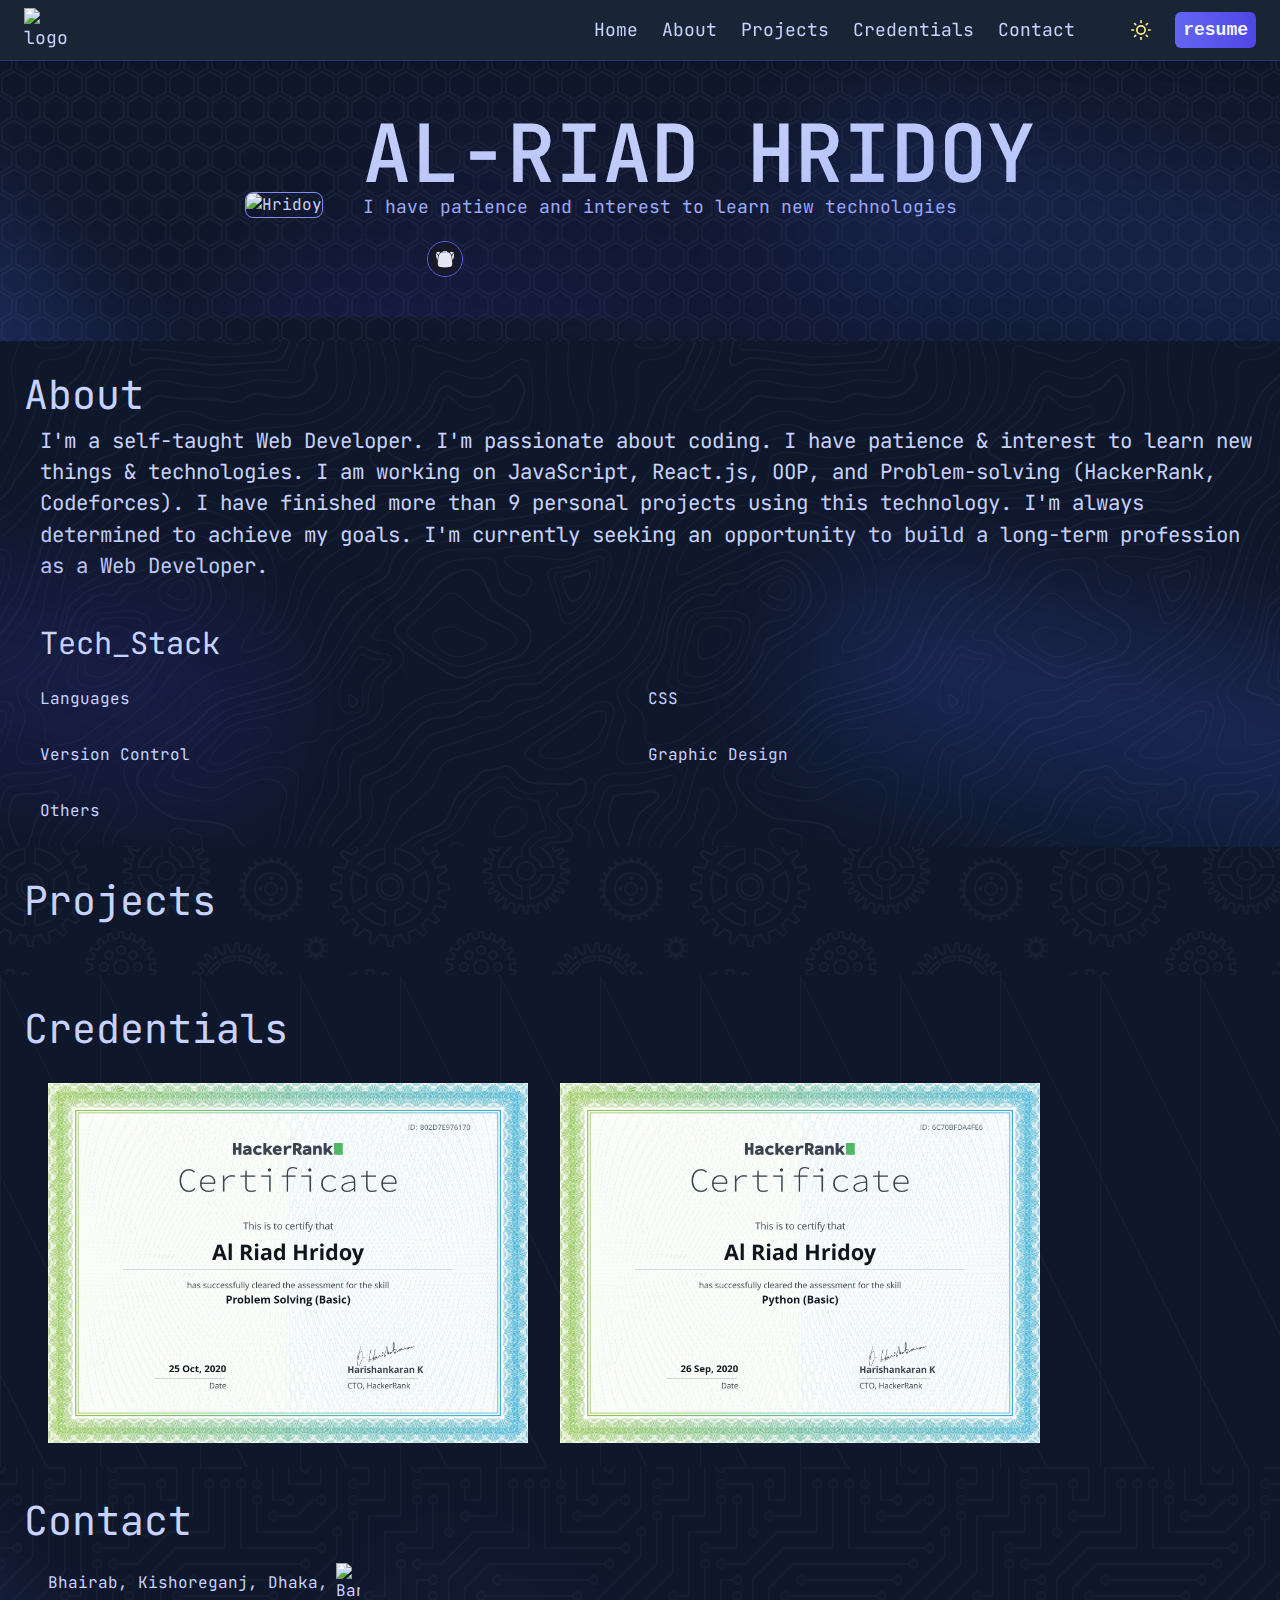
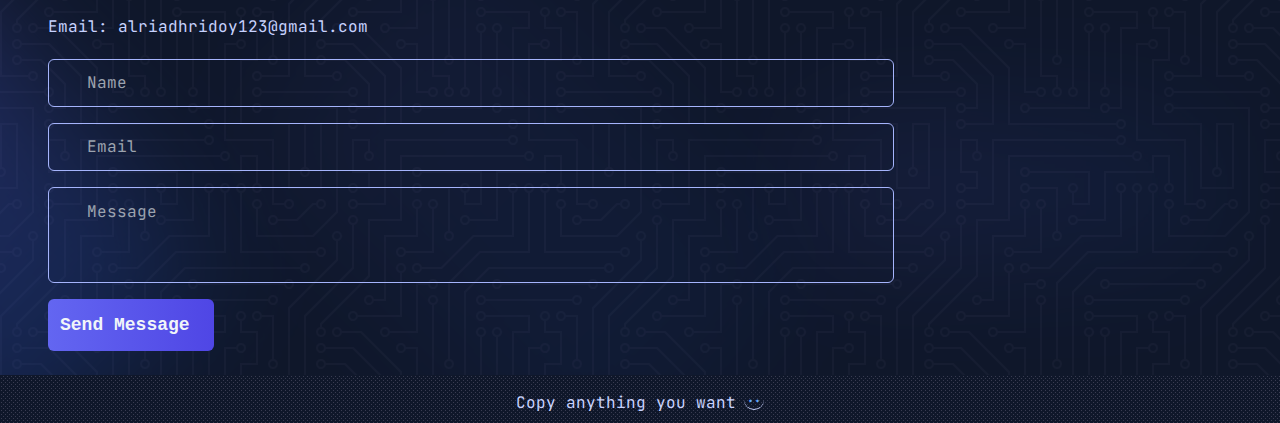
==== temp.html @ c89571a7 "Add files via upload" ====
<!DOCTYPE html>
<html lang="en" class="dark">
  <head>
    <meta charset="UTF-8" />
    <meta http-equiv="X-UA-Compatible" content="IE=edge" />
    <meta name="viewport" content="width=device-width, initial-scale=1.0" />
    <!-- Icon -->
    <link rel="icon" href="./images/icon.png" type="image/gif" sizes="16x16" />
    <!-- fonts -->
    <link rel="preconnect" href="https://fonts.googleapis.com" />
    <link rel="preconnect" href="https://fonts.gstatic.com" crossorigin />
    <link
      href="https://fonts.googleapis.com/css2?family=JetBrains+Mono:ital,wght@0,100;0,200;0,300;0,400;0,500;0,600;0,700;0,800;1,100;1,200;1,300;1,400;1,500;1,600;1,700;1,800&family=Poppins:wght@300;400;500;600;700;800;900&family=Special+Elite&display=swap"
      rel="stylesheet"
    />
    <!-- Font Awesome -->
    <link
      rel="stylesheet"
      href="https://cdnjs.cloudflare.com/ajax/libs/font-awesome/6.2.1/css/all.min.css"
      integrity="sha512-MV7K8+y+gLIBoVD59lQIYicR65iaqukzvf/nwasF0nqhPay5w/9lJmVM2hMDcnK1OnMGCdVK+iQrJ7lzPJQd1w=="
      crossorigin="anonymous"
      referrerpolicy="no-referrer"
    />
    <!-- Styles -->
    <link rel="stylesheet" href="./styles.css" />
    <title>Al-Riad Hrdioy</title>
  </head>
  <body
    class="dark:bg-slate-900 dark:text-indigo-200 bg-slate-50 text-slate-700"
  >
    <!-- navbar -->
    <nav
      class="wrapper sticky z-50 top-0 border-b-[1px] border-indigo-500/30 text-lg w-full backdrop-blur-2xl dark:md:bg-slate-800/70 dark:bg-slate-900/80 shadow-lg overflow-hidden md:overflow-visible"
    >
      <!-- Large Screen -->
      <div class="hidden container md:flex justify-between items-center py-2">
        <div class="logo">
          <a href="#">
            <img class="w-11" src="./images/icon.png" alt="logo" />
          </a>
        </div>

        <div class="flex gap-10">
          <ul class="flex items-center gap-6">
            <li><a href="#">Home</a></li>
            <li><a href="#">About</a></li>
            <li><a href="#">Projects</a></li>
            <li><a href="#">Credentials</a></li>
            <li><a href="#">Contact</a></li>
          </ul>

          <div class="resume ml-4 flex items-center gap-6">
            <div id="toggle_theme">
              <span class="dark:hidden text-xl cursor-pointer text-slate-900">
                <svg
                  stroke="currentColor"
                  fill="currentColor"
                  stroke-width="0"
                  viewBox="0 0 16 16"
                  height="1em"
                  width="1em"
                  xmlns="http://www.w3.org/2000/svg"
                >
                  <path
                    d="M6 .278a.768.768 0 0 1 .08.858 7.208 7.208 0 0 0-.878 3.46c0 4.021 3.278 7.277 7.318 7.277.527 0 1.04-.055 1.533-.16a.787.787 0 0 1 .81.316.733.733 0 0 1-.031.893A8.349 8.349 0 0 1 8.344 16C3.734 16 0 12.286 0 7.71 0 4.266 2.114 1.312 5.124.06A.752.752 0 0 1 6 .278zM4.858 1.311A7.269 7.269 0 0 0 1.025 7.71c0 4.02 3.279 7.276 7.319 7.276a7.316 7.316 0 0 0 5.205-2.162c-.337.042-.68.063-1.029.063-4.61 0-8.343-3.714-8.343-8.29 0-1.167.242-2.278.681-3.286z"
                  ></path>
                </svg>
              </span>

              <span
                class="dark:inline hidden text-xl cursor-pointer text-yellow-200"
                ><svg
                  stroke="currentColor"
                  fill="none"
                  stroke-width="2"
                  viewBox="0 0 24 24"
                  stroke-linecap="round"
                  stroke-linejoin="round"
                  height="1em"
                  width="1em"
                  xmlns="http://www.w3.org/2000/svg"
                >
                  <circle cx="12" cy="12" r="5"></circle>
                  <line x1="12" y1="1" x2="12" y2="3"></line>
                  <line x1="12" y1="21" x2="12" y2="23"></line>
                  <line x1="4.22" y1="4.22" x2="5.64" y2="5.64"></line>
                  <line x1="18.36" y1="18.36" x2="19.78" y2="19.78"></line>
                  <line x1="1" y1="12" x2="3" y2="12"></line>
                  <line x1="21" y1="12" x2="23" y2="12"></line>
                  <line x1="4.22" y1="19.78" x2="5.64" y2="18.36"></line>
                  <line x1="18.36" y1="5.64" x2="19.78" y2="4.22"></line></svg
              ></span>
            </div>
            <a
              href="#"
              class="bg-gradient-to-r from-indigo-500 to-indigo-600 text-slate-100 px-2 py-1 rounded-md hover:bg-sky-700 font-mono font-semibold"
              >resume</a
            >
          </div>
        </div>
      </div>
      <!-- Small Screen -->
      <div class="menu_height md:hidden py-2 relative">
        <div class="menu flex justify-between items-center container">
          <div class="logo">
            <a href="#">
              <img class="w-11" src="./images/icon.png" alt="logo" />
            </a>
          </div>
          <div class="nav_right flex gap-5 items-center">
            <div class="resume">
              <a
                href="#"
                class="bg-gradient-to-r from-indigo-500 to-indigo-600 text-slate-100 px-2 py-1 rounded-md hover:bg-sky-700 font-mono font-semibold"
                >resume</a
              >
            </div>

            <div id="toggle_theme">
              <span class="dark:hidden text-xl cursor-pointer text-slate-900">
                <svg
                  stroke="currentColor"
                  fill="currentColor"
                  stroke-width="0"
                  viewBox="0 0 16 16"
                  height="1em"
                  width="1em"
                  xmlns="http://www.w3.org/2000/svg"
                >
                  <path
                    d="M6 .278a.768.768 0 0 1 .08.858 7.208 7.208 0 0 0-.878 3.46c0 4.021 3.278 7.277 7.318 7.277.527 0 1.04-.055 1.533-.16a.787.787 0 0 1 .81.316.733.733 0 0 1-.031.893A8.349 8.349 0 0 1 8.344 16C3.734 16 0 12.286 0 7.71 0 4.266 2.114 1.312 5.124.06A.752.752 0 0 1 6 .278zM4.858 1.311A7.269 7.269 0 0 0 1.025 7.71c0 4.02 3.279 7.276 7.319 7.276a7.316 7.316 0 0 0 5.205-2.162c-.337.042-.68.063-1.029.063-4.61 0-8.343-3.714-8.343-8.29 0-1.167.242-2.278.681-3.286z"
                  ></path>
                </svg>
              </span>

              <span
                class="dark:inline hidden text-xl cursor-pointer text-yellow-200"
                ><svg
                  stroke="currentColor"
                  fill="none"
                  stroke-width="2"
                  viewBox="0 0 24 24"
                  stroke-linecap="round"
                  stroke-linejoin="round"
                  height="1em"
                  width="1em"
                  xmlns="http://www.w3.org/2000/svg"
                >
                  <circle cx="12" cy="12" r="5"></circle>
                  <line x1="12" y1="1" x2="12" y2="3"></line>
                  <line x1="12" y1="21" x2="12" y2="23"></line>
                  <line x1="4.22" y1="4.22" x2="5.64" y2="5.64"></line>
                  <line x1="18.36" y1="18.36" x2="19.78" y2="19.78"></line>
                  <line x1="1" y1="12" x2="3" y2="12"></line>
                  <line x1="21" y1="12" x2="23" y2="12"></line>
                  <line x1="4.22" y1="19.78" x2="5.64" y2="18.36"></line>
                  <line x1="18.36" y1="5.64" x2="19.78" y2="4.22"></line></svg
              ></span>
            </div>

            <div class="menu_btn leading-none flex flex-col gap-0">
              <span>--</span>
              <span>--</span>
            </div>
          </div>
        </div>

        <div class="menu_hide hidden flex-col mt-10 pl-6">
          <ul class="flex flex-col gap-3">
            <li><a href="#">Home</a></li>
            <li><a href="#">About</a></li>
            <li><a href="#">Projects</a></li>
            <li><a href="#">Credentials</a></li>
            <li><a href="#">Contact</a></li>
          </ul>
        </div>
      </div>
    </nav>
    <div class="main min-h-[calc(100vh)]">
<!-- Home -->
    <section class="home home_bg overflow-hidden relative">
      <div class="container h-full">
        <!-- Background Gradient -->
        <div class="bg_gradient">
          <div
            class="absolute left-[5%] md:left-[-25%] top-0 hidden h-[150px] w-[200px] rotate-45 rounded-3xl bg-gradient-to-l from-blue-600/60 to-indigo-500 opacity-10 blur-3xl filter dark:block dark:opacity-30 lg:top-44 lg:-right-20 lg:h-72 lg:w-[350px] xl:h-80 xl:w-[500px]"
          ></div>
          <div
            class="absolute left-[28%] top-28 hidden rotate-12 rounded-3xl bg-indigo-800/30 opacity-90 blur-3xl filter dark:opacity-30 lg:h-32 lg:w-[450px] dark:lg:block xl:h-44 xl:w-[600px]"
          ></div>
          <div
            class="absolute right-[-10%] hidden bottom-2 rotate-12 rounded-3xl bg-gradient-to-t from-blue-600/60 to-indigo-500/50 opacity-90 blur-3xl filter dark:opacity-30 h-20 w-[300px] lg:h-32 lg:w-[450px] xl:h-44 xl:w-[600px] dark:block"
          ></div>
        </div>

        <div class="h-full gap-5">
          <div
            class="self_info md:mt-12 md:mb-10 flex justify-center items-center flex-col text-center md:flex-row md:text-start gap-10"
          >
            <div class="my_img relative">
              <img
                class="w-full max-w-[17rem] md:max-w-[20rem] relative z-30 rounded-lg border-indigo-400 border-[1px]"
                src="./images/mySelf.jpg"
                alt="Hridoy"
              />
              <!-- Background Gradient -->
              <div
                class="absolute left-[-10%] top-28 hidden rotate-12 rounded-3xl bg-indigo-800/50 opacity-90 blur-3xl filter dark:opacity-50 lg:h-32 lg:w-[350px] dark:lg:block xl:h-44 xl:w-[400px]"
              ></div>
            </div>
            <div class="texts leading-none flex flex-col gap-5">
              <h1
                class="text-3xl sm:text-4xl md:text-[3rem] lg:text-[5rem] font-semibold"
              >
                AL-RIAD HRIDOY
              </h1>
              <p class="dark:text-indigo-300 md:text-lg">
                I have patience and interest to learn new technologies
              </p>
              <div
                class="social_icons flex gap-4 text-3xl justify-center md:justify-start items-center"
              >
                <div class="github">
                  <a href="#"><i class="fa-brands fa-github"></i></a>
                </div>
                <div class="linkedIn">
                  <a href="#"><i class="fa-brands fa-linkedin"></i></a>
                </div>
                <div class="twitter">
                  <a href="#"><i class="fa-brands fa-twitter"></i></a>
                </div>
                <div class="facebook">
                  <a href="#"><i class="fa-brands fa-facebook"></i></a>
                </div>
                <div class="showwcase">
                  <a
                    href="http://www.showwcase.com/alriadhridoy"
                    target="_blank"
                    ><img
                      class="w-9 border dark:border-indigo-500 rounded-full"
                      src="./images/showwcase.png"
                      alt="showwcase"
                  /></a>
                </div>
              </div>
            </div>
          </div>
        </div>
      </div>
    </section>
    <!-- About -->
    <section
      class="about_bg about dark:border-none border-t-[1px] border-indigo-700 relative overflow-hidden"
    >
      <div
        class="absolute left-[-10%] top-[50%] hidden rotate-12 rounded-3xl bg-indigo-800/50 opacity-90 blur-3xl filter dark:opacity-50 lg:h-32 lg:w-[350px] dark:lg:block xl:h-44 xl:w-[400px]"
      ></div>
      <div class="container">
        <div class="header">
          <h2>About</h2>
        </div>
        <div class="flex gap-4">
          <i class="hidden md:inline fa-solid fa-arrow-right-long text-2xl"></i>
          <div class="about_body">
            <p class="text-[1.1rem] md:text-[1.3rem]">
              I'm a self-taught Web Developer. I'm passionate about coding. I
              have patience & interest to learn new things & technologies. I am
              working on JavaScript, React.js, OOP, and Problem-solving
              (HackerRank, Codeforces). I have finished more than 9 personal
              projects using this technology. I'm always determined to achieve
              my goals. I'm currently seeking an opportunity to build a
              long-term profession as a Web Developer.
            </p>

            <div class="tech_stack mt-10 relative">
              <h3>Tech_Stack</h3>
              <div class="items mt-5 grid md:grid-cols-2 gap-y-8">
                <div class="languages">
                  <h4>Languages</h4>
                  <div class="icons flex gap-3">
                    <div class="js">
                      <img
                        class="w-12"
                        src="./images/tech_icons/javascript.svg"
                        alt=""
                      />
                    </div>
                    <div class="py">
                      <img
                        class="w-12"
                        src="./images/tech_icons/python.svg"
                        alt=""
                      />
                    </div>
                    <div class="c++">
                      <img
                        class="w-12"
                        src="./images/tech_icons/c++.svg"
                        alt=""
                      />
                    </div>
                    <div class="html">
                      <img
                        class="w-12"
                        src="./images/tech_icons/html5.svg"
                        alt=""
                      />
                    </div>
                    <div class="css">
                      <img
                        class="w-12"
                        src="./images/tech_icons/css3.svg"
                        alt=""
                      />
                    </div>
                  </div>
                </div>
                <div class="css">
                  <h4>CSS</h4>
                  <div class="icons flex gap-3">
                    <div class="tailwind">
                      <img
                        class="w-12"
                        src="./images/tech_icons/tailwind.svg"
                        alt=""
                      />
                    </div>
                    <div class="sass">
                      <img
                        class="w-12"
                        src="./images/tech_icons/sass.svg"
                        alt=""
                      />
                    </div>
                  </div>
                </div>

                <div class="version_control">
                  <h4>Version Control</h4>
                  <div class="icons flex gap-3">
                    <div class="git">
                      <img
                        class="w-12"
                        src="./images/tech_icons/git.svg"
                        alt=""
                      />
                    </div>
                    <div class="github">
                      <img
                        class="w-12"
                        src="./images/tech_icons/github.svg"
                        alt=""
                      />
                    </div>
                  </div>
                </div>
                <div class="graphic_design">
                  <h4>Graphic Design</h4>
                  <div class="icons flex gap-3">
                    <div class="photoshop">
                      <img
                        class="w-12"
                        src="./images/tech_icons/photoshop.svg"
                        alt=""
                      />
                    </div>
                    <div class="illustrator">
                      <img
                        class="w-12"
                        src="./images/tech_icons/illustrator.svg"
                        alt=""
                      />
                    </div>
                    <div class="canva">
                      <img
                        class="w-12"
                        src="./images/tech_icons/canva.svg"
                        alt=""
                      />
                    </div>
                    <div class="figma">
                      <img
                        class="w-12"
                        src="./images/tech_icons/figma.svg"
                        alt=""
                      />
                    </div>
                  </div>
                </div>

                <div class="others">
                  <h4>Others</h4>
                  <div class="icons flex gap-3">
                    <div class="vs_code">
                      <img
                        class="w-12"
                        src="./images/tech_icons/vs_code.svg"
                        alt=""
                      />
                    </div>
                    <div class="firebase">
                      <img
                        class="w-12"
                        src="./images/tech_icons/firebase.svg"
                        alt=""
                      />
                    </div>
                  </div>
                </div>
              </div>
            </div>
          </div>
        </div>
      </div>
      <div
        class="absolute right-[-10%] hidden bottom-12 rotate-12 rounded-3xl bg-gradient-to-t from-blue-600/60 to-indigo-500/50 blur-3xl filter dark:opacity-40 lg:h-32 lg:w-[450px] dark:block h-20 w-[350px] xl:h-44 xl:w-[600px]"
      ></div>
    </section>
    <!-- Projects -->
    <section class="projects projects_bg">
      <div class="container">
        <div class="header">
          <h2>Projects</h2>
        </div>
        <div class="projects_body mt-5 md:ml-6 relative">
          <div class="projects_overview grid md:grid-cols-2 gap-y-4 md:gap-x-6">
            <!-- Pixabix -->
            <div
              class="single_project overflow-hidden mx-w-[100] rounded-xl cursor-pointer after:content-['Pixabix'] after:ml-0.5 after:text-indigo-100 after:text-3xl after:absolute after:bottom-3 h relative"
            >
              <img
                class="w-full small_img"
                src="./images/projects/pixabix_small.png"
                alt=""
              />
              <div class="shadow_bg absolute inset-0 img_bg"></div>
            </div>
            <!-- Benji -->
            <div
              class="single_project overflow-hidden mx-w-[100] rounded-xl cursor-pointer after:content-['Benji'] after:ml-0.5 after:text-indigo-100 after:text-3xl after:absolute after:bottom-3 h relative"
            >
              <img
                class="w-full small_img"
                src="./images/projects/benji_small.png"
                alt=""
              />
              <div class="shadow_bg absolute inset-0 img_bg"></div>
            </div>
          </div>
          <!-- Previews -->
          <div class="previews">
            <!-- Pixabix -->
            <div class="preview hidden relative z-50">
              <div
                class="fixed top-0 left-0 bottom-0 right-0 bg-[rgba(0,0,0,.6)] backdrop-blur-sm"
              >
                <div class="floating_project mt-3">
                  <div class="preview_close cursor-pointer text-end w-full">
                    <span class="pr-6 md:py-5 text-indigo-50">close</span>
                  </div>
                  <div
                    class="conent preview_bg bg-slate-900 py-4 fixed left-0 right-0 bottom-0 top-12 overflow-y-scroll"
                  >
                    <div class="container">
                      <div class="name border-b-2 border-indigo-900">
                        <h2>Pixabix</h2>
                      </div>
                      <ul class="mt-6 text-indigo-200">
                        <li>
                          <span
                            ><i class="fa-regular fa-hand-point-right"></i
                          ></span>
                          Pixabix is a responsive website with an awesome user
                          interface.
                        </li>
                        <li>
                          <span
                            ><i class="fa-regular fa-hand-point-right"></i
                          ></span>
                          User can search photos & download in two different
                          resolutions.
                        </li>
                        <li>
                          <span
                            ><i class="fa-regular fa-hand-point-right"></i
                          ></span>
                          All the photo fetched from “Pixabay” API.
                        </li>
                        <li>
                          <span
                            ><i class="fa-regular fa-hand-point-right"></i
                          ></span>
                          hen a user scrolls to bottom of the search page, new
                          photo section will come with 10 new images.
                        </li>
                      </ul>

                      <div
                        class="technologies mt-4 flex items-center flex-wrap gap-2"
                      >
                        <h4 class="text-xl">Technologies:</h4>
                        <ul
                          class="flex items-center gap-2 mt-1 ml-3 md:ml-0 flex-wrap"
                        >
                          <li
                            class="px-2 py-1 border border-indigo-600 border-opacity-50 rounded-lg"
                          >
                            React
                          </li>
                          <li
                            class="px-2 py-1 border border-indigo-600 border-opacity-50 rounded-lg"
                          >
                            javascript
                          </li>
                          <li
                            class="px-2 py-1 border border-indigo-600 border-opacity-50 rounded-lg"
                          >
                            TailwindCSS
                          </li>
                          <li
                            class="px-2 py-1 border border-indigo-600 border-opacity-50 rounded-lg"
                          >
                            CSS
                          </li>
                        </ul>
                      </div>

                      <div class="links mt-5 text-lg">
                        <div class="repo">
                          <button
                            class="px-2 py-1 bg-indigo-600 text-indigo-50 rounded-md"
                          >
                            <a
                              href="http://github.com/alriadhridoy/pixabix"
                              target="_blank"
                              >Github <i class="fa-solid fa-code"></i
                            ></a>
                          </button>
                          <button
                            class="px-2 py-1 bg-gradient-to-r from-indigo-500 to-indigo-600 text-indigo-50 rounded-md"
                          >
                            <a href="http://pixabix.netlify.app" target="_blank"
                              >Live
                              <i
                                class="fa-solid fa-arrow-up-right-from-square"
                              ></i
                            ></a>
                          </button>
                        </div>
                      </div>

                      <div class="project_img mt-6">
                        <img
                          class="w-full border-4 border-indigo-600"
                          src="./images/projects/pixaibix_big.png"
                          alt=""
                        />
                      </div>
                    </div>
                  </div>
                </div>
              </div>
            </div>
            <!-- Benji -->
            <div class="preview hidden relative z-50">
              <div
                class="fixed top-0 left-0 bottom-0 right-0 bg-[rgba(0,0,0,.6)] backdrop-blur-sm"
              >
                <div class="floating_project mt-3">
                  <div class="preview_close cursor-pointer text-end w-full">
                    <span class="pr-6 md:py-5 text-indigo-50">close</span>
                  </div>
                  <div
                    class="conent preview_bg bg-slate-900 py-4 fixed left-0 right-0 bottom-0 top-12 overflow-y-scroll"
                  >
                    <div class="container">
                      <div class="name border-b-2 border-indigo-900">
                        <h2>Benji</h2>
                      </div>
                      <ul class="mt-6 text-indigo-200">
                        <li>
                          <span
                            ><i class="fa-regular fa-hand-point-right"></i
                          ></span>
                          Benji is a responsive NFT static website.
                        </li>
                        <li>
                          <span
                            ><i class="fa-regular fa-hand-point-right"></i
                          ></span>
                          It has very cute UI. This site created for a client
                          (Fiverr).
                        </li>
                      </ul>

                      <div
                        class="technologies mt-4 flex items-center flex-wrap gap-2"
                      >
                        <h4 class="text-xl">Technologies:</h4>
                        <ul
                          class="flex items-center gap-2 mt-1 ml-3 md:ml-0 flex-wrap"
                        >
                          <li
                            class="px-2 py-1 border border-indigo-600 border-opacity-50 rounded-lg"
                          >
                            HTML
                          </li>
                          <li
                            class="px-2 py-1 border border-indigo-600 border-opacity-50 rounded-lg"
                          >
                            Javascript
                          </li>
                          <li
                            class="px-2 py-1 border border-indigo-600 border-opacity-50 rounded-lg"
                          >
                            SASS
                          </li>
                          <li
                            class="px-2 py-1 border border-indigo-600 border-opacity-50 rounded-lg"
                          >
                            CSS
                          </li>
                        </ul>
                      </div>

                      <div class="links mt-5 text-lg">
                        <div class="repo">
                          <button
                            class="px-2 py-1 bg-indigo-600 text-indigo-50 rounded-md"
                          >
                            <a
                              href="http://github.com/alriadridoy/benji"
                              target="_blank"
                              >Github <i class="fa-solid fa-code"></i
                            ></a>
                          </button>
                          <button
                            class="px-2 py-1 bg-gradient-to-r from-indigo-500 to-indigo-600 text-indigo-50 rounded-md"
                          >
                            <a
                              href="http://alriadhridoy.github.io/benji"
                              target="_blank"
                              >Live
                              <i
                                class="fa-solid fa-arrow-up-right-from-square"
                              ></i
                            ></a>
                          </button>
                        </div>
                      </div>

                      <div class="project_img mt-6">
                        <img
                          class="w-full border-4 border-indigo-600"
                          src="./images/projects/benji_big.png"
                          alt=""
                        />
                      </div>
                    </div>
                  </div>
                </div>
              </div>
            </div>
          </div>
        </div>
      </div>
    </section>
    <!-- Credentials -->
    <section class="credentials credentials_bg">
      <div class="container">
        <div class="header">
          <h2>Credentials</h2>
        </div>

        <div class="credentials_body md:ml-6">
          <div
            class="certificates mt-6 flex flex-col md:flex-row gap-4 md:gap-8"
          >
            <div class="python overflow-hidden">
              <a
                href="https://www.hackerrank.com/certificates/6c70bfda4fe6"
                target="_blank"
              >
                <img
                  class="transition duration-200 ease-out scale-100 hover:scale-125"
                  src="./images//credentials/python.png"
                  alt="Python Certificate"
                />
              </a>
            </div>
            <div class="problem_solving overflow-hidden">
              <a
                href="https://www.hackerrank.com/certificates/802d7e976170"
                target="_blank"
              >
                <img
                  class="transition duration-200 ease-out scale-100 hover:scale-125"
                  src="./images//credentials/problem_solving.png"
                  alt="Problem Solving Certificate"
                />
              </a>
            </div>
          </div>
        </div>
      </div>
    </section>
    <!-- Contact -->
    <section class="contact contact_bg relative">
      <!-- Background Gradient -->
      <div class="bg_gradient">
        <div
          class="absolute left-[5%] md:left-[-25%] top-0 hidden h-[150px] w-[200px] rotate-45 rounded-3xl bg-gradient-to-l from-blue-600/60 to-indigo-500 opacity-10 blur-3xl filter dark:md:block dark:hidden dark:opacity-30 lg:top-44 lg:-right-20 lg:h-72 lg:w-[350px] xl:h-80 xl:w-[500px]"
        ></div>
        <div
          class="absolute right-[40%] top-0 hidden h-[150px] w-[200px] rotate-45 rounded-2xl bg-gradient-to-l from-blue-600/60 to-indigo-500/50 opacity-10 blur-3xl filter dark:block dark:opacity-10 lg:top-44 lg:h-72 lg:w-[350px] xl:h-80 xl:w-[500px]"
        ></div>
        <div
          class="absolute right-[5%] lg:h-45 lg:w-[350px] xl:h-50 xl:w-[400px] bottom-28 hidden h-[150px] w-[200px] rotate-5 rounded-4xl bg-gradient-to-l from-blue-600/70 to-indigo-500 opacity-10 blur-3xl filter dark:block dark:opacity-10"
        ></div>
      </div>
      <div class="container relative">
        <div class="contact_header">
          <h2>Contact</h2>
        </div>
        <div class="contact_body md:ml-6">
          <div class="loc_info mt-3 flex items-center gap-2">
            <h4>Bhairab, Kishoreganj, Dhaka,</h4>
            <img class="w-6" src="./images/bangladesh.png" alt="Bangladesh" />
          </div>
          <div class="email mt-3">Email: alriadhridoy123@gmail.com</div>
          <div class="contact_form mt-5 lg:w-[70%]">
            <form class="flex flex-col gap-4 z-50">
              <!-- Name -->
              <div
                class="flex items-center h-12 border border-indigo-300 rounded-md overflow-hidden"
              >
                <div
                  class="h-full w-10 flex justify-center items-center select-none"
                >
                  <span class="person_icon"
                    ><i class="fa-solid fa-user"></i
                  ></span>
                </div>
                <input
                  type="text"
                  class="input w-full h-full border-none focus:outline-none bg-transparent placeholder:select-none"
                  placeholder="Name"
                  name="name"
                  value=""
                />
              </div>
              <!-- Email -->
              <div
                class="flex items-center h-12 border border-indigo-300 rounded-md overflow-hidden"
              >
                <div
                  class="h-full w-10 flex justify-center items-center select-none"
                >
                  <span class="person_icon text-indigo-200"
                    ><i class="fa-regular fa-envelope"></i
                  ></span>
                </div>
                <input
                  type="email"
                  class="input w-full h-full border-none focus:outline-none bg-transparent placeholder:select-none"
                  placeholder="Email"
                  name="Email"
                  value=""
                />
              </div>
              <!-- Message -->
              <div
                class="flex items-center h-24 border border-indigo-300 rounded-md overflow-hidden"
              >
                <div
                  class="h-full w-10 pt-3 flex justify-center items-center select-none"
                >
                  <span class="h-full select-none"
                    ><i class="fa-solid fa-note-sticky"></i
                  ></span>
                </div>

                <textarea
                  class="input pt-3 w-full h-full resize-none border-none focus:outline-none bg-transparent placeholder:select-none"
                  placeholder="Message"
                  name="message"
                ></textarea>
              </div>

              <!-- Button -->
              <button
                class="form_btn self-start flex justify-center items-center gap-3 bg-gradient-to-r from-indigo-500 to-indigo-600 text-slate-100 text-lg px-3 py-3 rounded-md hover:bg-sky-700 font-mono font-semibold"
              >
                <span fon>Send Message</span>
                <div class="btn_icon">
                  <i class="fa-solid fa-paper-plane"></i>
                </div>
              </button>
            </form>
          </div>
        </div>
      </div>
    </section>
    <!-- Footer -->
    <footer class="footer footer_bg py-2">
      <div class="container">
        <div class="footer_body flex flex-col items-center gap-2">
          <div
            class="social_icons flex gap-4 text-xl justify-center md:justify-start items-center"
          >
            <div class="github">
              <a href="#"><i class="fa-brands fa-github"></i></a>
            </div>
            <div class="linkedIn">
              <a href="#"><i class="fa-brands fa-linkedin"></i></a>
            </div>
            <div class="twitter">
              <a href="#"><i class="fa-brands fa-twitter"></i></a>
            </div>
            <div class="facebook">
              <a href="#"><i class="fa-brands fa-facebook"></i></a>
            </div>
          </div>
          <div class="copyright text-center flex items-center justify-center gap-2">
            <div>Copy anything you want</div>
            <div class=" inline-block mt-[-10px] border-b border-indigo-200 rounded-3xl"><span class=" text-pink-700">.</span><span class=" text-blue-400">.</span></div>
          </div>
        </div>

      </div>
    </footer>

    <!-- DEMO********************************************************* -->
    <!-- <div class="preview_overlay z-[999] fixed inset-0 bg-black/10 backdrop-blur-sm flex justify-center items-center"><h1 class="text-white text-7xl">Building...</h1></div> -->
    </div>
    

    <script src="./js/script.js"></script>
  </body>
</html>
---- styles.css ----
/*
! tailwindcss v3.2.4 | MIT License | https://tailwindcss.com
*/

/*
1. Prevent padding and border from affecting element width. (https://github.com/mozdevs/cssremedy/issues/4)
2. Allow adding a border to an element by just adding a border-width. (https://github.com/tailwindcss/tailwindcss/pull/116)
*/

*,
::before,
::after {
  box-sizing: border-box;
  /* 1 */
  border-width: 0;
  /* 2 */
  border-style: solid;
  /* 2 */
  border-color: #e5e7eb;
  /* 2 */
}

::before,
::after {
  --tw-content: '';
}

/*
1. Use a consistent sensible line-height in all browsers.
2. Prevent adjustments of font size after orientation changes in iOS.
3. Use a more readable tab size.
4. Use the user's configured `sans` font-family by default.
5. Use the user's configured `sans` font-feature-settings by default.
*/

html {
  line-height: 1.5;
  /* 1 */
  -webkit-text-size-adjust: 100%;
  /* 2 */
  -moz-tab-size: 4;
  /* 3 */
  -o-tab-size: 4;
     tab-size: 4;
  /* 3 */
  font-family: ui-sans-serif, system-ui, -apple-system, BlinkMacSystemFont, "Segoe UI", Roboto, "Helvetica Neue", Arial, "Noto Sans", sans-serif, "Apple Color Emoji", "Segoe UI Emoji", "Segoe UI Symbol", "Noto Color Emoji";
  /* 4 */
  font-feature-settings: normal;
  /* 5 */
}

/*
1. Remove the margin in all browsers.
2. Inherit line-height from `html` so users can set them as a class directly on the `html` element.
*/

body {
  margin: 0;
  /* 1 */
  line-height: inherit;
  /* 2 */
}

/*
1. Add the correct height in Firefox.
2. Correct the inheritance of border color in Firefox. (https://bugzilla.mozilla.org/show_bug.cgi?id=190655)
3. Ensure horizontal rules are visible by default.
*/

hr {
  height: 0;
  /* 1 */
  color: inherit;
  /* 2 */
  border-top-width: 1px;
  /* 3 */
}

/*
Add the correct text decoration in Chrome, Edge, and Safari.
*/

abbr:where([title]) {
  -webkit-text-decoration: underline dotted;
          text-decoration: underline dotted;
}

/*
Remove the default font size and weight for headings.
*/

h1,
h2,
h3,
h4,
h5,
h6 {
  font-size: inherit;
  font-weight: inherit;
}

/*
Reset links to optimize for opt-in styling instead of opt-out.
*/

a {
  color: inherit;
  text-decoration: inherit;
}

/*
Add the correct font weight in Edge and Safari.
*/

b,
strong {
  font-weight: bolder;
}

/*
1. Use the user's configured `mono` font family by default.
2. Correct the odd `em` font sizing in all browsers.
*/

code,
kbd,
samp,
pre {
  font-family: ui-monospace, SFMono-Regular, Menlo, Monaco, Consolas, "Liberation Mono", "Courier New", monospace;
  /* 1 */
  font-size: 1em;
  /* 2 */
}

/*
Add the correct font size in all browsers.
*/

small {
  font-size: 80%;
}

/*
Prevent `sub` and `sup` elements from affecting the line height in all browsers.
*/

sub,
sup {
  font-size: 75%;
  line-height: 0;
  position: relative;
  vertical-align: baseline;
}

sub {
  bottom: -0.25em;
}

sup {
  top: -0.5em;
}

/*
1. Remove text indentation from table contents in Chrome and Safari. (https://bugs.chromium.org/p/chromium/issues/detail?id=999088, https://bugs.webkit.org/show_bug.cgi?id=201297)
2. Correct table border color inheritance in all Chrome and Safari. (https://bugs.chromium.org/p/chromium/issues/detail?id=935729, https://bugs.webkit.org/show_bug.cgi?id=195016)
3. Remove gaps between table borders by default.
*/

table {
  text-indent: 0;
  /* 1 */
  border-color: inherit;
  /* 2 */
  border-collapse: collapse;
  /* 3 */
}

/*
1. Change the font styles in all browsers.
2. Remove the margin in Firefox and Safari.
3. Remove default padding in all browsers.
*/

button,
input,
optgroup,
select,
textarea {
  font-family: inherit;
  /* 1 */
  font-size: 100%;
  /* 1 */
  font-weight: inherit;
  /* 1 */
  line-height: inherit;
  /* 1 */
  color: inherit;
  /* 1 */
  margin: 0;
  /* 2 */
  padding: 0;
  /* 3 */
}

/*
Remove the inheritance of text transform in Edge and Firefox.
*/

button,
select {
  text-transform: none;
}

/*
1. Correct the inability to style clickable types in iOS and Safari.
2. Remove default button styles.
*/

button,
[type='button'],
[type='reset'],
[type='submit'] {
  -webkit-appearance: button;
  /* 1 */
  background-color: transparent;
  /* 2 */
  background-image: none;
  /* 2 */
}

/*
Use the modern Firefox focus style for all focusable elements.
*/

:-moz-focusring {
  outline: auto;
}

/*
Remove the additional `:invalid` styles in Firefox. (https://github.com/mozilla/gecko-dev/blob/2f9eacd9d3d995c937b4251a5557d95d494c9be1/layout/style/res/forms.css#L728-L737)
*/

:-moz-ui-invalid {
  box-shadow: none;
}

/*
Add the correct vertical alignment in Chrome and Firefox.
*/

progress {
  vertical-align: baseline;
}

/*
Correct the cursor style of increment and decrement buttons in Safari.
*/

::-webkit-inner-spin-button,
::-webkit-outer-spin-button {
  height: auto;
}

/*
1. Correct the odd appearance in Chrome and Safari.
2. Correct the outline style in Safari.
*/

[type='search'] {
  -webkit-appearance: textfield;
  /* 1 */
  outline-offset: -2px;
  /* 2 */
}

/*
Remove the inner padding in Chrome and Safari on macOS.
*/

::-webkit-search-decoration {
  -webkit-appearance: none;
}

/*
1. Correct the inability to style clickable types in iOS and Safari.
2. Change font properties to `inherit` in Safari.
*/

::-webkit-file-upload-button {
  -webkit-appearance: button;
  /* 1 */
  font: inherit;
  /* 2 */
}

/*
Add the correct display in Chrome and Safari.
*/

summary {
  display: list-item;
}

/*
Removes the default spacing and border for appropriate elements.
*/

blockquote,
dl,
dd,
h1,
h2,
h3,
h4,
h5,
h6,
hr,
figure,
p,
pre {
  margin: 0;
}

fieldset {
  margin: 0;
  padding: 0;
}

legend {
  padding: 0;
}

ol,
ul,
menu {
  list-style: none;
  margin: 0;
  padding: 0;
}

/*
Prevent resizing textareas horizontally by default.
*/

textarea {
  resize: vertical;
}

/*
1. Reset the default placeholder opacity in Firefox. (https://github.com/tailwindlabs/tailwindcss/issues/3300)
2. Set the default placeholder color to the user's configured gray 400 color.
*/

input::-moz-placeholder, textarea::-moz-placeholder {
  opacity: 1;
  /* 1 */
  color: #9ca3af;
  /* 2 */
}

input::placeholder,
textarea::placeholder {
  opacity: 1;
  /* 1 */
  color: #9ca3af;
  /* 2 */
}

/*
Set the default cursor for buttons.
*/

button,
[role="button"] {
  cursor: pointer;
}

/*
Make sure disabled buttons don't get the pointer cursor.
*/

:disabled {
  cursor: default;
}

/*
1. Make replaced elements `display: block` by default. (https://github.com/mozdevs/cssremedy/issues/14)
2. Add `vertical-align: middle` to align replaced elements more sensibly by default. (https://github.com/jensimmons/cssremedy/issues/14#issuecomment-634934210)
   This can trigger a poorly considered lint error in some tools but is included by design.
*/

img,
svg,
video,
canvas,
audio,
iframe,
embed,
object {
  display: block;
  /* 1 */
  vertical-align: middle;
  /* 2 */
}

/*
Constrain images and videos to the parent width and preserve their intrinsic aspect ratio. (https://github.com/mozdevs/cssremedy/issues/14)
*/

img,
video {
  max-width: 100%;
  height: auto;
}

/* Make elements with the HTML hidden attribute stay hidden by default */

[hidden] {
  display: none;
}

*, ::before, ::after {
  --tw-border-spacing-x: 0;
  --tw-border-spacing-y: 0;
  --tw-translate-x: 0;
  --tw-translate-y: 0;
  --tw-rotate: 0;
  --tw-skew-x: 0;
  --tw-skew-y: 0;
  --tw-scale-x: 1;
  --tw-scale-y: 1;
  --tw-pan-x:  ;
  --tw-pan-y:  ;
  --tw-pinch-zoom:  ;
  --tw-scroll-snap-strictness: proximity;
  --tw-ordinal:  ;
  --tw-slashed-zero:  ;
  --tw-numeric-figure:  ;
  --tw-numeric-spacing:  ;
  --tw-numeric-fraction:  ;
  --tw-ring-inset:  ;
  --tw-ring-offset-width: 0px;
  --tw-ring-offset-color: #fff;
  --tw-ring-color: rgb(59 130 246 / 0.5);
  --tw-ring-offset-shadow: 0 0 #0000;
  --tw-ring-shadow: 0 0 #0000;
  --tw-shadow: 0 0 #0000;
  --tw-shadow-colored: 0 0 #0000;
  --tw-blur:  ;
  --tw-brightness:  ;
  --tw-contrast:  ;
  --tw-grayscale:  ;
  --tw-hue-rotate:  ;
  --tw-invert:  ;
  --tw-saturate:  ;
  --tw-sepia:  ;
  --tw-drop-shadow:  ;
  --tw-backdrop-blur:  ;
  --tw-backdrop-brightness:  ;
  --tw-backdrop-contrast:  ;
  --tw-backdrop-grayscale:  ;
  --tw-backdrop-hue-rotate:  ;
  --tw-backdrop-invert:  ;
  --tw-backdrop-opacity:  ;
  --tw-backdrop-saturate:  ;
  --tw-backdrop-sepia:  ;
}

::backdrop {
  --tw-border-spacing-x: 0;
  --tw-border-spacing-y: 0;
  --tw-translate-x: 0;
  --tw-translate-y: 0;
  --tw-rotate: 0;
  --tw-skew-x: 0;
  --tw-skew-y: 0;
  --tw-scale-x: 1;
  --tw-scale-y: 1;
  --tw-pan-x:  ;
  --tw-pan-y:  ;
  --tw-pinch-zoom:  ;
  --tw-scroll-snap-strictness: proximity;
  --tw-ordinal:  ;
  --tw-slashed-zero:  ;
  --tw-numeric-figure:  ;
  --tw-numeric-spacing:  ;
  --tw-numeric-fraction:  ;
  --tw-ring-inset:  ;
  --tw-ring-offset-width: 0px;
  --tw-ring-offset-color: #fff;
  --tw-ring-color: rgb(59 130 246 / 0.5);
  --tw-ring-offset-shadow: 0 0 #0000;
  --tw-ring-shadow: 0 0 #0000;
  --tw-shadow: 0 0 #0000;
  --tw-shadow-colored: 0 0 #0000;
  --tw-blur:  ;
  --tw-brightness:  ;
  --tw-contrast:  ;
  --tw-grayscale:  ;
  --tw-hue-rotate:  ;
  --tw-invert:  ;
  --tw-saturate:  ;
  --tw-sepia:  ;
  --tw-drop-shadow:  ;
  --tw-backdrop-blur:  ;
  --tw-backdrop-brightness:  ;
  --tw-backdrop-contrast:  ;
  --tw-backdrop-grayscale:  ;
  --tw-backdrop-hue-rotate:  ;
  --tw-backdrop-invert:  ;
  --tw-backdrop-opacity:  ;
  --tw-backdrop-saturate:  ;
  --tw-backdrop-sepia:  ;
}

.container {
  width: 100%;
}

@media (min-width: 640px) {
  .container {
    max-width: 640px;
  }
}

@media (min-width: 768px) {
  .container {
    max-width: 768px;
  }
}

@media (min-width: 1024px) {
  .container {
    max-width: 1024px;
  }
}

@media (min-width: 1280px) {
  .container {
    max-width: 1280px;
  }
}

@media (min-width: 1536px) {
  .container {
    max-width: 1536px;
  }
}

.static {
  position: static;
}

.fixed {
  position: fixed;
}

.absolute {
  position: absolute;
}

.relative {
  position: relative;
}

.sticky {
  position: sticky;
}

.inset-0 {
  top: 0px;
  right: 0px;
  bottom: 0px;
  left: 0px;
}

.top-0 {
  top: 0px;
}

.left-\[5\%\] {
  left: 5%;
}

.left-\[28\%\] {
  left: 28%;
}

.top-28 {
  top: 7rem;
}

.right-\[-10\%\] {
  right: -10%;
}

.bottom-2 {
  bottom: 0.5rem;
}

.left-\[-10\%\] {
  left: -10%;
}

.right-\[-2px\] {
  right: -2px;
}

.top-\[-22px\] {
  top: -22px;
}

.top-\[50\%\] {
  top: 50%;
}

.bottom-12 {
  bottom: 3rem;
}

.left-0 {
  left: 0px;
}

.bottom-0 {
  bottom: 0px;
}

.right-0 {
  right: 0px;
}

.top-12 {
  top: 3rem;
}

.right-\[40\%\] {
  right: 40%;
}

.right-\[5\%\] {
  right: 5%;
}

.bottom-28 {
  bottom: 7rem;
}

.z-50 {
  z-index: 50;
}

.z-30 {
  z-index: 30;
}

.z-\[999\] {
  z-index: 999;
}

.ml-4 {
  margin-left: 1rem;
}

.mt-4 {
  margin-top: 1rem;
}

.mt-10 {
  margin-top: 2.5rem;
}

.mt-5 {
  margin-top: 1.25rem;
}

.mt-3 {
  margin-top: 0.75rem;
}

.mt-6 {
  margin-top: 1.5rem;
}

.mt-1 {
  margin-top: 0.25rem;
}

.ml-3 {
  margin-left: 0.75rem;
}

.mt-\[-10px\] {
  margin-top: -10px;
}

.ml-6 {
  margin-left: 1.5rem;
}

.inline-block {
  display: inline-block;
}

.flex {
  display: flex;
}

.grid {
  display: grid;
}

.hidden {
  display: none;
}

.h-full {
  height: 100%;
}

.h-\[150px\] {
  height: 150px;
}

.h-20 {
  height: 5rem;
}

.h-12 {
  height: 3rem;
}

.h-24 {
  height: 6rem;
}

.min-h-\[calc\(100vh\)\] {
  min-height: calc(100vh);
}

.w-full {
  width: 100%;
}

.w-11 {
  width: 2.75rem;
}

.w-10 {
  width: 2.5rem;
}

.w-7 {
  width: 1.75rem;
}

.w-\[50\%\] {
  width: 50%;
}

.w-\[100\%\] {
  width: 100%;
}

.w-\[75\%\] {
  width: 75%;
}

.w-\[200px\] {
  width: 200px;
}

.w-\[300px\] {
  width: 300px;
}

.w-6 {
  width: 1.5rem;
}

.w-9 {
  width: 2.25rem;
}

.w-12 {
  width: 3rem;
}

.w-\[350px\] {
  width: 350px;
}

.max-w-\[17rem\] {
  max-width: 17rem;
}

.rotate-45 {
  --tw-rotate: 45deg;
  transform: translate(var(--tw-translate-x), var(--tw-translate-y)) rotate(var(--tw-rotate)) skewX(var(--tw-skew-x)) skewY(var(--tw-skew-y)) scaleX(var(--tw-scale-x)) scaleY(var(--tw-scale-y));
}

.rotate-12 {
  --tw-rotate: 12deg;
  transform: translate(var(--tw-translate-x), var(--tw-translate-y)) rotate(var(--tw-rotate)) skewX(var(--tw-skew-x)) skewY(var(--tw-skew-y)) scaleX(var(--tw-scale-x)) scaleY(var(--tw-scale-y));
}

.scale-100 {
  --tw-scale-x: 1;
  --tw-scale-y: 1;
  transform: translate(var(--tw-translate-x), var(--tw-translate-y)) rotate(var(--tw-rotate)) skewX(var(--tw-skew-x)) skewY(var(--tw-skew-y)) scaleX(var(--tw-scale-x)) scaleY(var(--tw-scale-y));
}

.transform {
  transform: translate(var(--tw-translate-x), var(--tw-translate-y)) rotate(var(--tw-rotate)) skewX(var(--tw-skew-x)) skewY(var(--tw-skew-y)) scaleX(var(--tw-scale-x)) scaleY(var(--tw-scale-y));
}

.cursor-pointer {
  cursor: pointer;
}

.select-none {
  -webkit-user-select: none;
     -moz-user-select: none;
          user-select: none;
}

.resize-none {
  resize: none;
}

.flex-col {
  flex-direction: column;
}

.flex-wrap {
  flex-wrap: wrap;
}

.items-center {
  align-items: center;
}

.justify-center {
  justify-content: center;
}

.justify-between {
  justify-content: space-between;
}

.gap-10 {
  gap: 2.5rem;
}

.gap-6 {
  gap: 1.5rem;
}

.gap-5 {
  gap: 1.25rem;
}

.gap-1 {
  gap: 0.25rem;
}

.gap-4 {
  gap: 1rem;
}

.gap-3 {
  gap: 0.75rem;
}

.gap-2 {
  gap: 0.5rem;
}

.gap-0 {
  gap: 0px;
}

.gap-y-8 {
  row-gap: 2rem;
}

.gap-y-4 {
  row-gap: 1rem;
}

.self-start {
  align-self: flex-start;
}

.overflow-hidden {
  overflow: hidden;
}

.overflow-y-scroll {
  overflow-y: scroll;
}

.rounded-md {
  border-radius: 0.375rem;
}

.rounded-3xl {
  border-radius: 1.5rem;
}

.rounded-lg {
  border-radius: 0.5rem;
}

.rounded-full {
  border-radius: 9999px;
}

.rounded-xl {
  border-radius: 0.75rem;
}

.rounded-2xl {
  border-radius: 1rem;
}

.border-\[1px\] {
  border-width: 1px;
}

.border {
  border-width: 1px;
}

.border-4 {
  border-width: 4px;
}

.border-b-\[1px\] {
  border-bottom-width: 1px;
}

.border-b {
  border-bottom-width: 1px;
}

.border-t-\[1px\] {
  border-top-width: 1px;
}

.border-b-2 {
  border-bottom-width: 2px;
}

.border-none {
  border-style: none;
}

.border-indigo-500\/30 {
  border-color: rgb(99 102 241 / 0.3);
}

.border-indigo-500 {
  --tw-border-opacity: 1;
  border-color: rgb(99 102 241 / var(--tw-border-opacity));
}

.border-indigo-400 {
  --tw-border-opacity: 1;
  border-color: rgb(129 140 248 / var(--tw-border-opacity));
}

.border-indigo-700 {
  --tw-border-opacity: 1;
  border-color: rgb(67 56 202 / var(--tw-border-opacity));
}

.border-indigo-900 {
  --tw-border-opacity: 1;
  border-color: rgb(49 46 129 / var(--tw-border-opacity));
}

.border-indigo-600 {
  --tw-border-opacity: 1;
  border-color: rgb(79 70 229 / var(--tw-border-opacity));
}

.border-indigo-300 {
  --tw-border-opacity: 1;
  border-color: rgb(165 180 252 / var(--tw-border-opacity));
}

.border-indigo-200 {
  --tw-border-opacity: 1;
  border-color: rgb(199 210 254 / var(--tw-border-opacity));
}

.border-indigo-100 {
  --tw-border-opacity: 1;
  border-color: rgb(224 231 255 / var(--tw-border-opacity));
}

.border-slate-900 {
  --tw-border-opacity: 1;
  border-color: rgb(15 23 42 / var(--tw-border-opacity));
}

.border-slate-700 {
  --tw-border-opacity: 1;
  border-color: rgb(51 65 85 / var(--tw-border-opacity));
}

.border-opacity-10 {
  --tw-border-opacity: 0.1;
}

.border-opacity-50 {
  --tw-border-opacity: 0.5;
}

.bg-slate-50 {
  --tw-bg-opacity: 1;
  background-color: rgb(248 250 252 / var(--tw-bg-opacity));
}

.bg-indigo-200 {
  --tw-bg-opacity: 1;
  background-color: rgb(199 210 254 / var(--tw-bg-opacity));
}

.bg-indigo-800\/30 {
  background-color: rgb(55 48 163 / 0.3);
}

.bg-indigo-800\/50 {
  background-color: rgb(55 48 163 / 0.5);
}

.bg-\[rgba\(0\2c 0\2c 0\2c \.6\)\] {
  background-color: rgba(0,0,0,.6);
}

.bg-slate-900 {
  --tw-bg-opacity: 1;
  background-color: rgb(15 23 42 / var(--tw-bg-opacity));
}

.bg-indigo-600 {
  --tw-bg-opacity: 1;
  background-color: rgb(79 70 229 / var(--tw-bg-opacity));
}

.bg-transparent {
  background-color: transparent;
}

.bg-black\/10 {
  background-color: rgb(0 0 0 / 0.1);
}

.bg-slate-100 {
  --tw-bg-opacity: 1;
  background-color: rgb(241 245 249 / var(--tw-bg-opacity));
}

.bg-slate-100\/90 {
  background-color: rgb(241 245 249 / 0.9);
}

.bg-slate-100\/80 {
  background-color: rgb(241 245 249 / 0.8);
}

.bg-slate-100\/70 {
  background-color: rgb(241 245 249 / 0.7);
}

.bg-slate-700 {
  --tw-bg-opacity: 1;
  background-color: rgb(51 65 85 / var(--tw-bg-opacity));
}

.bg-slate-600 {
  --tw-bg-opacity: 1;
  background-color: rgb(71 85 105 / var(--tw-bg-opacity));
}

.bg-slate-800 {
  --tw-bg-opacity: 1;
  background-color: rgb(30 41 59 / var(--tw-bg-opacity));
}

.bg-indigo-50 {
  --tw-bg-opacity: 1;
  background-color: rgb(238 242 255 / var(--tw-bg-opacity));
}

.bg-gradient-to-r {
  background-image: linear-gradient(to right, var(--tw-gradient-stops));
}

.bg-gradient-to-l {
  background-image: linear-gradient(to left, var(--tw-gradient-stops));
}

.bg-gradient-to-t {
  background-image: linear-gradient(to top, var(--tw-gradient-stops));
}

.from-indigo-500 {
  --tw-gradient-from: #6366f1;
  --tw-gradient-to: rgb(99 102 241 / 0);
  --tw-gradient-stops: var(--tw-gradient-from), var(--tw-gradient-to);
}

.from-blue-600\/60 {
  --tw-gradient-from: rgb(37 99 235 / 0.6);
  --tw-gradient-to: rgb(37 99 235 / 0);
  --tw-gradient-stops: var(--tw-gradient-from), var(--tw-gradient-to);
}

.from-blue-600\/70 {
  --tw-gradient-from: rgb(37 99 235 / 0.7);
  --tw-gradient-to: rgb(37 99 235 / 0);
  --tw-gradient-stops: var(--tw-gradient-from), var(--tw-gradient-to);
}

.to-indigo-600 {
  --tw-gradient-to: #4f46e5;
}

.to-indigo-500 {
  --tw-gradient-to: #6366f1;
}

.to-indigo-500\/50 {
  --tw-gradient-to: rgb(99 102 241 / 0.5);
}

.p-2 {
  padding: 0.5rem;
}

.py-2 {
  padding-top: 0.5rem;
  padding-bottom: 0.5rem;
}

.px-2 {
  padding-left: 0.5rem;
  padding-right: 0.5rem;
}

.py-1 {
  padding-top: 0.25rem;
  padding-bottom: 0.25rem;
}

.py-4 {
  padding-top: 1rem;
  padding-bottom: 1rem;
}

.px-3 {
  padding-left: 0.75rem;
  padding-right: 0.75rem;
}

.py-3 {
  padding-top: 0.75rem;
  padding-bottom: 0.75rem;
}

.pl-6 {
  padding-left: 1.5rem;
}

.pr-6 {
  padding-right: 1.5rem;
}

.pt-28 {
  padding-top: 7rem;
}

.pt-3 {
  padding-top: 0.75rem;
}

.pt-2 {
  padding-top: 0.5rem;
}

.pt-20 {
  padding-top: 5rem;
}

.pt-16 {
  padding-top: 4rem;
}

.text-center {
  text-align: center;
}

.text-end {
  text-align: end;
}

.font-mono {
  font-family: ui-monospace, SFMono-Regular, Menlo, Monaco, Consolas, "Liberation Mono", "Courier New", monospace;
}

.text-lg {
  font-size: 1.125rem;
  line-height: 1.75rem;
}

.text-xl {
  font-size: 1.25rem;
  line-height: 1.75rem;
}

.text-3xl {
  font-size: 1.875rem;
  line-height: 2.25rem;
}

.text-2xl {
  font-size: 1.5rem;
  line-height: 2rem;
}

.text-\[1\.1rem\] {
  font-size: 1.1rem;
}

.text-7xl {
  font-size: 4.5rem;
  line-height: 1;
}

.font-semibold {
  font-weight: 600;
}

.leading-none {
  line-height: 1;
}

.text-slate-700 {
  --tw-text-opacity: 1;
  color: rgb(51 65 85 / var(--tw-text-opacity));
}

.text-slate-900 {
  --tw-text-opacity: 1;
  color: rgb(15 23 42 / var(--tw-text-opacity));
}

.text-yellow-200 {
  --tw-text-opacity: 1;
  color: rgb(254 240 138 / var(--tw-text-opacity));
}

.text-slate-100 {
  --tw-text-opacity: 1;
  color: rgb(241 245 249 / var(--tw-text-opacity));
}

.text-indigo-50 {
  --tw-text-opacity: 1;
  color: rgb(238 242 255 / var(--tw-text-opacity));
}

.text-indigo-200 {
  --tw-text-opacity: 1;
  color: rgb(199 210 254 / var(--tw-text-opacity));
}

.text-pink-700 {
  --tw-text-opacity: 1;
  color: rgb(190 24 93 / var(--tw-text-opacity));
}

.text-green-700 {
  --tw-text-opacity: 1;
  color: rgb(21 128 61 / var(--tw-text-opacity));
}

.text-white {
  --tw-text-opacity: 1;
  color: rgb(255 255 255 / var(--tw-text-opacity));
}

.text-blue-400 {
  --tw-text-opacity: 1;
  color: rgb(96 165 250 / var(--tw-text-opacity));
}

.text-slate-800 {
  --tw-text-opacity: 1;
  color: rgb(30 41 59 / var(--tw-text-opacity));
}

.text-slate-400 {
  --tw-text-opacity: 1;
  color: rgb(148 163 184 / var(--tw-text-opacity));
}

.text-slate-600 {
  --tw-text-opacity: 1;
  color: rgb(71 85 105 / var(--tw-text-opacity));
}

.text-slate-500 {
  --tw-text-opacity: 1;
  color: rgb(100 116 139 / var(--tw-text-opacity));
}

.opacity-10 {
  opacity: 0.1;
}

.opacity-90 {
  opacity: 0.9;
}

.shadow-lg {
  --tw-shadow: 0 10px 15px -3px rgb(0 0 0 / 0.1), 0 4px 6px -4px rgb(0 0 0 / 0.1);
  --tw-shadow-colored: 0 10px 15px -3px var(--tw-shadow-color), 0 4px 6px -4px var(--tw-shadow-color);
  box-shadow: var(--tw-ring-offset-shadow, 0 0 #0000), var(--tw-ring-shadow, 0 0 #0000), var(--tw-shadow);
}

.blur-3xl {
  --tw-blur: blur(64px);
  filter: var(--tw-blur) var(--tw-brightness) var(--tw-contrast) var(--tw-grayscale) var(--tw-hue-rotate) var(--tw-invert) var(--tw-saturate) var(--tw-sepia) var(--tw-drop-shadow);
}

.filter {
  filter: var(--tw-blur) var(--tw-brightness) var(--tw-contrast) var(--tw-grayscale) var(--tw-hue-rotate) var(--tw-invert) var(--tw-saturate) var(--tw-sepia) var(--tw-drop-shadow);
}

.backdrop-blur-2xl {
  --tw-backdrop-blur: blur(40px);
  -webkit-backdrop-filter: var(--tw-backdrop-blur) var(--tw-backdrop-brightness) var(--tw-backdrop-contrast) var(--tw-backdrop-grayscale) var(--tw-backdrop-hue-rotate) var(--tw-backdrop-invert) var(--tw-backdrop-opacity) var(--tw-backdrop-saturate) var(--tw-backdrop-sepia);
          backdrop-filter: var(--tw-backdrop-blur) var(--tw-backdrop-brightness) var(--tw-backdrop-contrast) var(--tw-backdrop-grayscale) var(--tw-backdrop-hue-rotate) var(--tw-backdrop-invert) var(--tw-backdrop-opacity) var(--tw-backdrop-saturate) var(--tw-backdrop-sepia);
}

.backdrop-blur-sm {
  --tw-backdrop-blur: blur(4px);
  -webkit-backdrop-filter: var(--tw-backdrop-blur) var(--tw-backdrop-brightness) var(--tw-backdrop-contrast) var(--tw-backdrop-grayscale) var(--tw-backdrop-hue-rotate) var(--tw-backdrop-invert) var(--tw-backdrop-opacity) var(--tw-backdrop-saturate) var(--tw-backdrop-sepia);
          backdrop-filter: var(--tw-backdrop-blur) var(--tw-backdrop-brightness) var(--tw-backdrop-contrast) var(--tw-backdrop-grayscale) var(--tw-backdrop-hue-rotate) var(--tw-backdrop-invert) var(--tw-backdrop-opacity) var(--tw-backdrop-saturate) var(--tw-backdrop-sepia);
}

.transition {
  transition-property: color, background-color, border-color, text-decoration-color, fill, stroke, opacity, box-shadow, transform, filter, -webkit-backdrop-filter;
  transition-property: color, background-color, border-color, text-decoration-color, fill, stroke, opacity, box-shadow, transform, filter, backdrop-filter;
  transition-property: color, background-color, border-color, text-decoration-color, fill, stroke, opacity, box-shadow, transform, filter, backdrop-filter, -webkit-backdrop-filter;
  transition-timing-function: cubic-bezier(0.4, 0, 0.2, 1);
  transition-duration: 150ms;
}

.duration-200 {
  transition-duration: 200ms;
}

.ease-out {
  transition-timing-function: cubic-bezier(0, 0, 0.2, 1);
}

body {
  font-family: "JetBrains Mono";
}

/* Section Background SVG */

.home_bg {
  background-image: url("data:image/svg+xml,%3Csvg xmlns='http://www.w3.org/2000/svg' width='28' height='49' viewBox='0 0 28 49'%3E%3Cg fill-rule='evenodd'%3E%3Cg id='hexagons' fill='%239C92AC' fill-opacity='0.06' fill-rule='nonzero'%3E%3Cpath d='M13.99 9.25l13 7.5v15l-13 7.5L1 31.75v-15l12.99-7.5zM3 17.9v12.7l10.99 6.34 11-6.35V17.9l-11-6.34L3 17.9zM0 15l12.98-7.5V0h-2v6.35L0 12.69v2.3zm0 18.5L12.98 41v8h-2v-6.85L0 35.81v-2.3zM15 0v7.5L27.99 15H28v-2.31h-.01L17 6.35V0h-2zm0 49v-8l12.99-7.5H28v2.31h-.01L17 42.15V49h-2z'/%3E%3C/g%3E%3C/g%3E%3C/svg%3E");
}

.about_bg {
  background-image: url("data:image/svg+xml,%3Csvg xmlns='http://www.w3.org/2000/svg' width='600' height='600' viewBox='0 0 600 600'%3E%3Cpath fill='%239C92AC' fill-opacity='0.06' d='M600 325.1v-1.17c-6.5 3.83-13.06 7.64-14.68 8.64-10.6 6.56-18.57 12.56-24.68 19.09-5.58 5.95-12.44 10.06-22.42 14.15-1.45.6-2.96 1.2-4.83 1.9l-4.75 1.82c-9.78 3.75-14.8 6.27-18.98 10.1-4.23 3.88-9.65 6.6-16.77 8.84-1.95.6-3.99 1.17-6.47 1.8l-6.14 1.53c-5.29 1.35-8.3 2.37-10.54 3.78-3.08 1.92-6.63 3.26-12.74 5.03a384.1 384.1 0 0 1-4.82 1.36c-2.04.58-3.6 1.04-5.17 1.52a110.03 110.03 0 0 0-11.2 4.05c-2.7 1.15-5.5 3.93-8.78 8.4a157.68 157.68 0 0 0-6.15 9.2c-5.75 9.07-7.58 11.74-10.24 14.51a50.97 50.97 0 0 1-4.6 4.22c-2.33 1.9-10.39 7.54-11.81 8.74a14.68 14.68 0 0 0-3.67 4.15c-1.24 2.3-1.9 4.57-2.78 8.87-2.17 10.61-3.52 14.81-8.2 22.1-4.07 6.33-6.8 9.88-9.83 12.99-.47.48-.95.96-1.5 1.48l-3.75 3.56c-1.67 1.6-3.18 3.12-4.86 4.9a42.44 42.44 0 0 0-9.89 16.94c-2.5 8.13-2.72 15.47-1.76 27.22.47 5.82.51 6.36.51 8.18 0 10.51.12 17.53.63 25.78.24 4.05.56 7.8.97 11.22h.9c-1.13-9.58-1.5-21.83-1.5-37 0-1.86-.04-2.4-.52-8.26-.94-11.63-.72-18.87 1.73-26.85a41.44 41.44 0 0 1 9.65-16.55c1.67-1.76 3.18-3.27 4.83-4.85.63-.6 3.13-2.96 3.75-3.57a71.6 71.6 0 0 0 1.52-1.5c3.09-3.16 5.86-6.76 9.96-13.15 4.77-7.42 6.15-11.71 8.34-22.44.86-4.21 1.5-6.4 2.68-8.6.68-1.25 1.79-2.48 3.43-3.86 1.38-1.15 9.43-6.8 11.8-8.72 1.71-1.4 3.26-2.81 4.7-4.3 2.72-2.85 4.56-5.54 10.36-14.67a156.9 156.9 0 0 1 6.1-9.15c3.2-4.33 5.9-7.01 8.37-8.07 3.5-1.5 7.06-2.77 11.1-4.02a233.84 233.84 0 0 1 7.6-2.2l2.38-.67c6.19-1.79 9.81-3.16 12.98-5.15 2.14-1.33 5.08-2.33 10.27-3.65l6.14-1.53c2.5-.63 4.55-1.2 6.52-1.82 7.24-2.27 12.79-5.06 17.15-9.05 4.05-3.72 9-6.2 18.66-9.9l4.75-1.82c1.87-.72 3.39-1.31 4.85-1.91 10.1-4.15 17.07-8.32 22.76-14.4 6.05-6.45 13.95-12.4 24.49-18.92 1.56-.96 7.82-4.6 14.15-8.33v-64.58c-4 8.15-8.52 14.85-12.7 17.9-2.51 1.82-5.38 4.02-9.04 6.92a1063.87 1063.87 0 0 0-6.23 4.98l-1.27 1.02a2309.25 2309.25 0 0 1-4.87 3.9c-7.55 6-12.9 10.05-17.61 13.19-3.1 2.06-3.86 2.78-8.06 7.13-5.84 6.07-11.72 8.62-29.15 10.95-11.3 1.5-20.04 4.91-30.75 11.07-1.65.94-7.27 4.27-6.97 4.1-2.7 1.58-4.69 2.69-6.64 3.66-5.63 2.8-10.47 4.17-15.71 4.17-17.13 0-41.44 11.51-51.63 22.83-12.05 13.4-31.42 27.7-45.25 31.16-7.4 1.85-11.85 7.05-14.04 14.69-1.26 4.4-1.58 8.28-1.58 13.82 0 .82.01.98.24 3.63.45 5.18.35 8.72-.77 13.26-1.53 6.2-4.89 12.6-10.59 19.43-13.87 16.65-22.88 46.58-22.88 71.68 0 2.39.02 4.26.06 8.75.12 10.8.1 15.8-.22 21.95-.56 11.18-2.09 20.73-5 29.3h-1.05c2.94-8.56 4.49-18.12 5.05-29.35.31-6.13.34-11.1.22-21.9-.04-4.48-.06-6.36-.06-8.75 0-25.32 9.07-55.47 23.12-72.32 5.6-6.72 8.88-12.99 10.38-19.03 1.09-4.4 1.18-7.85.74-12.93-.23-2.7-.24-2.86-.24-3.72 0-5.62.32-9.57 1.62-14.1 2.28-7.95 6.97-13.44 14.76-15.39 13.6-3.4 32.82-17.59 44.75-30.84C409 360.14 433.58 348.5 451 348.5c5.07 0 9.77-1.33 15.26-4.07 1.93-.96 3.9-2.05 6.58-3.62-.3.18 5.33-3.16 6.98-4.11 10.82-6.21 19.66-9.67 31.11-11.2 17.23-2.3 22.9-4.75 28.57-10.64 4.25-4.41 5.04-5.16 8.22-7.28 4.68-3.11 10.01-7.14 17.55-13.14a1113.33 1113.33 0 0 0 4.86-3.89l1.28-1.02a4668.54 4668.54 0 0 1 6.23-4.98c3.67-2.9 6.55-5.12 9.07-6.95 4.37-3.19 9.16-10.56 13.29-19.4v66.9zm0-116.23c-.62.01-1.27.06-1.95.13-6.13.63-13.83 3.45-21.83 7.45-3.64 1.82-8.46 2.67-14.17 2.71-4.7.04-9.72-.47-14.73-1.33-1.7-.3-3.26-.61-4.67-.93a31.55 31.55 0 0 0-3.55-.57 273.4 273.4 0 0 0-16.66-.88c-10.42-.16-17.2.74-17.97 2.73-.38.97.6 2.55 3.03 4.87 1.01.97 2.22 2.03 4.04 3.55a1746.07 1746.07 0 0 0 4.79 4.02c1.39 1.2 3.1 1.92 5.5 2.5.7.16.86.2 2.64.54 3.53.7 5.03 1.25 6.15 2.63 1.41 1.76 1.4 4.54-.15 8.88-2.44 6.83-5.72 10.05-10.19 10.33-3.63.23-7.6-1.29-14.52-5.06-4.53-2.47-6.82-7.3-8.32-15.26-.17-.87-.32-1.78-.5-2.86l-.43-2.76c-1.05-6.58-1.9-9.2-3.73-10.11-.81-.4-1.59-.74-2.36-1-2.27-.77-4.6-1.02-8.1-.92-2.29.07-14.7 1-13.77.93-20.55 1.37-28.8 5.05-37.09 14.99a133.07 133.07 0 0 0-4.25 5.44l-2.3 3.09-2.51 3.32c-4.1 5.36-7.06 8.48-10.39 11.12-.65.52-1.33 1.04-2.13 1.62l-4.11 2.94a106.8 106.8 0 0 0-5.16 3.99c-4.55 3.74-9.74 8.6-16.25 15.38-8.25 8.58-11.78 13.54-11.7 15.95.07 1.65 1.64 2.11 6.79 2.38 1.61.09 2.15.12 2.98.2 2.95.24 5.09.73 6.81 1.68 7.48 4.15 11.63 7.26 13.95 11.58 3.3 6.15.8 12.88-8.89 20.26-8.28 6.3-11.1 10.37-11.31 14.96-.06 1.17 0 1.93.26 4.43.69 6.47.25 10.65-2.8 17.42a44.23 44.23 0 0 1-4.16 7.53c-2.82 3.97-5.47 5.74-10.6 7.69-.43.16-3.34 1.23-4.27 1.59-1.8.68-3.38 1.36-5.01 2.14-4.18 2-8.4 4.6-13.1 8.24-8.44 6.51-13.23 14.56-15.98 25.06-1.1 4.2-1.55 6.81-2.8 15.21-1.26 8.6-2.17 12.64-4.08 16.55-2.1 4.28-11.93 26.59-12.97 28.88a382.7 382.7 0 0 1-6.37 13.41c-4.07 8.11-7.61 14.07-10.73 17.81-5.38 6.46-8.98 14.37-13.77 28.42a810.14 810.14 0 0 0-1.89 5.6c-1.8 5.35-2.96 8.6-4.26 11.85-6.13 15.32-25.43 26.31-46.46 26.31-11.2 0-20.58-2.74-31.02-8.55-5.6-3.13-4.55-2.42-22.26-14.54-14.33-9.8-17.7-10.73-20.47-6.9-.37.5-1.81 2.74-1.83 2.77a52.24 52.24 0 0 1-4.94 5.9c-.73.79-5.52 5.87-6.97 7.45-2.38 2.6-4.3 4.81-5.98 6.93a45.6 45.6 0 0 0-5.08 7.66c-1.29 2.57-1.9 5.25-2.66 10.6a997.6 997.6 0 0 1-.46 3.18h-1l.47-3.32c.77-5.45 1.4-8.2 2.75-10.9a46.54 46.54 0 0 1 5.2-7.84c1.7-2.14 3.63-4.38 6.03-6.98 1.45-1.59 6.24-6.68 6.96-7.46a51.58 51.58 0 0 0 4.84-5.78s1.47-2.26 1.86-2.8c3.25-4.5 7.08-3.44 21.84 6.67 17.67 12.08 16.62 11.38 22.19 14.48 10.3 5.73 19.5 8.43 30.53 8.43 20.65 0 39.57-10.77 45.54-25.69a219.7 219.7 0 0 0 4.24-11.8 6752.32 6752.32 0 0 0 1.88-5.6c4.83-14.16 8.47-22.14 13.96-28.73 3.05-3.66 6.56-9.57 10.6-17.61 1.97-3.93 4.04-8.31 6.35-13.38 1.03-2.28 10.88-24.61 12.98-28.91 1.85-3.79 2.75-7.76 4-16.25 1.24-8.44 1.7-11.07 2.81-15.32 2.8-10.7 7.71-18.94 16.33-25.6a73.18 73.18 0 0 1 13.29-8.35c1.66-.8 3.27-1.48 5.08-2.18.94-.36 3.86-1.43 4.28-1.59 4.95-1.88 7.44-3.55 10.14-7.33 1.35-1.9 2.68-4.3 4.06-7.37 2.97-6.58 3.39-10.59 2.72-16.9a27.13 27.13 0 0 1-.27-4.58c.22-4.94 3.21-9.24 11.7-15.7 9.33-7.11 11.66-13.34 8.62-19-2.2-4.09-6.25-7.12-13.55-11.17-1.57-.88-3.6-1.33-6.42-1.57-.8-.07-1.34-.1-2.95-.19-5.77-.3-7.63-.85-7.72-3.34-.1-2.81 3.5-7.87 11.97-16.69 6.53-6.8 11.75-11.69 16.33-15.45 1.79-1.47 3.42-2.72 5.2-4.03l4.12-2.94c.79-.58 1.46-1.08 2.1-1.59 3.26-2.6 6.16-5.65 10.21-10.94a383.2 383.2 0 0 0 2.5-3.32l2.31-3.09c1.8-2.39 3.04-4 4.29-5.48 8.47-10.17 16.98-13.96 37.27-15.3-.44.02 12-.9 14.32-.98 3.62-.1 6.05.16 8.46.98.8.27 1.62.62 2.47 1.04 2.27 1.14 3.17 3.87 4.27 10.85l.44 2.76c.17 1.07.33 1.97.5 2.83 1.44 7.69 3.62 12.29 7.8 14.57 6.76 3.68 10.6 5.15 13.99 4.94 4-.25 6.99-3.17 9.3-9.67 1.45-4.04 1.46-6.49.32-7.92-.9-1.12-2.28-1.62-5.57-2.27a55.8 55.8 0 0 1-2.67-.55c-2.54-.6-4.39-1.4-5.93-2.71a252.63 252.63 0 0 0-4.78-4.01 84.35 84.35 0 0 1-4.08-3.6c-2.73-2.6-3.86-4.43-3.28-5.95 1.02-2.64 7.82-3.54 18.93-3.37a230.56 230.56 0 0 1 16.73.88c2.76.39 3.2.49 3.68.6 1.4.3 2.95.62 4.62.91a82.9 82.9 0 0 0 14.56 1.32c5.56-.04 10.24-.86 13.73-2.6 8.1-4.05 15.89-6.9 22.17-7.56.7-.07 1.4-.11 2.05-.13v1zm0-100.94v1.5c-8.62 16.05-17.27 29.55-23.65 35.92-3.19 3.2-7.62 4.9-13.54 5.56-4.45.48-8.28.4-19.18-.2-9.91-.55-15.32-.44-20.52.78a84.05 84.05 0 0 1-15 2.11l-2.25.14c-12.49.75-19.37 1.78-32.72 5.74-4.5 1.33-9.27 2.49-14.3 3.48a246.27 246.27 0 0 1-32.6 3.97c-7.56.45-13.21.57-20.24.57-5.4 0-11.9 1.61-18 5.18-8.3 4.87-15.06 12.87-19.53 24.5a68.57 68.57 0 0 1-4.56 9.8c-3.6 6.2-6.92 8.99-13.38 12.18l-4.03 1.96a64.48 64.48 0 0 0-15.16 10.25c-8.2 7.33-13.72 16.63-22.54 35.6l-2.08 4.49c-7.3 15.7-11.5 23.3-17.35 29.87-7.7 8.66-20.25 14.42-40.31 20.08-4.37 1.23-19.04 5.08-19.24 5.13-6.92 1.87-11.68 3.34-15.63 4.92-10.55 4.22-18.71 10.52-36.38 26.52l-1.7 1.54c-8.58 7.76-13.41 11.9-18.81 15.88-3.95 2.9-8 5.67-12.97 8.91-2.06 1.34-10.3 6.6-12.33 7.94-11.52 7.5-18.53 13.04-24.62 20.08a62.01 62.01 0 0 0-6.44 8.85c-4.13 6.91-6.27 13.15-9.2 25.11l-1.54 6.26c-.6 2.45-1.15 4.54-1.72 6.58-2.97 10.7-6.9 17.36-14.78 26.91L69.6 491a148.51 148.51 0 0 0-4.19 5.3 23.9 23.9 0 0 0-3.44 6.28c-1.16 3.23-1.52 5.9-1.87 11.94-.58 10.05-1.42 15.04-4.63 22.67-1.57 3.72-5.66 14.02-6.41 15.8a73.46 73.46 0 0 1-3.57 7.4c-2.88 5.14-6.71 10.12-13.12 16.95-5.96 6.36-8.87 10.9-10.61 16a56.88 56.88 0 0 0-1.38 4.82l-.46 1.84h-1.03l.52-2.08c.52-2.09.92-3.49 1.4-4.9 1.8-5.25 4.78-9.9 10.84-16.36 6.35-6.78 10.13-11.7 12.97-16.77a72.5 72.5 0 0 0 3.52-7.29c.75-1.76 4.84-12.06 6.4-15.8 3.17-7.5 3.99-12.4 4.56-22.33.35-6.14.72-8.88 1.93-12.23a24.9 24.9 0 0 1 3.58-6.54c1.27-1.7 2.6-3.37 4.22-5.34l4.11-4.95c7.8-9.46 11.66-16 14.59-26.54.56-2.04 1.1-4.12 1.71-6.56l1.53-6.26c2.96-12.04 5.13-18.36 9.32-25.39 1.84-3.08 4-6.05 6.54-8.99 6.17-7.12 13.24-12.7 24.83-20.26 2.05-1.33 10.28-6.6 12.33-7.94 4.96-3.22 9-5.98 12.92-8.87 5.37-3.95 10.19-8.08 18.74-15.82l1.7-1.54c17.76-16.09 25.98-22.43 36.67-26.7 4-1.6 8.8-3.09 15.75-4.96.21-.06 14.87-3.9 19.22-5.13 19.9-5.61 32.32-11.31 39.85-19.78 5.76-6.48 9.93-14.02 17.18-29.64l2.09-4.5c8.87-19.07 14.44-28.46 22.77-35.9a65.48 65.48 0 0 1 15.38-10.4l4.04-1.97c6.3-3.1 9.47-5.77 12.96-11.77a67.6 67.6 0 0 0 4.48-9.67c4.56-11.84 11.47-20.02 19.97-25 6.25-3.66 12.93-5.32 18.5-5.32 7.01 0 12.65-.12 20.17-.57a245.3 245.3 0 0 0 32.47-3.96c5-.98 9.75-2.13 14.22-3.45 13.43-3.98 20.38-5.02 32.94-5.78l2.24-.14c5.76-.37 9.8-.9 14.85-2.09 5.31-1.25 10.79-1.35 22.6-.7 9.04.5 12.84.58 17.21.1 5.71-.62 9.94-2.26 12.95-5.26 6.44-6.45 15.3-20.37 24.35-36.72zm0 450.21c-1.28-4.6-2.2-10.55-3.33-20.25l-.24-2.04-.23-2.03c-1.82-15.7-3.07-21.98-5.55-24.47-2.46-2.46-3.04-5.03-2.52-8.64.1-.6.18-1.1.39-2.15.69-3.54.77-5.04.08-6.84-.91-2.38-3.31-4.41-7.79-6.26-5.08-2.09-6.52-4.84-4.89-8.44.66-1.45 1.79-3.02 3.52-5.01 1.04-1.2 5.48-5.96 5.08-5.53 6.15-6.7 8.98-11.34 8.98-16.48a15.2 15.2 0 0 1 6.5-12.89v1.26a14.17 14.17 0 0 0-5.5 11.63c0 5.47-2.93 10.29-9.24 17.16.38-.42-4.04 4.33-5.07 5.5-1.67 1.93-2.75 3.43-3.36 4.77-1.37 3.04-.23 5.22 4.36 7.1 4.71 1.95 7.32 4.16 8.34 6.83.78 2.04.7 3.67-.03 7.4-.2 1.03-.3 1.51-.38 2.09-.48 3.33.03 5.59 2.23 7.8 2.74 2.74 3.98 8.96 5.84 25.06l.24 2.03.23 2.04c.82 7.01 1.53 12.06 2.34 16.03v4.33zm0-62.16c-1.4-3.13-4.43-9.9-4.95-11.17-1.02-2.53-1.25-3.8-.91-5.18.2-.84 2.05-4.68 2.32-5.33a70.79 70.79 0 0 0 3.54-11.2v3.99a62.82 62.82 0 0 1-2.62 7.6c-.31.75-2.09 4.46-2.27 5.18-.28 1.12-.08 2.22.87 4.57.41 1.02 2.5 5.7 4.02 9.09v2.45zm0-85.09c-1.65 1.66-3.66 2.9-6.4 4.13-.25.1-13.97 5.47-20.4 8.43-9.35 4.32-16.7 5.9-23.03 5.25-5.08-.53-9.02-2.25-14.77-5.92l-3.2-2.07a77.4 77.4 0 0 0-5.44-3.27c-4.05-2.18-3.25-5.8 1.47-10.47 3.71-3.68 9.6-7.93 18.73-13.8l4.46-2.82c17.95-11.33 18.22-11.5 22.27-14.74 11.25-9 19.69-14.02 26.31-15.1v1.02c-6.37 1.1-14.62 6-25.69 14.86-4.1 3.28-4.34 3.44-22.36 14.8a652.4 652.4 0 0 0-4.45 2.83c-9.07 5.83-14.92 10.05-18.57 13.66-4.31 4.28-4.95 7.13-1.7 8.88 1.7.91 3.29 1.88 5.5 3.3l3.2 2.08c5.64 3.59 9.45 5.25 14.34 5.76 6.13.64 13.32-.9 22.52-5.15 6.46-2.98 20.18-8.35 20.4-8.44 3.04-1.37 5.1-2.71 6.81-4.69v1.47zm0-41.37v1c-6.56.26-12.11 3.13-19.71 9.08l-4.63 3.68a51.87 51.87 0 0 1-4.4 3.14c-.82.52-5.51 3.33-6.22 3.76-3.31 2-6.15 3.8-8.87 5.6a112.61 112.61 0 0 0-8.16 5.92c-4.61 3.72-7.4 6.9-7.97 9.35-.63 2.67 1.48 4.53 7.05 5.46 10.7 1.78 20.92-.05 30.45-4.65a61.96 61.96 0 0 0 17.1-12.2 41.8 41.8 0 0 0 5.36-7.42v1.92a38.94 38.94 0 0 1-4.64 6.19 62.95 62.95 0 0 1-17.39 12.41c-9.7 4.68-20.13 6.55-31.05 4.73-6.06-1-8.65-3.29-7.85-6.67.64-2.74 3.53-6.05 8.31-9.9 2.35-1.9 5.1-3.88 8.24-5.97 2.73-1.82 5.58-3.61 8.9-5.62.72-.44 5.4-3.24 6.22-3.75 1.26-.8 2.6-1.76 4.3-3.09.8-.62 3.9-3.1 4.63-3.67 7.77-6.1 13.49-9.04 20.33-9.3zm0-154.6v1c-1.75-.24-4.3.23-7.82 1.55-10.01 3.75-13.8 5.07-19.15 6.76-1.78.56-2.63.83-3.87 1.24-1.48.5-3.16.76-6.74 1.16a1550.34 1550.34 0 0 0-2.64.3c-7.8.94-11.28 2.47-11.28 6.07 0 4.45 2.89 13.18 7.96 25.81a57.34 57.34 0 0 1 2.33 7.6 258.32 258.32 0 0 1 .84 3.46c1.86 7.62 3.17 10.71 5.56 11.67 2.21.88 4.7.6 7.47-.72 3.48-1.69 7.22-4.94 11.2-9.47 1.52-1.7 2.97-3.49 4.59-5.57l3.16-4.1c2.59-3.23 6.07-12.21 8.39-20.23v3.45c-2.29 7.2-5.27 14.5-7.61 17.41-.44.55-2.67 3.46-3.15 4.09-1.63 2.1-3.1 3.9-4.62 5.62-4.08 4.61-7.9 7.94-11.53 9.7-2.99 1.44-5.77 1.75-8.28.74-2.84-1.13-4.2-4.34-6.15-12.35a2097.48 2097.48 0 0 1-.84-3.46c-.8-3.2-1.47-5.45-2.28-7.46-5.14-12.8-8.04-21.55-8.04-26.19 0-4.37 3.84-6.06 12.16-7.07a160.9 160.9 0 0 1 2.65-.3c3.5-.39 5.15-.64 6.53-1.1 1.26-.42 2.1-.7 3.88-1.26 5.34-1.68 9.11-3 19.1-6.74 3.53-1.32 6.22-1.84 8.18-1.61zM0 292c10.13-11.31 18.13-23.2 23.07-35.39 3.3-8.14 6.09-16.12 10.81-30.55l1.59-4.84c6.53-19.94 10.11-29.82 14.77-39.56 6.07-12.72 12.55-21.18 20.27-25.54 6.66-3.76 10.2-7.86 12.22-13.15a46.6 46.6 0 0 0 1.86-6.58c1.23-5.2 2.05-7.59 3.93-10.36 2.45-3.62 6.27-6.53 12.1-8.96 15.78-6.58 16.73-7.04 18.05-9.01.65-.98.83-2.15.74-4.51-.03-.73-.23-3.82-.24-4A93.8 93.8 0 0 1 119 94c0-10.04.18-11.37 2.37-13.15.52-.42 1.13-.8 2.07-1.3.27-.14 2.18-1.12 2.84-1.48a68.4 68.4 0 0 0 9.12-5.87c2.06-1.54 2.64-2.14 8.01-7.93 3.78-4.09 6.21-6.36 8.96-8.12 3.64-2.33 7.2-3.12 10.9-2.11 4.4 1.2 10.81 2 18.78 2.46 6.9.4 12.9.5 21.95.5 4.87 0 8.97.47 15.4 1.57 7.77 1.33 9.3 1.54 12.38 1.54 4.05 0 7.43-.88 10.68-2.95 5.06-3.22 8.11-4.67 11.2-5.2 3.62-.64 4.77-.46 16.55 2.06 17.26 3.7 30.85 1.36 41.06-9.7 5.1-5.53 5.48-8.9 3.48-14.8-.83-2.42-1.03-3.1-1.17-4.3-.29-2.52.5-4.71 2.71-6.93 2.65-2.65 4.72-9.17 6.22-18.29h2.03c-1.56 9.71-3.77 16.65-6.83 19.7-1.79 1.8-2.36 3.39-2.14 5.28.11 1 .3 1.63 1.07 3.9 2.22 6.53 1.76 10.66-3.9 16.8-10.77 11.66-25.07 14.13-42.95 10.3-11.42-2.45-12.55-2.62-15.78-2.06-2.77.48-5.62 1.84-10.47 4.92a20.93 20.93 0 0 1-11.76 3.27c-3.25 0-4.81-.22-12.73-1.57C212.74 59.46 208.73 59 204 59c-9.1 0-15.11-.1-22.07-.5-8.09-.47-14.62-1.29-19.2-2.54-5.62-1.53-10.17 1.38-17.85 9.66-5.5 5.94-6.08 6.53-8.28 8.18a70.38 70.38 0 0 1-9.38 6.03c-.68.37-2.58 1.35-2.84 1.49-.84.44-1.35.76-1.75 1.08C121.16 83.6 121 84.8 121 94c0 1.85.06 3.54.17 5.44 0 .17.2 3.28.24 4.03.1 2.75-.13 4.29-1.08 5.71-1.67 2.5-2.27 2.8-18.95 9.74-5.48 2.29-8.99 4.96-11.2 8.24-1.71 2.51-2.47 4.73-3.64 9.7-.83 3.5-1.21 4.92-1.94 6.83-2.18 5.73-6.05 10.19-13.1 14.18-7.3 4.12-13.55 12.28-19.46 24.66-4.6 9.64-8.17 19.46-14.67 39.32l-1.58 4.84c-4.75 14.47-7.54 22.48-10.86 30.69-5.28 13.01-13.95 25.65-24.93 37.6v-2.97zm0 78v-.5l1-.01c6.32 0 7.47 5.2 4.6 13.36a60.36 60.36 0 0 1-5.6 11.3v-1.92a57.76 57.76 0 0 0 4.65-9.72c2.69-7.6 1.71-12.02-3.65-12.02-.34 0-.67 0-1 .02v-46.59a340.96 340.96 0 0 0 13.71-8.34c13.66-9.46 29.79-37.6 29.79-53.59 0-18.1 21.57-72.64 32.23-79.42 12.71-8.09 32.24-27.96 35.8-37.75 1.93-5.3 5.5-7.27 14.42-9.37 6.15-1.44 8.64-2.42 10.67-4.79 1.5-1.74 2.72-4.79 4.33-10.3.23-.78 1.9-6.68 2.43-8.46 3.62-12.08 7.3-18.49 13.47-20.39 2.5-.76 3.03-.98 9.74-3.7 7.49-3.03 11.97-4.43 17.12-4.92 6.75-.65 13.13.75 19.55 4.67 5.43 3.32 12.19 4.72 20.17 4.56 6.03-.12 12.2-1.07 19.83-2.8 1.82-.4 7.38-1.74 8.26-1.94 2.69-.6 4.34-.89 5.48-.89 4.97 0 8.93-.05 14.2-.27 7.9-.32 15.56-.92 22.75-1.88 8.5-1.14 15.9-2.73 21.88-4.82 18.9-6.62 32.64-18.3 33.67-27.59.29-2.56.4-2.96 2.79-11.11 2.33-7.95 3.21-12.93 2.72-18.23-.2-2.24-.69-4.38-1.48-6.42-1.5-3.92-2.63-9.4-3.43-16.18h.9c.77 6.47 1.89 11.72 3.47 15.82a24.93 24.93 0 0 1 1.54 6.69c.5 5.46-.4 10.54-2.77 18.6-2.36 8.06-2.47 8.47-2.74 10.95-1.09 9.75-15.1 21.68-34.33 28.41-6.06 2.12-13.52 3.72-22.09 4.87-7.22.96-14.92 1.57-22.83 1.89-5.3.21-9.27.27-14.25.27-1.04 0-2.64.27-5.26.87-.87.2-6.43 1.53-8.26 1.94-7.68 1.73-13.92 2.7-20.03 2.82-8.15.17-15.1-1.27-20.71-4.7-6.23-3.81-12.4-5.16-18.93-4.54-5.04.48-9.44 1.86-16.84 4.86-6.75 2.74-7.29 2.95-9.82 3.73-5.73 1.76-9.28 7.96-12.81 19.72-.53 1.77-2.2 7.66-2.43 8.46-1.66 5.65-2.91 8.78-4.53 10.67-2.22 2.58-4.84 3.62-12.01 5.3-7.8 1.83-11.13 3.66-12.9 8.54-3.65 10.04-23.32 30.06-36.2 38.25C65.94 190 44.5 244.2 44.5 262c0 16.34-16.3 44.78-30.22 54.41-2.14 1.48-8.24 5.12-14.28 8.68v-1.16 46.09zm0-173.7v-1.11c7.42-3.82 14.55-10.23 21.84-18.98 3.8-4.56 14.21-18.78 15.79-20.55 1.8-2.04 4.06-3.96 7.42-6.45 1.08-.8 4.92-3.57 5.49-3.99 9.36-6.85 14-11.96 15.98-19.36.8-2.98 1.54-6.78 2.46-12.3.23-1.44 2-12.46 2.56-15.79 2.87-16.77 5.73-26.79 10.07-32.1C92.46 52.43 101.5 38.13 101.5 33c0-2.54.34-3.35 6.05-15.71.68-1.49 1.25-2.74 1.77-3.93 2.5-5.75 3.9-10.04 4.14-13.36h1c-.23 3.48-1.66 7.87-4.23 13.76-.52 1.2-1.09 2.45-1.78 3.95-5.54 12.01-5.95 12.99-5.95 15.29 0 5.47-9.09 19.84-20.11 33.31-4.2 5.12-7.03 15.06-9.86 31.64-.57 3.33-2.33 14.33-2.57 15.78-.92 5.56-1.67 9.38-2.48 12.4-2.05 7.68-6.82 12.93-16.35 19.91l-5.49 3.98c-3.3 2.45-5.51 4.34-7.27 6.31-1.53 1.73-11.94 15.93-15.76 20.53-7.52 9.02-14.88 15.6-22.61 19.46zm0 361.83v-4.33c.48 2.36 1 4.35 1.6 6.15 2 6.03 4.6 8.26 8.19 6.59C28.76 557.69 43.5 542.4 43.5 527c0-16.2 6.37-31.99 17.1-46.3 1.88-2.5 3.66-4.4 5.53-6 .73-.62 1.45-1.18 2.3-1.8l2-1.43c3.68-2.68 5.32-5.28 7.08-12.59.75-3.07 1.38-5.02 4.2-13.26l.63-1.88c3.24-9.58 4.56-14.97 4.17-18.65-.48-4.43-3.8-5.23-11.3-1.64a81.12 81.12 0 0 1-9.15 3.7c-13.89 4.67-26.96 5.8-42.66 5.42l-1.95-.05-1.45-.02a39.8 39.8 0 0 0-15.05 2.96A21.81 21.81 0 0 0 0 438.37v-1.26a23.55 23.55 0 0 1 4.55-2.57 40.77 40.77 0 0 1 16.92-3.02l1.95.05c15.6.38 28.57-.75 42.32-5.37a80.12 80.12 0 0 0 9.04-3.65c8.04-3.84 12.16-2.85 12.72 2.43.42 3.89-.92 9.34-4.21 19.08l-.64 1.88c-2.8 8.2-3.43 10.15-4.16 13.18-1.82 7.52-3.59 10.34-7.47 13.16l-2 1.43c-.84.6-1.54 1.15-2.25 1.75a35.45 35.45 0 0 0-5.37 5.84c-10.61 14.15-16.9 29.74-16.9 45.7 0 15.88-15 31.45-34.29 40.45-4.3 2.01-7.39-.66-9.56-7.18-.23-.68-.44-1.39-.65-2.13zm0-62.16v-2.45l1.46 3.27c2.1 4.8 3.46 10.33 4.26 16.77.66 5.3.84 9.3 1.04 18.5.2 9.32.5 12.75 1.63 15.05 1.28 2.6 3.67 2.35 8.29-1.5 17.14-14.3 21.82-22.9 21.82-38.62 0-7.17 1.1-12.39 3.7-17.68 2.27-4.67 3.65-6.62 13.4-19.62a69.8 69.8 0 0 1 7.6-8.79 44.76 44.76 0 0 1 3.54-3.06c.38-.3.64-.52.89-.74a10.47 10.47 0 0 0 2.63-3.32 35.78 35.78 0 0 0 2.26-5.94l.37-1.2.36-1.15c.29-.91.48-1.55.66-2.16.45-1.53.74-2.68.91-3.66.38-2.2.12-3.49-.85-4.15-2.35-1.61-9.28-.24-23.8 4.94-9.54 3.4-16.12 4.17-27.85 4.26-7.71.06-10.43.4-13.25 2.12-3.48 2.12-5.84 6.4-7.58 14.26-.5 2.2-.99 4.19-1.49 5.98v-3.98l.51-2.22c1.8-8.1 4.28-12.6 8.04-14.9 3.04-1.85 5.86-2.2 13.77-2.26 11.61-.09 18.1-.84 27.51-4.2 14.93-5.32 21.95-6.71 24.7-4.83 1.38.94 1.71 2.6 1.28 5.15a33.69 33.69 0 0 1-.94 3.78l-.66 2.17-.36 1.15-.37 1.2a36.64 36.64 0 0 1-2.33 6.1c-.8 1.53-1.61 2.52-2.86 3.61l-.92.77-1.02.83c-.9.74-1.65 1.4-2.47 2.18a68.84 68.84 0 0 0-7.48 8.66c-9.7 12.93-11.07 14.87-13.31 19.46-2.52 5.15-3.59 10.22-3.59 17.24 0 16.04-4.82 24.91-22.18 39.38-5.04 4.2-8.18 4.55-9.83 1.18-1.22-2.5-1.52-5.94-1.73-15.47-.2-9.16-.38-13.15-1.03-18.4-.79-6.34-2.12-11.8-4.19-16.49L0 495.98zM379.27 0h1.04l1.5 5.26c3.28 11.56 4.89 19.33 5.26 27.8.49 11.01-1.52 21.26-6.63 31.17-7.8 15.13-20.47 26.5-36.22 34.1-12.38 5.96-26.12 9.17-36.22 9.17-6.84 0-17.24 1.38-37.27 4.62l-2.27.37c-24.5 3.99-31.65 5-37.46 5-3.49 0-4.08-.08-19.54-2.8-3.56-.64-6.32-1.1-9-1.5-20.23-2.96-31-1.2-31.96 7.86-.1.85-.18 1.72-.29 2.81l-.27 2.73c-1.1 10.9-2.02 15.73-4.31 19.96-2.9 5.34-7.77 7.95-15.63 7.95-10.2 0-12.92.6-15.5 3.17.52-.51-5.03 5.85-8.16 8.7-2.75 2.5-14.32 12.55-15.77 13.83a341.27 341.27 0 0 0-6.54 5.92c-6.97 6.49-11.81 11.76-14.6 16.15-5.92 9.3-10.48 18.04-11.69 24.08-1.66 8.3 3.67 9.54 19.02 1.21a626.23 626.23 0 0 1 44.54-21.9c3.5-1.56 14.04-6.2 15.68-6.95 5.05-2.25 8.3-3.8 10.78-5.15l1.95-1.07 2.18-1.18c1.76-.94 3.38-1.76 5-2.55 18.1-8.72 34.48-10.46 50.33-1.2 22.89 13.34 38.28 37.02 38.28 56.44 0 19.12-.73 25.13-5.18 33.2a45.32 45.32 0 0 1-4.94 7.12c-6.47 7.77-11.81 16.2-12.76 21.27-1.2 6.34 4.69 7.03 20.17-.05 13.31-6.08 22.4-14.95 28.5-26.32a80.51 80.51 0 0 0 6.1-15.13c.9-2.98 3.17-11.65 3.41-12.48a29.02 29.02 0 0 1 1.75-4.83c7.47-14.93 21.09-30.5 36.25-37.24 7.61-3.38 13-9.65 19.4-20.79.84-1.48 4.26-7.64 5.14-9.17 3.52-6.1 6.22-9.7 9.37-11.98 10.15-7.4 28.7-11.1 50.29-11.1 7.52 0 16.54-1.24 27.51-3.58a420.1 420.1 0 0 0 14.96-3.52c-1.3.33 15.54-3.98 19.42-4.89 14.15-3.33 41.07-5.01 64.11-5.01 17.36 0 27.82-9.23 38.53-38.67 6.62-18.21 6.62-26.37 2.69-34.35l-1.18-2.37A13.36 13.36 0 0 1 587.5 58c0-4.03 0-4.01 2.5-24.56.46-3.73.8-6.74 1.12-9.64.9-8.45 1.38-15.2 1.38-20.8 0-.94-.02-1.94-.04-3h1c.03 1.06.04 2.06.04 3 0 5.65-.48 12.43-1.39 20.9-.3 2.91-.66 5.93-1.11 9.66-2.5 20.45-2.5 20.47-2.5 24.44 0 1.97.45 3.57 1.45 5.68.24.51 1.16 2.35 1.17 2.36 4.06 8.24 4.06 16.68-2.65 35.13-10.84 29.8-21.63 39.33-39.47 39.33-22.96 0-49.83 1.68-63.89 4.99-3.86.9-20.69 5.2-19.4 4.88a421.05 421.05 0 0 1-14.99 3.53c-11.04 2.35-20.11 3.6-27.72 3.6-21.4 0-39.76 3.67-49.7 10.9-3 2.19-5.64 5.7-9.1 11.68-.87 1.52-4.29 7.68-5.14 9.17-6.49 11.3-12 17.71-19.86 21.2-14.9 6.63-28.38 22.03-35.75 36.77a28.17 28.17 0 0 0-1.69 4.67c-.23.8-2.5 9.49-3.4 12.5a81.48 81.48 0 0 1-6.19 15.3c-6.2 11.56-15.44 20.58-28.96 26.76-16.1 7.36-23 6.55-21.58-1.04 1-5.29 6.4-13.83 12.99-21.73a44.33 44.33 0 0 0 4.82-6.96c4.35-7.88 5.06-13.77 5.06-32.72 0-19.04-15.19-42.4-37.72-55.55-15.57-9.08-31.62-7.38-49.45 1.21a132.9 132.9 0 0 0-7.14 3.71l-1.95 1.07a158.83 158.83 0 0 1-10.85 5.19c-1.65.74-12.18 5.38-15.69 6.95a625.25 625.25 0 0 0-44.46 21.86c-15.95 8.66-22.37 7.16-20.48-2.29 1.24-6.2 5.83-15.02 11.82-24.42 2.85-4.48 7.74-9.8 14.77-16.34 1.98-1.85 4.12-3.79 6.56-5.94 1.46-1.29 13.02-11.33 15.75-13.82 3.09-2.8 8.6-9.14 8.14-8.67 2.82-2.82 5.75-3.46 16.2-3.46 7.5 0 12.04-2.43 14.75-7.42 2.2-4.07 3.11-8.84 4.2-19.59l.26-2.73.3-2.81c.56-5.42 4.47-8.5 11.23-9.6 5.44-.88 12.51-.51 21.86.86 2.7.4 5.47.86 9.04 1.49 15.33 2.7 15.96 2.8 19.36 2.8 5.73 0 12.9-1.03 37.3-5l2.27-.36c20.1-3.26 30.52-4.64 37.43-4.64 9.95 0 23.54-3.18 35.78-9.08 15.57-7.5 28.09-18.73 35.78-33.65 5.02-9.75 7-19.82 6.51-30.67-.37-8.37-1.96-16.08-5.23-27.57L379.27 0zm13.68 0h1.02c.78 3.9 1.92 8.7 3.51 14.88 3.63 14.05 3.06 27.03-.75 38.77a61 61 0 0 1-11.35 20.68 138.36 138.36 0 0 1-19.32 18.77c-11.32 9.02-23.36 15.49-35.95 18.39a258.63 258.63 0 0 1-22.57 4.07c-3.17.44-6.36.85-10.3 1.32l-9.39 1.12c-11.53 1.41-17.45 2.55-21.64 4.46-9.28 4.21-28.35 6.04-49.21 6.04-1.37 0-2.8-.12-4.3-.35-2.62-.41-5-1.03-9.14-2.29-7.34-2.21-9.63-2.75-12.63-2.56-3.9.23-6.63 2.29-8.47 6.89-1.86 4.66-2.42 7.53-3.34 14.98-1.1 8.98-2.87 12.12-9.97 14.3a40.12 40.12 0 0 0-6.8 2.66c-.63.33-1.16.64-1.76 1.02l-1.34.86c-1.9 1.14-3.86 1.49-9.25 1.49-3.2 0-8.83-.55-9.51-.39-1.22.28-.75-.14-7.14 6.24-1.5 1.5-3.49 3.18-6.32 5.37-1.52 1.18-7.16 5.43-7.94 6.03-4.96 3.78-8.33 6.6-11.06 9.38-4.88 4.98-6.85 9.15-5.56 12.7 1.34 3.67 4.07 4.42 8.9 2.82a55.72 55.72 0 0 0 7.77-3.48c1.5-.77 7.78-4.13 9.37-4.96a116.8 116.8 0 0 1 12.31-5.68 162.2 162.2 0 0 0 11.04-4.84c2.04-.97 10.74-5.16 13-6.22 4.41-2.1 8.1-3.78 11.65-5.29 17.14-7.3 29.32-9.9 37.67-6.65l5.43 2.1c2.3.88 4.17 1.62 6.02 2.38a150.9 150.9 0 0 1 13.07 6c18.34 9.63 30.35 22.13 34.79 39.87 6.96 27.85 3.6 45.53-8.08 62.4-3.97 5.75-3.52 9.2.06 8.97 4.14-.28 10.21-4.95 15.11-12.52 3.1-4.8 5.1-10.45 8.05-21.53l1.69-6.35c.66-2.47 1.24-4.52 1.83-6.5 4.93-16.56 11-27.28 21.56-34.76 7.15-5.06 23.73-15.5 25.48-16.75 6.74-4.81 10.53-9.44 14.34-18 7.74-17.44 21.09-24.34 44.47-24.34 9.36 0 17.91-1.13 29.53-3.49a624.86 624.86 0 0 0 6.2-1.28c2.4-.5 4.07-.84 5.66-1.13 4.03-.74 7.04-1.1 9.61-1.1 4.44 0 9.39-1 31.39-5.99l2.95-.66c16.34-3.67 25.64-5.35 31.66-5.35 1.54 0 2.4.01 6.4.1 7.8.15 12.27.13 17.33-.2 16.41-1.06 26.73-5.36 29.8-14.56a87.1 87.1 0 0 1 3.55-8.83c-.15.31 2.29-4.96 2.9-6.38 5.38-12.3 5.57-21.92-1.44-39.44a86.4 86.4 0 0 1-5.26-20.72c-1.61-11.98-1.38-23.14.1-40.35l.2-2.12h1l-.2 2.2c-1.48 17.15-1.7 28.24-.11 40.14a85.4 85.4 0 0 0 5.2 20.47c7.1 17.78 6.91 27.67 1.43 40.22-.62 1.43-3.06 6.72-2.91 6.4a86.17 86.17 0 0 0-3.52 8.73c-3.23 9.72-13.9 14.15-30.68 15.24-5.1.33-9.58.35-17.42.2-3.98-.09-4.84-.1-6.37-.1-5.91 0-15.18 1.67-31.44 5.32l-2.95.67c-22.16 5.02-27.05 6.01-31.61 6.01-2.5 0-5.45.36-9.43 1.09-1.58.29-3.25.62-5.64 1.11a4894.21 4894.21 0 0 0-6.2 1.29c-11.68 2.37-20.3 3.51-29.73 3.51-23.02 0-36 6.71-43.53 23.66-3.9 8.8-7.82 13.58-14.7 18.5-1.78 1.27-18.36 11.7-25.48 16.75-10.34 7.32-16.3 17.87-21.19 34.23-.58 1.96-1.15 4-1.82 6.47l-1.69 6.35c-2.98 11.18-5 16.9-8.17 21.81-5.05 7.81-11.37 12.68-15.89 12.98-4.7.31-5.3-4.23-.94-10.53 11.52-16.64 14.82-34.03 7.92-61.6-4.35-17.42-16.16-29.72-34.27-39.22-4-2.1-8.2-4-12.99-5.97-1.84-.75-3.7-1.49-6-2.38l-5.43-2.08c-8.03-3.12-20.02-.58-36.92 6.63-3.52 1.5-7.21 3.19-11.61 5.27l-13 6.22c-4.71 2.22-8.16 3.75-11.11 4.88a115.87 115.87 0 0 0-12.21 5.63c-1.58.83-7.86 4.18-9.37 4.96a56.55 56.55 0 0 1-7.9 3.54c-5.3 1.75-8.62.85-10.17-3.43-1.46-4.02.66-8.5 5.8-13.74 2.75-2.82 6.16-5.66 11.15-9.48.79-.6 6.43-4.85 7.94-6.02a66.96 66.96 0 0 0 6.23-5.28c6.74-6.74 6.1-6.16 7.61-6.51.87-.2 6.69.36 9.74.36 5.22 0 7.03-.32 8.74-1.35l1.31-.84c.62-.4 1.18-.72 1.84-1.07a41.07 41.07 0 0 1 6.96-2.72c6.64-2.04 8.22-4.84 9.28-13.47.93-7.53 1.5-10.47 3.4-15.24 1.99-4.95 5.04-7.26 9.34-7.51 3.17-.2 5.5.35 12.97 2.6a63.54 63.54 0 0 0 9.02 2.26c1.45.22 2.83.34 4.14.34 20.71 0 39.7-1.82 48.8-5.96 4.32-1.96 10.29-3.1 21.93-4.53l9.4-1.12c3.92-.48 7.11-.88 10.27-1.32 8.16-1.14 15.4-2.43 22.49-4.06 12.42-2.86 24.33-9.26 35.55-18.2a137.4 137.4 0 0 0 19.18-18.64 60.02 60.02 0 0 0 11.15-20.32c3.76-11.57 4.32-24.36.75-38.23A284.86 284.86 0 0 1 392.95 0zM506.7 0h1.26c-.5.66-.9 1.18-1.17 1.51-3.95 4.96-6.9 7.92-9.82 9.57A10.02 10.02 0 0 1 492 12.5c-2.38 0-4.24.67-6.71 2.21l-2.65 1.71c-4.38 2.8-8.01 4.08-13.64 4.08-5.6 0-9.99-1.26-16.08-4.05a202.63 202.63 0 0 1-2.3-1.06l-2.18-.98c-1.6-.7-2.92-1.17-4.17-1.48a13.42 13.42 0 0 0-3.27-.43c-2.3 0-4.3-.68-11-3.37l-1.56-.62c-5-1.97-8.1-2.82-10.52-2.66-2.93.2-4.42 2.03-4.42 6.15 0 20.76-5.21 50.42-12.15 57.35-7.58 7.59-26.55 23.7-34.06 29.06-13.16 9.4-31.17 20.2-44.11 25.06a106.87 106.87 0 0 1-13.32 4.03c-3.28.78-6.6 1.43-11.25 2.24-.53.1-8.8 1.5-11.5 1.99-4.86.87-9.3 1.74-14 2.76-20.62 4.48-25.07 5.01-38.11 5.01-2.49 0-2.9-.07-14.05-2-2.42-.42-4.31-.73-6.15-1-8.11-1.19-13.83-1.36-17.64-.2-4.54 1.4-5.93 4.65-3.7 10.52 2.02 5.28 4.84 8.61 8.84 10.74 3.26 1.74 6.75 2.6 13.82 3.71 9.42 1.48 10.94 1.75 15.5 2.92a78.2 78.2 0 0 1 18.62 7.37c8.3 4.58 14.58 11.5 19.98 20.89 2.73 4.73 9.46 19.33 10.54 21.19 3.4 5.85 6.26 6.63 10.89 2 4.95-4.94 10.35-8.37 21.13-14.06.47-.25 2.06-1.1 2.12-1.12 7.98-4.21 11.92-6.51 15.87-9.54 5.11-3.9 8.66-8.1 10.77-13.11 8.52-20.24 20.75-33.31 32.46-33.31l5.5.03c10.53.08 17.35.02 24.9-.31 13.66-.62 23.78-2.09 29.39-4.67 5.85-2.7 13.42-5.49 24.18-9.02 3.46-1.14 6.29-2.05 12.7-4.1 7.7-2.45 11.08-3.54 15.17-4.9a1059.43 1059.43 0 0 1 11.33-3.72c3.67-1.2 5.96-2 8.03-2.78a59.88 59.88 0 0 0 6.66-2.94c1.87-.98 3.76-2.1 5.86-3.5 3.48-2.33 6.15-3.13 12.04-4.13l1.15-.2c5.71-1.01 9-2.3 12.76-5.63 7.82-6.96 8.58-23.18 3.84-44.52-1.7-7.67-2.1-19.28-1.57-35.47A837.22 837.22 0 0 1 546.76 0h1l-.15 3.06c-.32 6.42-.53 11.02-.68 15.62-.51 16.1-.12 27.65 1.56 35.21 4.82 21.68 4.04 38.2-4.16 45.48-3.91 3.48-7.37 4.84-13.24 5.87l-1.16.2c-5.76.99-8.32 1.75-11.65 3.98a63.73 63.73 0 0 1-5.96 3.56 60.86 60.86 0 0 1-6.77 2.99c-2.09.79-4.39 1.58-8.07 2.79a5398.31 5398.31 0 0 1-11.32 3.71c-4.1 1.37-7.48 2.46-15.18 4.92-6.42 2.04-9.24 2.95-12.7 4.08-10.73 3.53-18.27 6.3-24.07 8.98-5.76 2.66-15.97 4.14-29.77 4.77-7.56.33-14.4.39-24.95.31l-5.49-.03c-11.19 0-23.16 12.79-31.54 32.7-2.19 5.19-5.84 9.52-11.08 13.52-4.02 3.07-7.99 5.39-16.01 9.62l-2.12 1.12c-10.7 5.65-16.04 9.04-20.9 13.9-5.14 5.14-8.75 4.15-12.45-2.22-1.12-1.92-7.85-16.5-10.54-21.2-5.33-9.24-11.48-16.02-19.6-20.5a77.2 77.2 0 0 0-18.4-7.28c-4.5-1.17-6.02-1.43-15.4-2.9-7.17-1.12-10.74-2-14.13-3.81-4.22-2.25-7.2-5.77-9.3-11.27-2.43-6.39-.78-10.26 4.34-11.83 4-1.22 9.82-1.05 18.08.17 1.84.27 3.74.58 6.17 1 11.02 1.9 11.48 1.98 13.88 1.98 12.96 0 17.35-.52 37.9-4.99 4.71-1.02 9.16-1.9 14.03-2.77 2.71-.48 10.98-1.9 11.5-1.98 4.64-.81 7.95-1.46 11.2-2.23 4.55-1.07 8.76-2.34 13.2-4 12.83-4.81 30.79-15.59 43.88-24.94 7.47-5.33 26.4-21.4 33.94-28.94C407.3 61.98 412.5 32.49 412.5 12c0-4.61 1.86-6.9 5.35-7.15 2.63-.18 5.8.7 10.96 2.73l1.56.62c6.53 2.62 8.53 3.3 10.63 3.3 1.14 0 2.3.16 3.5.46 1.32.33 2.68.82 4.34 1.53a90.97 90.97 0 0 1 3.34 1.52l1.15.54c5.98 2.73 10.23 3.95 15.67 3.95 5.41 0 8.87-1.21 13.1-3.92.2-.13 2.1-1.38 2.66-1.72 2.62-1.63 4.64-2.36 7.24-2.36 1.47 0 2.94-.43 4.47-1.3 2.78-1.56 5.67-4.45 9.54-9.31l.7-.89zM324.54 600h-2.03c.49-2.96.91-6.2 1.28-9.66.44-4.1.76-8.25.98-12.21.08-1.39.14-2.65-.35-7.29-.47-1.94-.93-4.14-1.36-6.54-2.01-11.26-2.66-22.9-1.14-33.78a60.76 60.76 0 0 1 5.18-17.95 70.78 70.78 0 0 1 12.6-18.22c3.38-3.6 5.53-5.5 11.83-10.79 4.5-3.78 6.35-5.56 7.52-7.5.64-1.07.95-2.06.95-3.06 0-1.75 0-1.74-.75-9.23-.36-3.7-.57-6.3-.68-8.96-.5-12.1 1.62-19.6 8.11-21.76 15.9-5.3 25.89-12.1 33.45-25.54C409.6 390.65 425.85 376 436 376c12.36 0 20-1.96 29.41-8.8 6.76-4.92 9.5-6.6 12.47-7.46 2.22-.64 3.8-.74 9.12-.74 1.86 0 3.53-.83 5.57-2.62 1.08-.96 5.11-5.12 5.6-5.6 6.04-5.85 11.98-8.78 20.83-8.78 2.45 0 4.54.04 7.32.12 7.51.23 8.87.17 11.27-.7 3.03-1.1 5.53-3.03 14.75-11.17 8-7.06 10.72-8.92 22.87-16.47 1.44-.9 2.59-1.63 3.69-2.37a69.45 69.45 0 0 0 9.46-7.5c4.12-3.88 8.02-7.85 11.64-11.9v2.98a201.58 201.58 0 0 1-10.27 10.38c-3.18 3-6.2 5.35-9.72 7.7-1.12.76-2.28 1.5-3.75 2.4-12.05 7.5-14.71 9.32-22.6 16.28-9.46 8.35-12.01 10.32-15.39 11.55-2.74 1-4.19 1.06-12.01.82-2.76-.08-4.83-.12-7.26-.12-8.27 0-13.75 2.7-19.43 8.22-.44.43-4.52 4.64-5.68 5.66-2.37 2.09-4.46 3.12-6.89 3.12-5.1 0-6.6.1-8.56.66-2.67.78-5.29 2.37-11.85 7.15-9.8 7.13-17.85 9.19-30.59 9.19-9.22 0-24.96 14.2-34.13 30.49-7.84 13.94-18.24 21.02-34.55 26.46-5.31 1.77-7.21 8.51-6.75 19.78.1 2.6.31 5.19.68 8.84.75 7.62.75 7.58.75 9.43 0 1.38-.42 2.73-1.24 4.09-1.33 2.2-3.26 4.07-7.94 8-6.25 5.24-8.36 7.12-11.67 10.63a68.8 68.8 0 0 0-12.25 17.71 58.8 58.8 0 0 0-5 17.36c-1.49 10.66-.85 22.09 1.13 33.15.43 2.37.88 4.53 1.33 6.44.16.66.3 1.25.6 4.06a249.3 249.3 0 0 1-1.17 16.12c-.37 3.37-.78 6.53-1.25 9.44zm-13.4 0h-1.05l.12-.28c3.07-7.16 4.29-11.83 4.29-18.72 0-3.57-.07-4.93-.76-15.65-.77-12.04-1-19.64-.55-28.3.58-11.5 2.4-22.1 5.81-32.16 1.3-3.8 2.8-7.5 4.55-11.1 3.46-7.14 6.83-12.39 10.42-16.6a59.02 59.02 0 0 1 4.35-4.56c.43-.4 3-2.8 3.67-3.45 5.72-5.6 7.51-11.52 7.51-29.18 0-18.84 2.9-23.77 15.82-28.24 1.09-.37 1.92-.67 2.77-.98a51.3 51.3 0 0 0 6.1-2.7c4.95-2.6 9.64-6.22 14.44-11.42 25.5-27.63 37.15-35.16 56.37-35.16 8.28 0 14.54-1.95 22-6.3 1.78-1.03 13.82-8.82 18.16-11.27 2.83-1.59 5.66-3.03 8.63-4.39 7.92-3.6 13.97-4.45 26.6-4.8 7.53-.2 10.7-.49 14.26-1.58 4.55-1.4 8.06-4 10.93-8.43 2.2-3.41 6.85-7.08 14.66-12.06 1.61-1.03 3.27-2.05 5.65-3.5 9.53-5.85 11.56-7.13 14.81-9.57 5.34-4 9.3-8.37 13.68-14.77a204.2 204.2 0 0 0 5.62-8.75v1.9c-1.97 3.17-3.4 5.38-4.8 7.42-4.42 6.48-8.46 10.92-13.9 15-3.29 2.46-5.32 3.75-14.89 9.61a375.06 375.06 0 0 0-5.63 3.5c-7.7 4.9-12.26 8.52-14.36 11.76-3 4.63-6.7 7.39-11.48 8.85-3.68 1.12-6.9 1.42-14.53 1.63-12.5.34-18.44 1.18-26.2 4.7a111.08 111.08 0 0 0-8.56 4.35c-4.3 2.43-16.34 10.22-18.15 11.27-7.6 4.43-14.03 6.43-22.5 6.43-18.87 0-30.3 7.4-55.63 34.84-4.88 5.28-9.67 8.97-14.7 11.62-2 1.05-4 1.92-6.23 2.75-.86.32-1.7.62-5.37 1.87-5.08 1.76-7.44 3.25-9.28 6.37-2.23 3.78-3.29 9.94-3.29 20.05 0 17.9-1.87 24.07-7.8 29.89-.69.67-3.27 3.06-3.69 3.46a58.04 58.04 0 0 0-4.28 4.49c-3.53 4.14-6.86 9.32-10.28 16.38a95.19 95.19 0 0 0-4.5 10.99c-3.38 9.97-5.18 20.48-5.76 31.9-.44 8.6-.22 16.17.55 28.17.69 10.76.76 12.12.76 15.72 0 6.35-1.02 10.87-4.35 19zm25.08 0h-1c-.04-4.73.06-9.39.28-15.02.26-6.41-.4-11.79-2.53-24.37l-.31-1.86c-2.12-12.55-2.76-19.35-1.97-26.47 1.03-9.25 4.75-16.68 12-22.67 22.04-18.2 29.81-30.18 29.81-44.61 0-2.6-.3-4.81-.98-8.17-.97-4.79-1.1-5.68-.97-7.57.2-2.56 1.27-4.7 3.56-6.72 2.67-2.35 7.05-4.6 13.72-7.01 9.72-3.5 15.52-9.18 24.3-21.57l1.78-2.5c4.48-6.33 7.1-9.63 10.43-12.78 4.31-4.07 8.98-6.77 14.54-8.17 13.3-3.32 20.37-5.47 25.34-7.64a49.5 49.5 0 0 0 5.28-2.7c1.1-.65 1.75-1.04 4.24-2.6 2.7-1.68 5.22-2.08 11.38-2.28 5.44-.18 7.9-.43 10.97-1.41a21.47 21.47 0 0 0 9.54-6.22c4.87-5.3 10.03-7.61 17.79-8.9 1.07-.18 1.88-.3 3.86-.58 6.9-.97 9.94-1.69 13.48-3.62 4.5-2.45 6.79-4.44 23.46-19.68l3.14-2.85c9.65-8.71 16.12-13.83 21.42-16.48 4.25-2.12 7.6-4.69 11.22-8.6v1.45c-3.42 3.57-6.69 6-10.78 8.05-5.18 2.59-11.61 7.67-21.2 16.32l-3.12 2.85c-16.8 15.35-19.05 17.3-23.66 19.82-3.68 2-6.8 2.75-13.82 3.73-1.97.28-2.78.4-3.84.57-7.56 1.26-12.52 3.48-17.21 8.6a22.47 22.47 0 0 1-9.97 6.5c-3.2 1-5.72 1.27-11.25 1.45-5.98.2-8.39.57-10.89 2.13a144 144 0 0 1-4.25 2.61 50.48 50.48 0 0 1-5.39 2.75c-5.04 2.2-12.15 4.37-25.5 7.7-9.74 2.44-15.26 7.65-24.4 20.56l-1.77 2.5c-8.9 12.54-14.82 18.34-24.78 21.93-6.57 2.36-10.85 4.57-13.4 6.82-2.1 1.86-3.05 3.74-3.22 6.04-.13 1.76 0 2.63.95 7.3.7 3.42 1 5.7 1 8.37 0 14.79-7.93 27-30.18 45.39-7.03 5.8-10.64 13-11.64 22-.78 7-.14 13.73 1.96 26.2l.32 1.85c2.15 12.65 2.8 18.07 2.54 24.58-.22 5.57-.32 10.2-.28 14.98zM95.9 600h-2.04c.68-3.82 1.14-8.8 1.61-15.98.2-3.11.27-4.06.39-5.6 1.3-17.54 4.04-27.14 11.5-33.2 4.65-3.77 7.22-8.92 8.67-16 .51-2.52.7-3.87 1.33-9.17.66-5.5 1.16-8.06 2.24-10.36 1.45-3.09 3.82-4.69 7.39-4.69 14.28 0 38.48 9.12 53.6 20.2 8.66 6.35 21.26 13.32 31.74 17.11 13.03 4.71 21.89 4.41 24.75-1.73 1.7-3.64 1.92-4.11 2.65-5.77 2.93-6.67 4.69-12.2 5.25-17.5.23-2.17.24-4.23.02-6.2-.32-2.75-1.42-4.55-4.08-7.35l-1.32-1.37a30.59 30.59 0 0 1-2.41-2.79 30.37 30.37 0 0 1-2.5-4.07l-1.13-2.14c-1.62-3.1-2.68-4.6-4.12-5.56-5.26-3.5-14.8-5.5-28.55-6.83a272.42 272.42 0 0 0-9.04-.71l-2.18-.17c-9.57-.73-15.12-1.56-19.06-3.2C156.57 471.07 136 450.5 136 440c0-5.34 1.74-9.53 5.47-14.13 1.98-2.44 11.12-11.71 12.79-13.54 4.52-4.97 10.16-9.54 17.68-14.66 2.8-1.9 14.78-9.6 17.49-11.49a50.54 50.54 0 0 0 6.34-5.43c1.53-1.5 6.96-7.13 7.12-7.3 7.18-7.3 12.7-11.56 19.74-14.38 3.36-1.34 8.13-2.79 17.45-5.38a9577.18 9577.18 0 0 1 11.78-3.28 602.6 602.6 0 0 0 12.67-3.7c20.4-6.24 34-12.08 40.79-18.44 8.74-8.2 11.78-13.84 15.73-26.02 2.02-6.22 3.09-9.04 5.07-12.72 9.54-17.71 28.71-39.37 43.5-45.45C383.77 238.25 389 232.34 389 226c0-2.89 2.73-8.4 6.83-13.73 4.76-6.2 10.65-11.36 16.75-14.18 12.5-5.77 33.5-10.09 47.42-10.09 5.32 0 9.83-1.5 16.42-4.89 9.2-4.71 10.1-5.11 13.58-5.11 10.42 0 32.06-2.55 45.76-5.97l3.88-.98 3.47-.89c2.6-.66 4.33-1.08 5.93-1.43 3.9-.86 6.76-1.23 9.58-1.17 2.74.06 5.47.52 8.67 1.48 4.56 1.37 13.71-.9 22.87-5.68a68.07 68.07 0 0 0 9.84-6.2v2.4c-11.09 8.14-25.76 13.66-33.29 11.4a29.72 29.72 0 0 0-8.13-1.4c-2.63-.05-5.36.3-9.11 1.12a238 238 0 0 0-9.33 2.3l-3.9.99C522.38 177.43 500.58 180 490 180c-2.99 0-3.91.4-12.67 4.89-6.85 3.51-11.61 5.11-17.33 5.11-13.65 0-34.35 4.26-46.58 9.9-5.78 2.67-11.42 7.62-16 13.58-3.85 5.02-6.42 10.2-6.42 12.52 0 7.27-5.8 13.82-20.62 19.92-14.27 5.88-33.16 27.21-42.5 44.55-1.9 3.55-2.95 6.28-4.93 12.4-4.05 12.47-7.23 18.39-16.27 26.86-7.08 6.64-20.87 12.57-41.57 18.89a604.52 604.52 0 0 1-12.7 3.71 1495.1 1495.1 0 0 1-11.8 3.28c-9.24 2.58-13.97 4.01-17.24 5.32-6.73 2.69-12.05 6.8-19.05 13.92-.15.15-5.6 5.8-7.15 7.32a52.4 52.4 0 0 1-6.6 5.65c-2.74 1.92-14.75 9.63-17.5 11.5-7.4 5.04-12.94 9.52-17.33 14.35-1.72 1.9-10.8 11.11-12.71 13.46-3.47 4.26-5.03 8.03-5.03 12.87 0 9.5 20 29.5 33.38 35.08 3.67 1.53 9.1 2.34 18.45 3.05a586.23 586.23 0 0 0 4.34.32c3.24.23 5.07.37 6.93.55 14.08 1.37 23.82 3.4 29.45 7.17 1.82 1.2 3.02 2.91 4.8 6.29l1.11 2.13a28.55 28.55 0 0 0 2.34 3.81c.62.83 1.3 1.6 2.26 2.61.23.24 1.1 1.16 1.32 1.37 2.93 3.09 4.24 5.23 4.61 8.5.24 2.12.23 4.33-.01 6.64-.59 5.55-2.4 11.25-5.41 18.1-.74 1.67-.96 2.15-2.66 5.8-3.49 7.47-13.33 7.8-27.25 2.77-10.67-3.86-23.43-10.92-32.25-17.38C164.62 515.96 140.82 507 127 507c-5 0-6.4 3.02-7.64 13.29a99.03 99.03 0 0 1-1.36 9.33c-1.53 7.5-4.3 13.04-9.37 17.16-6.87 5.58-9.5 14.78-10.77 31.8-.11 1.52-.18 2.47-.38 5.57-.46 7.01-.91 11.99-1.57 15.85zm8.05 0h-1.02c.29-1.41.58-2.94.9-4.59l1.05-5.62c2.5-13.3 4.2-19.92 6.68-24.05 1.7-2.84 3.68-5.5 8.05-11.03 8.21-10.36 10.88-14.55 10.88-18.71l-.02-1.69c-.02-1.78-.02-2.7.02-3.77.21-5.05 1.47-8.2 4.64-9.4 3.92-1.5 10.39.44 20.12 6.43 9.56 5.88 17.53 10.7 25.91 15.66 1.31.78 14.27 8.41 17.67 10.45a714.21 714.21 0 0 1 6.42 3.9c13.82 8.5 38.94 5.05 46.3-7.83 3.6-6.28 4.54-8.52 7.78-17.32a82.3 82.3 0 0 1 1.18-3.07 42.27 42.27 0 0 1 4.06-7.64c9.33-13.98 14.92-26.1 14.92-36.72 0-3.66.75-6.62 3.36-14.85.52-1.64.83-2.66 1.15-3.73 3.64-12.23 3.04-19.12-4.29-24a23.1 23.1 0 0 0-9.98-3.78c-7.2-.93-14.49 1.17-23.91 5.88-1.55.78-6.64 3.44-7.6 3.93a62.6 62.6 0 0 0-4.14 2.3l-4.4 2.66c-11.62 6.92-20.4 9.18-32.81 6.08-3.32-.84-6.24-1.4-13.1-2.64-13.25-2.39-18.7-3.75-23.33-6.46-6.23-3.67-7.46-9.02-2.88-16.65A93.1 93.1 0 0 1 172 415.42a157 157 0 0 1 8.32-7.66c-.07.05 6.16-5.3 7.82-6.77a85.12 85.12 0 0 0 6.5-6.33c7.7-8.46 12.78-13.36 20.08-18.57 9.94-7.1 21.4-12.36 35.18-15.58 37.03-8.64 51-12.7 58.83-17.93 8.6-5.73 21.3-24.77 36.84-54.81 5.22-10.1 12.27-18.4 21.13-25.71 5.13-4.24 9.56-7.25 17.55-12.23 7.42-4.62 9.62-6.14 11.38-8.16a21.15 21.15 0 0 0 2.95-4.87c.61-1.3 2.87-6.47 3-6.77 1.36-3 2.56-5.4 3.95-7.73 6.53-10.97 16.03-18 31.4-20.8 12.73-2.3 19.85-2.7 29.68-2.3 3.25.13 4.13.16 5.6.14 5.15-.07 9.71-1.04 16.61-3.8 20.74-8.3 38.75-12.04 59.19-12.04 3.05 0 6.03.15 10.48.48l2.09.16c12.45.96 18.08.96 25.34-.63a49.65 49.65 0 0 0 14.09-5.45v1.15a50.52 50.52 0 0 1-13.88 5.28c-7.38 1.61-13.08 1.61-25.63.65l-2.08-.16c-4.43-.33-7.39-.48-10.41-.48-20.3 0-38.2 3.72-58.81 11.96-7.01 2.8-11.7 3.8-16.97 3.88-1.5.02-2.39-.01-5.66-.14-9.76-.4-16.8-.01-29.47 2.3-15.06 2.73-24.32 9.58-30.71 20.31a72.8 72.8 0 0 0-3.9 7.63c-.12.28-2.39 5.47-3.01 6.79a22 22 0 0 1-3.1 5.1c-1.86 2.13-4.07 3.66-11.6 8.35-7.95 4.96-12.35 7.95-17.44 12.15-8.76 7.23-15.73 15.43-20.89 25.4-15.61 30.2-28.36 49.32-37.16 55.19-7.98 5.32-21.97 9.39-59.17 18.07-13.65 3.18-24.98 8.39-34.82 15.42-7.22 5.16-12.27 10.01-19.92 18.43a86.07 86.07 0 0 1-6.57 6.4c-1.67 1.48-7.91 6.83-7.84 6.77-3.27 2.84-5.8 5.16-8.26 7.62a92.1 92.1 0 0 0-14.27 18.13c-4.3 7.16-3.22 11.89 2.53 15.26 4.47 2.63 9.88 3.99 23.24 6.39a185.7 185.7 0 0 1 12.92 2.6c12.11 3.03 20.64.84 32.06-5.96l4.4-2.65c1.66-1 2.96-1.73 4.2-2.35.95-.48 6.04-3.14 7.6-3.92 9.59-4.8 17.04-6.94 24.49-5.98a24.1 24.1 0 0 1 10.4 3.93c7.82 5.21 8.45 12.52 4.7 25.13-.32 1.07-.64 2.1-1.16 3.74-2.57 8.12-3.31 11.04-3.31 14.55 0 10.88-5.66 23.14-15.08 37.28a41.28 41.28 0 0 0-3.97 7.46c-.37.9-.73 1.82-1.18 3.04-3.25 8.85-4.21 11.13-7.84 17.47-7.67 13.42-33.43 16.95-47.7 8.18a578.4 578.4 0 0 0-6.4-3.89c-3.4-2.04-16.36-9.67-17.67-10.45-8.38-4.97-16.36-9.78-25.92-15.66-9.5-5.85-15.7-7.7-19.24-6.36-2.68 1.02-3.8 3.82-4 8.51a61.12 61.12 0 0 0-.02 3.72l.02 1.7c0 4.5-2.69 8.73-11.52 19.87-3.92 4.95-5.87 7.59-7.55 10.39-2.39 3.97-4.08 10.56-6.56 23.72l-1.05 5.62-.86 4.4zm10.5 0h-1c.03-.34.04-.68.04-1 0-12.39 8.48-33.57 19.16-43.37a26.18 26.18 0 0 0 3.67-4.17 35.8 35.8 0 0 0 2.88-4.9c.36-.72 1.75-3.66 2.1-4.36 3.22-6.29 6.84-6.54 16.97.39 1.34.9 6.07 4.16 6.4 4.38 2.62 1.8 4.67 3.2 6.7 4.56 5.03 3.39 9.37 6.2 13.51 8.7 14.33 8.67 25.49 13.27 34.11 13.27 16.86 0 32.71-5.95 39.6-14.8 1.59-2.04 3.2-5.17 5.06-9.63.8-1.92 1.64-4.06 2.67-6.8l2.74-7.33c4.66-12.44 7.76-19.06 11.56-23.27 7.9-8.79 14.87-36 14.87-52.67 0-1.9.17-3.11 1.02-8.27.37-2.2.58-3.6.74-5.07.63-5.51.21-9.46-1.68-12.39-4.6-7.1-19.7-9.23-38.46-4.78a100.57 100.57 0 0 0-18.94 6.3c-5.17 2.37-17.11 9.74-16.5 9.4-6.72 3.64-12.97 4.15-24.8 1.3-29.55-7.14-30.43-8.62-15.26-26.81 17.44-20.93 47.12-46.18 56.38-46.18 9.92 0 53.84-11.98 65.78-17.95 9.46-4.73 24.32-21.18 36.82-37.85.71-.95 13.5-21.6 19.2-29.6 9.35-13.13 18.22-22.55 26.95-27.53 7.29-4.17 13.16-10.28 18.8-18.73 1.93-2.9 10.52-17.65 12.73-20.41 1.54-1.93 3-3.21 4.52-3.89 14.07-6.25 24.22-9.04 39.2-9.04h29c4.05 0 7.36-.4 22.93-2.5l4.3-.57c9.92-1.3 16.57-1.93 21.77-1.93 1.66 0 2.95.01 6.03.04 18.61.19 28.55-.48 44.86-4.03 3.1-.67 6.13-1.78 9.11-3.31v1.12a37.96 37.96 0 0 1-8.9 3.17c-16.4 3.56-26.4 4.24-45.08 4.05-3.08-.03-4.36-.04-6.02-.04-5.15 0-11.76.63-21.64 1.92l-4.3.58c-15.64 2.11-18.94 2.5-23.06 2.5h-29c-14.81 0-24.84 2.75-38.8 8.96-1.34.6-2.69 1.78-4.14 3.6-2.16 2.68-10.72 17.39-12.68 20.33-5.72 8.57-11.7 14.8-19.13 19.04-8.57 4.9-17.36 14.23-26.63 27.24-5.68 7.97-18.47 28.64-19.22 29.63-12.6 16.8-27.52 33.32-37.18 38.15-12.06 6.03-56.14 18.05-66.22 18.05-8.82 0-38.39 25.15-55.62 45.82-14.6 17.52-14.19 18.21 14.74 25.2 11.6 2.8 17.6 2.3 24.09-1.2-.67.35 11.31-7.03 16.56-9.44 5.41-2.48 11.6-4.59 19.11-6.37 19.13-4.53 34.65-2.35 39.54 5.22 2.05 3.17 2.48 7.32 1.84 13.04a96.34 96.34 0 0 1-.75 5.13c-.84 5.08-1.01 6.29-1.01 8.1 0 16.9-7.03 44.33-15.13 53.33-3.68 4.09-6.76 10.65-11.37 22.96-.35.93-2.2 5.94-2.73 7.33-1.04 2.76-1.88 4.9-2.68 6.84-1.9 4.53-3.55 7.73-5.2 9.85-7.1 9.13-23.25 15.19-40.39 15.19-8.86 0-20.15-4.65-34.63-13.42-4.15-2.51-8.5-5.32-13.55-8.72a861.54 861.54 0 0 1-6.71-4.56l-6.4-4.39c-9.68-6.63-12.61-6.42-15.5-.75-.35.68-1.74 3.62-2.1 4.35a36.77 36.77 0 0 1-2.96 5.03c-1.12 1.57-2.37 3-3.81 4.33-10.47 9.6-18.84 30.51-18.84 42.63l-.03 1zm-29.65 0h-1.1c1.17-2.52 1.79-5.2 1.79-8 0-20 4.83-42.04 12.15-49.35 5.17-5.18 7.77-8.38 9.9-12.74 2.64-5.41 3.95-12 3.95-20.91 0-6.82 1.14-11.59 3.37-15.07 1.74-2.7 3.6-4.21 8.91-7.52a31.64 31.64 0 0 0 3.9-2.79c4.61-3.96 6.58-6.2 7.72-9.41 1.43-4.02.93-9.04-1.86-16.02a68.98 68.98 0 0 0-3.99-8.07l-.93-1.7a75.47 75.47 0 0 1-2.64-5c-5.16-10.71-3.77-18.9 7.68-29.78a204 204 0 0 1 26.81-21.55c3.96-2.69 16.8-10.8 19.24-12.5 1.99-1.4 4.33-3.3 7.77-6.3-.02 0 7.23-6.39 9.47-8.3 4.97-4.26 9.09-7.5 13.05-10.15 4.72-3.15 8.97-5.28 12.87-6.32 12.78-3.41 15.6-4.18 21.77-5.97 12.55-3.64 21.96-6.9 28.14-10a45.47 45.47 0 0 1 7.47-2.79c8.66-2.66 12.02-4.1 16.97-8.1 6.78-5.46 13.07-14.25 19.33-27.87 15.97-34.77 19.08-39.39 32.15-49.19 3.14-2.36 6.37-4.1 11.43-6.4l2.33-1.04c11.93-5.35 16.87-8.93 21.1-17.38 1.88-3.77 2.48-6.29 3.37-12.27.78-5.19 1.48-7.56 3.53-10.25 2.57-3.4 7.03-6.27 14.36-9.01 3.37-1.26 7.36-2.5 12.05-3.73 16.33-4.3 25.28-5.36 39.6-5.81 6.9-.22 9.5-.56 12.66-2 1.19-.54 2.36-1.23 3.58-2.11 3.7-2.7 8.14-4.54 13.24-5.67 5.71-1.27 10.69-1.54 18.7-1.45l2.35.02c2.82 0 6.8-1 19.7-4.69 10.83-3.08 15.95-4.31 19.3-4.31.82 0 1.9.13 3.55.41l5.01.9c9.82 1.68 17.44 1.89 25.15-.21 7.98-2.18 14.8-6.77 20.29-14.24V147c-5.47 7.04-12.21 11.42-20.03 13.55-7.88 2.15-15.63 1.94-25.58.23l-5-.9c-1.6-.26-2.64-.39-3.39-.39-3.2 0-8.32 1.22-19.74 4.48-12.35 3.53-16.3 4.52-19.26 4.52l-2.36-.02c-7.94-.1-12.85.17-18.47 1.42-4.97 1.11-9.3 2.9-12.88 5.5a21.4 21.4 0 0 1-3.75 2.22c-3.32 1.5-6 1.87-13.04 2.09-14.25.44-23.13 1.5-39.37 5.77a125.56 125.56 0 0 0-11.95 3.7c-7.17 2.7-11.49 5.46-13.93 8.68-1.9 2.52-2.58 4.76-3.33 9.8-.9 6.08-1.53 8.68-3.47 12.56a30.6 30.6 0 0 1-9.66 11.45c-3.12 2.26-5.95 3.73-11.93 6.4l-2.31 1.04c-5.01 2.27-8.18 3.99-11.25 6.29-12.9 9.68-15.93 14.17-31.85 48.8-6.31 13.76-12.7 22.68-19.6 28.25-5.08 4.1-8.53 5.57-17.3 8.27a44.64 44.64 0 0 0-7.33 2.73c-6.24 3.12-15.7 6.4-28.3 10.06a867.4 867.4 0 0 1-21.8 5.97c-3.77 1.01-7.93 3.1-12.56 6.19a137.35 137.35 0 0 0-12.95 10.07c-2.24 1.92-9.48 8.3-9.48 8.3a98.2 98.2 0 0 1-7.84 6.37c-2.46 1.72-15.32 9.83-19.26 12.5a203 203 0 0 0-26.69 21.45c-11.13 10.58-12.43 18.3-7.47 28.63a74.52 74.52 0 0 0 2.62 4.95l.94 1.7a69.84 69.84 0 0 1 4.03 8.17c2.88 7.2 3.4 12.46 1.89 16.73-1.22 3.43-3.28 5.77-8.02 9.84-1.14.97-2.32 1.8-5.3 3.67-3.92 2.45-5.69 3.89-7.31 6.42-2.13 3.3-3.22 7.89-3.22 14.53 0 9.05-1.34 15.79-4.05 21.34-2.19 4.49-4.85 7.77-10.1 13.01-7.07 7.07-11.85 28.9-11.85 48.65 0 2.8-.58 5.48-1.7 8zm282.54 0h-1.01l-1.1-5.8c-3.08-16.26-4.05-26.2-2.74-37.26.7-5.8.77-9.68.55-15.3-.18-4.45-.17-5.68.19-7.63.78-4.3 3.44-8.53 10.39-16.34 9.07-10.2 12.26-15.41 19.8-30.15 1.35-2.64 2.33-4.47 3.38-6.3.9-1.58 1.82-3.06 2.77-4.5 3.14-4.7 7.03-8.42 16.84-16.81 11.22-9.6 15.5-13.86 18.13-19.13.7-1.4 1.3-2.8 1.93-4.4a206 206 0 0 0 1.49-4.05c3.63-9.94 8.01-13.93 22.9-17.81 4.99-1.3 20.55-5.13 21.38-5.34 16.19-4.1 25.33-7.36 33.48-12.6 5.86-3.77 5.84-3.76 27.66-16.53l2.6-1.52c10.23-6 17.1-10.2 22.73-13.95a149.3 149.3 0 0 0 8.8-6.3 723.7 723.7 0 0 0 6.37-5.08A87.74 87.74 0 0 1 600 342.95v1.12a85.76 85.76 0 0 0-15.49 9.9c.18-.14-4.76 3.84-6.38 5.1a150.3 150.3 0 0 1-8.85 6.35c-5.65 3.76-12.53 7.96-22.78 13.97l-2.6 1.53c-21.8 12.75-21.78 12.74-27.63 16.5-8.27 5.32-17.49 8.61-33.78 12.73-.83.21-16.39 4.04-21.36 5.33-8.03 2.1-13.15 4.5-16.45 7.5-2.66 2.42-4 4.86-5.77 9.7l-1.5 4.07a51.12 51.12 0 0 1-1.96 4.47c-2.72 5.45-7.04 9.75-18.38 19.45-9.73 8.32-13.6 12.02-16.65 16.6a77.18 77.18 0 0 0-2.74 4.45c-1.05 1.81-2.01 3.63-3.35 6.25-7.58 14.81-10.82 20.08-19.96 30.36-6.83 7.7-9.4 11.78-10.15 15.86-.34 1.85-.34 3.04-.17 7.4.22 5.68.14 9.6-.55 15.47-1.3 10.92-.34 20.79 2.73 36.95l1.12 5.99zm-76.59 0h-2.1l1.39-4.3c1.04-3.3 1.93-6.78 2.68-10.4 2.65-12.73 3.27-23.63 3.27-41.3 0-5.71-1.86-9.75-4.13-9.75-2.94 0-6.96 5.61-10.93 17.08C271.14 579.68 258.3 593 238 593c-22.42 0-29.26-1.35-48.42-10.09a87.69 87.69 0 0 1-9.42-5.04c-2.95-1.8-12.78-8.57-14.84-9.72-4.2-2.36-7-2.71-9.72-.99-.63.4-1.26.91-1.9 1.55a57.69 57.69 0 0 1-4.31 3.86 147.88 147.88 0 0 1-3.06 2.44l-1 .8C137.01 582.43 134 587.18 134 597c0 1.02-.02 2.01-.07 3h-2c.05-.99.07-1.98.07-3 0-10.52 3.33-15.78 12.09-22.76a265.61 265.61 0 0 1 2-1.6c.83-.64 1.43-1.13 2.03-1.61a55.76 55.76 0 0 0 4.17-3.74c.74-.73 1.48-1.34 2.24-1.82 3.47-2.2 7-1.75 11.77.93 2.15 1.21 12.03 8 14.9 9.76a85.7 85.7 0 0 0 9.22 4.93C209.29 589.7 215.85 591 238 591c19.25 0 31.49-12.7 41.06-40.33 4.24-12.25 8.66-18.42 12.81-18.42 3.8 0 6.13 5.06 6.13 11.75 0 17.8-.63 28.8-3.3 41.7-.77 3.7-1.68 7.23-2.75 10.6-.4 1.3-.8 2.53-1.19 3.7zm-149.25 0l.5-.94a160.1 160.1 0 0 0 6.53-13.26c2.73-6.29 5.78-9.64 9.24-10.52 3.74-.95 7.15.74 12.56 5.13 5.43 4.4 6.07 4.86 7.73 5.1 1.6.22 4.28 1.14 8.86 2.95 1.3.5 10.78 4.35 13.85 5.55 3.07 1.2 5.85 2.25 8.49 3.18 3.1 1.1 5.98 2.04 8.65 2.81h-3.45c-1.76-.56-3.6-1.18-5.54-1.87a281.2 281.2 0 0 1-8.51-3.19c-3.08-1.2-12.57-5.04-13.86-5.55-4.5-1.78-7.15-2.68-8.63-2.9-1.94-.27-2.53-.7-8.22-5.3-5.17-4.2-8.36-5.78-11.69-4.94-3.1.78-5.94 3.92-8.56 9.95a161 161 0 0 1-6.82 13.8h-1.13zm112.89 0a30.34 30.34 0 0 0 11.27-6.27c1.55-1.36 3.32-3.46 5.34-6.29 1.05-1.46 2.15-3.1 3.41-5.04a349.73 349.73 0 0 0 2.5-3.9l.47-.75.93-1.47a89.17 89.17 0 0 1 3.25-4.86c1.05-1.43 1.82-2.23 2.44-2.46 1.02-.37 1.49.48 1.49 2.04l.01 2.11c.05 6.91-.08 11.32-.7 16.33a48.4 48.4 0 0 1-2.38 10.56h-1.07a46.47 46.47 0 0 0 2.45-10.68c.62-4.96.75-9.33.7-16.2l-.01-2.12c0-.97-.08-1.12-.15-1.1-.36.14-1.05.85-1.97 2.1a88.44 88.44 0 0 0-3.22 4.82l-.92 1.46-.48.75a1268.1 1268.1 0 0 1-2.5 3.92c-1.26 1.95-2.38 3.6-3.44 5.08-2.06 2.88-3.87 5.04-5.5 6.45a30.87 30.87 0 0 1-8.94 5.52h-2.98zm-183.72 0H69.3c3.37-3.43 5.19-8.33 5.19-15 0-18.6-.04-17.35 1.02-20.77.6-1.93 1.5-3.74 3.27-6.63.42-.7 4.92-7.8 6.78-10.86 3.04-4.97 11.04-16.5 12.21-18.56 3.48-6.08 4.72-12.06 4.72-24.18 0-7.85 2.5-14.2 8.1-23.44l2.84-4.63a72.67 72.67 0 0 0 2.49-4.4c1.62-3.15 2.48-5.78 2.62-8.28.2-3.78-1.3-7.29-4.9-10.9-5.13-5.12-8.6-5.43-11.2-1.85-2.12 2.92-3.48 7.74-5.06 16.47-.2 1.03-.82 4.6-.82 4.57-.83 4.67-1.4 7.33-2.1 9.6-1.35 4.42-3.7 7.61-8.36 12.26l-3.26 3.2c-6.38 6.39-9.68 11.51-11.36 19.5l-1.16 5.52c-.87 4.1-1.56 7.04-2.33 9.94-3.67 13.74-9.65 25.97-22.59 44.72-7.68 11.14-11.05 18.87-10.92 23.72h-1c-.12-5.16 3.35-13.05 11.1-24.28 12.87-18.67 18.8-30.8 22.44-44.42.77-2.88 1.45-5.8 2.32-9.89l1.16-5.51c1.73-8.22 5.13-13.5 11.64-20 .63-.64 2.84-2.8 3.25-3.21 4.57-4.54 6.82-7.62 8.12-11.84a81.58 81.58 0 0 0 2.07-9.48l.81-4.57c1.62-8.9 3-13.8 5.24-16.89 3-4.15 7.2-3.78 12.71 1.74 3.8 3.8 5.42 7.58 5.2 11.66-.15 2.66-1.05 5.41-2.73 8.68a73.6 73.6 0 0 1-2.52 4.46l-2.84 4.63c-5.52 9.1-7.96 15.3-7.96 22.92 0 12.28-1.28 18.43-4.85 24.68-1.2 2.1-9.21 13.65-12.22 18.58-1.87 3.06-6.37 10.18-6.78 10.86-1.73 2.82-2.6 4.57-3.17 6.4-1.02 3.28-.98 2.1-.98 20.48 0 6.52-1.7 11.44-4.82 15zM310.09 0h1.06c-.37.9-.77 1.83-1.2 2.82-3.9 9.06-5.45 15.15-5.45 25.18 0 7.64-2.1 11.6-6.64 13.05-3.46 1.1-5.72.98-17.57-.43-11.55-1.36-19.17-1.58-28.16-.14-6.24 2.49-25.91 7.02-32.13 7.02-11.15 0-36.76-2.88-54.12-7.01a22.08 22.08 0 0 0-16.95 2.48c-4.05 2.33-7.09 5.03-13.9 11.97-6.28 6.39-9.53 9.23-13.8 11.5-7.09 3.79-11.22 7.65-13.4 12.27-1.82 3.85-2.33 7.84-2.33 15.29 0 4.4-2.65 6.69-9.45 9.74.1-.05-2.97 1.31-3.84 1.71-8.78 4.06-12.71 8.29-12.71 16.55 0 12.52-4.86 19.22-17.34 27.96l-4.56 3.14c-1.9 1.3-3.3 2.3-4.67 3.3-.92.68-1.79 1.34-2.62 2-7.16 5.62-11 14.54-15.56 33.28-.63 2.57-3.3 14-4.07 17.14a350.44 350.44 0 0 1-5.2 19.33c-1.37 4.5-4.5 15.07-4.96 16.53-1.05 3.4-1.64 4.94-2.46 6.32-.82 1.4-6.85 9.08-12.64 18.27L0 277.98v-1.9l4.58-7.35a270.8 270.8 0 0 1 12.61-18.23c-.3.5 1.35-2.8 2.38-6.12.45-1.44 3.58-12.01 4.95-16.53 1.83-6.03 3.44-12.09 5.19-19.27.76-3.13 3.44-14.56 4.06-17.14 4.62-18.95 8.52-28.02 15.92-33.83.84-.67 1.72-1.33 2.65-2.01 1.38-1.02 2.8-2.01 4.7-3.32l4.54-3.14C73.83 140.57 78.5 134.13 78.5 122c0-8.74 4.2-13.26 13.29-17.45.88-.41 3.96-1.77 3.85-1.73 6.46-2.9 8.86-4.97 8.86-8.82 0-7.6.53-11.7 2.42-15.71 2.29-4.84 6.57-8.85 13.84-12.73 4.15-2.21 7.35-5 14.15-11.93 6.28-6.4 9.36-9.13 13.52-11.53a23.07 23.07 0 0 1 17.69-2.59c17.27 4.12 42.8 6.99 53.88 6.99 6.1 0 25.73-4.53 31.92-7 9.12-1.46 16.83-1.25 28.49.13 11.63 1.38 13.9 1.5 17.15.47 4.06-1.3 5.94-4.85 5.94-12.1 0-10.1 1.56-16.3 6.6-28zm25.12 0h1c.05 5.62.26 11.48.65 19.4.47 9.7.64 14.57.64 21.6 0 9.81-4.68 17.46-13.1 23.16-6.53 4.43-14.94 7.46-24.33 9.33-3.74.54-9.42.56-22.68.23-6.74-.17-9.35-.22-12.39-.22-2.77 0-4.97.43-7.63 1.36-.88.3-4.55 1.74-5.58 2.11-6.55 2.35-13.59 3.53-24.79 3.53-8.1 0-13.58-1.38-22.46-4.9l-3.18-1.25c-12.55-4.87-21.27-5.15-37.18 1.12-11.15 4.39-18.13 9.2-22.28 14.81-3.15 4.26-4.33 7.8-5.94 15.8-1.22 6.09-1.93 8.74-3.5 12.13-1.65 3.53-3.97 5.81-7.07 7.22-2.33 1.07-4.35 1.5-9.32 2.19-9.04 1.27-12.77 3.09-15.61 9.58-3.71 8.48-7.72 13.87-14.22 19.76-2.4 2.18-13.14 11.02-15.91 13.42-8.2 7.1-13.85 17.37-18.7 31.97a258.81 258.81 0 0 0-3.27 10.7c-.01.05-2.26 7.97-2.88 10.1-8.49 28.85-17.88 52.95-26.13 61.2-2.8 2.8-5.06 5.64-10.4 12.96-3.4 4.68-6.23 8.25-8.95 11.1v-1.55c2.74-2.98 5.73-6.82 9.48-11.97 4.03-5.52 6.32-8.4 9.17-11.24 8.07-8.08 17.44-32.14 25.87-60.8.62-2.1 2.86-10.03 2.88-10.08 1.21-4.24 2.21-7.53 3.28-10.74 4.9-14.75 10.63-25.16 19-32.4 2.78-2.42 13.5-11.25 15.89-13.4 6.4-5.8 10.32-11.09 13.97-19.43 1.68-3.83 4.05-6.31 7.2-7.86 2.4-1.17 4.64-1.67 9.53-2.36 4.54-.63 6.5-1.05 8.7-2.06 2.89-1.31 5.03-3.42 6.58-6.73 1.53-3.3 2.23-5.9 3.43-11.9 1.64-8.14 2.85-11.79 6.11-16.2 4.28-5.79 11.41-10.7 22.73-15.16 16.15-6.36 25.13-6.07 37.9-1.11l3.19 1.26c8.77 3.47 14.13 4.82 22.09 4.82 11.09 0 18.02-1.16 24.46-3.47 1-.36 4.68-1.8 5.58-2.11A22.5 22.5 0 0 1 265 72.5c3.05 0 5.67.05 14.07.26 11.53.29 17.2.27 20.83-.25 9.25-1.85 17.54-4.83 23.94-9.17C332 57.8 336.5 50.46 336.5 41c0-7-.17-11.86-.7-22.7-.35-7.26-.55-12.83-.59-18.3zM93.87 0h2.04c-.7 4-1.61 6.82-3.03 9.47-2.33 4.38-2.85 5.75-5.26 13.03a40.46 40.46 0 0 1-1.94 5.03c-2.24 4.66-5.92 8.8-13.07 14.26-8.01 6.13-14.27 16.55-20.03 31.55-2.4 6.23-8.75 25.63-9.64 28.01-2.69 7.16-6.56 12.7-15.63 23.68l-2.68 3.24c-6.02 7.34-9.35 12.07-11.72 17.15-2.3 4.94-7.12 9.9-12.91 14.15v-2.4c5.14-3.94 9.1-8.3 11.1-12.6 2.46-5.27 5.87-10.1 11.98-17.56l2.68-3.26c8.94-10.8 12.72-16.22 15.3-23.1.88-2.33 7.24-21.74 9.65-28.03 5.89-15.31 12.3-26 20.68-32.41 6.92-5.3 10.4-9.2 12.48-13.55.65-1.35 1.16-2.7 1.85-4.79 2.45-7.4 3-8.83 5.4-13.34A27.68 27.68 0 0 0 93.87 0zm9.07 0h1.02c-1.66 8.3-2.91 12.67-4.54 15.26a59.14 59.14 0 0 0-4.1 8.21c-1.27 3-2.44 6.2-3.5 9.4-.38 1.12-.7 2.16-2.41 5.39a251.48 251.48 0 0 0-12.81 13.3c-3.48 3.96-5.95 7.27-7.15 9.66-.95 1.9-2.06 5.99-3.61 12.97-.64 2.9-3.65 17.15-4.51 21.07-3.63 16.45-6.63 26.69-9.9 32-7.66 12.45-10.64 15.71-37.08 41.1A69.78 69.78 0 0 1 0 179.21v-1.15a69.39 69.39 0 0 0 13.65-10.42c26.4-25.33 29.32-28.55 36.92-40.9 3.2-5.18 6.18-15.37 9.78-31.7.86-3.91 3.87-18.16 4.51-21.06 1.57-7.09 2.7-11.2 3.7-13.2 1.24-2.5 3.76-5.86 7.29-9.89.9-1.03 1.86-2.1 2.86-3.18 2.4-2.6 4.96-5.22 7.53-7.76.9-.88 1.73-1.7 3.37-3.4a129.02 129.02 0 0 1 4.78-13.46 60.07 60.07 0 0 1 4.19-8.35c1.52-2.44 2.74-6.71 4.36-14.74zM83.71 0h1.1c-2.09 4.74-6.03 8.92-11.42 12.3-7.2 4.52-16.5 7.2-24.39 7.2-8.9 0-11.8 7-11.74 21.52 0 1.7.04 3.17.12 5.99.1 3.3.12 4.45.12 5.99 0 5.73-.76 11.3-2.01 16.5a66.67 66.67 0 0 1-2.15 6.97 2597.76 2597.76 0 0 1-7 15.86A4270.8 4270.8 0 0 1 6.44 136.2 54.64 54.64 0 0 1 0 147v-1.65a54.87 54.87 0 0 0 5.55-9.57A4269.82 4269.82 0 0 0 30.7 79.97c.53-1.2.99-2.23 2.44-5.9A69.23 69.23 0 0 0 36.5 53c0-1.52-.03-2.66-.12-5.95-.08-2.83-.12-4.31-.12-6.01-.03-6.79.53-11.62 2.07-15.34 1.94-4.68 5.39-7.19 10.67-7.19 7.7 0 16.81-2.63 23.86-7.05C77.93 8.27 81.66 4.38 83.7 0zm282.63 0h1.01c1.86 10.02 2.18 12.67 2.32 18.3a123.43 123.43 0 0 1 .37 27.83c-.96 8.78-3.1 16.01-6.63 21.15-11.34 16.5-39.8 29.22-66.41 29.22-5.09 0-10.47.28-16.31.83a413.8 413.8 0 0 0-24.37 3.16c-21.56 3.26-27.66 4.01-36.32 4.01-6.92 0-12.2-1.05-21.69-3.9l-2.78-.83c-1.39-.41-2.54-.74-3.65-1.02-8-2.05-14.22-2.04-21.7.72a16.32 16.32 0 0 0-9.17 8.18c-1.6 3.05-2.5 6.06-4.02 12.83-1.5 6.64-2.34 9.52-3.99 12.64a16.16 16.16 0 0 1-9.85 8.36 104.8 104.8 0 0 0-9.5 3.42c-6.55 2.8-10.1 5.57-13.8 10.47-1.33 1.75-1.03 1.3-5.43 7.9-1.98 2.97-4.66 5.8-8.48 9.14-2.01 1.76-10.71 8.83-12.88 10.7-7.37 6.35-12.58 12.14-16.63 19.14-4.22 7.3-7.8 18.3-11.28 33.26-.87 3.73-1.72 7.64-2.64 12.14l-1.18 5.8-1.09 5.45c-1.8 8.96-2.77 13.28-3.77 16.26-6.8 20.44-17.26 42.16-27.13 51.2-5.11 4.7-8.1 7.07-11.1 8.86-.9.54-1.84 1.04-2.92 1.57-.44.22-9.6 4.4-14.1 6.66l-1.22.62v-1.13l.78-.39c4.52-2.26 13.67-6.44 14.1-6.65a41.19 41.19 0 0 0 2.84-1.54c2.94-1.75 5.88-4.09 10.94-8.73 9.71-8.9 20.1-30.51 26.87-50.79.97-2.92 1.94-7.22 3.73-16.13l1.1-5.46a490.5 490.5 0 0 1 3.82-17.96c3.5-15.06 7.1-26.14 11.39-33.54 4.11-7.11 9.4-12.98 16.83-19.4 2.19-1.88 10.88-8.95 12.88-10.7 3.77-3.28 6.39-6.05 8.3-8.93 4.43-6.64 4.12-6.18 5.47-7.96 3.8-5.03 7.5-7.91 14.21-10.78 2.61-1.12 5.74-2.24 9.59-3.46a15.17 15.17 0 0 0 9.27-7.86c1.59-3.02 2.42-5.85 4.03-12.99 1.41-6.27 2.32-9.33 3.98-12.48a17.31 17.31 0 0 1 9.7-8.66c7.7-2.83 14.1-2.84 22.3-.75 1.12.29 2.28.61 3.68 1.03l3.73 1.11c8.47 2.54 13.66 3.58 20.46 3.58 8.59 0 14.67-.75 36.18-4a414.64 414.64 0 0 1 24.41-3.17c5.88-.54 11.29-.83 16.41-.83 26.3 0 54.45-12.58 65.59-28.78 3.42-4.98 5.5-12.06 6.46-20.7.84-7.74.73-16.02.02-23.9a136.2 136.2 0 0 0-.57-5.12c0-4.47-.3-6.94-2.16-17zM18.88 0h1.03C18 7.57 17.15 10.18 14.46 16.2c-1.95 4.37-2.67 9.19-2.42 14.89.2 4.33.71 7.7 2.28 16.13 1.09 5.88 1.57 8.77 1.94 12.2.96 8.9.24 16.08-2.8 22.79A463.4 463.4 0 0 1 0 109.43v-2.12a465 465 0 0 0 12.54-25.52c2.97-6.52 3.67-13.53 2.72-22.27-.36-3.4-.84-6.26-1.93-12.12-1.57-8.47-2.1-11.88-2.29-16.27-.26-5.84.48-10.81 2.5-15.33 2.64-5.9 3.48-8.47 5.34-15.8zm280.47 0a70.78 70.78 0 0 1-4.91 11.24c-2.56 4.7-4.01 8.45-4.86 11.98l-.4 1.8-.28 1.45a5.28 5.28 0 0 1-.74 2.07c-.74 1.03-1.93 1.28-5.13 1.25.92 0-9.85-.29-15.03-.29-10.2 0-18.45.82-29.46 2.56-16.87 2.66-17.73 2.77-23.66 2.52a42.57 42.57 0 0 1-8-1.09c-17.7-4.16-46.18-5.86-54.72-3.01-2.72.9-5.88 2.8-9.52 5.59a112.37 112.37 0 0 0-6.54 5.48c-1.4 1.25-9.17 8.5-10.78 9.84-1.45 1.2-8.18 7.42-8.85 8.02a114.65 114.65 0 0 1-4.55 3.9c-4.99 4.03-8.9 6.2-11.92 6.2-3.52.05-4.32 0-5.14-.4-1.13-.56-1.5-1.72-1.13-3.57.74-3.63 4.47-10.84 12.84-24.8 5.69-9.48 9.42-18 11.78-26.2 1.45-5.04 1.94-7.4 2.97-14.54h1.01c-1.05 7.3-1.54 9.7-3.01 14.82-2.39 8.28-6.16 16.89-11.9 26.44-8.3 13.84-12 21.01-12.7 24.48-.3 1.45-.08 2.14.59 2.47.6.3 1.35.35 3.48.3 3.92 0 7.69-2.1 12.5-5.98 1.4-1.13 2.87-2.39 4.51-3.86.66-.59 7.41-6.83 8.88-8.05 1.59-1.33 9.34-8.55 10.75-9.82 2.4-2.15 4.55-3.96 6.6-5.53 3.72-2.85 6.97-4.8 9.81-5.74 8.76-2.92 37.41-1.22 55.27 2.99 2.57.6 5.14.95 7.81 1.06 5.84.25 6.7.14 23.47-2.51 11.05-1.75 19.36-2.57 29.6-2.57 5.2 0 15.99.3 15.05.29 2.87.03 3.84-.17 4.3-.83.23-.32.4-.8.58-1.7l.28-1.43.4-1.85c.88-3.6 2.36-7.44 4.96-12.22 1.87-3.43 3.44-7 4.73-10.76h1.06zm-8.59 0c-5.91 17.94-9.55 22-19.76 22-4.5 0-10.22.32-28.69 1.5l-1.53.1c-15.6.99-23.47 1.4-28.78 1.4-5.35 0-13.24-.96-28.86-3.28l-1.54-.23C163.18 18.75 157.47 18 153 18c-4.45 0-7.3 1.01-10.96 3.34-.1.06-1.8 1.17-2.3 1.47-2.43 1.5-4.32 2.19-6.74 2.19-2.8 0-4.11-1.46-4.11-4.22 0-1.04.16-2.29.5-4.1.16-.82.9-4.4 1.07-5.32.8-4.11 1.3-7.68 1.47-11.36h2c-.17 3.82-.68 7.5-1.5 11.75-.19.94-.92 4.5-1.07 5.31a21.04 21.04 0 0 0-.47 3.72c0 1.7.46 2.22 2.11 2.22 1.99 0 3.55-.57 5.7-1.9.47-.28 2.15-1.37 2.26-1.44C144.92 17.14 148.12 16 153 16c4.62 0 10.3.74 28.9 3.51l1.53.23C198.93 22.04 206.8 23 212 23c5.25 0 13.11-.41 28.65-1.4l1.54-.1C260.73 20.32 266.43 20 271 20c8.95 0 12.15-3.4 17.66-20h2.1zM141.51 0h1.13c-2.06 3.86-2.63 5.1-2.77 6.19-.15 1.12.42 1.64 2.32 1.96 1.8.3 3.85.35 10.81.35 6.02 0 13 .56 21.35 1.62 3.95.5 8.03 1.1 13.13 1.89 24 3.7 22.5 3.49 26.83 3.49 24.02 0 51.83-2.24 60.45-6.94 2.88-1.57 5.05-4.49 6.6-8.56h1.07c-1.64 4.47-3.98 7.69-7.2 9.44-8.83 4.82-36.67 7.06-60.92 7.06-4.41 0-2.84.22-26.98-3.5-5.1-.8-9.17-1.38-13.1-1.88-8.31-1.06-15.26-1.62-21.23-1.62-7.04 0-9.1-.05-10.97-.37-2.38-.4-3.38-1.32-3.15-3.07.16-1.22.69-2.41 2.63-6.06zm76.4 0c5.69 1.64 10.37 2.5 14.09 2.5 9.59 0 16.7-.71 22.4-2.5h2.98C251.12 2.53 243.2 3.5 232 3.5c-4.5 0-10.32-1.21-17.53-3.5h3.45zM70.69 0c-2.87 3.27-6.95 5.39-12.02 6.53-3.98.89-7.5 1.08-12.92 1A97.24 97.24 0 0 0 44 7.5c-5.37 0-8.86-1.24-10.1-4.97A8.6 8.6 0 0 1 33.5 0h.99c.02.82.14 1.56.36 2.22C35.91 5.39 39.02 6.5 44 6.5l1.76.02c5.35.09 8.8-.1 12.69-.97C62.95 4.54 66.63 2.74 69.3 0h1.37zM0 207.87c7.31-.16 11.5 3.33 11.5 11.13 0 11.41-5.05 28.35-11.5 41.5v-2.3c5.93-12.72 10.5-28.47 10.5-39.2 0-7.18-3.7-10.3-10.5-10.13v-1zm0 7.05c1.23.14 2.18.58 2.87 1.31 1.4 1.48 1.6 3.72 1.16 7.58l-.16 1.3A28.93 28.93 0 0 0 3.5 229c0 3.2-1.48 9.52-3.5 15.9v-3.45c1.49-5.13 2.5-9.87 2.5-12.45 0-.98.08-1.75.37-4.02l.16-1.29c.42-3.56.24-5.59-.88-6.77-.5-.53-1.21-.87-2.15-1v-1zM0 410.9v-1.47a21.67 21.67 0 0 0 2.97-4.7c1.32-2.7 2.68-6.28 4.56-11.89 7.85-23.55 7.83-26.6.25-30.4-2.25-1.12-4.8-1.43-7.78-.91v-1.02a13.1 13.1 0 0 1 8.22 1.04c8.24 4.12 8.26 7.6.25 31.6-1.88 5.66-3.25 9.27-4.6 12.02A20.82 20.82 0 0 1 0 410.9zM33.64 452c1.68 0 3.04-.23 8.34-1.31l2.38-.47c8.26-1.57 12.72-1.3 14.53 2.33 1.38 2.75-.47 5.86-4.75 9.68a75.6 75.6 0 0 1-5.08 4.07c-.94.7-4.89 3.59-5.79 4.27-1.86 1.4-2.97 2.37-3.47 3.03a19.08 19.08 0 0 0-2.89 5.5c.07-.2-4.02 13.65-6.96 22.22-2.7 7.85-5.56 10.72-8.82 8.59-2.11-1.4-3.66-4.24-6.6-11.03-1.98-4.62-2.5-5.76-3.4-7.4-4.55-8.18-3.9-23.9-.05-32.87a9.6 9.6 0 0 1 6.98-5.96c2.59-.66 4.86-.75 11.78-.67l3.8.02zm0 2c-1.13 0-2.09 0-3.82-.02-12.07-.13-14.83.57-16.9 5.41-3.63 8.47-4.26 23.55-.05 31.12.96 1.73 1.48 2.88 3.5 7.58 2.72 6.3 4.24 9.08 5.86 10.14 1.64 1.08 3.5-.8 5.82-7.55a682.9 682.9 0 0 0 6.97-22.24 21.03 21.03 0 0 1 3.18-6.04c.65-.87 1.85-1.9 3.86-3.43.92-.7 4.87-3.57 5.8-4.27 2.02-1.5 3.6-2.77 4.95-3.97 3.63-3.23 5.09-5.7 4.3-7.28-1.21-2.42-5.07-2.65-12.38-1.27l-2.35.47c-5.49 1.11-6.86 1.35-8.74 1.35zm345.63 146c-3.45-12.26-3.77-14.13-3.77-19 0-3.33-.13-6.27-.43-11.34-.63-10.33-.65-13.5.26-17.07 1.21-4.74 4.21-7.1 9.67-7.1h26c4.08 0 5.19 1.85 5.93 7.11.1.79.13.97.19 1.32.84 5.35 2.8 7.58 8.88 7.58 3.64 0 5.54.4 6.43 1.37.76.83.76 1.44.36 3.93-.85 5.26.5 8.85 7.5 13.8 6.32 4.45 11.63 5.36 16.55 3.37 3.8-1.54 6.73-4.16 11.92-10l1.1-1.23 1.09-1.23a75.6 75.6 0 0 1 2.7-2.86 35.81 35.81 0 0 1 9.57-6.73c1.52-.76 1.72-.86 5.66-2.63 6.1-2.73 9.01-4.5 11.74-7.62 2.63-3 4.67-4.85 6.7-6.04 3.18-1.85 5.46-2.13 13.68-2.13 5.98 0 10.56-4.32 18-14.99l2.82-4.03c1.06-1.5 1.94-2.7 2.79-3.79 7.87-10.12 19.38-10.4 30.74.96 5.54 5.53 10.17 19.43 13.64 38.51 2.5 13.75 4.18 29.46 4.47 39.84h-1c-.3-10.32-1.96-25.97-4.45-39.66-3.43-18.87-8.02-32.65-13.36-37.99-10.95-10.95-21.76-10.68-29.26-1.04-.83 1.07-1.7 2.26-2.75 3.75l-2.81 4.02c-7.65 10.95-12.38 15.42-18.83 15.42-8.04 0-10.21.26-13.17 2-1.92 1.12-3.9 2.9-6.45 5.83-2.86 3.26-5.87 5.09-12.09 7.88a103.35 103.35 0 0 0-5.62 2.6 34.84 34.84 0 0 0-9.32 6.54 74.67 74.67 0 0 0-3.75 4.05l-1.1 1.24c-5.28 5.95-8.29 8.64-12.28 10.25-5.26 2.13-10.92 1.17-17.5-3.48-7.33-5.17-8.82-9.15-7.92-14.77.34-2.12.34-2.6-.1-3.1-.64-.69-2.34-1.04-5.7-1.04-6.63 0-8.96-2.63-9.87-8.42l-.2-1.34c-.67-4.82-1.53-6.24-4.93-6.24h-26c-5 0-7.6 2.04-8.7 6.34-.88 3.43-.85 6.57-.23 16.76a177 177 0 0 1 .43 11.4c0 4.78.32 6.63 3.81 19h-1.04zm13.68 0c-1.31-6.58-1.61-10.71-1.36-14.84.04-.7.1-1.44.18-2.38l.23-2.56c.34-3.81.5-6.97.5-11.22 0-4.94 1.46-7.76 4.21-8.42 2.38-.58 5.56.54 9.2 3 6.64 4.52 13.99 13.07 16.55 19.23 4.77 11.44 14.12 15.69 33.54 15.69 8.6 0 14.32-2.35 20.67-7.88 1.45-1.26 15.06-15 21-20 7.21-6.07 11.77-7.59 20.62-8.32 5.52-.45 7.98-.9 11.44-2.36 4.58-1.95 9.36-5.48 14.9-11.29 7.43-7.76 13.25-8.92 17.47-4.3 3.32 3.63 5.46 10.58 6.82 20.24.73 5.17.94 7.74 1.58 17.38.25 3.75.17 5.32-.92 18.03h-1c1.09-12.7 1.17-14.28.92-17.97-.64-9.6-.85-12.16-1.57-17.3-1.33-9.47-3.43-16.27-6.56-19.7-3.76-4.11-8.93-3.08-16 4.32-5.65 5.9-10.54 9.5-15.25 11.5-3.58 1.53-6.13 1.99-11.6 2.44-8.8.72-13.17 2.18-20.2 8.1-5.9 4.96-19.5 18.7-21 19.99-6.52 5.68-12.47 8.12-21.32 8.12-19.78 0-29.5-4.42-34.46-16.3-2.49-5.97-9.71-14.38-16.2-18.79-3.42-2.32-6.36-3.35-8.4-2.86-2.2.53-3.44 2.92-3.44 7.45 0 4.28-.16 7.47-.5 11.31l-.23 2.56c-.09.93-.14 1.65-.19 2.35-.24 4.08.06 8.18 1.39 14.78h-1.02zm113.75 0c2.52-3.26 8.93-11.79 10.9-14.3 5.48-6.98 13.05-12.38 19.4-13.94 7.01-1.71 11.5 1.45 11.5 9.24 0 4.02-.04 5.16-.74 19h-1c.7-13.85.74-15 .74-19 0-7.12-3.86-9.83-10.26-8.26-6.11 1.5-13.5 6.77-18.85 13.57-1.86 2.36-7.65 10.07-10.43 13.69h-1.26zm-9.86-338.96c3.44 2.71 7 5.1 11.44 7.75 1.06.64 8.42 4.9 10.35 6.1 11.27 7 15 13.35 12.35 25.33-1.45 6.52-4.53 11.1-9.39 14.44-3.83 2.63-8.07 4.26-16.08 6.56-11.97 3.45-13.68 3.99-18.82 6.28a60.18 60.18 0 0 0-7.81 4.18c-11.11 7.07-19.1 7.7-27.96 3.28-3.56-1.77-17.2-11-17.2-11.01a101.77 101.77 0 0 0-5.2-3.07c-16.04-8.83-34.27-24.16-34.52-31.85-.11-3.46 1.99-6.57 6.28-10.26 1.03-.9 2.18-1.81 3.68-2.95.72-.55 3.38-2.56 3.94-3 4.47-3.4 7.18-5.79 9.32-8.45 11.12-13.82 26.55-28.68 34.36-32.28 12.06-5.54 19.84-5.77 27.37.12 3.25 2.54 5.65 6.54 8.58 13.35.29.65 2.3 5.45 2.88 6.74 1.62 3.65 2.9 5.8 4.24 6.94.72.6 1.45 1.2 2.2 1.8zm-3.49-.28c-1.63-1.39-3.03-3.74-4.77-7.65-.58-1.3-2.6-6.12-2.88-6.76-2.81-6.5-5.08-10.3-7.98-12.56-6.83-5.35-13.85-5.15-25.3.12-7.45 3.42-22.7 18.12-33.64 31.72-2.27 2.82-5.08 5.3-9.67 8.79l-3.94 2.98a79.98 79.98 0 0 0-3.59 2.88c-3.87 3.33-5.67 6-5.58 8.69.21 6.64 18.14 21.72 33.48 30.15 1.76.97 3.5 2 5.3 3.13.12.08 13.61 9.22 17.03 10.92 8.22 4.1 15.46 3.52 26-3.18a62.17 62.17 0 0 1 8.07-4.31c5.25-2.35 7-2.9 19.08-6.38 7.8-2.24 11.9-3.82 15.5-6.3 4.44-3.04 7.23-7.18 8.56-13.22 2.44-11.02-.83-16.6-11.45-23.2-1.9-1.18-9.23-5.42-10.32-6.08-4.5-2.69-8.13-5.12-11.64-7.9-.77-.6-1.52-1.21-2.26-1.84zM87.72 241.6c4.3-2.98 7.88-5 12.14-6.95.84-.4 1.73-.78 2.78-1.24l4.37-1.88a164.3 164.3 0 0 0 17.74-8.96 320.67 320.67 0 0 1 27.87-14.5c4.22-1.95 21.89-9.84 21.17-9.52 19.17-8.62 28.1-6.93 49.5 8.05 7.91 5.54 13.24 13.25 16.45 22.66 3.02 8.83 3.76 16.51 3.76 27.75 0 8.32-.66 12.95-3.68 18.97-4.18 8.36-12.3 16.14-25.58 23.47-24.45 13.49-38.83 27.55-52.83 47.84-8.83 12.8-47.76 44.21-65.16 54.15C75.04 413.55 48.89 423.5 31 423.5c-10.05 0-14.67-4.78-14.76-13.37-.07-6.32 2.06-13.73 6.3-24.32 2.95-7.37 2.02-12.9-2.16-22.29-3.19-7.17-3.88-9.14-3.88-12.52 0-3.35 1.87-6.9 5.52-11.07 2.61-3 3.5-3.83 11.9-11.5 5.09-4.66 8.08-7.6 10.7-10.75 9.46-11.36 12.62-19.47 17.9-44.78 3.12-15.05 6.63-20.28 15.12-25.25.8-.47 3.95-2.25 4.7-2.68a76.66 76.66 0 0 0 5.38-3.38zm.56.82a77.63 77.63 0 0 1-5.44 3.43l-4.7 2.67c-8.23 4.82-11.57 9.81-14.65 24.6-5.3 25.45-8.51 33.7-18.1 45.21-2.66 3.19-5.68 6.16-10.8 10.84-8.36 7.64-9.24 8.48-11.82 11.42-3.5 4.01-5.27 7.36-5.27 10.42 0 3.18.68 5.1 3.8 12.12 4.27 9.6 5.24 15.37 2.16 23.07-4.18 10.47-6.29 17.78-6.22 23.93.08 8.06 4.26 12.38 13.76 12.38 17.67 0 43.68-9.9 64.75-21.93 17.28-9.88 56.1-41.2 64.84-53.85 14.08-20.42 28.57-34.59 53.17-48.16 13.12-7.23 21.09-14.87 25.17-23.03 2.92-5.86 3.57-10.35 3.57-18.53 0-11.13-.74-18.73-3.7-27.43-3.15-9.22-8.36-16.75-16.09-22.16-21.13-14.8-29.7-16.42-48.5-7.95.7-.32-16.96 7.56-21.17 9.5-1.7.8-3.3 1.55-4.86 2.3a319.68 319.68 0 0 0-22.93 12.17 165.3 165.3 0 0 1-17.85 9.01l-4.37 1.88c-1.04.45-1.92.84-2.76 1.23a74.56 74.56 0 0 0-11.99 6.86zm-7.6 12.2c7.7-6.25 12.3-8.17 23.68-11.27 6.12-1.67 9.12-2.95 12.31-5.72 3.8-3.3 7.47-4.52 15.86-6.1 2.75-.52 3.67-.7 5.06-1.02 5.48-1.24 9.48-2.93 13.1-5.89 10.42-8.53 25.4-14.11 36.31-14.11 5.33 0 16.77 7.58 25.74 17.16 10.73 11.46 15.96 23.27 12.73 32.5-3.18 9.1-11.39 18.57-23.03 27.86-8.44 6.73-18.36 13-25.22 16.43-3.72 1.86-6.59 4.88-9.77 9.99-.69 1.1-11.1 20.25-16.03 27.83-5.62 8.65-15.4 17.36-30.23 27.96a552.58 552.58 0 0 1-9.2 6.42c-.13.09-6.81 4.65-8.6 5.89-6.47 4.46-10.35 7.35-13.05 9.83-11.64 10.67-37.14 15.54-43.7 8.98-1.96-1.96-2.2-4.06-1.95-10.52.37-9.42-.5-14.5-4.95-20.51a34.09 34.09 0 0 0-7.04-6.92c-3.93-2.95-6.07-6.11-6.56-9.49-.97-6.61 3.87-13.06 14.17-21.69 1.58-1.32 6.67-5.44 7.09-5.78a48.03 48.03 0 0 0 5.23-4.77c4.1-4.63 5.85-9.55 7.8-20.07a501.52 501.52 0 0 0 .8-4.37c.33-1.87.6-3.3.88-4.73.74-3.78 1.5-7.18 2.4-10.63 1-3.78 1.38-5.5 2.36-10.37.6-3.02.93-4.21 1.56-5.47 1.22-2.45 1.27-2.5 12.25-11.42zm.64.78c-10.77 8.74-10.88 8.84-12 11.08-.58 1.16-.88 2.3-1.47 5.22-.98 4.89-1.36 6.63-2.37 10.44-.9 3.43-1.65 6.8-2.39 10.56a339.79 339.79 0 0 0-1.29 6.95l-.39 2.15c-1.98 10.68-3.77 15.74-8.04 20.54a48.77 48.77 0 0 1-5.34 4.88c-.42.34-5.5 4.47-7.07 5.78-10.04 8.4-14.72 14.65-13.83 20.78.45 3.1 2.44 6.03 6.17 8.83 3 2.25 5.39 4.62 7.24 7.12 4.63 6.24 5.52 11.52 5.15 21.15-.25 6.14-.01 8.1 1.66 9.78 6.1 6.1 31.02 1.33 42.31-9.02 2.75-2.52 6.66-5.43 13.16-9.92l8.6-5.89c3.63-2.48 6.45-4.44 9.19-6.4 14.73-10.54 24.44-19.18 29.97-27.7 4.9-7.54 15.31-26.68 16.02-27.8 3.27-5.26 6.26-8.41 10.18-10.37 6.79-3.4 16.65-9.63 25.03-16.32 11.52-9.18 19.61-18.53 22.72-27.4 3.07-8.78-2.02-20.27-12.52-31.49-8.8-9.4-20.04-16.84-25.01-16.84-10.67 0-25.43 5.5-35.68 13.89-3.76 3.07-7.9 4.81-13.5 6.09-1.41.32-2.35.5-5.11 1.02-8.21 1.55-11.76 2.73-15.38 5.88-3.34 2.9-6.45 4.22-12.7 5.92-11.26 3.07-15.75 4.94-23.31 11.09zM212 251.85c0 7.56-.6 10.92-2.6 14.3-1.1 1.84-7.66 10.05-8.6 11.3-5.96 7.94-9.33 10.28-17.26 13.76-1.34.58-2.2 1-3.03 1.5-.55.33-1.2.66-2 1.02-.71.33-4.46 1.9-5.52 2.39-6.05 2.78-8.99 5.8-8.99 10.73 0 10.97-18.95 36.12-34.51 44.87-8.18 4.6-21.3 9.36-32.78 11.86-13.33 2.9-22.49 2.48-24.62-2.32-1.32-2.97-4.4-4.26-11.98-5.81l-.6-.12c-4.84-.99-6.94-1.55-9.03-2.64-2.92-1.5-4.48-3.7-4.48-6.84 0-2.74 1.08-5.77 3.25-9.67.85-1.53 1.82-3.13 3.23-5.35-.16.25 2.83-4.4 3.67-5.76 6.69-10.7 9.85-18.5 9.85-27.22 0-18.41 11.22-33.37 27.5-42.86 5.22-3.05 9.23-3.31 15.2-2.12 5.04 1 6.05.9 7.43-1.52 4.5-7.85 7.04-9.5 15.87-9.5 3.93 0 6.97-.98 10.47-3.16 1.56-.97 8.67-6.17 10.99-7.68 9.2-5.98 11.34-7 25.2-11.95 6.95-2.48 15.18 1.28 22.33 9.12 6.55 7.19 11.01 16.61 11.01 23.67zm-2 0c0-6.5-4.25-15.48-10.49-22.32-6.67-7.32-14.16-10.74-20.17-8.59-13.73 4.9-15.73 5.85-24.8 11.75-2.24 1.46-9.37 6.68-11.01 7.7-3.8 2.36-7.2 3.46-11.53 3.46-8.08 0-9.98 1.23-14.13 8.5-1.1 1.91-2.51 2.88-4.35 3.09-1.3.14-1.9.05-5.22-.61-5.53-1.1-9.07-.88-13.8 1.88-15.72 9.17-26.5 23.55-26.5 41.14 0 9.2-3.28 17.29-10.15 28.28l-3.68 5.77c-1.39 2.19-2.35 3.77-3.17 5.25-2.02 3.63-3 6.38-3 8.7 0 4.19 2.87 5.67 11.9 7.52l.61.12c8.27 1.7 11.7 3.13 13.4 6.95 3.17 7.14 36 0 54.6-10.46 14.98-8.43 33.49-32.99 33.49-43.13 0-5.9 3.47-9.48 10.16-12.55 1.1-.5 4.85-2.08 5.52-2.38.74-.34 1.32-.64 1.8-.93.92-.55 1.85-1 3.25-1.62 7.65-3.35 10.75-5.5 16.47-13.12 1.02-1.36 7.47-9.42 8.47-11.11 1.79-3.01 2.33-6.06 2.33-13.3zm-37.18-22.4c.15-.1 2.4-1.51 2.95-1.84.96-.57 1.7-.94 2.43-1.17 2.57-.83 5.06-.1 11.04 3.12 14.86 8 19.43 22.87 9.18 38.71-4.04 6.24-9.37 9-18.72 11.11-.85.2-1.2.27-3.13.68-6.04 1.29-8.78 2.08-11.6 3.65-3.63 2.02-6.09 4.98-7.5 9.44-7.87 24.93-19.72 43.34-36.28 50.31-16.45 6.93-21.13 8.53-27.98 8.89-4.94.25-9.8-.65-15.4-2.89a44.45 44.45 0 0 1-5.64-2.6c-4.02-2.33-5.14-4.74-4.5-9.31.3-2.13 3.77-15.53 4.84-20.65.63-3.05 1.19-6.14 1.75-9.69a464.04 464.04 0 0 0 1.35-8.9c1.42-9.41 2.5-14.27 4.49-18.65 2.46-5.43 6.13-9.03 11.72-11.13 6.59-2.47 10.54-3.1 18.03-3.53 4.75-.27 6.68-.64 9-2.05.61-.37 1.22-.81 1.82-1.33a30.61 30.61 0 0 0 3.37-3.4c.59-.69 2.38-2.9 2.63-3.19 3.36-4 6.3-5.53 12.33-5.53 3.94 0 5.9-.92 8.18-3.36-.17.18 2.75-3.14 3.85-4.22a30.95 30.95 0 0 1 6.79-5c1.5-.83 3.15-1.62 4.99-2.38a64.92 64.92 0 0 0 10.01-5.1zm-14.52 8.34a29.95 29.95 0 0 0-6.57 4.84 116.68 116.68 0 0 0-3.82 4.2c-2.46 2.63-4.68 3.67-8.91 3.67-5.72 0-8.39 1.39-11.57 5.17-.23.28-2.03 2.5-2.63 3.2a31.6 31.6 0 0 1-3.47 3.51c-.65.55-1.3 1.03-1.96 1.43-2.5 1.51-4.55 1.9-9.47 2.19-7.39.42-11.25 1.04-17.72 3.47-5.34 2-8.82 5.4-11.17 10.6-1.93 4.27-3 9.07-4.41 18.39l-.65 4.34-.7 4.57c-.57 3.56-1.12 6.67-1.76 9.73-1.08 5.18-4.54 18.53-4.83 20.59-.59 4.17.35 6.18 4.01 8.3 1.35.77 3.1 1.58 5.52 2.55 5.46 2.18 10.18 3.05 14.97 2.8 6.69-.34 11.32-1.93 27.65-8.8 16.21-6.83 27.92-25.01 35.71-49.7 1.49-4.7 4.12-7.86 7.97-10 2.93-1.63 5.74-2.45 11.87-3.76 1.92-.4 2.28-.49 3.12-.68 9.12-2.06 14.24-4.7 18.1-10.67 9.92-15.34 5.55-29.55-8.82-37.29-5.75-3.1-8.03-3.76-10.25-3.05-.65.2-1.33.54-2.23 1.08-.55.32-2.77 1.72-2.93 1.82a65.91 65.91 0 0 1-10.16 5.17c-1.8.75-3.42 1.52-4.89 2.33zm-42.39 32.72c16.15-2.87 26.36-.97 32.47 6.16 5.08 5.93 1.13 21.42-5.93 35.55-4.79 9.58-10.6 16.21-23.16 25.19-14.15 10.1-35.5 12.2-40.71 3.85-1.86-2.97-2.1-8.14-1.06-15.73.78-5.68 1.86-10.71 4.73-22.98l.12-.51c1.59-6.8 2.37-10.31 3.14-14.14 1.45-7.25 3.74-11.47 7.26-13.74 2.81-1.8 5.53-2.28 12.33-2.62 5.33-.27 7.56-.46 10.81-1.03zm.18.98c-3.3.59-5.56.78-10.94 1.05-6.62.33-9.23.78-11.84 2.46-3.25 2.1-5.42 6.09-6.82 13.1-.77 3.84-1.56 7.35-3.15 14.17l-.12.5c-2.86 12.24-3.93 17.26-4.7 22.9-1.03 7.36-.79 12.36.9 15.07 4.82 7.7 25.54 5.67 39.29-4.15 12.43-8.88 18.13-15.39 22.84-24.81 6.86-13.72 10.75-29 6.07-34.45-5.84-6.81-15.7-8.65-31.53-5.84zM132 276.5c7.12 0 10.66 3.08 11.25 8.7.42 4.02-.43 8.14-2.77 15.94-2.56 8.52-18.36 25.38-27.2 31.28-7.01 4.67-20.02 5.67-26.57.99-3.99-2.85-3.53-12.08.02-26.46.68-2.75 1.47-5.65 2.37-8.76a412.6 412.6 0 0 1 3.05-10.14l.37-1.2c1.48-4.8 5.1-7.75 10.73-9.27 4.4-1.2 9.54-1.5 17.48-1.33l3.89.1c3.87.11 5.42.15 7.38.15zm0 1c-1.97 0-3.53-.04-7.41-.15l-3.88-.1c-7.85-.17-12.92.13-17.2 1.3-5.32 1.43-8.67 4.16-10.03 8.6a1277.83 1277.83 0 0 1-1.6 5.21c-.68 2.2-1.27 4.17-1.82 6.1-.9 3.1-1.68 5.99-2.36 8.73-3.43 13.88-3.87 22.93-.4 25.4 6.17 4.42 18.73 3.45 25.42-1 8.66-5.78 24.33-22.49 26.8-30.73 2.3-7.67 3.14-11.71 2.73-15.56-.53-5.1-3.64-7.8-10.25-7.8zm-17.79 7a31.3 31.3 0 0 1 8.57 1.4c5.42 1.78 8.72 5.03 8.72 10.1 0 9.59-9.51 17.2-22.34 21.47-9.82 3.28-13.62-1.79-11.66-16.54.84-6.28 3.82-10.67 8.24-13.46a20.38 20.38 0 0 1 8.47-2.97zm-.6 1.08a19.39 19.39 0 0 0-7.34 2.73c-4.18 2.64-6.98 6.78-7.77 12.76-1.89 14.11 1.36 18.45 10.34 15.46C121.3 312.37 130.5 305 130.5 296c0-4.56-2.98-7.5-8.03-9.15a28.05 28.05 0 0 0-8.2-1.35c-.13 0-.35.03-.66.08zm80.87-23.45c-2.72 9.8-14.93 9.86-26.72 3.3-10.17-5.64-13.8-17.98-5-22.87a66.53 66.53 0 0 0 4.48-2.7l2.03-1.3a50.15 50.15 0 0 1 3.92-2.3c4.73-2.43 8.82-2.8 14-.72 9.16 3.66 10.98 13.33 7.3 26.6zm-20.83-24.98a49.26 49.26 0 0 0-3.84 2.25l-2.03 1.3c-.84.53-1.5.95-2.16 1.35-.82.5-1.6.96-2.38 1.39-7.94 4.4-4.59 15.8 5 21.12 11.31 6.29 22.8 6.23 25.28-2.7 3.57-12.83 1.85-21.97-6.7-25.4-4.9-1.95-8.69-1.62-13.17.7zm17.85 12.15c0 5.7-2.44 9-6.64 9.96-3.3.76-7.56-.05-11.08-1.81l-1.89-.94c-.67-.34-1.18-.62-1.63-.88-4.07-2.38-4.13-4.97.34-10.93 6.8-9.06 20.9-7.16 20.9 4.6zm-1 0c0-5.3-2.87-8.55-7.32-9.16-4.23-.57-8.99 1.44-11.78 5.16-4.15 5.54-4.1 7.44-.64 9.47.44.25.93.51 1.59.85l1.87.93c3.34 1.67 7.36 2.44 10.42 1.74 3.73-.86 5.86-3.74 5.86-9zM387 530.3c0-12.8 2.44-16.74 18.48-29.77a56.8 56.8 0 0 1 7.61-5.2c2.6-1.5 5.33-2.82 8.5-4.18 1.24-.53 2.48-1.05 4.1-1.7l3.92-1.57c9.4-3.83 13.74-6.7 16.62-12.05 1.2-2.22 2.21-4.4 3.23-6.83a148.57 148.57 0 0 0 1.54-3.84l.3-.74.56-1.44c3.2-8.02 6.05-12.08 12.7-16.5a35.26 35.26 0 0 0 4.96-4 46.36 46.36 0 0 0 3.88-4.29c.27-.34 2.55-3.2 3.2-3.98 3.48-4.15 6.51-5.9 11.51-5.9 3.08 0 5.62-.63 9.57-2.1 5.42-2.02 6.53-2.34 8.96-2.2 2.53.13 4.85 1.26 7.18 3.59 1.3 1.3 5.55 5.83 6.52 6.78 5.06 5 9.44 6.92 17.77 6.92a197.5 197.5 0 0 1 12.08.45c15.93.87 21.94.57 25.28-2.21 6.91-5.77 11.64-2.73 11.64 7.76 0 10.73-8.6 20-19 20-4.8 0-8.32 1.43-9.34 3.67-1.12 2.48.68 6.15 5.98 10.57 13.6 11.33 11.24 20.76-7.64 20.76a21.91 21.91 0 0 0-14.6 5.24c-3.28 2.71-5.8 5.86-9.85 11.82l-1.52 2.25c-3.1 4.57-5.01 7.1-7.32 9.4-6.21 6.21-9.3 7.64-13.05 6.89l-1-.23a10.82 10.82 0 0 0-2.66-.37c-1.6 0-2.41.67-8.18 6.22-4.85 4.67-8.07 6.78-11.82 6.78-1.33 0-3.46 1.15-6.45 3.45-1.27.98-2.68 2.14-4.5 3.7l-4.92 4.29a181.11 181.11 0 0 1-4.54 3.82c-9.33 7.56-15.63 10.2-20.21 6.52-2.7-2.15-4.14-4.51-4.63-7.26-.37-2.04-.26-3.63.29-7.3.87-5.85.65-8.42-1.83-11.6-2.32-2.98-2.96-3.22-3.77-2.39-.25.26-1.35 1.63-1.61 1.94-2.21 2.5-4.85 3.57-9 2.82-4.6-.84-5.57-4.11-4.72-10.09l.24-1.56c.6-3.66.68-4.93.25-5.8-.44-.86-1.9-.94-5.23.4l-.74.29c-13.78 5.54-15.26 6.09-19.43 6.67-6.03.84-9.31-1.6-9.31-7.9zm2 0c0 5 2.14 6.6 7.04 5.92 3.91-.55 5.43-1.1 18.95-6.55l.75-.3c4.17-1.66 6.7-1.54 7.76.58.71 1.43.62 2.76-.06 7l-.24 1.53c-.72 5.04-.06 7.27 3.09 7.84 3.43.62 5.38-.17 7.15-2.18.2-.23 1.34-1.66 1.68-2 1.9-1.96 3.82-1.25 6.78 2.55 2.9 3.74 3.17 6.77 2.22 13.12-1 6.75-.52 9.4 3.62 12.71 3.49 2.8 9.1.45 17.7-6.51 1.35-1.1 2.75-2.28 4.49-3.78l4.93-4.3c1.84-1.58 3.27-2.76 4.58-3.77 3.34-2.56 5.74-3.86 7.67-3.86 3.04 0 5.95-1.9 10.43-6.22l2.46-2.39c.94-.89 1.67-1.56 2.37-2.13 1.81-1.49 3.3-2.26 4.74-2.26 1.03 0 1.81.13 3.1.42.7.16.71.17.96.21 2.96.6 5.45-.55 11.23-6.33 2.2-2.2 4.06-4.65 7.09-9.11l1.52-2.25c4.15-6.11 6.76-9.37 10.22-12.24a23.9 23.9 0 0 1 15.88-5.7c16.87 0 18.62-7.01 6.36-17.23-5.9-4.92-8.12-9.41-6.52-12.93 1.42-3.12 5.67-4.84 11.16-4.84 9.25 0 17-8.34 17-18 0-8.94-2.88-10.79-8.36-6.23-3.94 3.28-9.98 3.59-26.67 2.68l-1.02-.06c-5.09-.27-7.99-.39-10.95-.39-8.88 0-13.76-2.14-19.18-7.5-1-.98-5.26-5.53-6.53-6.79-1.99-1.99-3.86-2.9-5.87-3-2.03-.12-3.06.18-8.15 2.07-4.15 1.55-6.9 2.22-10.27 2.22-4.33 0-6.84 1.46-9.98 5.2-.63.74-2.89 3.6-3.18 3.95a48.29 48.29 0 0 1-4.04 4.46 37.26 37.26 0 0 1-5.24 4.23c-6.26 4.17-8.9 7.91-11.95 15.58l-.57 1.43-.28.74a531.5 531.5 0 0 1-1.56 3.88 77.49 77.49 0 0 1-3.32 7c-3.16 5.88-7.82 8.97-17.63 12.96l-3.92 1.58c-1.6.64-2.84 1.15-4.05 1.67a79.2 79.2 0 0 0-8.3 4.08 54.8 54.8 0 0 0-7.35 5.02C391.12 514.78 389 518.21 389 530.31zm133.22-79.76c3.06 1.53 6.54 2.02 10.68 1.7 2.53-.2 4.91-.62 8.8-1.49 5.36-1.19 6.33-1.38 8.33-1.54 2.78-.23 4.82.17 6.29 1.4 1.58 1.31 1.96 2.72 1.26 4.22-.66 1.38-1.05 1.74-5.05 5.07-3.53 2.93-5.03 4.83-5.03 7.09 0 7.3 1.29 10.02 7.83 15.62 3.86 3.3 5.93 6.84 5.28 9.62-.75 3.25-4.96 5.02-12.61 5.02-7.18 0-12.7 4.61-20.03 14.68-.5.7-3.96 5.57-4.94 6.87a38.89 38.89 0 0 1-4.72 5.5c-1.06.98-2.09 1.7-3.1 2.15-2.85 1.26-5.05 1.57-9.83 1.74-7.66.27-10.87 1.45-14.98 7.1-1.58 2.17-3.11 4-4.68 5.6a42.87 42.87 0 0 1-8.65 6.69c-.15.08-10.69 6.19-14.8 8.83-3.76 2.42-6.45 2.04-8.22-.77-1.28-2.03-1.9-4.54-2.87-10.35-.84-5.08-1.27-7.08-2.06-8.93-.97-2.3-2.21-3.24-4.02-2.88-6.2 1.24-8.95 1.39-10.98.2-2.37-1.4-3.13-4.62-2.62-10.73.16-1.96-1.04-2.87-3.76-3.04-2.24-.13-4.9.2-9.94 1.12l-.69.12c-7.97 1.45-10.72 1.72-12.72.73-2.91-1.43-1.6-5.27 4.23-12.21 5.48-6.53 10.6-10.81 15.76-13.53 3.74-1.97 5.94-2.65 12.16-4.1 7.29-1.72 10.4-3.51 14.04-9.31 2.96-4.75 10.74-18.62 12.14-20.84 3.59-5.67 6.8-9.1 11.05-11.34 2.6-1.38 4.72-2.82 9.17-6.07l1.38-1.01c7.85-5.72 12.3-7.98 17.68-7.98 4.22 0 6.49 1.36 9.13 4.77.34.43 1.67 2.22 2 2.67.85 1.09 1.6 1.98 2.45 2.83a24.29 24.29 0 0 0 6.64 4.78zm-.44.9c-2.8-1.4-5-3.03-6.92-4.97-.87-.9-1.65-1.81-2.51-2.93-.35-.46-1.68-2.25-2.01-2.67-2.47-3.18-4.46-4.38-8.34-4.38-5.09 0-9.4 2.2-17.09 7.78l-1.38 1.01c-4.49 3.29-6.63 4.74-9.3 6.15-4.06 2.15-7.16 5.45-10.66 11-1.39 2.19-9.16 16.05-12.15 20.82-3.79 6.07-7.13 7.98-14.66 9.75-6.13 1.45-8.27 2.1-11.92 4.02-5.04 2.66-10.05 6.86-15.46 13.3-5.43 6.46-6.53 9.69-4.55 10.66 1.7.84 4.48.57 12.1-.81l.7-.13c5.12-.93 7.82-1.27 10.17-1.12 3.21.2 4.92 1.48 4.7 4.11-.48 5.76.2 8.64 2.13 9.78 1.73 1.02 4.34.88 10.27-.31 2.35-.47 4 .78 5.14 3.47.83 1.95 1.27 4 2.07 8.8l.06.36c.94 5.65 1.55 8.11 2.72 9.98 1.46 2.3 3.52 2.6 6.84.46 4.14-2.66 14.69-8.77 14.81-8.85a41.9 41.9 0 0 0 8.46-6.54 47.89 47.89 0 0 0 4.6-5.48c4.32-5.95 7.81-7.23 15.74-7.5 4.66-.17 6.76-.47 9.46-1.67.9-.4 1.85-1.06 2.84-1.96a38.03 38.03 0 0 0 4.6-5.36c.96-1.3 4.4-6.16 4.93-6.87 7.5-10.31 13.22-15.09 20.83-15.09 7.24 0 11.02-1.6 11.64-4.24.54-2.32-1.36-5.55-4.97-8.64-6.75-5.79-8.17-8.79-8.17-16.38 0-2.67 1.64-4.74 5.39-7.86 3.8-3.17 4.23-3.56 4.78-4.73.5-1.06.25-1.99-.99-3.03-2.23-1.85-4.72-1.65-13.76.36-3.93.87-6.35 1.3-8.94 1.5-4.3.34-7.97-.18-11.2-1.8zm-28-3.9c5.65-2.82 8.96-2.2 12.9 1.37.56.5 2.6 2.47 3.02 2.87 4.2 3.89 8.07 5.71 14.3 5.71 11.37 0 14 1.41 16.1 8.09.26.83 1.35 4.6 1.66 5.62.8 2.63 1.64 5.03 2.7 7.6 2.13 5.17 2.64 8.32 1.72 10.24-.77 1.61-2.1 2.18-5.37 2.79-2.32.43-2.8.53-3.85.85-1.85.58-3.35 1.4-4.6 2.66-1 1-2.02 2.13-3.31 3.66-.6.71-2.91 3.5-3.46 4.14-7.2 8.54-12.43 12.35-19.59 12.35-3.76 0-6.95 1.28-10.59 4-1.84 1.37-11.62 10.31-15.22 13.06a73.09 73.09 0 0 1-8.95 5.88c-4.58 2.54-7.35 3.22-8.98 2.23-1.32-.8-1.65-2.07-1.94-5.5a52.53 52.53 0 0 0-.16-1.81c-.54-4.73-2.24-6.86-7.16-6.86-7.11 0-8.85-1.23-9.73-5.41-.96-4.61-2.1-6.7-6.55-9.67-3.97-2.65-4.31-5.42-1.52-8.22 2-2 4.63-3.5 11.35-6.87 6.61-3.3 9.2-4.8 11.1-6.68a39.09 39.09 0 0 0 5.3-6.48c.98-1.5 1.83-3.04 2.88-5.13l2.12-4.3c.91-1.83 1.72-3.37 2.61-4.98 5.74-10.32 10.37-14.78 23.22-21.2zm-22.34 21.7c-.89 1.59-1.69 3.12-2.6 4.94l-2.11 4.3a52.9 52.9 0 0 1-2.94 5.23 40.08 40.08 0 0 1-5.44 6.63c-2 2-4.62 3.51-11.35 6.87-6.6 3.3-9.2 4.8-11.1 6.69-2.33 2.34-2.08 4.37 1.38 6.67 4.7 3.14 5.96 5.46 6.97 10.3.78 3.7 2.09 4.62 8.75 4.62 5.5 0 7.57 2.57 8.15 7.75.06.5.09.82.17 1.84.25 3.06.55 4.17 1.46 4.72 1.2.74 3.69.13 7.98-2.25a72.09 72.09 0 0 0 8.82-5.8c3.55-2.7 13.34-11.65 15.24-13.07 3.79-2.83 7.18-4.19 11.18-4.19 6.77 0 11.8-3.67 18.83-12l3.45-4.13a60.07 60.07 0 0 1 3.37-3.72 11.72 11.72 0 0 1 5.01-2.91c1.1-.34 1.6-.45 3.97-.89 2.95-.55 4.07-1.02 4.65-2.23.76-1.59.28-4.5-1.74-9.43a84.46 84.46 0 0 1-2.74-7.69c-.31-1.03-1.4-4.8-1.66-5.61-1.95-6.2-4.16-7.39-15.14-7.39-6.5 0-10.61-1.93-14.98-5.98-.44-.4-2.46-2.37-3.01-2.86-3.65-3.3-6.52-3.85-11.79-1.21-12.67 6.33-17.15 10.65-22.78 20.8zm55.86 11.93c-2.98 6.45-16.78 15.26-26.74 15.26-5.33 0-7.56-2.98-7.11-7.86.32-3.48 2.1-7.91 3.93-10.61l1.52-2.32a44.95 44.95 0 0 1 1.88-2.7c3.66-4.8 7.85-7.45 13.62-7.45 9.06 0 15.75 9.52 12.9 15.68zm-.9-.42c2.52-5.47-3.65-14.26-12-14.26-5.4 0-9.33 2.48-12.82 7.06-.6.8-1.17 1.6-1.85 2.64 0 0-1.2 1.87-1.52 2.33-1.74 2.57-3.46 6.85-3.77 10.14-.4 4.33 1.43 6.77 6.12 6.77 9.57 0 23.02-8.58 25.83-14.68zm-69.67 20.74c2.08.18 4.44.81 5.88 1.8 2.12 1.47 2.2 3.6-.26 6.05-5.14 5.15-12.85 4.34-12.85-1.35 0-4.66 3.14-6.84 7.23-6.5zm-.09 1c-3.56-.3-6.14 1.5-6.14 5.5 0 4.58 6.53 5.26 11.15.65 2.03-2.04 1.98-3.43.4-4.52-1.27-.88-3.48-1.47-5.4-1.63zm29.59-225.95c4.64 2.35 17.27 8.24 19.39 9.43a24.14 24.14 0 0 1 7.05 5.64 45.03 45.03 0 0 1 3.75 5.2c2.4 3.78.04 7.66-6.2 11.63-4.97 3.16-12.18 6.3-21.95 9.82-4.84 1.74-19.63 6.68-21.1 7.2-6.59 2.33-14.85.1-25.14-5.86-3.93-2.27-8-5-12.94-8.54-2.23-1.61-9.5-6.99-10.7-7.85a81.21 81.21 0 0 0-8.63-5.7c-4.82-2.6-4.45-6.64.17-12.13 3.27-3.88 4.17-4.67 18.1-16.33a230.2 230.2 0 0 0 8.89-7.74 95.2 95.2 0 0 0 4.72-4.66c5.08-5.43 9.8-6.49 14.97-3.92 2.24 1.1 4.53 2.85 7.43 5.52 1.48 1.37 6.94 6.72 7.98 7.7 5.2 4.91 9.46 8.2 14.2 10.6zm-.46.9c-4.85-2.45-9.18-5.79-14.44-10.76-1.05-1-6.5-6.34-7.97-7.69-2.83-2.61-5.06-4.3-7.2-5.37-4.75-2.36-9-1.4-13.8 3.71a96.18 96.18 0 0 1-4.76 4.71c-2.48 2.3-5.16 4.62-8.92 7.77-13.86 11.6-14.77 12.4-17.98 16.21-4.28 5.08-4.58 8.4-.46 10.61 2.23 1.2 4.9 2.99 8.74 5.77 1.2.87 8.47 6.24 10.7 7.85a154.8 154.8 0 0 0 12.85 8.49c10.06 5.82 18.07 7.98 24.3 5.78 1.48-.52 16.27-5.47 21.1-7.2 9.7-3.5 16.86-6.61 21.75-9.72 5.84-3.71 7.9-7.1 5.9-10.26a44.09 44.09 0 0 0-3.67-5.08 23.16 23.16 0 0 0-6.78-5.42c-2.08-1.16-14.68-7.05-19.36-9.4zm-38.83 8.05c3.11-.37 5.7-.13 8.4.7 2.15.66 2.74.93 8.64 3.77 4.75 2.29 8.39 3.86 13.19 5.56 8.38 2.97 11.32 6.23 8.83 9.76-2.08 2.94-8.04 5.92-17.84 9.18-8.45 2.82-15.48 2.35-21.43-.9-4.65-2.55-8.33-6.5-12.15-12.3-2.9-4.41-2.73-8.2.16-11.06 2.48-2.45 6.87-4.07 12.2-4.7zm.12 1c-5.13.6-9.33 2.16-11.62 4.42-2.53 2.5-2.68 5.77-.02 9.8 3.73 5.68 7.3 9.51 11.8 11.97 5.7 3.11 12.43 3.57 20.62.84 9.59-3.2 15.44-6.12 17.34-8.82 1.94-2.75-.5-5.45-8.35-8.24-4.84-1.72-8.5-3.3-13.28-5.6-5.84-2.81-6.42-3.07-8.5-3.71a18.42 18.42 0 0 0-8-.66zM202.5 500.38c0 4.78-1.45 7.56-4.43 8.93-2.29 1.05-4.55 1.23-10.79 1.2l-1.78-.01c-9.19 0-17-7.65-17-15.5 0-7.59 10.6-10.51 19.74-5.44 2.78 1.55 4.21 1.94 8.57 2.75 4.44.83 5.69 2.27 5.69 8.07zm-1 0c0-5.3-.9-6.34-4.88-7.08-4.45-.83-5.96-1.25-8.86-2.86-8.57-4.76-18.26-2.1-18.26 4.56 0 7.3 7.36 14.5 16 14.5h1.79c6.06.04 8.26-.14 10.36-1.1 2.6-1.2 3.85-3.6 3.85-8.02zm33.33-117.85c3.71-1.31 8.7-2.7 16.1-4.55 2.58-.65 16.53-4.04 20.56-5.05 19.59-4.93 31.55-8.9 38.23-13.35 14.93-9.95 36.87-33.88 43.83-47.8 2.25-4.5 4.65-6.38 7.68-6.25 1.26.06 2.61.45 4.32 1.2a50.81 50.81 0 0 1 3.54 1.7l1.26.63c4.78 2.34 8.38 3.44 12.65 3.44 7.2 0 10.01 3.07 8.35 7.91-1.4 4.06-5.92 8.91-11.1 12.02-8.3 4.98-11.75 17.3-11.75 33.57 0 3.59-1.37 6.28-3.98 8.36-1.98 1.58-4.2 2.6-8.47 4.16l-1.02.37c-4.85 1.75-6.98 2.77-8.68 4.46-5.09 5.1-12.54 7.15-20.35 7.15-1.38 0-2.47.92-3.99 3.1-.29.41-1.32 1.95-1.47 2.18-2.68 3.92-4.93 5.72-8.54 5.72-7.84 0-10.74.93-21.76 6.94-5.18 2.82-8.8 3.58-14.66 3.68-.26 0-.47 0-.92.02-4.82.06-7.12.3-10.51 1.34a73.43 73.43 0 0 0-8.89 3.56c-2.17 1-10.53 5.01-10.23 4.87-7.79 3.7-13.32 5.98-18.9 7.57-12.41 3.55-18.58 2.24-27.42-4.07-2.58-1.85-2.72-4.43-.83-7.62 1.45-2.45 3.9-5.09 8.08-8.97l1.78-1.64c3.92-3.6 4.48-4.11 5.9-5.53 2.32-2.32 3.12-3.5 5.48-7.63 1.93-3.36 3.37-5.11 6.27-7.06 2.3-1.54 5.34-2.98 9.44-4.43zm.34.94c-4.03 1.42-7 2.83-9.22 4.32-2.75 1.85-4.1 3.49-5.96 6.73-2.4 4.2-3.24 5.44-5.64 7.83-1.43 1.44-2 1.96-5.94 5.57l-1.77 1.63c-4.1 3.82-6.52 6.41-7.9 8.75-1.65 2.79-1.54 4.8.55 6.3 8.6 6.14 14.46 7.38 26.57 3.92 5.5-1.57 11-3.84 18.74-7.51-.3.14 8.06-3.88 10.24-4.88a74.3 74.3 0 0 1 9.01-3.6c3.51-1.09 5.89-1.33 10.8-1.4h.91c5.72-.1 9.18-.83 14.2-3.57 11.16-6.08 14.2-7.06 22.24-7.06 3.19 0 5.2-1.6 7.71-5.28l1.48-2.2c1.7-2.43 3-3.52 4.81-3.52 7.57 0 14.78-2 19.65-6.85 1.83-1.84 4.04-2.9 9.04-4.7l1.02-.37c8.6-3.13 11.79-5.67 11.79-11.58 0-16.6 3.53-29.2 12.24-34.43 5-3 9.35-7.67 10.66-11.48 1.42-4.13-.83-6.59-7.4-6.59-4.45 0-8.19-1.14-13.09-3.54-7.52-3.67-6.78-3.34-8.72-3.43-2.58-.1-4.65 1.52-6.74 5.7-7.04 14.07-29.1 38.14-44.17 48.19-6.81 4.54-18.84 8.52-38.55 13.48-4.03 1.02-17.98 4.4-20.56 5.05-7.37 1.84-12.33 3.23-16 4.52zM252 387.5c2.08 0 4-.2 7.25-.69 5.22-.77 6.64-.9 8.46-.5 2.52.56 3.79 2.35 3.79 5.69 0 4.05-2.27 7.29-6.62 10.11-3.24 2.1-6.53 3.53-14.15 6.4l-.27.1-2.28.86c-3.04 1.16-5.27 2.52-9.33 5.43l-.8.57c-8.19 5.88-13.35 8.03-23.05 8.03-4.98 0-6.88-2.03-5.75-5.62.87-2.81 3.58-6.56 7.8-11.13 1.26-1.37 2.64-2.8 4.15-4.3 3.17-3.14 11.25-10.61 11.45-10.8.46-.47.93-.89 1.4-1.26 3.38-2.71 5.77-3.08 14.18-2.93 1.65.03 2.63.04 3.77.04zm0 1c-1.15 0-2.13-.01-3.79-.04-8.18-.14-10.4.2-13.54 2.71-.44.35-.88.74-1.32 1.18-.2.21-8.3 7.69-11.45 10.82a134.6 134.6 0 0 0-4.12 4.26c-4.12 4.47-6.76 8.12-7.58 10.75-.9 2.88.45 4.32 4.8 4.32 9.46 0 14.44-2.07 22.46-7.84l.8-.57c4.13-2.96 6.42-4.36 9.56-5.56l2.3-.86.25-.1c7.55-2.84 10.8-4.25 13.97-6.3 4.08-2.65 6.16-5.6 6.16-9.27 0-2.89-.97-4.26-3-4.7-1.65-.37-3.05-.25-8.1.5-3.3.5-5.26.7-7.4.7zm112.47-45.34c-1.88 5.44-1.98 6.76-.98 12.76 1.18 7.06-1.38 16.58-5.49 16.58a16.89 16.89 0 0 0-1.51.07l-.64.04c-2.86.18-4.83.17-6.94-.17-6.55-1.06-10.41-5.14-10.41-13.44 0-13.9 2.14-19.69 8.13-26.33a21.9 21.9 0 0 0 2.52-3.75c.59-1.03 2.78-5.13 2.72-5.01 4.44-8.14 7.71-11.53 12.25-10.4 1.17.3 2.2.77 3.58 1.59l1.39.84a20 20 0 0 0 3.1 1.6c.7.27 1.8.32 4.75.26l.72-.01c3.16-.05 4.78.08 5.83.66 1.61.89 1.2 2.56-1.14 4.9a215.9 215.9 0 0 1-3.86 3.76c-10.6 10.1-12.75 12.4-14.02 16.05zm-.94-.32c1.34-3.9 3.46-6.17 14.27-16.46 1.55-1.47 2.73-2.62 3.85-3.73 1.94-1.95 2.17-2.88 1.35-3.33-.82-.45-2.37-.58-5.32-.53l-.72.01c-3.14.06-4.26.02-5.14-.34-1.06-.41-1.97-.9-3.25-1.67l-1.38-.83a12.1 12.1 0 0 0-3.31-1.47c-3.88-.97-6.92 2.17-11.13 9.9.07-.13-2.14 3.98-2.73 5.02a22.71 22.71 0 0 1-2.65 3.92c-5.81 6.47-7.87 12-7.87 25.67 0 7.79 3.48 11.47 9.57 12.45 2.01.33 3.92.34 6.71.16a371.33 371.33 0 0 0 1.23-.07c.42-.03.73-.04.99-.04 3.2 0 5.6-8.9 4.5-15.42-1.02-6.16-.91-7.64 1.03-13.24zm-9.26 12.42c.58.52 2.5 1.9 2.55 1.93 1.96 1.57 2.04 3.31.01 6.36-3.74 5.64-8.83 3.09-8.83-4.55 0-3.81.51-5.67 2.07-6.02 1.18-.26 2 .3 4.2 2.28zm-1.34 1.48c-1.5-1.35-2.23-1.85-2.43-1.8-.17.03-.5 1.23-.5 4.06 0 5.87 2.67 7.21 5.17 3.45 1.5-2.26 1.47-2.84.4-3.7.03.03-1.95-1.4-2.64-2zm222.9-130.19c2.2-1.1 3.67-1.66 5.88-2.36l.28-.09a48.92 48.92 0 0 0 8.79-3.55c4.17-2.08 6.35-1.88 6.96.84.44 2 .2 4.01-1.25 12.7-2.27 13.62-9.16 26.14-21.17 36.3-4.3 3.63-7.41 4.39-9.75 2.44-1.88-1.57-3.1-4.57-4.61-10.48-.3-1.15-1.43-5.83-1.72-6.96a114.18 114.18 0 0 0-2.71-9.22c-2.4-6.82-3.03-10.78-2.1-12.94.77-1.83 2.08-2.24 5.6-2.45 1.49-.09 2.09-.14 2.97-.28l1.95-.33c.72-.12 1.22-.2 1.68-.29 1.1-.2 1.92-.38 2.71-.6 1.7-.49 3.42-1.2 6.49-2.73zm.44.9c-3.11 1.54-4.88 2.29-6.65 2.79-.84.23-1.69.42-2.81.63a108.77 108.77 0 0 1-3.81.63c-.77.13-1.39.19-2.92.28-3.13.18-4.17.51-4.74 1.85-.78 1.84-.2 5.62 2.13 12.2a115.12 115.12 0 0 1 2.74 9.31l1.72 6.96c1.46 5.7 2.62 8.58 4.28 9.96 1.87 1.56 4.49.93 8.47-2.44 11.82-10 18.6-22.3 20.83-35.7 1.4-8.45 1.65-10.51 1.25-12.31-.41-1.87-1.86-2-5.54-.16a49.87 49.87 0 0 1-8.93 3.6l-.28.1a35.4 35.4 0 0 0-5.74 2.3zm-4.5 6.58c1.37-.32 2.5-.75 3.9-1.42.35-.18 2.57-1.31 3.32-1.67 1.5-.71 2.97-1.31 4.7-1.89 2.7-.9 4.64-.77 5.88.4.98.94 1.34 2.26 1.41 4.18.02.4.02.7.02 1.37 0 5.63-4.63 16.88-11.34 22.75-4.34 3.8-7.31 4.67-9.92 2.52-2.06-1.7-3.5-4.65-6.67-12.91-1.86-4.83-2.05-8.1-.68-10.2 1.12-1.7 2.9-2.36 5.83-2.7l1.26-.12c1.19-.12 1.75-.19 2.3-.31zm-2.1 2.3l-1.22.12c-2.4.27-3.7.76-4.39 1.81-.93 1.43-.78 4.1.87 8.38 3.02 7.84 4.41 10.71 6.08 12.09 1.63 1.34 3.64.75 7.33-2.48C584.6 250.77 589 240.08 589 235c0-.64 0-.93-.02-1.29-.05-1.44-.3-2.33-.79-2.8-.6-.57-1.8-.65-3.87.04a37.95 37.95 0 0 0-4.47 1.8c-.72.34-2.93 1.47-3.32 1.66a19.54 19.54 0 0 1-4.3 1.56c-.66.16-1.28.24-2.56.36zm-227.73-88.98c-1.59 4.3-3.54 7.25-7.14 11.4l-2.6 2.97a67.02 67.02 0 0 0-2.63 3.23 46.4 46.4 0 0 0-4.68 7.5c-2.85 5.7-7.14 10.18-12.85 13.89-4.25 2.76-8.25 4.62-15.67 7.59-11.01 4.4-16.43 1.26-27.22-16.4-2.86-4.69-8.8-8.63-17.98-12.66-3-1.33-12.88-5.24-14.43-5.92-4.96-2.18-7.04-3.72-6.42-5.85.67-2.32 5.3-4.05 15.48-6.08 16.63-3.32 26.93-3.82 39.93-3.02 7.9.49 9.67.5 12.74-.26 1.99-.48 3.92-1.3 6-2.6l2.79-1.71c9.86-6.14 12.94-7.96 17.3-9.9 6.03-2.71 10.57-3.32 13.94-1.4 7.2 4.12 7.68 7.7 3.44 19.22zm-1.88-.7c3.95-10.7 3.6-13.26-2.56-16.78-2.66-1.52-6.62-.99-12.12 1.48-4.24 1.9-7.3 3.7-17.07 9.77l-2.79 1.73a22.6 22.6 0 0 1-6.57 2.84c-3.36.81-5.22.8-13.34.3-12.84-.78-22.97-.29-39.41 3-4.9.97-8.45 1.88-10.79 2.75-2.03.76-3.04 1.45-3.17 1.91-.16.57 1.48 1.79 5.3 3.46 1.5.67 11.39 4.58 14.44 5.93 9.52 4.19 15.74 8.3 18.87 13.44 10.35 16.93 14.87 19.56 24.78 15.6 7.3-2.93 11.21-4.75 15.33-7.42 5.42-3.53 9.47-7.75 12.15-13.1 1.44-2.9 3.02-5.4 4.86-7.82a68.95 68.95 0 0 1 2.72-3.33l2.6-2.97c3.46-3.99 5.28-6.75 6.77-10.79zm-6.64-.39c-7.94 12.8-18.53 21.75-33.3 25.23-7.82 1.83-12.47-.79-13.12-5.93-.55-4.45 2.29-9.06 6-9.06 3.02 0 5.6-1.68 15.38-9.16 1.47-1.12 2.57-1.96 3.66-2.74 4.4-3.2 7.77-5.17 10.82-6.08 5.57-1.67 9.33-2.15 11.35-1.22 2.5 1.14 2.22 4.13-.79 8.96zm-.84-.52c2.72-4.4 2.94-6.74 1.21-7.53-1.71-.79-5.32-.33-10.65 1.27-2.9.87-6.2 2.79-10.51 5.92-1.08.79-2.18 1.62-3.65 2.74-10.08 7.72-12.62 9.36-15.98 9.36-3.02 0-5.5 4.02-5 7.94.56 4.5 4.62 6.78 11.89 5.07 14.48-3.4 24.86-12.18 32.69-24.77zM461.17 33.53c13.88 4.96 20.75 4.96 31.62.01 3.02-1.37 5.47-2.94 11-6.82 5.57-3.92 8.05-5.51 11.14-6.92 4.14-1.88 7.78-2.38 11.22-1.28 3.92 1.26 6.2 12.3 6.78 28.45.5 14.2-.52 28.93-2.46 34.2-1.82 4.93-5.86 8.17-11.51 10.02A41.7 41.7 0 0 1 506 93.01c-5.79 0-9 2.4-12.2 7.64-.37.59-1.55 2.6-1.71 2.87-1.75 2.9-3.05 4.33-4.93 4.95-.94.32-2.07.83-3.87 1.74l-2.43 1.23c-1.03.53-1.87.94-2.7 1.34-6.43 3.1-11.73 4.72-17.16 4.72-5.71 0-10.04 2.09-14.02 5.92-1.16 1.11-4.2 4.53-4.63 4.94-2.54 2.44-5.93 4.24-10.85 6.1-1.4.52-5.98 2.13-6.25 2.22l-2.06.78c-.89.36-1.78.63-2.7.81-5.55 1.14-11.14-.54-17.98-4.42-1.27-.73-5.13-3.06-5.76-3.42-2.05-1.16-4.12-1.53-9.09-1.9l-1.73-.15c-4.78-.4-7.68-1.14-10.22-2.97-5-3.61-6.77-7.76-5.65-12.33 1.33-5.42 6.5-11.02 14.85-17.28a169.2 169.2 0 0 1 6.5-4.61c-.33.23 4.33-2.92 5.3-3.6 2.73-1.91 4.8-3.9 12.75-12.04l1.09-1.1c3.49-3.56 5.89-5.89 8.12-7.83 2.9-2.5 4.72-5.95 7.5-13.05l.63-1.61c2.7-6.92 4.28-10 6.87-12.33 1.42-1.28 6.68-6.54 7.93-7.5 3.98-3 8.01-2.73 19.57 1.4zm-.34.94c-11.26-4.02-15-4.28-18.62-1.53-1.19.9-6.4 6.11-7.88 7.43-2.42 2.18-3.96 5.19-6.6 11.95l-.63 1.61c-2.83 7.26-4.72 10.8-7.77 13.45a141.85 141.85 0 0 0-9.16 8.87c-8.02 8.2-10.08 10.2-12.88 12.16-.99.69-5.65 3.84-5.31 3.6-2.5 1.71-4.52 3.13-6.47 4.59-8.17 6.13-13.23 11.6-14.48 16.72-1.02 4.15.58 7.9 5.26 11.27 2.36 1.7 5.11 2.4 9.72 2.8l1.73.13c5.12.4 7.28.78 9.5 2.05.65.36 4.5 2.7 5.76 3.4 6.66 3.78 12.04 5.4 17.29 4.32.86-.17 1.7-.42 2.52-.75a67 67 0 0 1 2.1-.8c.28-.1 4.86-1.7 6.24-2.22 4.8-1.8 8.08-3.56 10.5-5.88.4-.38 3.44-3.8 4.63-4.94 4.16-4 8.72-6.2 14.72-6.2 5.25 0 10.42-1.59 16.73-4.62.82-.4 1.65-.8 2.68-1.33.12-.06 1.93-.99 2.43-1.23 1.84-.93 3-1.46 4-1.8 1.6-.52 2.76-1.82 4.39-4.52l1.7-2.88c3.39-5.5 6.87-8.11 13.07-8.11 4.45 0 8.73-.49 12.64-1.77 5.4-1.76 9.2-4.8 10.9-9.41 1.87-5.11 2.9-19.75 2.39-33.83-.56-15.53-2.81-26.48-6.08-27.52-3.18-1.02-6.57-.55-10.5 1.23-3.02 1.37-5.47 2.94-11 6.83-5.57 3.92-8.05 5.5-11.14 6.92-11.13 5.05-18.26 5.05-32.38.01zM475 55c5.38 0 7.55-.21 9.72-.96 1.26-.43 9.95-4.8 14.88-6.96 1.9-.82 3.56-2.44 6.6-6.04 2.56-3.04 3.19-3.75 4.4-4.84 3.7-3.35 7.07-3.28 10.22 1.23 6.23 8.9 5.61 15.94.07 27.02a71.26 71.26 0 0 0-2.5 5.48c-.32.8-1 2.7-1.09 2.9-.17.45-.34.81-.54 1.17-.63 1.14-1.56 2.21-4.05 4.7-2.4 2.4-5.16 3.27-11.68 4.33-1.81.3-2.2.36-3 .51-6.02 1.1-9.6 2.69-12.24 6.07-3.57 4.59-7.9 7.48-14.98 10.74-.55.24-1.1.5-1.8.8l-1.78.8a60.08 60.08 0 0 0-7.7 3.9c-2.57 1.6-4.79 2.35-9.42 3.46-8.58 2.06-12.28 3.76-17.37 9.36-5.12 5.64-10.17 7.64-16.63 6.7-5.36-.79-10.63-3.01-23.56-9.48-6.3-3.15-6.43-7.78-1.5-13.56 3.38-3.94 3.52-4.06 19.4-16.44 8.12-6.33 12.97-10.57 16.63-14.88 2.53-2.98 4.2-5.73 4.96-8.3 5.5-18.3 12.5-21.98 22.78-15.56 1.95 1.22 6.61 4.55 7.18 4.9 3.36 2.15 6.52 2.95 13 2.95zm0 2c-6.84 0-10.37-.89-14.08-3.26-.63-.4-5.27-3.71-7.16-4.9-9.05-5.65-14.66-2.7-19.8 14.45-.86 2.87-2.67 5.85-5.35 9.01-3.78 4.45-8.7 8.75-16.94 15.17-15.66 12.21-15.86 12.38-19.1 16.16-4.17 4.9-4.09 8 .88 10.48 12.71 6.35 17.89 8.54 22.94 9.28 5.78.84 10.18-.9 14.87-6.06 5.42-5.96 9.45-7.82 18.38-9.96 4.43-1.07 6.5-1.76 8.83-3.22a61.7 61.7 0 0 1 7.94-4.02l1.78-.8 1.78-.8c6.82-3.13 10.91-5.87 14.24-10.14 3-3.87 7-5.64 13.46-6.82.83-.15 1.21-.21 3.04-.51 6.1-1 8.6-1.78 10.58-3.77 2.36-2.36 3.21-3.34 3.72-4.26.15-.27.29-.56.44-.94.06-.15.75-2.06 1.09-2.9.64-1.6 1.45-3.4 2.57-5.64 5.24-10.49 5.8-16.8.07-24.98-2.4-3.44-4.37-3.48-7.24-.89-1.11 1-1.73 1.7-4.22 4.65-3.24 3.85-5.04 5.59-7.32 6.59-4.82 2.1-13.62 6.53-15.03 7.01-2.44.84-4.79 1.07-10.37 1.07zm-12.7 8.6c5.47 3.9 10.34 3.72 18.23.88 5.39-1.94 5.92-2.1 7.7-2.1 2.5-.01 4.21 1.36 5.24 4.46 1.66 4.98-2.32 8.52-12.3 12.68-2.7 1.13-16.25 6.18-20 7.73-7.86 3.24-13.93 6.42-18.87 10.15-13.02 9.84-18.36 11.93-23.71 9.68a24.67 24.67 0 0 1-3.62-1.98l-1.99-1.28a90.4 90.4 0 0 0-2.24-1.4c-3.33-2-2.82-4.28.85-7.34 1.35-1.13 10.66-7.61 13.53-9.91 7.1-5.69 11.91-11.47 14.41-18.34 3.07-8.45 4.89-12.1 6.8-13.39 1.73-1.16 3.36-.53 6.18 1.9.63.56 3.4 3.08 4.11 3.7 1.93 1.7 3.71 3.15 5.67 4.55zm-.6.8c-1.98-1.42-3.79-2.88-5.74-4.6-.73-.64-3.48-3.16-4.1-3.7-2.5-2.16-3.75-2.65-4.97-1.83-1.66 1.11-3.44 4.7-6.42 12.9-2.57 7.07-7.5 12.99-14.72 18.78-2.91 2.33-12.21 8.8-13.52 9.9-3.22 2.68-3.56 4.17-.97 5.72l2.26 1.4 1.99 1.28c1.47.93 2.48 1.5 3.47 1.91 4.9 2.07 9.96.07 22.72-9.56 5.02-3.79 11.15-7 19.1-10.28 3.76-1.55 17.3-6.6 20-7.72 9.5-3.97 13.14-7.2 11.73-11.44-.9-2.71-2.25-3.8-4.3-3.79-1.6 0-2.15.17-7.36 2.05-8.17 2.94-13.34 3.14-19.16-1.01z'%3E%3C/path%3E%3C/svg%3E");
}

.contact_bg {
  background-image: url("data:image/svg+xml,%3Csvg xmlns='http://www.w3.org/2000/svg' viewBox='0 0 304 304' width='304' height='304'%3E%3Cpath fill='%239C92AC' fill-opacity='0.05' d='M44.1 224a5 5 0 1 1 0 2H0v-2h44.1zm160 48a5 5 0 1 1 0 2H82v-2h122.1zm57.8-46a5 5 0 1 1 0-2H304v2h-42.1zm0 16a5 5 0 1 1 0-2H304v2h-42.1zm6.2-114a5 5 0 1 1 0 2h-86.2a5 5 0 1 1 0-2h86.2zm-256-48a5 5 0 1 1 0 2H0v-2h12.1zm185.8 34a5 5 0 1 1 0-2h86.2a5 5 0 1 1 0 2h-86.2zM258 12.1a5 5 0 1 1-2 0V0h2v12.1zm-64 208a5 5 0 1 1-2 0v-54.2a5 5 0 1 1 2 0v54.2zm48-198.2V80h62v2h-64V21.9a5 5 0 1 1 2 0zm16 16V64h46v2h-48V37.9a5 5 0 1 1 2 0zm-128 96V208h16v12.1a5 5 0 1 1-2 0V210h-16v-76.1a5 5 0 1 1 2 0zm-5.9-21.9a5 5 0 1 1 0 2H114v48H85.9a5 5 0 1 1 0-2H112v-48h12.1zm-6.2 130a5 5 0 1 1 0-2H176v-74.1a5 5 0 1 1 2 0V242h-60.1zm-16-64a5 5 0 1 1 0-2H114v48h10.1a5 5 0 1 1 0 2H112v-48h-10.1zM66 284.1a5 5 0 1 1-2 0V274H50v30h-2v-32h18v12.1zM236.1 176a5 5 0 1 1 0 2H226v94h48v32h-2v-30h-48v-98h12.1zm25.8-30a5 5 0 1 1 0-2H274v44.1a5 5 0 1 1-2 0V146h-10.1zm-64 96a5 5 0 1 1 0-2H208v-80h16v-14h-42.1a5 5 0 1 1 0-2H226v18h-16v80h-12.1zm86.2-210a5 5 0 1 1 0 2H272V0h2v32h10.1zM98 101.9V146H53.9a5 5 0 1 1 0-2H96v-42.1a5 5 0 1 1 2 0zM53.9 34a5 5 0 1 1 0-2H80V0h2v34H53.9zm60.1 3.9V66H82v64H69.9a5 5 0 1 1 0-2H80V64h32V37.9a5 5 0 1 1 2 0zM101.9 82a5 5 0 1 1 0-2H128V37.9a5 5 0 1 1 2 0V82h-28.1zm16-64a5 5 0 1 1 0-2H146v44.1a5 5 0 1 1-2 0V18h-26.1zm102.2 270a5 5 0 1 1 0 2H98v14h-2v-16h124.1zM242 149.9V160h16v34h-16v62h48v48h-2v-46h-48v-66h16v-30h-16v-12.1a5 5 0 1 1 2 0zM53.9 18a5 5 0 1 1 0-2H64V2H48V0h18v18H53.9zm112 32a5 5 0 1 1 0-2H192V0h50v2h-48v48h-28.1zm-48-48a5 5 0 0 1-9.8-2h2.07a3 3 0 1 0 5.66 0H178v34h-18V21.9a5 5 0 1 1 2 0V32h14V2h-58.1zm0 96a5 5 0 1 1 0-2H137l32-32h39V21.9a5 5 0 1 1 2 0V66h-40.17l-32 32H117.9zm28.1 90.1a5 5 0 1 1-2 0v-76.51L175.59 80H224V21.9a5 5 0 1 1 2 0V82h-49.59L146 112.41v75.69zm16 32a5 5 0 1 1-2 0v-99.51L184.59 96H300.1a5 5 0 0 1 3.9-3.9v2.07a3 3 0 0 0 0 5.66v2.07a5 5 0 0 1-3.9-3.9H185.41L162 121.41v98.69zm-144-64a5 5 0 1 1-2 0v-3.51l48-48V48h32V0h2v50H66v55.41l-48 48v2.69zM50 53.9v43.51l-48 48V208h26.1a5 5 0 1 1 0 2H0v-65.41l48-48V53.9a5 5 0 1 1 2 0zm-16 16V89.41l-34 34v-2.82l32-32V69.9a5 5 0 1 1 2 0zM12.1 32a5 5 0 1 1 0 2H9.41L0 43.41V40.6L8.59 32h3.51zm265.8 18a5 5 0 1 1 0-2h18.69l7.41-7.41v2.82L297.41 50H277.9zm-16 160a5 5 0 1 1 0-2H288v-71.41l16-16v2.82l-14 14V210h-28.1zm-208 32a5 5 0 1 1 0-2H64v-22.59L40.59 194H21.9a5 5 0 1 1 0-2H41.41L66 216.59V242H53.9zm150.2 14a5 5 0 1 1 0 2H96v-56.6L56.6 162H37.9a5 5 0 1 1 0-2h19.5L98 200.6V256h106.1zm-150.2 2a5 5 0 1 1 0-2H80v-46.59L48.59 178H21.9a5 5 0 1 1 0-2H49.41L82 208.59V258H53.9zM34 39.8v1.61L9.41 66H0v-2h8.59L32 40.59V0h2v39.8zM2 300.1a5 5 0 0 1 3.9 3.9H3.83A3 3 0 0 0 0 302.17V256h18v48h-2v-46H2v42.1zM34 241v63h-2v-62H0v-2h34v1zM17 18H0v-2h16V0h2v18h-1zm273-2h14v2h-16V0h2v16zm-32 273v15h-2v-14h-14v14h-2v-16h18v1zM0 92.1A5.02 5.02 0 0 1 6 97a5 5 0 0 1-6 4.9v-2.07a3 3 0 1 0 0-5.66V92.1zM80 272h2v32h-2v-32zm37.9 32h-2.07a3 3 0 0 0-5.66 0h-2.07a5 5 0 0 1 9.8 0zM5.9 0A5.02 5.02 0 0 1 0 5.9V3.83A3 3 0 0 0 3.83 0H5.9zm294.2 0h2.07A3 3 0 0 0 304 3.83V5.9a5 5 0 0 1-3.9-5.9zm3.9 300.1v2.07a3 3 0 0 0-1.83 1.83h-2.07a5 5 0 0 1 3.9-3.9zM97 100a3 3 0 1 0 0-6 3 3 0 0 0 0 6zm0-16a3 3 0 1 0 0-6 3 3 0 0 0 0 6zm16 16a3 3 0 1 0 0-6 3 3 0 0 0 0 6zm16 16a3 3 0 1 0 0-6 3 3 0 0 0 0 6zm0 16a3 3 0 1 0 0-6 3 3 0 0 0 0 6zm-48 32a3 3 0 1 0 0-6 3 3 0 0 0 0 6zm16 16a3 3 0 1 0 0-6 3 3 0 0 0 0 6zm32 48a3 3 0 1 0 0-6 3 3 0 0 0 0 6zm-16 16a3 3 0 1 0 0-6 3 3 0 0 0 0 6zm32-16a3 3 0 1 0 0-6 3 3 0 0 0 0 6zm0-32a3 3 0 1 0 0-6 3 3 0 0 0 0 6zm16 32a3 3 0 1 0 0-6 3 3 0 0 0 0 6zm32 16a3 3 0 1 0 0-6 3 3 0 0 0 0 6zm0-16a3 3 0 1 0 0-6 3 3 0 0 0 0 6zm-16-64a3 3 0 1 0 0-6 3 3 0 0 0 0 6zm16 0a3 3 0 1 0 0-6 3 3 0 0 0 0 6zm16 96a3 3 0 1 0 0-6 3 3 0 0 0 0 6zm0 16a3 3 0 1 0 0-6 3 3 0 0 0 0 6zm16 16a3 3 0 1 0 0-6 3 3 0 0 0 0 6zm16-144a3 3 0 1 0 0-6 3 3 0 0 0 0 6zm0 32a3 3 0 1 0 0-6 3 3 0 0 0 0 6zm16-32a3 3 0 1 0 0-6 3 3 0 0 0 0 6zm16-16a3 3 0 1 0 0-6 3 3 0 0 0 0 6zm-96 0a3 3 0 1 0 0-6 3 3 0 0 0 0 6zm0 16a3 3 0 1 0 0-6 3 3 0 0 0 0 6zm16-32a3 3 0 1 0 0-6 3 3 0 0 0 0 6zm96 0a3 3 0 1 0 0-6 3 3 0 0 0 0 6zm-16-64a3 3 0 1 0 0-6 3 3 0 0 0 0 6zm16-16a3 3 0 1 0 0-6 3 3 0 0 0 0 6zm-32 0a3 3 0 1 0 0-6 3 3 0 0 0 0 6zm0-16a3 3 0 1 0 0-6 3 3 0 0 0 0 6zm-16 0a3 3 0 1 0 0-6 3 3 0 0 0 0 6zm-16 0a3 3 0 1 0 0-6 3 3 0 0 0 0 6zm-16 0a3 3 0 1 0 0-6 3 3 0 0 0 0 6zM49 36a3 3 0 1 0 0-6 3 3 0 0 0 0 6zm-32 0a3 3 0 1 0 0-6 3 3 0 0 0 0 6zm32 16a3 3 0 1 0 0-6 3 3 0 0 0 0 6zM33 68a3 3 0 1 0 0-6 3 3 0 0 0 0 6zm16-48a3 3 0 1 0 0-6 3 3 0 0 0 0 6zm0 240a3 3 0 1 0 0-6 3 3 0 0 0 0 6zm16 32a3 3 0 1 0 0-6 3 3 0 0 0 0 6zm-16-64a3 3 0 1 0 0-6 3 3 0 0 0 0 6zm0 16a3 3 0 1 0 0-6 3 3 0 0 0 0 6zm-16-32a3 3 0 1 0 0-6 3 3 0 0 0 0 6zm80-176a3 3 0 1 0 0-6 3 3 0 0 0 0 6zm16 0a3 3 0 1 0 0-6 3 3 0 0 0 0 6zm-16-16a3 3 0 1 0 0-6 3 3 0 0 0 0 6zm32 48a3 3 0 1 0 0-6 3 3 0 0 0 0 6zm16-16a3 3 0 1 0 0-6 3 3 0 0 0 0 6zm0-32a3 3 0 1 0 0-6 3 3 0 0 0 0 6zm112 176a3 3 0 1 0 0-6 3 3 0 0 0 0 6zm-16 16a3 3 0 1 0 0-6 3 3 0 0 0 0 6zm0 16a3 3 0 1 0 0-6 3 3 0 0 0 0 6zm0 16a3 3 0 1 0 0-6 3 3 0 0 0 0 6zM17 180a3 3 0 1 0 0-6 3 3 0 0 0 0 6zm0 16a3 3 0 1 0 0-6 3 3 0 0 0 0 6zm0-32a3 3 0 1 0 0-6 3 3 0 0 0 0 6zm16 0a3 3 0 1 0 0-6 3 3 0 0 0 0 6zM17 84a3 3 0 1 0 0-6 3 3 0 0 0 0 6zm32 64a3 3 0 1 0 0-6 3 3 0 0 0 0 6zm16-16a3 3 0 1 0 0-6 3 3 0 0 0 0 6z'%3E%3C/path%3E%3C/svg%3E");
}

.projects_bg {
  background-image: url("data:image/svg+xml,%3Csvg xmlns='http://www.w3.org/2000/svg' width='360' height='360' viewBox='0 0 360 360'%3E%3Cpath fill='%239C92AC' fill-opacity='0.06' d='M0 85.02l4.62-4.27a49.09 49.09 0 0 0 7.33 3.74l-1.2 10.24 2.66.87 5.05-9c2.62.65 5.34 1.08 8.12 1.28L28.6 98h2.8l2.02-10.12c2.74-.2 5.46-.62 8.12-1.28l5.05 8.99 2.66-.86-1.2-10.24c2.55-1.03 5-2.29 7.33-3.74l7.58 7 2.26-1.65-4.3-9.38a48.3 48.3 0 0 0 5.8-5.8l9.38 4.3 1.65-2.26-7-7.58a49.09 49.09 0 0 0 3.74-7.33l10.24 1.2.87-2.66-9-5.05a48.07 48.07 0 0 0 1.28-8.12L88 41.4v-2.8l-10.12-2.02c-.2-2.74-.62-5.46-1.28-8.12l8.99-5.05-.86-2.66-10.24 1.2c-1.03-2.55-2.29-5-3.74-7.33l7-7.58-1.65-2.26-9.38 4.3a48.3 48.3 0 0 0-5.8-5.8L62.42 0h2.16l-1.25 2.72a50.31 50.31 0 0 1 3.95 3.95l9.5-4.36 3.52 4.85-7.08 7.68c.94 1.6 1.79 3.27 2.54 4.98l10.38-1.21 1.85 5.7-9.11 5.12c.39 1.8.68 3.65.87 5.52L90 37v6l-10.25 2.05a49.9 49.9 0 0 1-.87 5.52l9.11 5.12-1.85 5.7-10.38-1.21c-.75 1.7-1.6 3.37-2.54 4.98l7.08 7.68-3.52 4.85-9.5-4.36a50.31 50.31 0 0 1-3.95 3.95l4.36 9.5-4.85 3.52-7.68-7.08c-1.6.94-3.27 1.79-4.98 2.54l1.21 10.38-5.7 1.85-5.12-9.11c-1.8.39-3.65.68-5.52.87L33 100h-6l-2.05-10.25a49.9 49.9 0 0 1-5.52-.87l-5.12 9.11-5.7-1.85 1.21-10.38c-1.7-.75-3.37-1.6-4.98-2.54L0 87.68v-2.66zM0 52.7V27.3l8.38 4.84a22.96 22.96 0 0 0 0 15.72L0 52.7zm0-39.16A39.91 39.91 0 0 1 26 .2v17.15a22.98 22.98 0 0 0-13.62 7.86L0 18.06v-4.52zm0 52.92v-4.52l12.38-7.15A22.98 22.98 0 0 0 26 62.65V79.8A39.91 39.91 0 0 1 0 66.46zM34 79.8V62.65a22.98 22.98 0 0 0 13.62-7.86l14.85 8.58A39.97 39.97 0 0 1 34 79.8zm32.48-23.36l-14.86-8.58a22.96 22.96 0 0 0 0-15.72l14.86-8.58A39.86 39.86 0 0 1 70 40a39.9 39.9 0 0 1-3.52 16.44zm-4.01-39.8L47.62 25.2A22.98 22.98 0 0 0 34 17.35V.2a39.97 39.97 0 0 1 28.47 16.43v.01zM0 50.38l5.98-3.45a25.01 25.01 0 0 1 0-13.88L0 29.6v20.78zm.5-34.35l11.48 6.63c3.27-3.4 7.44-5.8 12.02-6.94V2.47A37.96 37.96 0 0 0 .5 16.04v-.01zm0 47.92A37.96 37.96 0 0 0 24 77.53V64.28a24.97 24.97 0 0 1-12.02-6.95L.5 63.96v-.01zM36 77.53a37.96 37.96 0 0 0 23.5-13.57l-11.48-6.63A24.97 24.97 0 0 1 36 64.28v13.25zm29.5-23.96a37.91 37.91 0 0 0 0-27.14l-11.48 6.63a25.01 25.01 0 0 1 0 13.88l11.49 6.63h-.01zm-6-37.53A37.96 37.96 0 0 0 36 2.47v13.25c4.66 1.15 8.8 3.6 12.02 6.95l11.48-6.63zM30 54a14 14 0 1 1 0-28 14 14 0 0 1 0 28zm0-2a12 12 0 1 0 0-24 12 12 0 0 0 0 24zm0-2a10 10 0 1 1 0-20 10 10 0 0 1 0 20zm0-2a8 8 0 1 0 0-16 8 8 0 0 0 0 16zm77.47 45.17l-1.62-5.97 5.67-2.06 2.61 5.64c1.09-.25 2.2-.44 3.33-.58l.52-6.2h6.04l.52 6.2c1.13.14 2.24.33 3.33.58l2.6-5.64 5.68 2.06-1.62 5.97c1.02.51 2 1.07 2.95 1.69l4.35-4.38 4.62 3.88-3.53 5c.8.84 1.53 1.71 2.23 2.62l5.52-2.6 3.02 5.23-4.98 3.46c.46 1.06.86 2.14 1.2 3.25l6.02-.54 1.05 5.94-5.84 1.54c.07 1.16.07 2.32 0 3.48l5.84 1.54-1.05 5.94-6.02-.54c-.34 1.1-.74 2.2-1.2 3.25l4.98 3.46-3.02 5.22-5.52-2.6c-.7.92-1.44 1.8-2.23 2.62l3.53 5-4.62 3.89-4.35-4.38a30.2 30.2 0 0 1-2.95 1.69l1.62 5.97-5.67 2.06-2.61-5.64c-1.09.25-2.2.44-3.33.58l-.52 6.2h-6.04l-.52-6.2a30.27 30.27 0 0 1-3.33-.58l-2.6 5.64-5.68-2.06 1.62-5.97c-1.01-.5-2-1.07-2.95-1.69l-4.35 4.38-4.62-3.88 3.53-5a32.5 32.5 0 0 1-2.23-2.62l-5.52 2.6-3.02-5.23 4.98-3.46a29.66 29.66 0 0 1-1.2-3.25l-6.02.54-1.05-5.94 5.84-1.54a30.28 30.28 0 0 1 0-3.48l-5.84-1.54 1.05-5.94 6.02.54c.34-1.1.74-2.2 1.2-3.25l-4.98-3.46 3.02-5.22 5.52 2.6c.7-.92 1.44-1.8 2.23-2.62l-3.53-5 4.62-3.89 4.35 4.38a30.2 30.2 0 0 1 2.95-1.69zm15.2-1.12l-.5-6.05h-2.34l-.5 6.05c-2.18.13-4.3.5-6.32 1.1l-2.54-5.5-2.2.8 1.6 5.85a27.97 27.97 0 0 0-5.56 3.21l-4.27-4.3-1.79 1.5 3.5 4.95a28.14 28.14 0 0 0-4.12 4.92l-5.5-2.59-1.16 2.02 4.98 3.46a27.8 27.8 0 0 0-2.2 6.03l-6.03-.55-.4 2.3 5.86 1.54a28.3 28.3 0 0 0 0 6.42l-5.87 1.55.4 2.3 6.05-.56a27.8 27.8 0 0 0 2.2 6.03l-5 3.47 1.17 2.02 5.49-2.59a28.14 28.14 0 0 0 4.12 4.92l-3.5 4.96 1.79 1.5 4.27-4.31a27.97 27.97 0 0 0 5.56 3.21l-1.6 5.85 2.2.8 2.54-5.5c2.02.6 4.14.97 6.32 1.1l.5 6.05h2.34l.5-6.05c2.18-.13 4.3-.5 6.32-1.1l2.54 5.5 2.2-.8-1.6-5.85a27.97 27.97 0 0 0 5.56-3.21l4.27 4.3 1.79-1.5-3.5-4.95a28.14 28.14 0 0 0 4.12-4.92l5.5 2.59 1.16-2.02-4.98-3.46a27.8 27.8 0 0 0 2.2-6.03l6.03.55.4-2.3-5.86-1.54a28.3 28.3 0 0 0 0-6.42l5.87-1.55-.4-2.3-6.05.56a27.8 27.8 0 0 0-2.2-6.03l4.99-3.46-1.17-2.02-5.49 2.59a28.14 28.14 0 0 0-4.12-4.92l3.5-4.96-1.79-1.5-4.27 4.31a27.97 27.97 0 0 0-5.56-3.21l1.6-5.85-2.2-.8-2.54 5.5c-2.02-.6-4.14-.97-6.32-1.1l.01-.01zM121 128a8 8 0 1 1 0-16 8 8 0 0 1 0 16zm0-2a6 6 0 1 0 0-12 6 6 0 0 0 0 12zm0-18a5 5 0 1 1 0-10 5 5 0 0 1 0 10zm8.49 3.51a5 5 0 1 1 6.95-7.2 5 5 0 0 1-6.95 7.2zM133 120a5 5 0 1 1 10 0 5 5 0 0 1-10 0zm-3.51 8.49a5 5 0 1 1 7.2 6.95 5 5 0 0 1-7.2-6.95zM121 132a5 5 0 1 1 0 10 5 5 0 0 1 0-10zm-8.49-3.51a5 5 0 1 1-6.95 7.2 5 5 0 0 1 6.95-7.2zM109 120a5 5 0 1 1-10 0 5 5 0 0 1 10 0zm3.51-8.49a5 5 0 1 1-7.2-6.95 5 5 0 0 1 7.2 6.95zM121 106a3 3 0 1 0 0-6 3 3 0 0 0 0 6zm9.9 4.1a3 3 0 1 0 4.39-4.09 3 3 0 0 0-4.39 4.09zm4.1 9.9a3 3 0 1 0 6 0 3 3 0 0 0-6 0zm-4.1 9.9a3 3 0 1 0 4.09 4.39 3 3 0 0 0-4.09-4.39zM121 134a3 3 0 1 0 0 6 3 3 0 0 0 0-6zm-9.9-4.1a3 3 0 1 0-4.39 4.09 3 3 0 0 0 4.39-4.09zM107 120a3 3 0 1 0-6 0 3 3 0 0 0 6 0zm4.1-9.9a3 3 0 1 0-4.09-4.39 3 3 0 0 0 4.09 4.39zm129.42-6.95v.01c.87.07 1.74.17 2.6.3l1.5-3.91 1.94-3.64 3.89.97v4.13l-.5 4.13c.83.28 1.64.59 2.44.93l2.42-3.43 2.76-3.07 3.54 1.88-1 4-1.49 3.89c.73.47 1.45.97 2.15 1.49l3.19-2.76 3.42-2.3 2.97 2.67-1.93 3.65-2.38 3.4c.6.64 1.2 1.3 1.76 1.99l3.68-1.94 3.85-1.48 2.29 3.28-2.7 3.11-3.12 2.82c.43.76.84 1.53 1.22 2.32l4.04-1 4.1-.5 1.43 3.73-3.37 2.37-3.7 1.98c.23.84.44 1.68.62 2.54l4.17.01 4.1.5.48 3.97-3.85 1.48-4.06 1.02c.03.87.03 1.75 0 2.62l4.06 1.02 3.85 1.48-.48 3.97-4.1.51h-4.17c-.18.86-.39 1.71-.63 2.54l3.7 1.98 3.38 2.37-1.43 3.73-4.1-.5-4.04-1c-.38.79-.79 1.56-1.22 2.32l3.13 2.82 2.7 3.11-2.3 3.28-3.85-1.48-3.68-1.95a37 37 0 0 1-1.76 2l2.38 3.41 1.93 3.64-2.97 2.67-3.42-2.3-3.19-2.76a40.1 40.1 0 0 1-2.15 1.48l1.48 3.9 1 4-3.53 1.88-2.76-3.07-2.42-3.43c-.8.33-1.61.65-2.45.93l.5 4.13v4.13l-3.88.97-1.94-3.65-1.5-3.9c-.86.13-1.73.23-2.6.31L240 187l-1 4h-4l-1-4-.52-4.16a37.6 37.6 0 0 1-2.6-.3l-1.5 3.91-1.94 3.64-3.89-.97v-4.13l.5-4.13c-.83-.28-1.64-.59-2.44-.93l-2.42 3.43-2.76 3.07-3.54-1.88 1-4 1.49-3.89c-.74-.47-1.45-.97-2.15-1.49l-3.19 2.76-3.42 2.3-2.97-2.67 1.93-3.65 2.38-3.4c-.61-.65-1.2-1.31-1.76-1.99l-3.68 1.94-3.85 1.48-2.29-3.28 2.7-3.11 3.12-2.82c-.43-.76-.84-1.53-1.22-2.32l-4.04 1-4.1.5-1.43-3.73 3.37-2.37 3.7-1.98c-.23-.84-.44-1.68-.62-2.54l-4.17-.01-4.1-.5-.48-3.97 3.85-1.48 4.06-1.02c-.03-.87-.03-1.75 0-2.62l-4.06-1.02-3.85-1.48.48-3.97 4.1-.51h4.17c.18-.86.39-1.71.63-2.54l-3.7-1.98-3.38-2.37 1.43-3.73 4.1.5 4.04 1c.38-.79.79-1.56 1.22-2.32l-3.13-2.82-2.7-3.11 2.3-3.28 3.85 1.48 3.68 1.95a37 37 0 0 1 1.76-2l-2.38-3.41-1.93-3.64 2.97-2.67 3.42 2.3 3.19 2.76c.7-.52 1.41-1.02 2.15-1.48l-1.48-3.9-1-4 3.53-1.88 2.76 3.07 2.42 3.43c.8-.33 1.61-.65 2.45-.93l-.5-4.13v-4.13l3.88-.97 1.94 3.65 1.5 3.9c.86-.13 1.73-.23 2.6-.31L234 99l1-4h4l1 4 .52 4.15zm-14.3 3.4c-1.83.54-3.6 1.21-5.3 2l-3.5-4.97-1.38-1.53-.88.47.5 2 2.16 5.67a38.09 38.09 0 0 0-4.66 3.22l-4.61-4-1.71-1.15-.75.67.97 1.82 3.47 4.98a38.22 38.22 0 0 0-3.79 4.28l-5.37-2.84-1.92-.74-.57.82 1.35 1.56 4.52 4.09a37.9 37.9 0 0 0-2.64 5l-5.89-1.45-2.04-.25-.36.94 1.69 1.18 5.36 2.87a37.74 37.74 0 0 0-1.35 5.5l-6.08.01-2.04.25-.12 1 1.92.73 5.9 1.5a38.54 38.54 0 0 0 0 5.65l-5.9 1.49-1.92.74.12.99 2.04.25 6.08.01c.31 1.86.77 3.7 1.35 5.5l-5.36 2.87-1.7 1.18.37.94 2.04-.25 5.9-1.46a37.9 37.9 0 0 0 2.63 5.01l-4.52 4.1-1.35 1.55.57.82 1.92-.74 5.37-2.84a38.22 38.22 0 0 0 3.8 4.28l-3.48 4.98-.97 1.82.75.67 1.7-1.15 4.62-4a38.09 38.09 0 0 0 4.66 3.22l-2.17 5.67-.5 2 .89.47 1.38-1.53 3.5-4.98c1.7.8 3.47 1.47 5.3 2l-.73 6.04v2.06l.97.24.97-1.82 2.2-5.68c1.83.36 3.7.6 5.62.68L236 187l.5 2h1l.5-2 .75-6.04a38.2 38.2 0 0 0 5.62-.68l2.2 5.68.97 1.82.97-.24v-2.06l-.73-6.03c1.83-.54 3.6-1.21 5.3-2l3.5 4.97 1.38 1.53.88-.47-.5-2-2.16-5.67a38.09 38.09 0 0 0 4.66-3.22l4.61 4 1.71 1.15.75-.67-.97-1.82-3.47-4.98a38.22 38.22 0 0 0 3.79-4.28l5.37 2.84 1.92.74.57-.82-1.35-1.56-4.52-4.09c1-1.6 1.88-3.27 2.64-5l5.89 1.45 2.04.25.36-.94-1.69-1.18-5.36-2.87a37.4 37.4 0 0 0 1.35-5.5l6.08-.01 2.04-.25.12-1-1.92-.73-5.9-1.5c.14-1.88.14-3.77 0-5.65l5.9-1.49 1.92-.74-.12-.99-2.04-.25-6.08-.01a37.4 37.4 0 0 0-1.35-5.5l5.36-2.87 1.7-1.18-.37-.94-2.04.25-5.9 1.46a37.9 37.9 0 0 0-2.63-5.01l4.52-4.1 1.35-1.55-.57-.82-1.92.74-5.37 2.84a38.22 38.22 0 0 0-3.8-4.28l3.48-4.98.97-1.82-.75-.67-1.7 1.15-4.62 4a38.09 38.09 0 0 0-4.66-3.22l2.17-5.67.5-2-.89-.47-1.38 1.53-3.5 4.98c-1.7-.8-3.47-1.47-5.3-2l.73-6.04v-2.06l-.97-.24-.97 1.82-2.2 5.68c-1.83-.36-3.7-.6-5.62-.68L238 99l-.5-2h-1l-.5 2-.75 6.04c-1.92.09-3.8.32-5.62.68l-2.2-5.68-.97-1.82-.97.24v2.06l.73 6.03zm-5.85 5.65A34.82 34.82 0 0 1 236 108v6a28.8 28.8 0 0 0-12.63 3.39l-3-5.2v.01zm2.8.83l1 1.74a30.8 30.8 0 0 1 9.83-2.63v-2.01a32.8 32.8 0 0 0-10.83 2.9zm-4.53.17l3 5.2a29.12 29.12 0 0 0-9.24 9.24l-5.2-3a35.18 35.18 0 0 1 11.44-11.44zm-.67 2.84a33.19 33.19 0 0 0-7.93 7.93l1.74 1a31.18 31.18 0 0 1 7.2-7.2l-1.01-1.73zm-11.77 10.33h-.01l5.2 3A28.8 28.8 0 0 0 208 142h-6a34.82 34.82 0 0 1 4.2-15.63zm.83 2.8a32.8 32.8 0 0 0-2.9 10.83h2.01a30.8 30.8 0 0 1 2.63-9.83l-1.74-1zM202.01 144h6.01c.15 4.41 1.3 8.73 3.38 12.63l-5.2 3a34.82 34.82 0 0 1-4.19-15.63zm2.12 2a32.8 32.8 0 0 0 2.9 10.84l1.74-1a30.8 30.8 0 0 1-2.63-9.84h-2.01zm3.07 15.36l5.2-3c2.34 3.74 5.5 6.9 9.24 9.24l-3 5.2a35.18 35.18 0 0 1-11.44-11.44zm2.84.67a33.19 33.19 0 0 0 7.93 7.93l1-1.74a31.18 31.18 0 0 1-7.2-7.2l-1.73 1.01zm10.33 11.77v.01l3-5.2A28.85 28.85 0 0 0 236 172v6a34.82 34.82 0 0 1-15.63-4.2zm2.8-.83a32.8 32.8 0 0 0 10.83 2.9v-2.01a30.8 30.8 0 0 1-9.83-2.63l-1 1.74zm14.83 5.02v-6.01c4.41-.15 8.73-1.3 12.63-3.38l3 5.2a34.82 34.82 0 0 1-15.63 4.19zm2-2.12a32.8 32.8 0 0 0 10.84-2.9l-1-1.74a30.8 30.8 0 0 1-9.84 2.63v2.01zm15.36-3.07l-3-5.2c3.74-2.34 6.9-5.5 9.24-9.24l5.2 3a35.18 35.18 0 0 1-11.44 11.44zm.67-2.84a33.19 33.19 0 0 0 7.93-7.93l-1.74-1a31.18 31.18 0 0 1-7.2 7.2l1.01 1.73zm11.77-10.33h.01l-5.2-3A28.85 28.85 0 0 0 266 144h6a34.82 34.82 0 0 1-4.2 15.63zm-.83-2.8a32.8 32.8 0 0 0 2.9-10.83h-2.01a30.8 30.8 0 0 1-2.63 9.83l1.74 1zm5.02-14.83h-6.01a28.85 28.85 0 0 0-3.38-12.63l5.2-3a34.82 34.82 0 0 1 4.19 15.63zm-2.12-2a32.8 32.8 0 0 0-2.9-10.84l-1.74 1a30.8 30.8 0 0 1 2.63 9.84h2.01zm-3.07-15.36l-5.2 3a29.12 29.12 0 0 0-9.24-9.24l3-5.2a35.18 35.18 0 0 1 11.44 11.44zm-2.84-.67a33.19 33.19 0 0 0-7.93-7.93l-1 1.74a31.18 31.18 0 0 1 7.2 7.2l1.73-1.01zM238 108a34.82 34.82 0 0 1 15.63 4.19l-3 5.2a28.85 28.85 0 0 0-12.63-3.38V108zm12.84 5.02a32.8 32.8 0 0 0-10.84-2.9v2.01a30.8 30.8 0 0 1 9.83 2.63l1-1.74h.01zM237 156a13 13 0 1 1 0-26 13 13 0 0 1 0 26zm0-2a11 11 0 1 0 0-22 11 11 0 0 0 0 22zM137.54 0h56.92l-.74 1.03c.57.7 1.12 1.4 1.64 2.14l7.75-2.9 2 3.46-6.38 5.25c.37.82.72 1.65 1.03 2.5l8.22-.8 1.04 3.86-7.52 3.43c.15.88.26 1.77.35 2.67L210 22v4l-8.15 1.36c-.09.9-.2 1.8-.35 2.67l7.52 3.43-1.04 3.86-8.22-.8c-.31.85-.66 1.68-1.03 2.5l6.38 5.25-2 3.46-7.75-2.9c-.52.74-1.07 1.45-1.64 2.14l4.8 6.73-2.82 2.83-6.73-4.8c-.7.56-1.4 1.11-2.14 1.63l2.9 7.75-3.46 2-5.25-6.38c-.82.37-1.65.72-2.5 1.03l.8 8.22-3.86 1.04-3.43-7.52c-.88.15-1.77.26-2.67.35L168 68h-4l-1.36-8.15c-.9-.09-1.8-.2-2.67-.35l-3.43 7.52-3.86-1.04.8-8.22c-.85-.31-1.68-.66-2.5-1.03l-5.25 6.38-3.46-2 2.9-7.75a36.15 36.15 0 0 1-2.14-1.64l-6.73 4.8-2.83-2.82 4.8-6.73c-.56-.7-1.11-1.4-1.63-2.14l-7.75 2.9-2-3.46 6.38-5.25c-.37-.82-.72-1.65-1.03-2.5l-8.22.8-1.04-3.86 7.52-3.43c-.15-.88-.26-1.77-.35-2.67L122 26v-4l8.15-1.36c.09-.9.2-1.8.35-2.67l-7.52-3.43 1.04-3.86 8.22.8c.31-.85.66-1.68 1.03-2.5l-6.38-5.25 2-3.46 7.75 2.9c.52-.74 1.07-1.45 1.64-2.14L137.54 0zm2.43 0l.83 1.17a34.14 34.14 0 0 0-3.38 4.4l-7.63-2.86-.33.58 6.29 5.18a33.79 33.79 0 0 0-2.13 5.12l-8.1-.78-.18.64 7.42 3.37a34.02 34.02 0 0 0-.72 5.5L124 23.68v.66l8.04 1.34c.1 1.88.33 3.72.72 5.5l-7.42 3.38.18.64 8.1-.78a33.88 33.88 0 0 0 2.13 5.12l-6.29 5.18.33.58 7.63-2.86c1 1.56 2.14 3.03 3.38 4.4l-4.73 6.63.47.47 6.63-4.73a34.14 34.14 0 0 0 4.4 3.38l-2.86 7.63.58.33 5.18-6.29c1.63.84 3.35 1.56 5.12 2.13l-.78 8.1.64.18 3.37-7.42c1.79.39 3.63.63 5.5.72l1.35 8.04h.66l1.34-8.04c1.88-.1 3.72-.33 5.5-.72l3.38 7.42.64-.18-.78-8.1a33.88 33.88 0 0 0 5.12-2.13l5.18 6.29.58-.33-2.86-7.63c1.56-1 3.03-2.14 4.4-3.38l6.63 4.73.47-.47-4.73-6.63a34.14 34.14 0 0 0 3.38-4.4l7.63 2.86.33-.58-6.29-5.18a33.79 33.79 0 0 0 2.13-5.12l8.1.78.18-.64-7.42-3.37c.39-1.79.63-3.63.72-5.5l8.04-1.35v-.66l-8.04-1.34c-.1-1.88-.33-3.72-.72-5.5l7.42-3.38-.18-.64-8.1.78a33.79 33.79 0 0 0-2.13-5.12l6.29-5.18-.33-.58-7.63 2.86c-1-1.56-2.14-3.03-3.38-4.4l.83-1.17h-52.06V0zm-2.82 27h14.15A15.02 15.02 0 0 0 163 38.7v14.15A29.01 29.01 0 0 1 137.15 27zm12.57-27H163v9.3A15.02 15.02 0 0 0 151.3 21h-14.15a28.99 28.99 0 0 1 12.57-21zM169 52.85V38.7A15.02 15.02 0 0 0 180.7 27h14.15A29.01 29.01 0 0 1 169 52.85zM182.28 0a28.99 28.99 0 0 1 12.57 21H180.7A15.02 15.02 0 0 0 169 9.3V0h13.28zm-42.82 29A27.03 27.03 0 0 0 161 50.54V40.25A17.04 17.04 0 0 1 149.75 29h-10.29zm14.16-29a27.04 27.04 0 0 0-14.16 19h10.29A17.04 17.04 0 0 1 161 7.75V0h-7.38zM171 50.54A27.03 27.03 0 0 0 192.54 29h-10.29A17.04 17.04 0 0 1 171 40.25v10.29zM178.38 0H171v7.75A17.04 17.04 0 0 1 182.25 19h10.29a27.04 27.04 0 0 0-14.16-19zM166 34a10 10 0 1 1 0-20 10 10 0 0 1 0 20zm0-2a8 8 0 1 0 0-16 8 8 0 0 0 0 16zm-39.51 176.15l-10.67-7.95 6-10.4 12.23 5.27a23.97 23.97 0 0 1 8.4-4.86L144 177h12l1.55 13.21a23.97 23.97 0 0 1 8.4 4.86l12.23-5.27 6 10.4-10.67 7.95a24 24 0 0 1 0 9.7l10.67 7.95-6 10.4-12.23-5.27a23.97 23.97 0 0 1-8.4 4.86L156 249h-12l-1.55-13.21a23.97 23.97 0 0 1-8.4-4.86l-12.23 5.27-6-10.4 10.67-7.95a24.1 24.1 0 0 1 0-9.7zm29.25-16.4l-1.5-12.75h-8.48l-1.5 12.76c-3.75 1-7.1 2.99-9.79 5.65l-11.8-5.08-4.23 7.34 10.3 7.68c-.98 3.7-.98 7.6 0 11.3l-10.3 7.68 4.23 7.34 11.8-5.08a22.1 22.1 0 0 0 9.8 5.65l1.5 12.76h8.47l1.5-12.76c3.75-1 7.1-2.99 9.79-5.65l11.8 5.08 4.23-7.34-10.3-7.68c.98-3.7.98-7.6 0-11.3l10.3-7.68-4.23-7.34-11.8 5.08a21.98 21.98 0 0 0-9.8-5.65l.01-.01zM150 225a12 12 0 1 1 0-24 12 12 0 0 1 0 24zm0-2a10 10 0 1 0 0-20 10 10 0 0 0 0 20zm3.53 67.72l4.26.07.51 1.93-3.65 2.19c.11.63.2 1.27.25 1.92L159 298v2l-4.1 1.17c-.05.65-.14 1.29-.25 1.92l3.65 2.2-.51 1.92-4.26.07c-.22.61-.47 1.21-.74 1.8l2.96 3.05-1 1.74-4.13-1.04a24.1 24.1 0 0 1-1.18 1.54l2.07 3.72-1.42 1.42-3.72-2.07c-.5.41-1.01.8-1.54 1.18l1.04 4.13-1.74 1-3.05-2.96c-.59.27-1.19.52-1.8.74l-.07 4.26-1.93.51-2.19-3.65c-.63.11-1.27.2-1.92.25L132 327h-2l-1.17-4.1c-.65-.05-1.29-.14-1.92-.25l-2.2 3.65-1.92-.51-.07-4.26c-.61-.22-1.21-.47-1.8-.74l-3.05 2.96-1.74-1 1.04-4.13a24.1 24.1 0 0 1-1.54-1.18l-3.72 2.07-1.42-1.42 2.07-3.72c-.41-.5-.8-1.01-1.18-1.54l-4.13 1.04-1-1.74 2.96-3.05c-.27-.59-.52-1.19-.74-1.8l-4.26-.07-.51-1.93 3.65-2.19c-.11-.63-.2-1.27-.25-1.92L103 300v-2l4.1-1.17c.05-.65.14-1.29.25-1.92l-3.65-2.2.51-1.92 4.26-.07c.22-.61.47-1.21.74-1.8l-2.96-3.05 1-1.74 4.13 1.04c.38-.53.77-1.04 1.18-1.54l-2.07-3.72 1.42-1.42 3.72 2.07c.5-.41 1.01-.8 1.54-1.18l-1.04-4.13 1.74-1 3.05 2.96c.59-.27 1.19-.52 1.8-.74l.07-4.26 1.93-.51 2.19 3.65c.63-.11 1.27-.2 1.92-.25L130 271h2l1.17 4.1c.65.05 1.29.14 1.92.25l2.2-3.65 1.92.51.07 4.26c.61.22 1.21.47 1.8.74l3.05-2.96 1.74 1-1.04 4.13c.53.38 1.04.77 1.54 1.18l3.72-2.07 1.42 1.42-2.07 3.72c.41.5.8 1.01 1.18 1.54l4.13-1.04 1 1.74-2.96 3.05c.27.59.52 1.19.74 1.8zM109 299a22 22 0 1 0 44 0 22 22 0 0 0-44 0zm27.11-10.86l-3 5.22a6 6 0 0 0-4.21 0l-3.01-5.22a11.95 11.95 0 0 1 10.22 0zm1.74 1a12 12 0 0 1 5.1 8.86h-6.01a6.01 6.01 0 0 0-2.1-3.64l3-5.22h.01zm-13.7 0l3.02 5.22a6.01 6.01 0 0 0-2.1 3.64h-6.03a12 12 0 0 1 5.11-8.86zm-5.1 10.86h6.01a6.01 6.01 0 0 0 2.1 3.64l-3 5.22a12 12 0 0 1-5.12-8.86h.01zm6.84 9.86l3-5.22a6 6 0 0 0 4.21 0l3.01 5.22a11.95 11.95 0 0 1-10.22 0zm11.96-1l-3.02-5.22a6.01 6.01 0 0 0 2.1-3.64h6.03a12 12 0 0 1-5.11 8.86zm-4.68-19.62a10.04 10.04 0 0 0-4.34 0l1.05 1.82c.74-.1 1.5-.1 2.24 0l1.05-1.82zm5.2 3l-1.05 1.82c.46.59.84 1.24 1.12 1.94h2.1a9.99 9.99 0 0 0-2.17-3.76zm-14.74 0a9.99 9.99 0 0 0-2.17 3.76h2.1c.28-.7.66-1.35 1.12-1.94l-1.05-1.82zm-2.17 9.76a9.99 9.99 0 0 0 2.17 3.76l1.05-1.82a8.01 8.01 0 0 1-1.12-1.94h-2.1zm7.37 6.76c1.43.32 2.91.32 4.34 0l-1.05-1.82c-.74.1-1.5.1-2.24 0l-1.05 1.82zm9.54-3a9.99 9.99 0 0 0 2.17-3.76h-2.1c-.28.7-.66 1.35-1.12 1.94l1.05 1.82zM127 299a4 4 0 1 1 8 0 4 4 0 0 1-8 0zm2 0a2 2 0 1 0 4 0 2 2 0 0 0-4 0zm15 0a4 4 0 1 1 8 0 4 4 0 0 1-8 0zm-6.5 11.26a4 4 0 1 1 4 6.93 4 4 0 0 1-4-6.93zm-13 0a4 4 0 1 1-4 6.93 4 4 0 0 1 4-6.93zM118 299a4 4 0 1 1-8 0 4 4 0 0 1 8 0zm6.5-11.26a4 4 0 1 1-4-6.93 4 4 0 0 1 4 6.93zm13 0a4 4 0 1 1 4-6.93 4 4 0 0 1-4 6.93zM146 299a2 2 0 1 0 4 0 2 2 0 0 0-4 0zm-7.5 12.99a2 2 0 1 0 1.66 3.64 2 2 0 0 0-1.66-3.64zm-15 0a2 2 0 1 0-2.15 3.38 2 2 0 0 0 2.15-3.38zM116 299a2 2 0 1 0-4 0 2 2 0 0 0 4 0zm7.5-12.99a2 2 0 1 0-1.66-3.64 2 2 0 0 0 1.66 3.64zm15 0a2 2 0 1 0 2.15-3.38 2 2 0 0 0-2.15 3.38zm103.8-61.7l-.8-8.22 5.8-1.55 3.42 7.52c2.26-.43 4.57-.74 6.92-.9L259 213h6l1.36 8.16c2.35.16 4.66.47 6.92.9l3.42-7.52 5.8 1.55-.8 8.22c2.21.77 4.37 1.66 6.45 2.68l5.25-6.38 5.2 3-2.9 7.74a60.25 60.25 0 0 1 5.53 4.25l6.73-4.8 4.24 4.24-4.8 6.73a60.25 60.25 0 0 1 4.25 5.53l7.74-2.9 3 5.2-6.38 5.25a59.62 59.62 0 0 1 2.68 6.45l8.22-.8 1.55 5.8-7.52 3.42c.43 2.26.74 4.57.9 6.92L330 278v6l-8.16 1.36a60.03 60.03 0 0 1-.9 6.92l7.52 3.42-1.55 5.8-8.22-.8a59.62 59.62 0 0 1-2.68 6.45l6.38 5.25-3 5.2-7.74-2.9a60.25 60.25 0 0 1-4.25 5.53l4.8 6.73-4.24 4.24-6.73-4.8a60.25 60.25 0 0 1-5.53 4.25l2.9 7.74-5.2 3-5.25-6.38a59.62 59.62 0 0 1-6.45 2.68l.8 8.22-5.8 1.55-3.42-7.52c-2.26.43-4.57.74-6.92.9L265 349h-6l-1.36-8.16a60.03 60.03 0 0 1-6.92-.9l-3.42 7.52-5.8-1.55.8-8.22a59.62 59.62 0 0 1-6.45-2.68l-5.25 6.38-5.2-3 2.9-7.74a60.25 60.25 0 0 1-5.53-4.25l-6.73 4.8-4.24-4.24 4.8-6.73a60.25 60.25 0 0 1-4.25-5.53l-7.74 2.9-3-5.2 6.38-5.25a59.62 59.62 0 0 1-2.68-6.45l-8.22.8-1.55-5.8 7.52-3.42c-.43-2.29-.73-4.6-.9-6.92L194 284v-6l8.16-1.36c.16-2.35.47-4.66.9-6.92l-7.52-3.42 1.55-5.8 8.22.8c.77-2.2 1.66-4.35 2.68-6.45l-6.38-5.25 3-5.2 7.74 2.9a60.25 60.25 0 0 1 4.25-5.53l-4.8-6.73 4.24-4.24 6.73 4.8a60.25 60.25 0 0 1 5.53-4.25l-2.9-7.74 5.2-3 5.25 6.38a59.62 59.62 0 0 1 6.45-2.68zm2.12 1.4c-3.15 1-6.19 2.27-9.08 3.77l-5.19-6.3-2.3 1.33 2.86 7.65a58.24 58.24 0 0 0-7.79 5.98l-6.65-4.75-1.88 1.88 4.75 6.65a58.24 58.24 0 0 0-5.98 7.79l-7.65-2.86-1.33 2.3 6.3 5.2a57.64 57.64 0 0 0-3.77 9.07l-8.12-.79-.69 2.58 7.43 3.38a58 58 0 0 0-1.27 9.73l-8.06 1.35v2.66l8.06 1.35c.15 3.32.58 6.58 1.27 9.73l-7.43 3.38.7 2.58 8.11-.79c1 3.15 2.27 6.19 3.77 9.08l-6.3 5.19 1.33 2.3 7.65-2.86a58.24 58.24 0 0 0 5.98 7.79l-4.75 6.65 1.88 1.88 6.65-4.75a60.3 60.3 0 0 0 7.79 5.98l-2.86 7.65 2.3 1.33 5.2-6.3a56.99 56.99 0 0 0 9.07 3.77l-.79 8.12 2.58.69 3.38-7.43c3.15.69 6.4 1.12 9.73 1.27l1.35 8.06h2.66l1.35-8.06c3.32-.15 6.58-.58 9.73-1.27l3.38 7.43 2.58-.7-.79-8.11c3.15-1 6.19-2.27 9.08-3.77l5.19 6.3 2.3-1.33-2.86-7.65a58.24 58.24 0 0 0 7.79-5.98l6.65 4.75 1.88-1.88-4.75-6.65a60.3 60.3 0 0 0 5.98-7.79l7.65 2.86 1.33-2.3-6.3-5.2a56.99 56.99 0 0 0 3.77-9.07l8.12.79.69-2.58-7.43-3.38a58 58 0 0 0 1.27-9.73l8.06-1.35v-2.66l-8.06-1.35a58.04 58.04 0 0 0-1.27-9.73l7.43-3.38-.7-2.58-8.11.79c-1-3.15-2.27-6.19-3.77-9.08l6.3-5.19-1.33-2.3-7.65 2.86a58.24 58.24 0 0 0-5.98-7.79l4.75-6.65-1.88-1.88-6.65 4.75a58.24 58.24 0 0 0-7.79-5.98l2.86-7.65-2.3-1.33-5.2 6.3a57.64 57.64 0 0 0-9.07-3.77l.79-8.12-2.58-.69-3.38 7.43a58 58 0 0 0-9.73-1.27l-1.35-8.06h-2.66l-1.35 8.06c-3.32.15-6.58.58-9.73 1.27l-3.38-7.43-2.58.7.79 8.11zm4.58 50.1a13.96 13.96 0 0 0 0 10.39l-33.88 19.55A52.77 52.77 0 0 1 209 281c0-8.94 2.21-17.37 6.12-24.75L249 275.8v.01zm2-3.47l-33.87-19.56A52.97 52.97 0 0 1 260 228.04v39.1a13.99 13.99 0 0 0-9 5.2zm0 17.32a13.99 13.99 0 0 0 9 5.2v39.1a52.97 52.97 0 0 1-42.87-24.74L251 289.66zm13 5.2a13.99 13.99 0 0 0 9-5.2l33.87 19.56A52.97 52.97 0 0 1 264 333.96v-39.1zm11-8.66a13.96 13.96 0 0 0 0-10.4l33.88-19.55A52.77 52.77 0 0 1 315 281c0 8.94-2.21 17.37-6.12 24.75L275 286.2zm-2-13.86a13.99 13.99 0 0 0-9-5.2v-39.1a52.97 52.97 0 0 1 42.87 24.74L273 272.34zm-57.04-13.3A50.8 50.8 0 0 0 211 281a50.8 50.8 0 0 0 4.96 21.96l30.62-17.68c-.78-2.8-.78-5.76 0-8.56l-30.62-17.68zm4-6.93l30.62 17.68a16.08 16.08 0 0 1 7.42-4.29v-35.35a50.96 50.96 0 0 0-38.04 21.96zm0 57.78A50.96 50.96 0 0 0 258 331.85V296.5a15.98 15.98 0 0 1-7.42-4.29l-30.62 17.68zM266 331.85a50.96 50.96 0 0 0 38.04-21.96l-30.62-17.68a16.08 16.08 0 0 1-7.42 4.29v35.35zm42.04-28.89A50.8 50.8 0 0 0 313 281a50.8 50.8 0 0 0-4.96-21.96l-30.62 17.68c.78 2.8.78 5.76 0 8.56l30.62 17.68zm-4-50.85A50.96 50.96 0 0 0 266 230.15v35.35c2.86.74 5.41 2.25 7.42 4.29l30.62-17.68zM262 290a9 9 0 1 1 0-18 9 9 0 0 1 0 18zm0-2a7 7 0 1 0 0-14 7 7 0 0 0 0 14zM0 242.64l2.76.4 4.75 2.27a38.2 38.2 0 0 1 2.85-3.4l-3.06-4.28-1.69-5.11 3.07-2.58 4.74 2.55 3.69 3.76a37.96 37.96 0 0 1 3.84-2.22l-1.42-5.07.17-5.38 3.76-1.37 3.6 4.02 2.17 4.79c1.42-.34 2.88-.6 4.37-.77L34 225l2-5h4l2 5 .4 5.25c1.49.17 2.95.43 4.37.77l2.18-4.8 3.59-4 3.76 1.36.17 5.38-1.42 5.07c1.33.67 2.6 1.41 3.84 2.22l3.69-3.76 4.74-2.55 3.07 2.58-1.69 5.11-3.06 4.29a38.2 38.2 0 0 1 2.85 3.4l4.75-2.28 5.33-.77 2 3.46-3.33 4.23-4.34 2.98c.59 1.36 1.1 2.75 1.52 4.17l5.23-.52 5.27 1.1.7 3.94-4.58 2.84-5.1 1.31a38.6 38.6 0 0 1 0 4.44l5.1 1.3 4.58 2.85-.7 3.93-5.27 1.1-5.23-.5a36.3 36.3 0 0 1-1.52 4.16l4.34 2.98 3.33 4.23-2 3.46-5.33-.77-4.75-2.27a38.2 38.2 0 0 1-2.85 3.4l3.06 4.28 1.69 5.11-3.07 2.58-4.74-2.55-3.69-3.76a37.96 37.96 0 0 1-3.84 2.22l1.42 5.07-.17 5.38-3.76 1.37-3.6-4.02-2.17-4.79c-1.42.34-2.88.6-4.37.77L42 311l-2 5h-4l-2-5-.4-5.25a37.87 37.87 0 0 1-4.37-.77l-2.18 4.8-3.59 4-3.76-1.36-.17-5.38 1.42-5.07c-1.32-.66-2.6-1.4-3.84-2.22l-3.69 3.76-4.74 2.55-3.07-2.58 1.69-5.11 3.06-4.29a38.2 38.2 0 0 1-2.85-3.4l-4.75 2.28-2.76.4v-8.17l3.1-2.13a37.72 37.72 0 0 1-1.52-4.17l-1.58.16v-8.82l.06-.01a38.6 38.6 0 0 1 0-4.44l-.06-.01v-8.82l1.58.16c.43-1.43.94-2.82 1.52-4.17L0 250.8v-8.17.01zm0 1.87v3.89l5.62 3.84a35.74 35.74 0 0 0-2.55 7.02l-3.07-.3v4.75l2.2.56a36.42 36.42 0 0 0 0 7.46l-2.2.56v4.75l3.07-.3a35.2 35.2 0 0 0 2.55 7.02L0 287.6v3.89l1.76-.26 6.41-3.07c1.4 2.06 3 3.98 4.8 5.71l-4.14 5.78-1.01 3.07 1.22 1.03 2.85-1.52 4.98-5.08c2 1.45 4.16 2.7 6.45 3.73l-1.9 6.84.1 3.23 1.5.55 2.15-2.4 2.94-6.48a35.9 35.9 0 0 0 7.34 1.3L36 311l1.2 3h1.6l1.2-3 .55-7.09a35.9 35.9 0 0 0 7.34-1.29l2.94 6.47 2.15 2.4 1.5-.54.1-3.23-1.9-6.84a35.96 35.96 0 0 0 6.45-3.73l4.98 5.08 2.85 1.52 1.22-1.03-1-3.07-4.15-5.78a35.8 35.8 0 0 0 4.8-5.7l6.4 3.06 3.2.46.8-1.38-2-2.54-5.85-4.01c1.1-2.24 1.95-4.6 2.55-7.02l7.07.7 3.16-.66.28-1.58-2.75-1.7-6.88-1.77c.26-2.48.26-4.98 0-7.46l6.88-1.77 2.75-1.7-.28-1.58-3.16-.66-7.07.7a35.74 35.74 0 0 0-2.55-7.02l5.86-4 2-2.55-.8-1.38-3.2.46-6.41 3.07c-1.4-2.06-3-3.98-4.8-5.71l4.14-5.78 1.01-3.07-1.22-1.03-2.85 1.52-4.98 5.08c-2-1.45-4.16-2.7-6.45-3.73l1.9-6.84-.1-3.23-1.5-.55-2.15 2.4-2.94 6.48a35.9 35.9 0 0 0-7.34-1.3L40 225l-1.2-3h-1.6l-1.2 3-.55 7.09c-2.48.17-4.94.6-7.34 1.29l-2.94-6.47-2.15-2.4-1.5.54-.1 3.23 1.9 6.84a35.96 35.96 0 0 0-6.45 3.73l-4.98-5.08-2.85-1.52-1.22 1.03 1 3.07 4.15 5.78a36.18 36.18 0 0 0-4.8 5.7l-6.4-3.06L0 244.5v.01zM38 272a4 4 0 1 1 0-8 4 4 0 0 1 0 8zm0-2a2 2 0 1 0 0-4 2 2 0 0 0 0 4zm0-26a4 4 0 1 1 0-8 4 4 0 0 1 0 8zm24 24a4 4 0 1 1 8 0 4 4 0 0 1-8 0zm-24 24a4 4 0 1 1 0 8 4 4 0 0 1 0-8zm-24-24a4 4 0 1 1-8 0 4 4 0 0 1 8 0zm24-26a2 2 0 1 0 0-4 2 2 0 0 0 0 4zm26 26a2 2 0 1 0 4 0 2 2 0 0 0-4 0zm-26 26a2 2 0 1 0 0 4 2 2 0 0 0 0-4zm-26-26a2 2 0 1 0-4 0 2 2 0 0 0 4 0zm3.37 22.63a12 12 0 1 1 16.17-17.74 12 12 0 0 1-16.17 17.74zm0-45.26a12 12 0 1 1 17.74 16.17 12 12 0 0 1-17.74-16.17zm45.26 0a12 12 0 1 1-16.17 17.74 12 12 0 0 1 16.17-17.74zm0 45.26a12 12 0 1 1-17.74-16.17 12 12 0 0 1 17.74 16.17zm-15.56-29.7a10 10 0 1 0 14.39-13.9 10 10 0 0 0-14.39 13.9zm0 14.14a10 10 0 1 0 13.9 14.39 10 10 0 0 0-13.9-14.39zm-14.14 0a10 10 0 1 0-14.39 13.9 10 10 0 0 0 14.39-13.9zm0-14.14a10 10 0 1 0-13.9-14.39 10 10 0 0 0 13.9 14.39zm230.9-245.4l-.08-4.18 1.93-.52 2.04 3.67c1.07-.2 2.16-.35 3.26-.43L270 10h2l1.02 4.07c1.1.08 2.2.22 3.26.43l2.04-3.67 1.93.52-.07 4.19a27 27 0 0 1 3.04 1.26l2.91-3.01 1.74 1-1.16 4.03c.91.62 1.78 1.29 2.61 2l3.6-2.15 1.41 1.41-2.16 3.6c.72.83 1.4 1.7 2 2.6l4.04-1.15 1 1.74-3.01 2.91c.48.98.9 2 1.26 3.04l4.2-.07.5 1.93-3.66 2.04c.2 1.07.35 2.16.43 3.26L303 41v2l-4.07 1.02a26.9 26.9 0 0 1-.43 3.26l3.67 2.04-.52 1.93-4.19-.07a27.82 27.82 0 0 1-1.26 3.04l3.01 2.91-1 1.74-4.03-1.16c-.62.91-1.29 1.78-2 2.61l2.15 3.6-1.41 1.41-3.6-2.16c-.83.72-1.7 1.4-2.6 2l1.15 4.04-1.74 1-2.91-3.01a27 27 0 0 1-3.04 1.26l.07 4.2-1.93.5-2.04-3.66c-1.07.2-2.16.35-3.26.43L272 74h-2l-1.02-4.07a26.9 26.9 0 0 1-3.26-.43l-2.04 3.67-1.93-.52.07-4.19a27.82 27.82 0 0 1-3.04-1.26l-2.91 3.01-1.74-1 1.16-4.03c-.9-.62-1.78-1.29-2.61-2l-3.6 2.15-1.41-1.41 2.16-3.6c-.72-.83-1.4-1.7-2-2.6l-4.04 1.15-1-1.74 3.01-2.91a27 27 0 0 1-1.26-3.04l-4.2.07-.5-1.93 3.66-2.04c-.2-1.07-.35-2.16-.43-3.26L239 43v-2l4.07-1.02c.08-1.1.22-2.2.43-3.26l-3.67-2.04.52-1.93 4.19.07a27 27 0 0 1 1.26-3.04l-3.01-2.91 1-1.74 4.03 1.16c.62-.91 1.29-1.78 2-2.61l-2.15-3.6 1.41-1.41 3.6 2.16c.83-.72 1.7-1.4 2.6-2l-1.15-4.04 1.74-1 2.91 3.01a27 27 0 0 1 3.04-1.26l.01-.01zM271 68a26 26 0 1 0 0-52 26 26 0 0 0 0 52zm0-9a17 17 0 1 1 0-34 17 17 0 0 1 0 34zm0-2a15 15 0 1 0 0-30 15 15 0 0 0 0 30zm0-8a7 7 0 1 1 0-14 7 7 0 0 1 0 14zm0-2a5 5 0 1 0 0-10 5 5 0 0 0 0 10zm0-14a2 2 0 1 1 0-4 2 2 0 0 1 0 4zm9 9a2 2 0 1 1 4 0 2 2 0 0 1-4 0zm-9 9a2 2 0 1 1 0 4 2 2 0 0 1 0-4zm-9-9a2 2 0 1 1-4 0 2 2 0 0 1 4 0zm47.93 53.79l-1.8-3.91 1.63-1.18 3.15 2.92c.4-.17.82-.3 1.25-.4L315 89h2l.84 4.21c.43.1.85.24 1.25.4l3.15-2.9 1.62 1.17-1.8 3.9c.3.33.55.69.78 1.06l4.26-.5.62 1.9-3.75 2.1c.04.44.04.87 0 1.31l3.75 2.1-.62 1.9-4.26-.5c-.23.38-.49.74-.77 1.06l1.8 3.91-1.63 1.18-3.15-2.92c-.4.17-.82.3-1.25.4L317 113h-2l-.84-4.21c-.43-.1-.85-.24-1.25-.4l-3.15 2.9-1.62-1.17 1.8-3.9a8.03 8.03 0 0 1-.78-1.06l-4.26.5-.62-1.9 3.75-2.1a8.1 8.1 0 0 1 0-1.31l-3.75-2.1.62-1.9 4.26.5c.23-.38.49-.74.77-1.06zM316 106a5 5 0 1 0 0-10 5 5 0 0 0 0 10zM75.73 179.2l-.6-2.1 1.74-1 1.51 1.57a9.93 9.93 0 0 1 2.1-.55L81 175h2l.53 2.12c.72.1 1.42.3 2.09.55l1.51-1.56 1.74 1-.6 2.1c.56.45 1.07.96 1.52 1.52l2.1-.6 1 1.74-1.56 1.51c.25.67.44 1.37.55 2.1L94 186v2l-2.12.53a9.9 9.9 0 0 1-.55 2.09l1.56 1.51-1 1.74-2.1-.6a9.93 9.93 0 0 1-1.52 1.52l.6 2.1-1.74 1-1.51-1.56c-.67.25-1.37.44-2.1.55L83 199h-2l-.53-2.12c-.71-.1-1.42-.3-2.09-.55l-1.51 1.56-1.74-1 .6-2.1a9.93 9.93 0 0 1-1.52-1.52l-2.1.6-1-1.74 1.56-1.51a9.93 9.93 0 0 1-.55-2.1L70 188v-2l2.12-.53c.1-.72.3-1.42.55-2.09l-1.56-1.51 1-1.74 2.1.6c.45-.56.96-1.07 1.52-1.52v-.01zm2.15.94a8.04 8.04 0 0 0-2.74 2.74l-.14.25a7.96 7.96 0 0 0 0 7.74l.14.25a8.04 8.04 0 0 0 2.74 2.74l.25.14a7.96 7.96 0 0 0 7.74 0l.25-.14a8.04 8.04 0 0 0 2.74-2.74l.14-.25a7.96 7.96 0 0 0 0-7.74l-.14-.25a8.04 8.04 0 0 0-2.74-2.74l-.25-.14a7.96 7.96 0 0 0-7.74 0l-.25.14zM82 193a6 6 0 1 1 0-12 6 6 0 0 1 0 12zm0-2a4 4 0 1 0 0-8 4 4 0 0 0 0 8zm278 3.18l-3.8 5.6-7.18-3.51 2.6-8.07a32.15 32.15 0 0 1-3.07-2.46l-7.27 4.35-5.04-6.22 5.82-6.26c-.64-1.13-1.2-2.3-1.7-3.52l-8.45.73-1.8-7.8 7.95-3.07a32.5 32.5 0 0 1 0-3.9l-7.95-3.07 1.8-7.8 8.45.73a31.7 31.7 0 0 1 1.7-3.52l-5.82-6.26 5.04-6.22 7.27 4.35c.97-.88 2-1.7 3.07-2.46l-2.6-8.07 7.19-3.5 3.79 5.59v64.36zm0-3.53v-57.3l-4.46-6.58-4.1 2 2.53 7.87a30.14 30.14 0 0 0-5.13 4.1l-7.08-4.24-2.88 3.55 5.65 6.09a29.87 29.87 0 0 0-2.82 5.86l-8.24-.7-1.03 4.46 7.73 2.99a30.34 30.34 0 0 0 0 6.5l-7.73 3 1.03 4.45 8.24-.7a29.87 29.87 0 0 0 2.82 5.86l-5.65 6.1 2.88 3.54 7.08-4.23a30.14 30.14 0 0 0 5.13 4.09l-2.54 7.86 4.11 2 4.46-6.57zm0-51.57v5.71l-3.56-3.8a24.94 24.94 0 0 1 3.56-1.91zm0 22.68l-14.17 6.64c-2.5-9.5.77-19.57 8.38-25.78l5.79 10.5v8.64zm0 23.16a25.08 25.08 0 0 1-13.32-13.9l13.32-2.55v16.45zm0-43.64l-.39.2.39.4v-.6zm0 18.29v-2.35l-6.3-11.44a22.93 22.93 0 0 0-6.43 19.76l12.73-5.97zm0 23.15v-12.23l-10.47 2.01A23.1 23.1 0 0 0 360 182.72zM0 129.82l1 1.46a31.8 31.8 0 0 1 3.8-.86L6 122h8l1.2 8.42c1.3.21 2.57.5 3.8.86l4.8-7.06 7.18 3.51-2.6 8.07c1.07.76 2.1 1.58 3.07 2.46l7.27-4.35 5.04 6.22-5.82 6.26c.64 1.13 1.2 2.3 1.7 3.52l8.45-.73 1.8 7.8-7.95 3.07c.08 1.3.08 2.6 0 3.9l7.95 3.07-1.8 7.8-8.45-.73a33.5 33.5 0 0 1-1.7 3.52l5.82 6.26-5.04 6.22-7.27-4.35c-.97.88-2 1.7-3.07 2.46l2.6 8.07-7.19 3.5-4.78-7.05c-1.24.36-2.51.65-3.8.86L14 202H6l-1.2-8.42a31.8 31.8 0 0 1-3.8-.86l-1 1.46v-64.36zm0 3.53v57.3l.2-.29c2.02.7 4.15 1.2 6.34 1.44l1.17 8.2h4.58l1.17-8.2c2.2-.25 4.32-.74 6.35-1.44l4.65 6.87 4.1-2-2.53-7.87a30.14 30.14 0 0 0 5.13-4.1l7.08 4.24 2.88-3.55-5.65-6.09c1.14-1.83 2.1-3.8 2.82-5.86l8.24.7 1.03-4.46-7.73-2.99a30.7 30.7 0 0 0 0-6.5l7.73-3-1.03-4.45-8.24.7a29.87 29.87 0 0 0-2.82-5.86l5.65-6.1-2.88-3.54-7.08 4.23a30.14 30.14 0 0 0-5.13-4.09l2.54-7.86-4.11-2-4.65 6.86a29.82 29.82 0 0 0-6.35-1.44l-1.17-8.2H7.7l-1.17 8.2c-2.2.25-4.32.74-6.35 1.44l-.19-.29H0zm34.17 35.05l-16.26-7.62a7.94 7.94 0 0 0-.8-2.44l8.68-15.72a24.95 24.95 0 0 1 8.38 25.78zm-.85 2.63a25.01 25.01 0 0 1-21.94 15.93l2.23-17.82a8.3 8.3 0 0 0 2.07-1.5l17.64 3.39zM0 139.08A24.92 24.92 0 0 1 10 137c5 0 9.65 1.47 13.56 4l-12.28 13.1a8.06 8.06 0 0 0-2.56 0L0 144.8v-5.72zm0 22.68v-8.65l2.88 5.23c-.4.77-.66 1.59-.79 2.44l-2.09.98zm0 23.16v-16.45l4.32-.83c.6.6 1.3 1.11 2.07 1.5l2.23 17.82c-2.97-.16-5.9-.85-8.62-2.04zM10 156a6 6 0 1 1 0 12 6 6 0 0 1 0-12zm0 2a4 4 0 1 0 0 8 4 4 0 0 0 0-8zM0 141.28v.6l9.48 10.13c.35-.02.7-.02 1.04 0l9.87-10.54A22.9 22.9 0 0 0 10 139c-3.58 0-6.98.82-10 2.28zm0 18.29l.34-.16c.09-.34.2-.67.32-.99l-.66-1.2v2.35zm0 23.15c1.97.95 4.1 1.63 6.34 1.99l-1.8-14.33a11.6 11.6 0 0 1-.83-.6l-3.71.7v12.24zm13.66 1.99a23.03 23.03 0 0 0 16.8-12.21l-14.17-2.72c-.27.21-.55.42-.84.6l-1.79 14.33zm19.07-19.17a22.93 22.93 0 0 0-6.42-19.75l-6.97 12.63c.12.32.23.65.32.99l13.07 6.13zM137.54 360l-4.07-5.7 2.83-2.83 6.73 4.8c.7-.56 1.4-1.11 2.14-1.63l-2.9-7.75 3.46-2 5.25 6.38c.82-.37 1.65-.72 2.5-1.03l-.8-8.22 3.86-1.04 3.43 7.52c.88-.15 1.77-.26 2.67-.35L164 340h4l1.36 8.15c.9.09 1.8.2 2.67.35l3.43-7.52 3.86 1.04-.8 8.22c.85.31 1.68.66 2.5 1.03l5.25-6.38 3.46 2-2.9 7.75c.74.52 1.45 1.07 2.14 1.64l6.73-4.8 2.83 2.82-4.07 5.7h-56.92zm2.43 0h52.06l3.9-5.46-.47-.47-6.63 4.73a34.14 34.14 0 0 0-4.4-3.38l2.86-7.63-.58-.33-5.18 6.29a33.79 33.79 0 0 0-5.12-2.13l.78-8.1-.64-.18-3.37 7.42a34.02 34.02 0 0 0-5.5-.72l-1.35-8.04h-.66l-1.34 8.04c-1.88.1-3.72.33-5.5.72l-3.38-7.42-.64.18.78 8.1a33.88 33.88 0 0 0-5.12 2.13l-5.18-6.29-.58.33 2.86 7.63c-1.56 1-3.03 2.14-4.4 3.38l-6.63-4.73-.47.47 3.9 5.46zm9.75 0a28.83 28.83 0 0 1 13.28-4.85V360h-13.28zm32.56 0H169v-4.85c4.9.5 9.42 2.22 13.28 4.85zm-28.66 0H161v-2.54a26.8 26.8 0 0 0-7.38 2.54zm24.76 0a26.8 26.8 0 0 0-7.38-2.54V360h7.38zM358.79 0h-1.21l1.5 3.28a48.3 48.3 0 0 0-5.8 5.8l-9.38-4.3-1.65 2.26 7 7.58a47.84 47.84 0 0 0-3.74 7.33l-10.24-1.2-.86 2.66 8.99 5.05a47.91 47.91 0 0 0-1.28 8.12L332 38.6v2.8l10.12 2.02c.2 2.78.63 5.5 1.28 8.12l-9 5.05.87 2.66 10.24-1.2c1.04 2.54 2.29 5 3.74 7.33l-7 7.58 1.65 2.26 9.38-4.3a48.3 48.3 0 0 0 5.8 5.8l-4.3 9.38 2.26 1.65 2.96-2.73v2.66l-2.84 2.62-4.85-3.52 4.36-9.5a50.31 50.31 0 0 1-3.95-3.95l-9.5 4.36-3.52-4.85 7.08-7.68a49.83 49.83 0 0 1-2.54-4.98l-10.38 1.21-1.85-5.7 9.11-5.12a49.9 49.9 0 0 1-.87-5.52L330 43v-6l10.25-2.05c.19-1.87.48-3.72.87-5.52l-9.11-5.12 1.85-5.7 10.38 1.21c.75-1.71 1.6-3.37 2.54-4.98l-7.08-7.68 3.52-4.85 9.5 4.36a50.31 50.31 0 0 1 3.95-3.95L355.42 0h3.37zM360 52.7l-6.48 3.74A39.86 39.86 0 0 1 350 40a39.9 39.9 0 0 1 3.52-16.44L360 27.3v25.4zm0-39.16v4.52l-2.47-1.43c.77-1.07 1.6-2.1 2.47-3.09zm0 52.92c-.87-.99-1.7-2.02-2.47-3.1l2.47-1.42v4.52zm0-16.07V29.61l-5.5-3.18a37.91 37.91 0 0 0 0 27.14l5.5-3.18zM62.42 360h2.16l3.11-6.78-4.85-3.52-7.68 7.08a49.83 49.83 0 0 0-4.98-2.54l1.21-10.38-5.7-1.85-5.12 9.11a49.9 49.9 0 0 0-5.52-.87L33 340h-6l-2.05 10.25c-1.85.19-3.7.48-5.52.87l-5.12-9.11-5.7 1.85 1.21 10.38c-1.71.75-3.37 1.6-4.98 2.54L0 352.32v5.17-2.5l4.62 4.26a47.84 47.84 0 0 1 7.33-3.74l-1.2-10.24 2.66-.86 5.05 8.99a47.91 47.91 0 0 1 8.12-1.28L28.6 342h2.8l2.02 10.12c2.78.2 5.5.63 8.12 1.28l5.05-9 2.66.87-1.2 10.24c2.54 1.04 5 2.29 7.33 3.74l7.58-7 2.26 1.65-2.8 6.1zM360 244.51l-1.44-.2-.8 1.38 2 2.54.24.17v-3.89zm0 14.45l-4-.4-3.16.66-.28 1.58 2.75 1.7 4.69 1.2v-4.74zm0 13.33l-4.7 1.2-2.74 1.71.28 1.58 3.16.66 4-.4v-4.75zm0 15.31l-.24.17-2 2.54.8 1.38 1.44-.2v-3.89zm0 5.76l-2.57.37-2-3.46 3.33-4.23 1.24-.85v8.17zm0-14.31l-3.65.36-5.27-1.1-.7-3.94 4.58-2.84 5.04-1.3v8.82zm0-13.28l-5.04-1.3-4.58-2.84.7-3.93 5.27-1.1 3.65.35v8.82zm0-14.96l-1.24-.85-3.33-4.23 2-3.46 2.57.37v8.17zm0 101.5V360h-4.58l-3.11-6.78 4.85-3.52 2.84 2.62v-.01zm0 2.67l-2.96-2.73-2.26 1.65 2.8 6.1H360v-5.02z'%3E%3C/path%3E%3C/svg%3E");
}

.preview_bg {
  background-image: url("data:image/svg+xml,%3Csvg xmlns='http://www.w3.org/2000/svg' width='260' height='260' viewBox='0 0 260 260'%3E%3Cg fill-rule='evenodd'%3E%3Cg fill='%239C92AC' fill-opacity='0.07'%3E%3Cpath d='M24.37 16c.2.65.39 1.32.54 2H21.17l1.17 2.34.45.9-.24.11V28a5 5 0 0 1-2.23 8.94l-.02.06a8 8 0 0 1-7.75 6h-20a8 8 0 0 1-7.74-6l-.02-.06A5 5 0 0 1-17.45 28v-6.76l-.79-1.58-.44-.9.9-.44.63-.32H-20a23.01 23.01 0 0 1 44.37-2zm-36.82 2a1 1 0 0 0-.44.1l-3.1 1.56.89 1.79 1.31-.66a3 3 0 0 1 2.69 0l2.2 1.1a1 1 0 0 0 .9 0l2.21-1.1a3 3 0 0 1 2.69 0l2.2 1.1a1 1 0 0 0 .9 0l2.21-1.1a3 3 0 0 1 2.69 0l2.2 1.1a1 1 0 0 0 .86.02l2.88-1.27a3 3 0 0 1 2.43 0l2.88 1.27a1 1 0 0 0 .85-.02l3.1-1.55-.89-1.79-1.42.71a3 3 0 0 1-2.56.06l-2.77-1.23a1 1 0 0 0-.4-.09h-.01a1 1 0 0 0-.4.09l-2.78 1.23a3 3 0 0 1-2.56-.06l-2.3-1.15a1 1 0 0 0-.45-.11h-.01a1 1 0 0 0-.44.1L.9 19.22a3 3 0 0 1-2.69 0l-2.2-1.1a1 1 0 0 0-.45-.11h-.01a1 1 0 0 0-.44.1l-2.21 1.11a3 3 0 0 1-2.69 0l-2.2-1.1a1 1 0 0 0-.45-.11h-.01zm0-2h-4.9a21.01 21.01 0 0 1 39.61 0h-2.09l-.06-.13-.26.13h-32.31zm30.35 7.68l1.36-.68h1.3v2h-36v-1.15l.34-.17 1.36-.68h2.59l1.36.68a3 3 0 0 0 2.69 0l1.36-.68h2.59l1.36.68a3 3 0 0 0 2.69 0L2.26 23h2.59l1.36.68a3 3 0 0 0 2.56.06l1.67-.74h3.23l1.67.74a3 3 0 0 0 2.56-.06zM-13.82 27l16.37 4.91L18.93 27h-32.75zm-.63 2h.34l16.66 5 16.67-5h.33a3 3 0 1 1 0 6h-34a3 3 0 1 1 0-6zm1.35 8a6 6 0 0 0 5.65 4h20a6 6 0 0 0 5.66-4H-13.1z'/%3E%3Cpath id='path6_fill-copy' d='M284.37 16c.2.65.39 1.32.54 2H281.17l1.17 2.34.45.9-.24.11V28a5 5 0 0 1-2.23 8.94l-.02.06a8 8 0 0 1-7.75 6h-20a8 8 0 0 1-7.74-6l-.02-.06a5 5 0 0 1-2.24-8.94v-6.76l-.79-1.58-.44-.9.9-.44.63-.32H240a23.01 23.01 0 0 1 44.37-2zm-36.82 2a1 1 0 0 0-.44.1l-3.1 1.56.89 1.79 1.31-.66a3 3 0 0 1 2.69 0l2.2 1.1a1 1 0 0 0 .9 0l2.21-1.1a3 3 0 0 1 2.69 0l2.2 1.1a1 1 0 0 0 .9 0l2.21-1.1a3 3 0 0 1 2.69 0l2.2 1.1a1 1 0 0 0 .86.02l2.88-1.27a3 3 0 0 1 2.43 0l2.88 1.27a1 1 0 0 0 .85-.02l3.1-1.55-.89-1.79-1.42.71a3 3 0 0 1-2.56.06l-2.77-1.23a1 1 0 0 0-.4-.09h-.01a1 1 0 0 0-.4.09l-2.78 1.23a3 3 0 0 1-2.56-.06l-2.3-1.15a1 1 0 0 0-.45-.11h-.01a1 1 0 0 0-.44.1l-2.21 1.11a3 3 0 0 1-2.69 0l-2.2-1.1a1 1 0 0 0-.45-.11h-.01a1 1 0 0 0-.44.1l-2.21 1.11a3 3 0 0 1-2.69 0l-2.2-1.1a1 1 0 0 0-.45-.11h-.01zm0-2h-4.9a21.01 21.01 0 0 1 39.61 0h-2.09l-.06-.13-.26.13h-32.31zm30.35 7.68l1.36-.68h1.3v2h-36v-1.15l.34-.17 1.36-.68h2.59l1.36.68a3 3 0 0 0 2.69 0l1.36-.68h2.59l1.36.68a3 3 0 0 0 2.69 0l1.36-.68h2.59l1.36.68a3 3 0 0 0 2.56.06l1.67-.74h3.23l1.67.74a3 3 0 0 0 2.56-.06zM246.18 27l16.37 4.91L278.93 27h-32.75zm-.63 2h.34l16.66 5 16.67-5h.33a3 3 0 1 1 0 6h-34a3 3 0 1 1 0-6zm1.35 8a6 6 0 0 0 5.65 4h20a6 6 0 0 0 5.66-4H246.9z'/%3E%3Cpath d='M159.5 21.02A9 9 0 0 0 151 15h-42a9 9 0 0 0-8.5 6.02 6 6 0 0 0 .02 11.96A8.99 8.99 0 0 0 109 45h42a9 9 0 0 0 8.48-12.02 6 6 0 0 0 .02-11.96zM151 17h-42a7 7 0 0 0-6.33 4h54.66a7 7 0 0 0-6.33-4zm-9.34 26a8.98 8.98 0 0 0 3.34-7h-2a7 7 0 0 1-7 7h-4.34a8.98 8.98 0 0 0 3.34-7h-2a7 7 0 0 1-7 7h-4.34a8.98 8.98 0 0 0 3.34-7h-2a7 7 0 0 1-7 7h-7a7 7 0 1 1 0-14h42a7 7 0 1 1 0 14h-9.34zM109 27a9 9 0 0 0-7.48 4H101a4 4 0 1 1 0-8h58a4 4 0 0 1 0 8h-.52a9 9 0 0 0-7.48-4h-42z'/%3E%3Cpath d='M39 115a8 8 0 1 0 0-16 8 8 0 0 0 0 16zm6-8a6 6 0 1 1-12 0 6 6 0 0 1 12 0zm-3-29v-2h8v-6H40a4 4 0 0 0-4 4v10H22l-1.33 4-.67 2h2.19L26 130h26l3.81-40H58l-.67-2L56 84H42v-6zm-4-4v10h2V74h8v-2h-8a2 2 0 0 0-2 2zm2 12h14.56l.67 2H22.77l.67-2H40zm13.8 4H24.2l3.62 38h22.36l3.62-38z'/%3E%3Cpath d='M129 92h-6v4h-6v4h-6v14h-3l.24 2 3.76 32h36l3.76-32 .24-2h-3v-14h-6v-4h-6v-4h-8zm18 22v-12h-4v4h3v8h1zm-3 0v-6h-4v6h4zm-6 6v-16h-4v19.17c1.6-.7 2.97-1.8 4-3.17zm-6 3.8V100h-4v23.8a10.04 10.04 0 0 0 4 0zm-6-.63V104h-4v16a10.04 10.04 0 0 0 4 3.17zm-6-9.17v-6h-4v6h4zm-6 0v-8h3v-4h-4v12h1zm27-12v-4h-4v4h3v4h1v-4zm-6 0v-8h-4v4h3v4h1zm-6-4v-4h-4v8h1v-4h3zm-6 4v-4h-4v8h1v-4h3zm7 24a12 12 0 0 0 11.83-10h7.92l-3.53 30h-32.44l-3.53-30h7.92A12 12 0 0 0 130 126z'/%3E%3Cpath d='M212 86v2h-4v-2h4zm4 0h-2v2h2v-2zm-20 0v.1a5 5 0 0 0-.56 9.65l.06.25 1.12 4.48a2 2 0 0 0 1.94 1.52h.01l7.02 24.55a2 2 0 0 0 1.92 1.45h4.98a2 2 0 0 0 1.92-1.45l7.02-24.55a2 2 0 0 0 1.95-1.52L224.5 96l.06-.25a5 5 0 0 0-.56-9.65V86a14 14 0 0 0-28 0zm4 0h6v2h-9a3 3 0 1 0 0 6H223a3 3 0 1 0 0-6H220v-2h2a12 12 0 1 0-24 0h2zm-1.44 14l-1-4h24.88l-1 4h-22.88zm8.95 26l-6.86-24h18.7l-6.86 24h-4.98zM150 242a22 22 0 1 0 0-44 22 22 0 0 0 0 44zm24-22a24 24 0 1 1-48 0 24 24 0 0 1 48 0zm-28.38 17.73l2.04-.87a6 6 0 0 1 4.68 0l2.04.87a2 2 0 0 0 2.5-.82l1.14-1.9a6 6 0 0 1 3.79-2.75l2.15-.5a2 2 0 0 0 1.54-2.12l-.19-2.2a6 6 0 0 1 1.45-4.46l1.45-1.67a2 2 0 0 0 0-2.62l-1.45-1.67a6 6 0 0 1-1.45-4.46l.2-2.2a2 2 0 0 0-1.55-2.13l-2.15-.5a6 6 0 0 1-3.8-2.75l-1.13-1.9a2 2 0 0 0-2.5-.8l-2.04.86a6 6 0 0 1-4.68 0l-2.04-.87a2 2 0 0 0-2.5.82l-1.14 1.9a6 6 0 0 1-3.79 2.75l-2.15.5a2 2 0 0 0-1.54 2.12l.19 2.2a6 6 0 0 1-1.45 4.46l-1.45 1.67a2 2 0 0 0 0 2.62l1.45 1.67a6 6 0 0 1 1.45 4.46l-.2 2.2a2 2 0 0 0 1.55 2.13l2.15.5a6 6 0 0 1 3.8 2.75l1.13 1.9a2 2 0 0 0 2.5.8zm2.82.97a4 4 0 0 1 3.12 0l2.04.87a4 4 0 0 0 4.99-1.62l1.14-1.9a4 4 0 0 1 2.53-1.84l2.15-.5a4 4 0 0 0 3.09-4.24l-.2-2.2a4 4 0 0 1 .97-2.98l1.45-1.67a4 4 0 0 0 0-5.24l-1.45-1.67a4 4 0 0 1-.97-2.97l.2-2.2a4 4 0 0 0-3.09-4.25l-2.15-.5a4 4 0 0 1-2.53-1.84l-1.14-1.9a4 4 0 0 0-5-1.62l-2.03.87a4 4 0 0 1-3.12 0l-2.04-.87a4 4 0 0 0-4.99 1.62l-1.14 1.9a4 4 0 0 1-2.53 1.84l-2.15.5a4 4 0 0 0-3.09 4.24l.2 2.2a4 4 0 0 1-.97 2.98l-1.45 1.67a4 4 0 0 0 0 5.24l1.45 1.67a4 4 0 0 1 .97 2.97l-.2 2.2a4 4 0 0 0 3.09 4.25l2.15.5a4 4 0 0 1 2.53 1.84l1.14 1.9a4 4 0 0 0 5 1.62l2.03-.87zM152 207a1 1 0 1 1 2 0 1 1 0 0 1-2 0zm6 2a1 1 0 1 1 2 0 1 1 0 0 1-2 0zm-11 1a1 1 0 1 1 2 0 1 1 0 0 1-2 0zm-6 0a1 1 0 1 1 2 0 1 1 0 0 1-2 0zm3-5a1 1 0 1 1 2 0 1 1 0 0 1-2 0zm-8 8a1 1 0 1 1 2 0 1 1 0 0 1-2 0zm3 6a1 1 0 1 1 2 0 1 1 0 0 1-2 0zm0 6a1 1 0 1 1 2 0 1 1 0 0 1-2 0zm4 7a1 1 0 1 1 2 0 1 1 0 0 1-2 0zm5-2a1 1 0 1 1 2 0 1 1 0 0 1-2 0zm5 4a1 1 0 1 1 2 0 1 1 0 0 1-2 0zm4-6a1 1 0 1 1 2 0 1 1 0 0 1-2 0zm6-4a1 1 0 1 1 2 0 1 1 0 0 1-2 0zm-4-3a1 1 0 1 1 2 0 1 1 0 0 1-2 0zm4-3a1 1 0 1 1 2 0 1 1 0 0 1-2 0zm-5-4a1 1 0 1 1 2 0 1 1 0 0 1-2 0zm-24 6a1 1 0 1 1 2 0 1 1 0 0 1-2 0zm16 5a5 5 0 1 0 0-10 5 5 0 0 0 0 10zm7-5a7 7 0 1 1-14 0 7 7 0 0 1 14 0zm86-29a1 1 0 0 0 0 2h2a1 1 0 0 0 0-2h-2zm19 9a1 1 0 0 1 1-1h2a1 1 0 0 1 0 2h-2a1 1 0 0 1-1-1zm-14 5a1 1 0 0 0 0 2h2a1 1 0 0 0 0-2h-2zm-25 1a1 1 0 0 0 0 2h2a1 1 0 0 0 0-2h-2zm5 4a1 1 0 0 0 0 2h2a1 1 0 0 0 0-2h-2zm9 0a1 1 0 0 1 1-1h2a1 1 0 0 1 0 2h-2a1 1 0 0 1-1-1zm15 1a1 1 0 0 1 1-1h2a1 1 0 0 1 0 2h-2a1 1 0 0 1-1-1zm12-2a1 1 0 0 0 0 2h2a1 1 0 0 0 0-2h-2zm-11-14a1 1 0 0 1 1-1h2a1 1 0 0 1 0 2h-2a1 1 0 0 1-1-1zm-19 0a1 1 0 0 0 0 2h2a1 1 0 0 0 0-2h-2zm6 5a1 1 0 0 1 1-1h2a1 1 0 0 1 0 2h-2a1 1 0 0 1-1-1zm-25 15c0-.47.01-.94.03-1.4a5 5 0 0 1-1.7-8 3.99 3.99 0 0 1 1.88-5.18 5 5 0 0 1 3.4-6.22 3 3 0 0 1 1.46-1.05 5 5 0 0 1 7.76-3.27A30.86 30.86 0 0 1 246 184c6.79 0 13.06 2.18 18.17 5.88a5 5 0 0 1 7.76 3.27 3 3 0 0 1 1.47 1.05 5 5 0 0 1 3.4 6.22 4 4 0 0 1 1.87 5.18 4.98 4.98 0 0 1-1.7 8c.02.46.03.93.03 1.4v1h-62v-1zm.83-7.17a30.9 30.9 0 0 0-.62 3.57 3 3 0 0 1-.61-4.2c.37.28.78.49 1.23.63zm1.49-4.61c-.36.87-.68 1.76-.96 2.68a2 2 0 0 1-.21-3.71c.33.4.73.75 1.17 1.03zm2.32-4.54c-.54.86-1.03 1.76-1.49 2.68a3 3 0 0 1-.07-4.67 3 3 0 0 0 1.56 1.99zm1.14-1.7c.35-.5.72-.98 1.1-1.46a1 1 0 1 0-1.1 1.45zm5.34-5.77c-1.03.86-2 1.79-2.9 2.77a3 3 0 0 0-1.11-.77 3 3 0 0 1 4-2zm42.66 2.77c-.9-.98-1.87-1.9-2.9-2.77a3 3 0 0 1 4.01 2 3 3 0 0 0-1.1.77zm1.34 1.54c.38.48.75.96 1.1 1.45a1 1 0 1 0-1.1-1.45zm3.73 5.84c-.46-.92-.95-1.82-1.5-2.68a3 3 0 0 0 1.57-1.99 3 3 0 0 1-.07 4.67zm1.8 4.53c-.29-.9-.6-1.8-.97-2.67.44-.28.84-.63 1.17-1.03a2 2 0 0 1-.2 3.7zm1.14 5.51c-.14-1.21-.35-2.4-.62-3.57.45-.14.86-.35 1.23-.63a2.99 2.99 0 0 1-.6 4.2zM275 214a29 29 0 0 0-57.97 0h57.96zM72.33 198.12c-.21-.32-.34-.7-.34-1.12v-12h-2v12a4.01 4.01 0 0 0 7.09 2.54c.57-.69.91-1.57.91-2.54v-12h-2v12a1.99 1.99 0 0 1-2 2 2 2 0 0 1-1.66-.88zM75 176c.38 0 .74-.04 1.1-.12a4 4 0 0 0 6.19 2.4A13.94 13.94 0 0 1 84 185v24a6 6 0 0 1-6 6h-3v9a5 5 0 1 1-10 0v-9h-3a6 6 0 0 1-6-6v-24a14 14 0 0 1 14-14 5 5 0 0 0 5 5zm-17 15v12a1.99 1.99 0 0 0 1.22 1.84 2 2 0 0 0 2.44-.72c.21-.32.34-.7.34-1.12v-12h2v12a3.98 3.98 0 0 1-5.35 3.77 3.98 3.98 0 0 1-.65-.3V209a4 4 0 0 0 4 4h16a4 4 0 0 0 4-4v-24c.01-1.53-.23-2.88-.72-4.17-.43.1-.87.16-1.28.17a6 6 0 0 1-5.2-3 7 7 0 0 1-6.47-4.88A12 12 0 0 0 58 185v6zm9 24v9a3 3 0 1 0 6 0v-9h-6z'/%3E%3Cpath d='M-17 191a1 1 0 0 0 0 2h2a1 1 0 0 0 0-2h-2zm19 9a1 1 0 0 1 1-1h2a1 1 0 0 1 0 2H3a1 1 0 0 1-1-1zm-14 5a1 1 0 0 0 0 2h2a1 1 0 0 0 0-2h-2zm-25 1a1 1 0 0 0 0 2h2a1 1 0 0 0 0-2h-2zm5 4a1 1 0 0 0 0 2h2a1 1 0 0 0 0-2h-2zm9 0a1 1 0 0 1 1-1h2a1 1 0 0 1 0 2h-2a1 1 0 0 1-1-1zm15 1a1 1 0 0 1 1-1h2a1 1 0 0 1 0 2h-2a1 1 0 0 1-1-1zm12-2a1 1 0 0 0 0 2h2a1 1 0 0 0 0-2H4zm-11-14a1 1 0 0 1 1-1h2a1 1 0 0 1 0 2h-2a1 1 0 0 1-1-1zm-19 0a1 1 0 0 0 0 2h2a1 1 0 0 0 0-2h-2zm6 5a1 1 0 0 1 1-1h2a1 1 0 0 1 0 2h-2a1 1 0 0 1-1-1zm-25 15c0-.47.01-.94.03-1.4a5 5 0 0 1-1.7-8 3.99 3.99 0 0 1 1.88-5.18 5 5 0 0 1 3.4-6.22 3 3 0 0 1 1.46-1.05 5 5 0 0 1 7.76-3.27A30.86 30.86 0 0 1-14 184c6.79 0 13.06 2.18 18.17 5.88a5 5 0 0 1 7.76 3.27 3 3 0 0 1 1.47 1.05 5 5 0 0 1 3.4 6.22 4 4 0 0 1 1.87 5.18 4.98 4.98 0 0 1-1.7 8c.02.46.03.93.03 1.4v1h-62v-1zm.83-7.17a30.9 30.9 0 0 0-.62 3.57 3 3 0 0 1-.61-4.2c.37.28.78.49 1.23.63zm1.49-4.61c-.36.87-.68 1.76-.96 2.68a2 2 0 0 1-.21-3.71c.33.4.73.75 1.17 1.03zm2.32-4.54c-.54.86-1.03 1.76-1.49 2.68a3 3 0 0 1-.07-4.67 3 3 0 0 0 1.56 1.99zm1.14-1.7c.35-.5.72-.98 1.1-1.46a1 1 0 1 0-1.1 1.45zm5.34-5.77c-1.03.86-2 1.79-2.9 2.77a3 3 0 0 0-1.11-.77 3 3 0 0 1 4-2zm42.66 2.77c-.9-.98-1.87-1.9-2.9-2.77a3 3 0 0 1 4.01 2 3 3 0 0 0-1.1.77zm1.34 1.54c.38.48.75.96 1.1 1.45a1 1 0 1 0-1.1-1.45zm3.73 5.84c-.46-.92-.95-1.82-1.5-2.68a3 3 0 0 0 1.57-1.99 3 3 0 0 1-.07 4.67zm1.8 4.53c-.29-.9-.6-1.8-.97-2.67.44-.28.84-.63 1.17-1.03a2 2 0 0 1-.2 3.7zm1.14 5.51c-.14-1.21-.35-2.4-.62-3.57.45-.14.86-.35 1.23-.63a2.99 2.99 0 0 1-.6 4.2zM15 214a29 29 0 0 0-57.97 0h57.96z'/%3E%3C/g%3E%3C/g%3E%3C/svg%3E");
}

.credentials_bg {
  background-image: url("data:image/svg+xml,%3Csvg xmlns='http://www.w3.org/2000/svg' width='100' height='199' viewBox='0 0 100 199'%3E%3Cg fill='%239C92AC' fill-opacity='0.06'%3E%3Cpath d='M0 199V0h1v1.99L100 199h-1.12L1 4.22V199H0zM100 2h-.12l-1-2H100v2z'%3E%3C/path%3E%3C/g%3E%3C/svg%3E");
}

.footer_bg {
  background-image: url("data:image/svg+xml,%3Csvg xmlns='http://www.w3.org/2000/svg' width='4' height='4' viewBox='0 0 4 4'%3E%3Cpath fill='%239C92AC' fill-opacity='0.3' d='M1 3h1v1H1V3zm2-2h1v1H3V1z'%3E%3C/path%3E%3C/svg%3E");
}

.container {
  margin: auto;
  max-width: 80rem;
  overflow: hidden;
  padding-left: 1.5rem;
  padding-right: 1.5rem;
}

section {
  overflow: hidden;
  padding-top: 1rem;
  padding-bottom: 1rem;
}

@media (min-width: 768px) {
  section {
    padding-top: 1.5rem;
    padding-bottom: 1.5rem;
  }
}

a {
  cursor: pointer;
}

img {
  width: 30rem;
}

h2 {
  font-size: 2rem;
}

@media (min-width: 768px) {
  h2 {
    font-size: 2.5rem;
  }
}

h3 {
  font-size: 1.9rem;
}

h4 {
  font-size: 1rem;
}

.tech_stack img {
  width: 3rem;
}

/* Footer */

.copyright span {
  transform: rotate(90deg);
}

/* Scrollbar */

::-webkit-scrollbar {
  width: 5px;
}

/* Track */

::-webkit-scrollbar-track {
  --tw-bg-opacity: 1;
  background-color: rgb(156 163 175 / var(--tw-bg-opacity));
}

.dark ::-webkit-scrollbar-track {
  background-color: transparent;
}

/* Handle */

::-webkit-scrollbar-thumb {
  border-radius: 0.75rem;
  --tw-bg-opacity: 1;
  background-color: rgb(75 85 99 / var(--tw-bg-opacity));
}

/* Handle on hover */

::-webkit-scrollbar-thumb:hover {
  --tw-bg-opacity: 1;
  background-color: rgb(79 70 229 / var(--tw-bg-opacity));
}

.input:focus form {
  background: #000;
}

/* Projects */

.img_bg {
  background: linear-gradient(180deg, transparent 60%, rgba(0, 0, 0, 0.8));
}

.single_project img {
  transition: all ease-in-out 0.4s;
}

.single_project:hover .small_img {
  transform: scale(1.1);
}

/* Menu bar */

.menu_btn span {
  border-radius: 10px;
  height: 3px;
  transition: 0.4s cubic-bezier(0.68, -0.6, 0.32, 1.6);
}

.line_anime_1 {
  transform-origin: bottom;
  transform:translate(2px, 1px) rotatez(45deg);
}

.line_anime_2 {
  transform-origin: top;
  transform: rotatez(-45deg);
}

.line_anime_3 {
  transform-origin: bottom;
  width: 50%;
  transform: translate(13px, -3px) rotatez(45deg);
}

.placeholder\:select-none::-moz-placeholder {
  -moz-user-select: none;
       user-select: none;
}

.placeholder\:select-none::placeholder {
  -webkit-user-select: none;
     -moz-user-select: none;
          user-select: none;
}

.placeholder\:text-indigo-900::-moz-placeholder {
  --tw-text-opacity: 1;
  color: rgb(49 46 129 / var(--tw-text-opacity));
}

.placeholder\:text-indigo-900::placeholder {
  --tw-text-opacity: 1;
  color: rgb(49 46 129 / var(--tw-text-opacity));
}

.placeholder\:text-slate-500::-moz-placeholder {
  --tw-text-opacity: 1;
  color: rgb(100 116 139 / var(--tw-text-opacity));
}

.placeholder\:text-slate-500::placeholder {
  --tw-text-opacity: 1;
  color: rgb(100 116 139 / var(--tw-text-opacity));
}

.placeholder\:text-slate-600::-moz-placeholder {
  --tw-text-opacity: 1;
  color: rgb(71 85 105 / var(--tw-text-opacity));
}

.placeholder\:text-slate-600::placeholder {
  --tw-text-opacity: 1;
  color: rgb(71 85 105 / var(--tw-text-opacity));
}

.after\:absolute::after {
  content: var(--tw-content);
  position: absolute;
}

.after\:left-3::after {
  content: var(--tw-content);
  left: 0.75rem;
}

.after\:bottom-3::after {
  content: var(--tw-content);
  bottom: 0.75rem;
}

.after\:ml-0\.5::after {
  content: var(--tw-content);
  margin-left: 0.125rem;
}

.after\:ml-0::after {
  content: var(--tw-content);
  margin-left: 0px;
}

.after\:text-3xl::after {
  content: var(--tw-content);
  font-size: 1.875rem;
  line-height: 2.25rem;
}

.after\:text-indigo-100::after {
  content: var(--tw-content);
  --tw-text-opacity: 1;
  color: rgb(224 231 255 / var(--tw-text-opacity));
}

.after\:content-\[\'Pixabix\'\]::after {
  --tw-content: 'Pixabix';
  content: var(--tw-content);
}

.after\:content-\[\'Benji\'\]::after {
  --tw-content: 'Benji';
  content: var(--tw-content);
}

.hover\:scale-125:hover {
  --tw-scale-x: 1.25;
  --tw-scale-y: 1.25;
  transform: translate(var(--tw-translate-x), var(--tw-translate-y)) rotate(var(--tw-rotate)) skewX(var(--tw-skew-x)) skewY(var(--tw-skew-y)) scaleX(var(--tw-scale-x)) scaleY(var(--tw-scale-y));
}

.hover\:bg-sky-700:hover {
  --tw-bg-opacity: 1;
  background-color: rgb(3 105 161 / var(--tw-bg-opacity));
}

.focus\:outline-none:focus {
  outline: 2px solid transparent;
  outline-offset: 2px;
}

.dark .dark\:block {
  display: block;
}

.dark .dark\:inline {
  display: inline;
}

.dark .dark\:hidden {
  display: none;
}

.dark .dark\:border-\[1px\] {
  border-width: 1px;
}

.dark .dark\:border {
  border-width: 1px;
}

.dark .dark\:border-none {
  border-style: none;
}

.dark .dark\:border-indigo-500 {
  --tw-border-opacity: 1;
  border-color: rgb(99 102 241 / var(--tw-border-opacity));
}

.dark .dark\:border-indigo-400 {
  --tw-border-opacity: 1;
  border-color: rgb(129 140 248 / var(--tw-border-opacity));
}

.dark .dark\:border-indigo-300 {
  --tw-border-opacity: 1;
  border-color: rgb(165 180 252 / var(--tw-border-opacity));
}

.dark .dark\:border-indigo-900 {
  --tw-border-opacity: 1;
  border-color: rgb(49 46 129 / var(--tw-border-opacity));
}

.dark .dark\:border-indigo-200 {
  --tw-border-opacity: 1;
  border-color: rgb(199 210 254 / var(--tw-border-opacity));
}

.dark .dark\:bg-slate-900 {
  --tw-bg-opacity: 1;
  background-color: rgb(15 23 42 / var(--tw-bg-opacity));
}

.dark .dark\:bg-slate-900\/90 {
  background-color: rgb(15 23 42 / 0.9);
}

.dark .dark\:bg-slate-900\/80 {
  background-color: rgb(15 23 42 / 0.8);
}

.dark .dark\:bg-indigo-200 {
  --tw-bg-opacity: 1;
  background-color: rgb(199 210 254 / var(--tw-bg-opacity));
}

.dark .dark\:bg-slate-800 {
  --tw-bg-opacity: 1;
  background-color: rgb(30 41 59 / var(--tw-bg-opacity));
}

.dark .dark\:text-indigo-200 {
  --tw-text-opacity: 1;
  color: rgb(199 210 254 / var(--tw-text-opacity));
}

.dark .dark\:text-indigo-300 {
  --tw-text-opacity: 1;
  color: rgb(165 180 252 / var(--tw-text-opacity));
}

.dark .dark\:opacity-30 {
  opacity: 0.3;
}

.dark .dark\:opacity-50 {
  opacity: 0.5;
}

.dark .dark\:opacity-40 {
  opacity: 0.4;
}

.dark .dark\:opacity-20 {
  opacity: 0.2;
}

.dark .dark\:opacity-10 {
  opacity: 0.1;
}

.dark .placeholder\:dark\:text-indigo-200::-moz-placeholder {
  --tw-text-opacity: 1;
  color: rgb(199 210 254 / var(--tw-text-opacity));
}

.dark .placeholder\:dark\:text-indigo-200::placeholder {
  --tw-text-opacity: 1;
  color: rgb(199 210 254 / var(--tw-text-opacity));
}

@media (min-width: 640px) {
  .sm\:text-4xl {
    font-size: 2.25rem;
    line-height: 2.5rem;
  }
}

@media (min-width: 768px) {
  .md\:left-\[-25\%\] {
    left: -25%;
  }

  .md\:mt-12 {
    margin-top: 3rem;
  }

  .md\:mb-10 {
    margin-bottom: 2.5rem;
  }

  .md\:ml-6 {
    margin-left: 1.5rem;
  }

  .md\:ml-0 {
    margin-left: 0px;
  }

  .md\:inline-block {
    display: inline-block;
  }

  .md\:inline {
    display: inline;
  }

  .md\:flex {
    display: flex;
  }

  .md\:hidden {
    display: none;
  }

  .md\:max-w-\[20rem\] {
    max-width: 20rem;
  }

  .md\:grid-cols-2 {
    grid-template-columns: repeat(2, minmax(0, 1fr));
  }

  .md\:flex-row {
    flex-direction: row;
  }

  .md\:justify-start {
    justify-content: flex-start;
  }

  .md\:gap-8 {
    gap: 2rem;
  }

  .md\:gap-x-6 {
    -moz-column-gap: 1.5rem;
         column-gap: 1.5rem;
  }

  .md\:overflow-visible {
    overflow: visible;
  }

  .md\:border-\[1px\] {
    border-width: 1px;
  }

  .md\:p-3 {
    padding: 0.75rem;
  }

  .md\:py-5 {
    padding-top: 1.25rem;
    padding-bottom: 1.25rem;
  }

  .md\:pt-20 {
    padding-top: 5rem;
  }

  .md\:text-start {
    text-align: start;
  }

  .md\:text-\[3rem\] {
    font-size: 3rem;
  }

  .md\:text-lg {
    font-size: 1.125rem;
    line-height: 1.75rem;
  }

  .md\:text-\[1\.3rem\] {
    font-size: 1.3rem;
  }

  .dark .dark\:md\:block {
    display: block;
  }

  .dark .dark\:md\:bg-slate-800\/90 {
    background-color: rgb(30 41 59 / 0.9);
  }

  .dark .dark\:md\:bg-slate-800\/70 {
    background-color: rgb(30 41 59 / 0.7);
  }
}

@media (min-width: 1024px) {
  .lg\:top-44 {
    top: 11rem;
  }

  .lg\:-right-20 {
    right: -5rem;
  }

  .lg\:h-72 {
    height: 18rem;
  }

  .lg\:h-32 {
    height: 8rem;
  }

  .lg\:w-\[350px\] {
    width: 350px;
  }

  .lg\:w-\[450px\] {
    width: 450px;
  }

  .lg\:w-\[70\%\] {
    width: 70%;
  }

  .lg\:text-\[5rem\] {
    font-size: 5rem;
  }

  .dark .dark\:lg\:block {
    display: block;
  }
}

@media (min-width: 1280px) {
  .xl\:h-80 {
    height: 20rem;
  }

  .xl\:h-44 {
    height: 11rem;
  }

  .xl\:w-\[500px\] {
    width: 500px;
  }

  .xl\:w-\[600px\] {
    width: 600px;
  }

  .xl\:w-\[400px\] {
    width: 400px;
  }
}
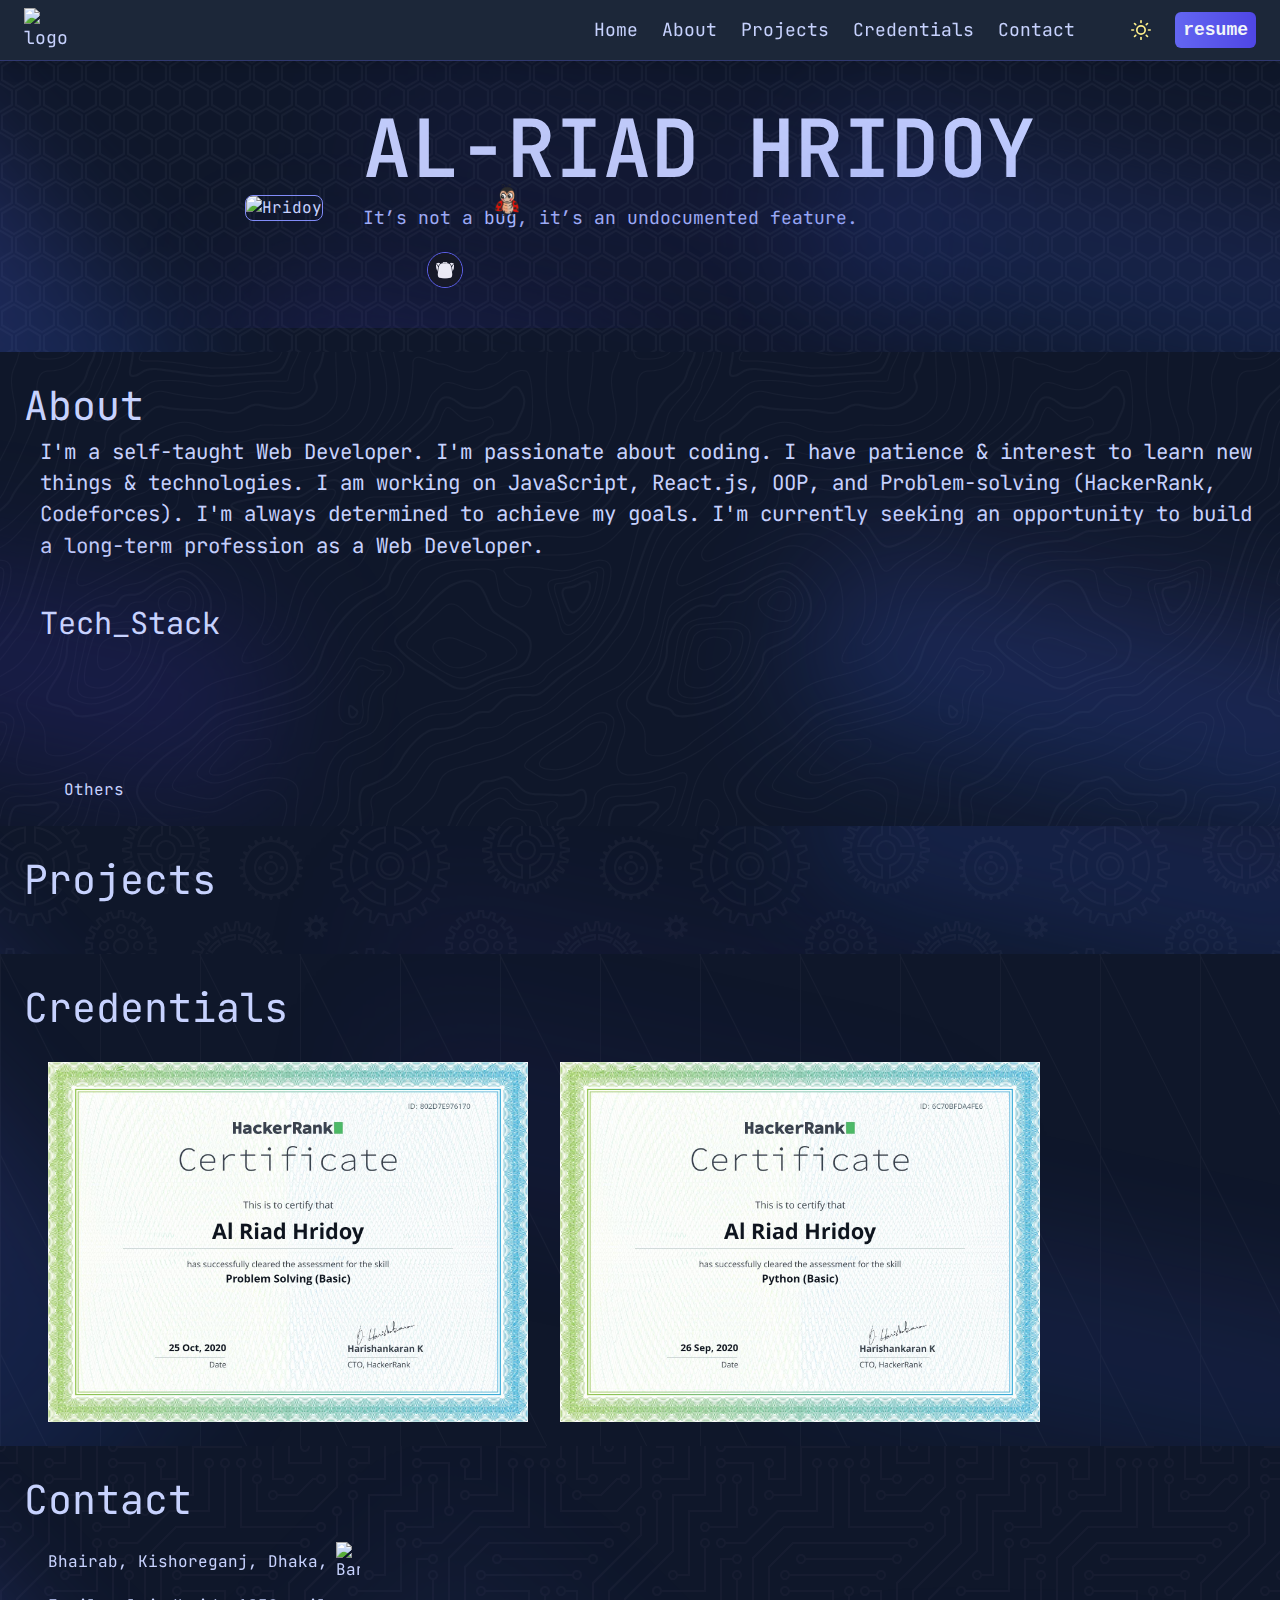
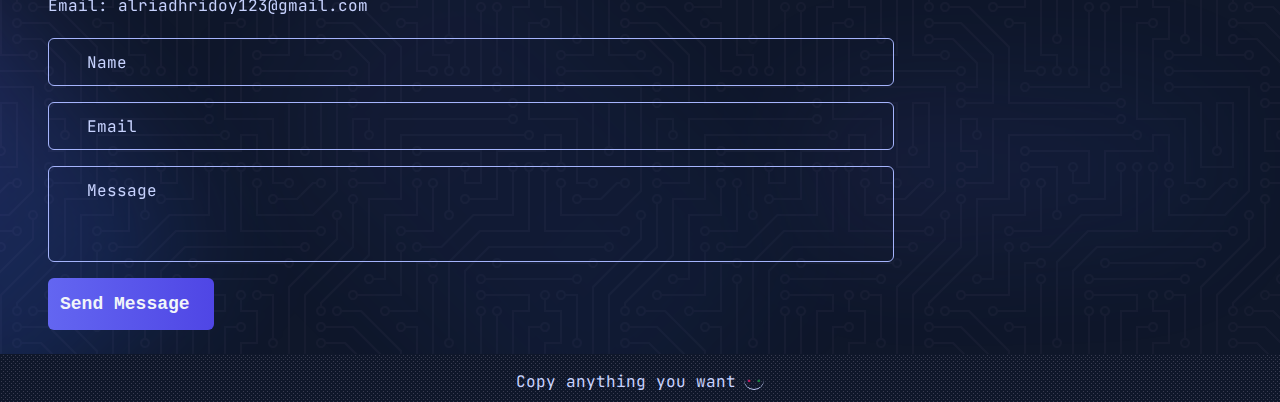
==== commit c945771c: "Add files via upload" ====
--- a/temp.html
+++ b/temp.html
@@ -1,5 +1,5 @@
 <!DOCTYPE html>
-<html lang="en" class="dark">
+<html lang="en" class="dark" style="scroll-behavior: smooth">
   <head>
     <meta charset="UTF-8" />
     <meta http-equiv="X-UA-Compatible" content="IE=edge" />
@@ -23,6 +23,8 @@
     />
     <!-- Styles -->
     <link rel="stylesheet" href="./styles.css" />
+    <link rel="stylesheet" href="./css/aos.css" />
+
     <title>Al-Riad Hrdioy</title>
   </head>
   <body
@@ -30,7 +32,7 @@
   >
     <!-- navbar -->
     <nav
-      class="wrapper sticky z-50 top-0 border-b-[1px] border-indigo-500/30 text-lg w-full backdrop-blur-2xl dark:md:bg-slate-800/70 dark:bg-slate-900/80 shadow-lg overflow-hidden md:overflow-visible"
+      class="wrapper fixed z-50 top-0 border-b-[1px] border-indigo-500/30 text-lg w-full backdrop-blur-2xl bg-slate-100/70 dark:md:bg-slate-800/90 dark:bg-slate-900/90 shadow-lg overflow-hidden md:overflow-visible"
     >
       <!-- Large Screen -->
       <div class="hidden container md:flex justify-between items-center py-2">
@@ -41,17 +43,17 @@
         </div>
 
         <div class="flex gap-10">
-          <ul class="flex items-center gap-6">
-            <li><a href="#">Home</a></li>
-            <li><a href="#">About</a></li>
-            <li><a href="#">Projects</a></li>
-            <li><a href="#">Credentials</a></li>
-            <li><a href="#">Contact</a></li>
+          <ul class="nav_links flex items-center gap-6">
+            <li><a href="#home">Home</a></li>
+            <li><a href="#about">About</a></li>
+            <li><a href="#projects">Projects</a></li>
+            <li><a href="#credentials">Credentials</a></li>
+            <li><a href="#contact">Contact</a></li>
           </ul>
 
-          <div class="resume ml-4 flex items-center gap-6">
+          <div class="ml-4 flex items-center gap-6">
             <div id="toggle_theme">
-              <span class="dark:hidden text-xl cursor-pointer text-slate-900">
+              <span class="dark:hidden text-xl cursor-pointer text-slate-500">
                 <svg
                   stroke="currentColor"
                   fill="currentColor"
@@ -92,25 +94,27 @@
               ></span>
             </div>
             <a
-              href="#"
-              class="bg-gradient-to-r from-indigo-500 to-indigo-600 text-slate-100 px-2 py-1 rounded-md hover:bg-sky-700 font-mono font-semibold"
+              download="alriadResume"
+              href="./resume/alriadResume.pdf"
+              class="resume bg-gradient-to-r from-indigo-500 to-indigo-600 text-slate-100 px-2 py-1 rounded-md hover:bg-sky-700 font-mono font-semibold"
               >resume</a
             >
           </div>
         </div>
       </div>
       <!-- Small Screen -->
-      <div class="menu_height md:hidden py-2 relative">
+      <div class="md:hidden py-2 relative">
         <div class="menu flex justify-between items-center container">
           <div class="logo">
             <a href="#">
-              <img class="w-11" src="./images/icon.png" alt="logo" />
+              <img class="w-10" src="./images/icon.png" alt="logo" />
             </a>
           </div>
           <div class="nav_right flex gap-5 items-center">
             <div class="resume">
               <a
-                href="#"
+                download="alriadResume"
+                href="./resume/alriadResume.pdf"
                 class="bg-gradient-to-r from-indigo-500 to-indigo-600 text-slate-100 px-2 py-1 rounded-md hover:bg-sky-700 font-mono font-semibold"
                 >resume</a
               >
@@ -158,683 +162,797 @@
               ></span>
             </div>
 
-            <div class="menu_btn leading-none flex flex-col gap-0">
-              <span>--</span>
-              <span>--</span>
-            </div>
-          </div>
-        </div>
-
-        <div class="menu_hide hidden flex-col mt-10 pl-6">
-          <ul class="flex flex-col gap-3">
-            <li><a href="#">Home</a></li>
-            <li><a href="#">About</a></li>
-            <li><a href="#">Projects</a></li>
-            <li><a href="#">Credentials</a></li>
-            <li><a href="#">Contact</a></li>
+            <div
+              class="menu_btn w-7 leading-none flex flex-col gap-1 cursor-pointer"
+            >
+              <span class="line w-[50%] bg-slate-600 dark:bg-indigo-200"></span>
+              <span
+                class="line w-[100%] bg-slate-600 dark:bg-indigo-200"
+              ></span>
+              <span class="line w-[75%] bg-slate-600 dark:bg-indigo-200"></span>
+            </div>
+          </div>
+        </div>
+
+        <div class="menu_hide hidden flex-col mt-4 pl-6">
+          <ul class="nav_links flex flex-col gap-4 py-2 pr-6">
+            <a
+              class="border-b border-indigo-500 border-opacity-10"
+              href="#home"
+            >
+              <li>Home</li></a
+            >
+            <a
+              class="border-b border-indigo-500 border-opacity-10"
+              href="#about"
+            >
+              <li>About</li></a
+            >
+            <a
+              class="border-b border-indigo-500 border-opacity-10"
+              href="#projects"
+            >
+              <li>Projects</li></a
+            >
+            <a
+              class="border-b border-indigo-500 border-opacity-10"
+              href="#credentials"
+            >
+              <li>Credentials</li>
+            </a>
+            <a
+              class="border-b border-indigo-500 border-opacity-10"
+              href="#contact"
+            >
+              <li>Contact</li>
+            </a>
           </ul>
         </div>
       </div>
     </nav>
-    <div class="main min-h-[calc(100vh)]">
-<!-- Home -->
-    <section class="home home_bg overflow-hidden relative">
-      <div class="container h-full">
+    <div class="main">
+      <!-- Home -->
+      <section
+        id="home"
+        class="home home_bg pt-16 md:pt-20 overflow-hidden relative"
+      >
+        <div class="container h-full">
+          <!-- Background Gradient -->
+          <div class="bg_gradient">
+            <div
+              class="absolute left-[5%] md:left-[-25%] top-0 hidden h-[150px] w-[200px] rotate-45 rounded-3xl bg-gradient-to-l from-blue-600/60 to-indigo-500 opacity-10 blur-3xl filter dark:block dark:opacity-30 lg:top-44 lg:-right-20 lg:h-72 lg:w-[350px] xl:h-80 xl:w-[500px]"
+            ></div>
+            <div
+              class="absolute left-[28%] top-28 hidden rotate-12 rounded-3xl bg-indigo-800/30 opacity-90 blur-3xl filter dark:opacity-30 lg:h-32 lg:w-[450px] dark:lg:block xl:h-44 xl:w-[600px]"
+            ></div>
+            <div
+              class="absolute right-[-10%] hidden bottom-2 rotate-12 rounded-3xl bg-gradient-to-t from-blue-600/60 to-indigo-500/50 opacity-90 blur-3xl filter dark:opacity-30 h-20 w-[300px] lg:h-32 lg:w-[450px] xl:h-44 xl:w-[600px] dark:block"
+            ></div>
+          </div>
+
+          <div class="h-full gap-5">
+            <div
+              class="self_info md:mt-12 md:mb-10 flex justify-center items-center flex-col text-center md:flex-row md:text-start gap-10"
+            >
+              <div class="my_img relative">
+                <img
+                  class="w-full max-w-[17rem] md:max-w-[20rem] relative z-30 rounded-lg dark:border-indigo-400 dark:border-[1px]"
+                  src="./images/mySelf.jpg"
+                  alt="Hridoy"
+                />
+                <!-- Background Gradient -->
+                <div
+                  class="absolute left-[-10%] top-28 hidden rotate-12 rounded-3xl bg-indigo-800/50 opacity-90 blur-3xl filter dark:opacity-50 lg:h-32 lg:w-[350px] dark:lg:block xl:h-44 xl:w-[400px]"
+                ></div>
+              </div>
+              <div class="texts flex flex-col gap-5">
+                <h1
+                  class="text-3xl sm:text-4xl md:text-[3rem] lg:text-[5rem] font-semibold"
+                >
+                  AL-RIAD HRIDOY
+                </h1>
+                <p class="dark:text-indigo-300 md:text-lg mt-4">
+                  It’s not a
+                  <span class="relative">
+                    <img
+                      class="bug w-6 absolute right-[-2px] top-[-22px]"
+                      src="./images/bug.jpg"
+                      alt="bug"
+                    />
+                    bug</span
+                  >, it’s an undocumented feature.
+                </p>
+                <div
+                  class="social_icons flex gap-4 text-3xl justify-center md:justify-start items-center"
+                >
+                  <div class="github">
+                    <a href="#"><i class="fa-brands fa-github"></i></a>
+                  </div>
+                  <div class="linkedIn">
+                    <a href="#"><i class="fa-brands fa-linkedin"></i></a>
+                  </div>
+                  <div class="twitter">
+                    <a href="#"><i class="fa-brands fa-twitter"></i></a>
+                  </div>
+                  <div class="facebook">
+                    <a href="#"><i class="fa-brands fa-facebook"></i></a>
+                  </div>
+                  <div class="showwcase">
+                    <a
+                      href="http://www.showwcase.com/alriadhridoy"
+                      target="_blank"
+                      ><img
+                        class="w-9 border dark:border-indigo-500 rounded-full"
+                        src="./images/showwcase.png"
+                        alt="showwcase"
+                    /></a>
+                  </div>
+                </div>
+              </div>
+            </div>
+          </div>
+        </div>
+      </section>
+      <!-- About -->
+      <section
+        id="about"
+        class="about_bg about dark:border-none border-t-[1px] border-indigo-200 relative overflow-hidden"
+      >
+        <div
+          class="absolute left-[-10%] top-[50%] hidden rotate-12 rounded-3xl bg-indigo-800/50 opacity-90 blur-3xl filter dark:opacity-50 lg:h-32 lg:w-[350px] dark:lg:block xl:h-44 xl:w-[400px]"
+        ></div>
+        <div class="container">
+          <div class="header">
+            <h2>About</h2>
+          </div>
+          <div class="flex gap-4">
+            <i
+              class="hidden md:inline fa-solid fa-arrow-right-long text-2xl"
+            ></i>
+            <div class="about_body">
+              <p class="text-[1.1rem] md:text-[1.3rem]">
+                I'm a self-taught Web Developer. I'm passionate about coding. I
+                have patience & interest to learn new things & technologies. I
+                am working on JavaScript, React.js, OOP, and Problem-solving
+                (HackerRank, Codeforces). I'm always determined to achieve my
+                goals. I'm currently seeking an opportunity to build a long-term
+                profession as a Web Developer.
+              </p>
+
+              <div class="tech_stack mt-10 relative">
+                <h3>Tech_Stack</h3>
+                <div class="items mt-5 ml-6 grid md:grid-cols-2 gap-y-8">
+                  <div
+                    data-aos="fade-up"
+                    data-aos-anchor-placement="top-center"
+                    class="languages"
+                  >
+                    <h4>Languages</h4>
+                    <div class="icons flex gap-3">
+                      <div class="js">
+                        <img
+                          class="w-12"
+                          src="./images/tech_icons/javascript.svg"
+                          alt=""
+                        />
+                      </div>
+                      <div class="py">
+                        <img
+                          class="w-12"
+                          src="./images/tech_icons/python.svg"
+                          alt=""
+                        />
+                      </div>
+                      <div class="c++">
+                        <img
+                          class="w-12"
+                          src="./images/tech_icons/c++.svg"
+                          alt=""
+                        />
+                      </div>
+                      <div class="html">
+                        <img
+                          class="w-12"
+                          src="./images/tech_icons/html5.svg"
+                          alt=""
+                        />
+                      </div>
+                      <div class="css">
+                        <img
+                          class="w-12"
+                          src="./images/tech_icons/css3.svg"
+                          alt=""
+                        />
+                      </div>
+                    </div>
+                  </div>
+                  <div
+                    data-aos="fade-up"
+                    data-aos-anchor-placement="top-center"
+                    class="css"
+                  >
+                    <h4>CSS</h4>
+                    <div class="icons flex gap-3">
+                      <div class="tailwind">
+                        <img
+                          class="w-12"
+                          src="./images/tech_icons/tailwind.svg"
+                          alt=""
+                        />
+                      </div>
+                      <div class="sass">
+                        <img
+                          class="w-12"
+                          src="./images/tech_icons/sass.svg"
+                          alt=""
+                        />
+                      </div>
+                    </div>
+                  </div>
+
+                  <div
+                    data-aos="fade-up"
+                    data-aos-anchor-placement="top-center"
+                    class="version_control"
+                  >
+                    <h4>Version Control</h4>
+                    <div class="icons flex gap-3">
+                      <div class="git">
+                        <img
+                          class="w-12"
+                          src="./images/tech_icons/git.svg"
+                          alt=""
+                        />
+                      </div>
+                      <div class="github">
+                        <img
+                          class="w-12"
+                          src="./images/tech_icons/github.svg"
+                          alt=""
+                        />
+                      </div>
+                    </div>
+                  </div>
+                  <div
+                    data-aos="fade-up"
+                    data-aos-anchor-placement="top-center"
+                    class="graphic_design"
+                  >
+                    <h4>Graphic Design</h4>
+                    <div class="icons flex gap-3">
+                      <div class="photoshop">
+                        <img
+                          class="w-12"
+                          src="./images/tech_icons/photoshop.svg"
+                          alt=""
+                        />
+                      </div>
+                      <div class="illustrator">
+                        <img
+                          class="w-12"
+                          src="./images/tech_icons/illustrator.svg"
+                          alt=""
+                        />
+                      </div>
+                      <div class="canva">
+                        <img
+                          class="w-12"
+                          src="./images/tech_icons/canva.svg"
+                          alt=""
+                        />
+                      </div>
+                      <div class="figma">
+                        <img
+                          class="w-12"
+                          src="./images/tech_icons/figma.svg"
+                          alt=""
+                        />
+                      </div>
+                    </div>
+                  </div>
+
+                  <div class="others">
+                    <h4>Others</h4>
+                    <div class="icons flex gap-3">
+                      <div class="vs_code">
+                        <img
+                          class="w-12"
+                          src="./images/tech_icons/vs_code.svg"
+                          alt=""
+                        />
+                      </div>
+                      <div class="firebase">
+                        <img
+                          class="w-12"
+                          src="./images/tech_icons/firebase.svg"
+                          alt=""
+                        />
+                      </div>
+                    </div>
+                  </div>
+                </div>
+              </div>
+            </div>
+          </div>
+        </div>
+        <div
+          class="absolute right-[-10%] hidden bottom-12 rotate-12 rounded-3xl bg-gradient-to-t from-blue-600/60 to-indigo-500/50 blur-3xl filter dark:opacity-40 lg:h-32 lg:w-[450px] dark:block h-20 w-[350px] xl:h-44 xl:w-[600px]"
+        ></div>
+      </section>
+      <!-- Projects -->
+      <section
+        id="projects"
+        class="projects projects_bg dark:border-none border-t-[1px] border-indigo-200 overflow-hidden relative"
+      >
+        <div class="container">
+          <div class="bg_gradient">
+            <div
+              class="absolute left-[5%] md:left-[-25%] top-0 hidden h-[150px] w-[200px] rotate-45 rounded-3xl bg-gradient-to-l from-blue-600/60 to-indigo-500 opacity-10 blur-3xl filter dark:block dark:opacity-30 lg:top-44 lg:-right-20 lg:h-72 lg:w-[350px] xl:h-80 xl:w-[500px]"
+            ></div>
+            <div
+              class="absolute left-[28%] top-28 hidden rotate-12 rounded-3xl bg-indigo-800/30 opacity-90 blur-3xl filter dark:opacity-30 lg:h-32 lg:w-[450px] dark:lg:block xl:h-44 xl:w-[600px]"
+            ></div>
+            <div
+              class="absolute right-[-10%] hidden bottom-2 rotate-12 rounded-3xl bg-gradient-to-t from-blue-600/60 to-indigo-500/50 opacity-90 blur-3xl filter dark:opacity-30 h-20 w-[300px] lg:h-32 lg:w-[450px] xl:h-44 xl:w-[600px] dark:block"
+            ></div>
+          </div>
+
+          <div class="header">
+            <h2>Projects</h2>
+          </div>
+          <div class="projects_body mt-5 md:ml-6 relative">
+            <div
+              class="projects_overview grid md:grid-cols-2 gap-y-4 md:gap-x-6"
+            >
+              <!-- Pixabix -->
+              <div
+                data-aos="fade-up"
+                data-aos-anchor-placement="top-center"
+                class="single_project border border-indigo-200 dark:border-none overflow-hidden mx-w-[100] rounded-xl cursor-pointer after:content-['Pixabix'] after:left-3 after:bottom-3 after:text-indigo-100 after:text-3xl after:absolute h relative"
+              >
+                <img
+                  class="w-full small_img"
+                  src="./images/projects/pixabix_small.png"
+                  alt=""
+                />
+                <div class="shadow_bg absolute inset-0 img_bg"></div>
+              </div>
+              <!-- Benji -->
+              <div
+                class="single_project border border-indigo-200 dark:border-none overflow-hidden mx-w-[100] rounded-xl cursor-pointer after:content-['Benji'] after:left-3 after:bottom-3 after:text-indigo-100 after:text-3xl after:absolute h relative"
+              >
+                <img
+                  class="w-full small_img"
+                  src="./images/projects/benji_small.png"
+                  alt=""
+                />
+                <div class="shadow_bg absolute inset-0 img_bg"></div>
+              </div>
+            </div>
+            <!-- Previews -->
+            <div class="previews">
+              <!-- Pixabix -->
+              <div class="preview hidden relative z-50">
+                <div
+                  class="fixed top-0 left-0 bottom-0 right-0 bg-[rgba(0,0,0,.6)] backdrop-blur-sm"
+                >
+                  <div class="floating_project mt-3">
+                    <div class="preview_close cursor-pointer text-end w-full">
+                      <span class="pr-6 md:py-5 text-indigo-50">close</span>
+                    </div>
+                    <div
+                      class="conent preview_bg bg-slate-50 dark:bg-slate-800 py-4 fixed left-0 right-0 bottom-0 top-12 overflow-y-scroll"
+                    >
+                      <div class="container">
+                        <div class="name border-b-2 border-indigo-900">
+                          <h2>Pixabix</h2>
+                        </div>
+                        <ul class="mt-6 dark:text-indigo-200">
+                          <li>
+                            <span
+                              ><i class="fa-regular fa-hand-point-right"></i
+                            ></span>
+                            Pixabix is a responsive website with an awesome user
+                            interface.
+                          </li>
+                          <li>
+                            <span
+                              ><i class="fa-regular fa-hand-point-right"></i
+                            ></span>
+                            User can search photos & download in two different
+                            resolutions.
+                          </li>
+                          <li>
+                            <span
+                              ><i class="fa-regular fa-hand-point-right"></i
+                            ></span>
+                            All the photo fetched from “Pixabay” API.
+                          </li>
+                          <li>
+                            <span
+                              ><i class="fa-regular fa-hand-point-right"></i
+                            ></span>
+                            hen a user scrolls to bottom of the search page, new
+                            photo section will come with 10 new images.
+                          </li>
+                        </ul>
+
+                        <div
+                          class="technologies mt-4 flex items-center flex-wrap gap-2"
+                        >
+                          <h4 class="text-xl">Technologies:</h4>
+                          <ul
+                            class="flex items-center gap-2 mt-1 ml-3 md:ml-0 flex-wrap"
+                          >
+                            <li
+                              class="px-2 py-1 border border-indigo-600 border-opacity-50 rounded-lg"
+                            >
+                              React
+                            </li>
+                            <li
+                              class="px-2 py-1 border border-indigo-600 border-opacity-50 rounded-lg"
+                            >
+                              javascript
+                            </li>
+                            <li
+                              class="px-2 py-1 border border-indigo-600 border-opacity-50 rounded-lg"
+                            >
+                              TailwindCSS
+                            </li>
+                            <li
+                              class="px-2 py-1 border border-indigo-600 border-opacity-50 rounded-lg"
+                            >
+                              CSS
+                            </li>
+                          </ul>
+                        </div>
+
+                        <div class="links mt-5 text-lg">
+                          <div class="repo">
+                            <button
+                              class="px-2 py-1 bg-indigo-600 text-indigo-50 rounded-md"
+                            >
+                              <a
+                                href="http://github.com/alriadhridoy/pixabix"
+                                target="_blank"
+                                >Github <i class="fa-solid fa-code"></i
+                              ></a>
+                            </button>
+                            <button
+                              class="px-2 py-1 bg-gradient-to-r from-indigo-500 to-indigo-600 text-indigo-50 rounded-md"
+                            >
+                              <a
+                                href="http://pixabix.netlify.app"
+                                target="_blank"
+                                >Live
+                                <i
+                                  class="fa-solid fa-arrow-up-right-from-square"
+                                ></i
+                              ></a>
+                            </button>
+                          </div>
+                        </div>
+
+                        <div class="project_img mt-6">
+                          <img
+                            class="w-full border-4 border-indigo-600"
+                            src="./images/projects/pixaibix_big.png"
+                            alt=""
+                          />
+                        </div>
+                      </div>
+                    </div>
+                  </div>
+                </div>
+              </div>
+              <!-- Benji -->
+              <div class="preview hidden relative z-50">
+                <div
+                  class="fixed top-0 left-0 bottom-0 right-0 bg-[rgba(0,0,0,.6)] backdrop-blur-sm"
+                >
+                  <div class="floating_project mt-3">
+                    <div class="preview_close cursor-pointer text-end w-full">
+                      <span class="pr-6 md:py-5 text-indigo-50">close</span>
+                    </div>
+                    <div
+                      class="conent preview_bg bg-slate-50 dark:bg-slate-800 py-4 fixed left-0 right-0 bottom-0 top-12 overflow-y-scroll"
+                    >
+                      <div class="container">
+                        <div class="name border-b-2 border-indigo-900">
+                          <h2>Benji</h2>
+                        </div>
+                        <ul class="mt-6 dark:text-indigo-200">
+                          <li>
+                            <span
+                              ><i class="fa-regular fa-hand-point-right"></i
+                            ></span>
+                            Benji is a responsive NFT static website.
+                          </li>
+                          <li>
+                            <span
+                              ><i class="fa-regular fa-hand-point-right"></i
+                            ></span>
+                            It has very cute UI. This site created for a client
+                            (Fiverr).
+                          </li>
+                        </ul>
+
+                        <div
+                          class="technologies mt-4 flex items-center flex-wrap gap-2"
+                        >
+                          <h4 class="text-xl">Technologies:</h4>
+                          <ul
+                            class="flex items-center gap-2 mt-1 ml-3 md:ml-0 flex-wrap"
+                          >
+                            <li
+                              class="px-2 py-1 border border-indigo-600 border-opacity-50 rounded-lg"
+                            >
+                              HTML
+                            </li>
+                            <li
+                              class="px-2 py-1 border border-indigo-600 border-opacity-50 rounded-lg"
+                            >
+                              Javascript
+                            </li>
+                            <li
+                              class="px-2 py-1 border border-indigo-600 border-opacity-50 rounded-lg"
+                            >
+                              SASS
+                            </li>
+                            <li
+                              class="px-2 py-1 border border-indigo-600 border-opacity-50 rounded-lg"
+                            >
+                              CSS
+                            </li>
+                          </ul>
+                        </div>
+
+                        <div class="links mt-5 text-lg">
+                          <div class="repo">
+                            <button
+                              class="px-2 py-1 bg-indigo-600 text-indigo-50 rounded-md"
+                            >
+                              <a
+                                href="http://github.com/alriadridoy/benji"
+                                target="_blank"
+                                >Github <i class="fa-solid fa-code"></i
+                              ></a>
+                            </button>
+                            <button
+                              class="px-2 py-1 bg-gradient-to-r from-indigo-500 to-indigo-600 text-indigo-50 rounded-md"
+                            >
+                              <a
+                                href="http://alriadhridoy.github.io/benji"
+                                target="_blank"
+                                >Live
+                                <i
+                                  class="fa-solid fa-arrow-up-right-from-square"
+                                ></i
+                              ></a>
+                            </button>
+                          </div>
+                        </div>
+
+                        <div class="project_img mt-6">
+                          <img
+                            class="w-full border-4 border-indigo-600"
+                            src="./images/projects/benji_big.png"
+                            alt=""
+                          />
+                        </div>
+                      </div>
+                    </div>
+                  </div>
+                </div>
+              </div>
+            </div>
+          </div>
+        </div>
+      </section>
+      <!-- Credentials -->
+      <section
+        id="credentials"
+        class="credentials credentials_bg dark:border-none border-t-[1px] border-indigo-200 relative"
+      >
+        <div class="container">
+          <div class="bg_gradient">
+            <div
+              class="absolute left-[5%] md:left-[-25%] top-0 hidden h-[150px] w-[200px] rotate-45 rounded-3xl bg-gradient-to-l from-blue-600/60 to-indigo-500 opacity-10 blur-3xl filter dark:block dark:opacity-20 lg:top-44 lg:-right-20 lg:h-72 lg:w-[350px] xl:h-80 xl:w-[500px]"
+            ></div>
+            <div
+              class="absolute left-[28%] top-28 hidden rotate-12 rounded-3xl bg-indigo-800/30 opacity-90 blur-3xl filter dark:opacity-30 lg:h-32 lg:w-[450px] dark:lg:block xl:h-44 xl:w-[600px]"
+            ></div>
+            <div
+              class="absolute right-[-10%] hidden bottom-2 rotate-12 rounded-3xl bg-gradient-to-t from-blue-600/60 to-indigo-500/50 opacity-90 blur-3xl filter dark:opacity-20 h-20 w-[300px] lg:h-32 lg:w-[450px] xl:h-44 xl:w-[600px] dark:block"
+            ></div>
+          </div>
+          <div class="header">
+            <h2>Credentials</h2>
+          </div>
+
+          <div class="credentials_body md:ml-6">
+            <div
+              class="certificates mt-6 flex flex-col md:flex-row gap-4 md:gap-8"
+            >
+              <div
+                class="python overflow-hidden border border-indigo-200 dark:border-none"
+              >
+                <a
+                  href="https://www.hackerrank.com/certificates/6c70bfda4fe6"
+                  target="_blank"
+                >
+                  <img
+                    class="transition duration-200 ease-out scale-100 hover:scale-125"
+                    src="./images//credentials/python.png"
+                    alt="Python Certificate"
+                  />
+                </a>
+              </div>
+              <div
+                class="problem_solving overflow-hidden border border-indigo-200 dark:border-none"
+              >
+                <a
+                  href="https://www.hackerrank.com/certificates/802d7e976170"
+                  target="_blank"
+                >
+                  <img
+                    class="transition duration-200 ease-out scale-100 hover:scale-125"
+                    src="./images//credentials/problem_solving.png"
+                    alt="Problem Solving Certificate"
+                  />
+                </a>
+              </div>
+            </div>
+          </div>
+        </div>
+      </section>
+      <!-- Contact -->
+      <section
+        id="contact"
+        class="contact contact_bg dark:border-none border-t-[1px] border-indigo-200 relative"
+      >
         <!-- Background Gradient -->
         <div class="bg_gradient">
           <div
-            class="absolute left-[5%] md:left-[-25%] top-0 hidden h-[150px] w-[200px] rotate-45 rounded-3xl bg-gradient-to-l from-blue-600/60 to-indigo-500 opacity-10 blur-3xl filter dark:block dark:opacity-30 lg:top-44 lg:-right-20 lg:h-72 lg:w-[350px] xl:h-80 xl:w-[500px]"
+            class="absolute left-[5%] md:left-[-25%] top-0 hidden h-[150px] w-[200px] rotate-45 rounded-3xl bg-gradient-to-l from-blue-600/60 to-indigo-500 opacity-10 blur-3xl filter dark:md:block dark:hidden dark:opacity-30 lg:top-44 lg:-right-20 lg:h-72 lg:w-[350px] xl:h-80 xl:w-[500px]"
           ></div>
           <div
-            class="absolute left-[28%] top-28 hidden rotate-12 rounded-3xl bg-indigo-800/30 opacity-90 blur-3xl filter dark:opacity-30 lg:h-32 lg:w-[450px] dark:lg:block xl:h-44 xl:w-[600px]"
+            class="absolute right-[40%] top-0 hidden h-[150px] w-[200px] rotate-45 rounded-2xl bg-gradient-to-l from-blue-600/60 to-indigo-500/50 opacity-10 blur-3xl filter dark:block dark:opacity-10 lg:top-44 lg:h-72 lg:w-[350px] xl:h-80 xl:w-[500px]"
           ></div>
           <div
-            class="absolute right-[-10%] hidden bottom-2 rotate-12 rounded-3xl bg-gradient-to-t from-blue-600/60 to-indigo-500/50 opacity-90 blur-3xl filter dark:opacity-30 h-20 w-[300px] lg:h-32 lg:w-[450px] xl:h-44 xl:w-[600px] dark:block"
+            class="absolute right-[5%] lg:h-45 lg:w-[350px] xl:h-50 xl:w-[400px] bottom-28 hidden h-[150px] w-[200px] rotate-5 rounded-4xl bg-gradient-to-l from-blue-600/70 to-indigo-500 opacity-10 blur-3xl filter dark:block dark:opacity-10"
           ></div>
         </div>
-
-        <div class="h-full gap-5">
-          <div
-            class="self_info md:mt-12 md:mb-10 flex justify-center items-center flex-col text-center md:flex-row md:text-start gap-10"
-          >
-            <div class="my_img relative">
-              <img
-                class="w-full max-w-[17rem] md:max-w-[20rem] relative z-30 rounded-lg border-indigo-400 border-[1px]"
-                src="./images/mySelf.jpg"
-                alt="Hridoy"
-              />
-              <!-- Background Gradient -->
+        <div class="container relative">
+          <div class="contact_header">
+            <h2>Contact</h2>
+          </div>
+          <div class="contact_body md:ml-6">
+            <div class="loc_info mt-3 flex items-center gap-2">
+              <h4>Bhairab, Kishoreganj, Dhaka,</h4>
+              <img class="w-6" src="./images/bangladesh.png" alt="Bangladesh" />
+            </div>
+            <div class="email mt-3">Email: alriadhridoy123@gmail.com</div>
+            <div class="contact_form mt-5 lg:w-[70%]">
+              <form class="flex flex-col gap-4 z-50">
+                <!-- Name -->
+                <div
+                  class="flex items-center h-12 border border-indigo-500 dark:border-indigo-300 rounded-md overflow-hidden"
+                >
+                  <div
+                    class="h-full w-10 flex justify-center items-center select-none"
+                  >
+                    <span class="person_icon"
+                      ><i class="fa-solid fa-user"></i
+                    ></span>
+                  </div>
+                  <input
+                    type="text"
+                    class="input w-full h-full border-none focus:outline-none bg-transparent placeholder:select-none placeholder:text-slate-600 placeholder:dark:text-indigo-200"
+                    placeholder="Name"
+                    name="name"
+                    value=""
+                  />
+                </div>
+                <!-- Email -->
+                <div
+                  class="flex items-center h-12 border border-indigo-500 dark:border-indigo-300 rounded-md overflow-hidden"
+                >
+                  <div
+                    class="h-full w-10 flex justify-center items-center select-none"
+                  >
+                    <span class="person_icon"
+                      ><i class="fa-regular fa-envelope"></i
+                    ></span>
+                  </div>
+                  <input
+                    type="email"
+                    class="input w-full h-full border-none focus:outline-none bg-transparent placeholder:select-none placeholder:text-slate-600 placeholder:dark:text-indigo-200"
+                    placeholder="Email"
+                    name="Email"
+                    value=""
+                  />
+                </div>
+                <!-- Message -->
+                <div
+                  class="flex items-center h-24 border border-indigo-500 dark:border-indigo-300 rounded-md overflow-hidden"
+                >
+                  <div
+                    class="h-full w-10 pt-3 flex justify-center items-center select-none"
+                  >
+                    <span class="h-full select-none"
+                      ><i class="fa-solid fa-note-sticky"></i
+                    ></span>
+                  </div>
+
+                  <textarea
+                    class="input pt-3 w-full h-full resize-none border-none focus:outline-none bg-transparent placeholder:select-none placeholder:text-slate-600 placeholder:dark:text-indigo-200"
+                    placeholder="Message"
+                    name="message"
+                  ></textarea>
+                </div>
+
+                <!-- Button -->
+                <button
+                  class="form_btn self-start flex justify-center items-center gap-3 bg-gradient-to-r from-indigo-500 to-indigo-600 text-slate-100 text-lg p-2 md:p-3 rounded-md hover:bg-sky-700 font-mono font-semibold"
+                >
+                  <span fon
+                    >Send
+                    <span class="hidden md:inline-block">Message</span></span
+                  >
+                  <div class="btn_icon">
+                    <i class="fa-solid fa-paper-plane"></i>
+                  </div>
+                </button>
+              </form>
+            </div>
+          </div>
+        </div>
+      </section>
+      <!-- Footer -->
+      <footer class="footer footer_bg py-2">
+        <div class="container">
+          <div class="footer_body flex flex-col items-center gap-2">
+            <div
+              class="social_icons flex gap-4 text-xl justify-center md:justify-start items-center"
+            >
+              <div class="github">
+                <a href="#"><i class="fa-brands fa-github"></i></a>
+              </div>
+              <div class="linkedIn">
+                <a href="#"><i class="fa-brands fa-linkedin"></i></a>
+              </div>
+              <div class="twitter">
+                <a href="#"><i class="fa-brands fa-twitter"></i></a>
+              </div>
+              <div class="facebook">
+                <a href="#"><i class="fa-brands fa-facebook"></i></a>
+              </div>
+            </div>
+            <div
+              class="copyright text-center flex items-center justify-center gap-2"
+            >
+              <div>Copy anything you want</div>
               <div
-                class="absolute left-[-10%] top-28 hidden rotate-12 rounded-3xl bg-indigo-800/50 opacity-90 blur-3xl filter dark:opacity-50 lg:h-32 lg:w-[350px] dark:lg:block xl:h-44 xl:w-[400px]"
-              ></div>
-            </div>
-            <div class="texts leading-none flex flex-col gap-5">
-              <h1
-                class="text-3xl sm:text-4xl md:text-[3rem] lg:text-[5rem] font-semibold"
+                class="flex mt-[-10px] border-b border-slate-700 dark:border-indigo-200 rounded-3xl"
               >
-                AL-RIAD HRIDOY
-              </h1>
-              <p class="dark:text-indigo-300 md:text-lg">
-                I have patience and interest to learn new technologies
-              </p>
-              <div
-                class="social_icons flex gap-4 text-3xl justify-center md:justify-start items-center"
-              >
-                <div class="github">
-                  <a href="#"><i class="fa-brands fa-github"></i></a>
-                </div>
-                <div class="linkedIn">
-                  <a href="#"><i class="fa-brands fa-linkedin"></i></a>
-                </div>
-                <div class="twitter">
-                  <a href="#"><i class="fa-brands fa-twitter"></i></a>
-                </div>
-                <div class="facebook">
-                  <a href="#"><i class="fa-brands fa-facebook"></i></a>
-                </div>
-                <div class="showwcase">
-                  <a
-                    href="http://www.showwcase.com/alriadhridoy"
-                    target="_blank"
-                    ><img
-                      class="w-9 border dark:border-indigo-500 rounded-full"
-                      src="./images/showwcase.png"
-                      alt="showwcase"
-                  /></a>
-                </div>
-              </div>
-            </div>
-          </div>
-        </div>
-      </div>
-    </section>
-    <!-- About -->
-    <section
-      class="about_bg about dark:border-none border-t-[1px] border-indigo-700 relative overflow-hidden"
-    >
-      <div
-        class="absolute left-[-10%] top-[50%] hidden rotate-12 rounded-3xl bg-indigo-800/50 opacity-90 blur-3xl filter dark:opacity-50 lg:h-32 lg:w-[350px] dark:lg:block xl:h-44 xl:w-[400px]"
-      ></div>
-      <div class="container">
-        <div class="header">
-          <h2>About</h2>
-        </div>
-        <div class="flex gap-4">
-          <i class="hidden md:inline fa-solid fa-arrow-right-long text-2xl"></i>
-          <div class="about_body">
-            <p class="text-[1.1rem] md:text-[1.3rem]">
-              I'm a self-taught Web Developer. I'm passionate about coding. I
-              have patience & interest to learn new things & technologies. I am
-              working on JavaScript, React.js, OOP, and Problem-solving
-              (HackerRank, Codeforces). I have finished more than 9 personal
-              projects using this technology. I'm always determined to achieve
-              my goals. I'm currently seeking an opportunity to build a
-              long-term profession as a Web Developer.
-            </p>
-
-            <div class="tech_stack mt-10 relative">
-              <h3>Tech_Stack</h3>
-              <div class="items mt-5 grid md:grid-cols-2 gap-y-8">
-                <div class="languages">
-                  <h4>Languages</h4>
-                  <div class="icons flex gap-3">
-                    <div class="js">
-                      <img
-                        class="w-12"
-                        src="./images/tech_icons/javascript.svg"
-                        alt=""
-                      />
-                    </div>
-                    <div class="py">
-                      <img
-                        class="w-12"
-                        src="./images/tech_icons/python.svg"
-                        alt=""
-                      />
-                    </div>
-                    <div class="c++">
-                      <img
-                        class="w-12"
-                        src="./images/tech_icons/c++.svg"
-                        alt=""
-                      />
-                    </div>
-                    <div class="html">
-                      <img
-                        class="w-12"
-                        src="./images/tech_icons/html5.svg"
-                        alt=""
-                      />
-                    </div>
-                    <div class="css">
-                      <img
-                        class="w-12"
-                        src="./images/tech_icons/css3.svg"
-                        alt=""
-                      />
-                    </div>
-                  </div>
-                </div>
-                <div class="css">
-                  <h4>CSS</h4>
-                  <div class="icons flex gap-3">
-                    <div class="tailwind">
-                      <img
-                        class="w-12"
-                        src="./images/tech_icons/tailwind.svg"
-                        alt=""
-                      />
-                    </div>
-                    <div class="sass">
-                      <img
-                        class="w-12"
-                        src="./images/tech_icons/sass.svg"
-                        alt=""
-                      />
-                    </div>
-                  </div>
-                </div>
-
-                <div class="version_control">
-                  <h4>Version Control</h4>
-                  <div class="icons flex gap-3">
-                    <div class="git">
-                      <img
-                        class="w-12"
-                        src="./images/tech_icons/git.svg"
-                        alt=""
-                      />
-                    </div>
-                    <div class="github">
-                      <img
-                        class="w-12"
-                        src="./images/tech_icons/github.svg"
-                        alt=""
-                      />
-                    </div>
-                  </div>
-                </div>
-                <div class="graphic_design">
-                  <h4>Graphic Design</h4>
-                  <div class="icons flex gap-3">
-                    <div class="photoshop">
-                      <img
-                        class="w-12"
-                        src="./images/tech_icons/photoshop.svg"
-                        alt=""
-                      />
-                    </div>
-                    <div class="illustrator">
-                      <img
-                        class="w-12"
-                        src="./images/tech_icons/illustrator.svg"
-                        alt=""
-                      />
-                    </div>
-                    <div class="canva">
-                      <img
-                        class="w-12"
-                        src="./images/tech_icons/canva.svg"
-                        alt=""
-                      />
-                    </div>
-                    <div class="figma">
-                      <img
-                        class="w-12"
-                        src="./images/tech_icons/figma.svg"
-                        alt=""
-                      />
-                    </div>
-                  </div>
-                </div>
-
-                <div class="others">
-                  <h4>Others</h4>
-                  <div class="icons flex gap-3">
-                    <div class="vs_code">
-                      <img
-                        class="w-12"
-                        src="./images/tech_icons/vs_code.svg"
-                        alt=""
-                      />
-                    </div>
-                    <div class="firebase">
-                      <img
-                        class="w-12"
-                        src="./images/tech_icons/firebase.svg"
-                        alt=""
-                      />
-                    </div>
-                  </div>
-                </div>
-              </div>
-            </div>
-          </div>
-        </div>
-      </div>
-      <div
-        class="absolute right-[-10%] hidden bottom-12 rotate-12 rounded-3xl bg-gradient-to-t from-blue-600/60 to-indigo-500/50 blur-3xl filter dark:opacity-40 lg:h-32 lg:w-[450px] dark:block h-20 w-[350px] xl:h-44 xl:w-[600px]"
-      ></div>
-    </section>
-    <!-- Projects -->
-    <section class="projects projects_bg">
-      <div class="container">
-        <div class="header">
-          <h2>Projects</h2>
-        </div>
-        <div class="projects_body mt-5 md:ml-6 relative">
-          <div class="projects_overview grid md:grid-cols-2 gap-y-4 md:gap-x-6">
-            <!-- Pixabix -->
-            <div
-              class="single_project overflow-hidden mx-w-[100] rounded-xl cursor-pointer after:content-['Pixabix'] after:ml-0.5 after:text-indigo-100 after:text-3xl after:absolute after:bottom-3 h relative"
-            >
-              <img
-                class="w-full small_img"
-                src="./images/projects/pixabix_small.png"
-                alt=""
-              />
-              <div class="shadow_bg absolute inset-0 img_bg"></div>
-            </div>
-            <!-- Benji -->
-            <div
-              class="single_project overflow-hidden mx-w-[100] rounded-xl cursor-pointer after:content-['Benji'] after:ml-0.5 after:text-indigo-100 after:text-3xl after:absolute after:bottom-3 h relative"
-            >
-              <img
-                class="w-full small_img"
-                src="./images/projects/benji_small.png"
-                alt=""
-              />
-              <div class="shadow_bg absolute inset-0 img_bg"></div>
-            </div>
-          </div>
-          <!-- Previews -->
-          <div class="previews">
-            <!-- Pixabix -->
-            <div class="preview hidden relative z-50">
-              <div
-                class="fixed top-0 left-0 bottom-0 right-0 bg-[rgba(0,0,0,.6)] backdrop-blur-sm"
-              >
-                <div class="floating_project mt-3">
-                  <div class="preview_close cursor-pointer text-end w-full">
-                    <span class="pr-6 md:py-5 text-indigo-50">close</span>
-                  </div>
-                  <div
-                    class="conent preview_bg bg-slate-900 py-4 fixed left-0 right-0 bottom-0 top-12 overflow-y-scroll"
-                  >
-                    <div class="container">
-                      <div class="name border-b-2 border-indigo-900">
-                        <h2>Pixabix</h2>
-                      </div>
-                      <ul class="mt-6 text-indigo-200">
-                        <li>
-                          <span
-                            ><i class="fa-regular fa-hand-point-right"></i
-                          ></span>
-                          Pixabix is a responsive website with an awesome user
-                          interface.
-                        </li>
-                        <li>
-                          <span
-                            ><i class="fa-regular fa-hand-point-right"></i
-                          ></span>
-                          User can search photos & download in two different
-                          resolutions.
-                        </li>
-                        <li>
-                          <span
-                            ><i class="fa-regular fa-hand-point-right"></i
-                          ></span>
-                          All the photo fetched from “Pixabay” API.
-                        </li>
-                        <li>
-                          <span
-                            ><i class="fa-regular fa-hand-point-right"></i
-                          ></span>
-                          hen a user scrolls to bottom of the search page, new
-                          photo section will come with 10 new images.
-                        </li>
-                      </ul>
-
-                      <div
-                        class="technologies mt-4 flex items-center flex-wrap gap-2"
-                      >
-                        <h4 class="text-xl">Technologies:</h4>
-                        <ul
-                          class="flex items-center gap-2 mt-1 ml-3 md:ml-0 flex-wrap"
-                        >
-                          <li
-                            class="px-2 py-1 border border-indigo-600 border-opacity-50 rounded-lg"
-                          >
-                            React
-                          </li>
-                          <li
-                            class="px-2 py-1 border border-indigo-600 border-opacity-50 rounded-lg"
-                          >
-                            javascript
-                          </li>
-                          <li
-                            class="px-2 py-1 border border-indigo-600 border-opacity-50 rounded-lg"
-                          >
-                            TailwindCSS
-                          </li>
-                          <li
-                            class="px-2 py-1 border border-indigo-600 border-opacity-50 rounded-lg"
-                          >
-                            CSS
-                          </li>
-                        </ul>
-                      </div>
-
-                      <div class="links mt-5 text-lg">
-                        <div class="repo">
-                          <button
-                            class="px-2 py-1 bg-indigo-600 text-indigo-50 rounded-md"
-                          >
-                            <a
-                              href="http://github.com/alriadhridoy/pixabix"
-                              target="_blank"
-                              >Github <i class="fa-solid fa-code"></i
-                            ></a>
-                          </button>
-                          <button
-                            class="px-2 py-1 bg-gradient-to-r from-indigo-500 to-indigo-600 text-indigo-50 rounded-md"
-                          >
-                            <a href="http://pixabix.netlify.app" target="_blank"
-                              >Live
-                              <i
-                                class="fa-solid fa-arrow-up-right-from-square"
-                              ></i
-                            ></a>
-                          </button>
-                        </div>
-                      </div>
-
-                      <div class="project_img mt-6">
-                        <img
-                          class="w-full border-4 border-indigo-600"
-                          src="./images/projects/pixaibix_big.png"
-                          alt=""
-                        />
-                      </div>
-                    </div>
-                  </div>
-                </div>
-              </div>
-            </div>
-            <!-- Benji -->
-            <div class="preview hidden relative z-50">
-              <div
-                class="fixed top-0 left-0 bottom-0 right-0 bg-[rgba(0,0,0,.6)] backdrop-blur-sm"
-              >
-                <div class="floating_project mt-3">
-                  <div class="preview_close cursor-pointer text-end w-full">
-                    <span class="pr-6 md:py-5 text-indigo-50">close</span>
-                  </div>
-                  <div
-                    class="conent preview_bg bg-slate-900 py-4 fixed left-0 right-0 bottom-0 top-12 overflow-y-scroll"
-                  >
-                    <div class="container">
-                      <div class="name border-b-2 border-indigo-900">
-                        <h2>Benji</h2>
-                      </div>
-                      <ul class="mt-6 text-indigo-200">
-                        <li>
-                          <span
-                            ><i class="fa-regular fa-hand-point-right"></i
-                          ></span>
-                          Benji is a responsive NFT static website.
-                        </li>
-                        <li>
-                          <span
-                            ><i class="fa-regular fa-hand-point-right"></i
-                          ></span>
-                          It has very cute UI. This site created for a client
-                          (Fiverr).
-                        </li>
-                      </ul>
-
-                      <div
-                        class="technologies mt-4 flex items-center flex-wrap gap-2"
-                      >
-                        <h4 class="text-xl">Technologies:</h4>
-                        <ul
-                          class="flex items-center gap-2 mt-1 ml-3 md:ml-0 flex-wrap"
-                        >
-                          <li
-                            class="px-2 py-1 border border-indigo-600 border-opacity-50 rounded-lg"
-                          >
-                            HTML
-                          </li>
-                          <li
-                            class="px-2 py-1 border border-indigo-600 border-opacity-50 rounded-lg"
-                          >
-                            Javascript
-                          </li>
-                          <li
-                            class="px-2 py-1 border border-indigo-600 border-opacity-50 rounded-lg"
-                          >
-                            SASS
-                          </li>
-                          <li
-                            class="px-2 py-1 border border-indigo-600 border-opacity-50 rounded-lg"
-                          >
-                            CSS
-                          </li>
-                        </ul>
-                      </div>
-
-                      <div class="links mt-5 text-lg">
-                        <div class="repo">
-                          <button
-                            class="px-2 py-1 bg-indigo-600 text-indigo-50 rounded-md"
-                          >
-                            <a
-                              href="http://github.com/alriadridoy/benji"
-                              target="_blank"
-                              >Github <i class="fa-solid fa-code"></i
-                            ></a>
-                          </button>
-                          <button
-                            class="px-2 py-1 bg-gradient-to-r from-indigo-500 to-indigo-600 text-indigo-50 rounded-md"
-                          >
-                            <a
-                              href="http://alriadhridoy.github.io/benji"
-                              target="_blank"
-                              >Live
-                              <i
-                                class="fa-solid fa-arrow-up-right-from-square"
-                              ></i
-                            ></a>
-                          </button>
-                        </div>
-                      </div>
-
-                      <div class="project_img mt-6">
-                        <img
-                          class="w-full border-4 border-indigo-600"
-                          src="./images/projects/benji_big.png"
-                          alt=""
-                        />
-                      </div>
-                    </div>
-                  </div>
-                </div>
-              </div>
-            </div>
-          </div>
-        </div>
-      </div>
-    </section>
-    <!-- Credentials -->
-    <section class="credentials credentials_bg">
-      <div class="container">
-        <div class="header">
-          <h2>Credentials</h2>
-        </div>
-
-        <div class="credentials_body md:ml-6">
-          <div
-            class="certificates mt-6 flex flex-col md:flex-row gap-4 md:gap-8"
-          >
-            <div class="python overflow-hidden">
-              <a
-                href="https://www.hackerrank.com/certificates/6c70bfda4fe6"
-                target="_blank"
-              >
-                <img
-                  class="transition duration-200 ease-out scale-100 hover:scale-125"
-                  src="./images//credentials/python.png"
-                  alt="Python Certificate"
-                />
-              </a>
-            </div>
-            <div class="problem_solving overflow-hidden">
-              <a
-                href="https://www.hackerrank.com/certificates/802d7e976170"
-                target="_blank"
-              >
-                <img
-                  class="transition duration-200 ease-out scale-100 hover:scale-125"
-                  src="./images//credentials/problem_solving.png"
-                  alt="Problem Solving Certificate"
-                />
-              </a>
-            </div>
-          </div>
-        </div>
-      </div>
-    </section>
-    <!-- Contact -->
-    <section class="contact contact_bg relative">
-      <!-- Background Gradient -->
-      <div class="bg_gradient">
-        <div
-          class="absolute left-[5%] md:left-[-25%] top-0 hidden h-[150px] w-[200px] rotate-45 rounded-3xl bg-gradient-to-l from-blue-600/60 to-indigo-500 opacity-10 blur-3xl filter dark:md:block dark:hidden dark:opacity-30 lg:top-44 lg:-right-20 lg:h-72 lg:w-[350px] xl:h-80 xl:w-[500px]"
-        ></div>
-        <div
-          class="absolute right-[40%] top-0 hidden h-[150px] w-[200px] rotate-45 rounded-2xl bg-gradient-to-l from-blue-600/60 to-indigo-500/50 opacity-10 blur-3xl filter dark:block dark:opacity-10 lg:top-44 lg:h-72 lg:w-[350px] xl:h-80 xl:w-[500px]"
-        ></div>
-        <div
-          class="absolute right-[5%] lg:h-45 lg:w-[350px] xl:h-50 xl:w-[400px] bottom-28 hidden h-[150px] w-[200px] rotate-5 rounded-4xl bg-gradient-to-l from-blue-600/70 to-indigo-500 opacity-10 blur-3xl filter dark:block dark:opacity-10"
-        ></div>
-      </div>
-      <div class="container relative">
-        <div class="contact_header">
-          <h2>Contact</h2>
-        </div>
-        <div class="contact_body md:ml-6">
-          <div class="loc_info mt-3 flex items-center gap-2">
-            <h4>Bhairab, Kishoreganj, Dhaka,</h4>
-            <img class="w-6" src="./images/bangladesh.png" alt="Bangladesh" />
-          </div>
-          <div class="email mt-3">Email: alriadhridoy123@gmail.com</div>
-          <div class="contact_form mt-5 lg:w-[70%]">
-            <form class="flex flex-col gap-4 z-50">
-              <!-- Name -->
-              <div
-                class="flex items-center h-12 border border-indigo-300 rounded-md overflow-hidden"
-              >
-                <div
-                  class="h-full w-10 flex justify-center items-center select-none"
-                >
-                  <span class="person_icon"
-                    ><i class="fa-solid fa-user"></i
-                  ></span>
-                </div>
-                <input
-                  type="text"
-                  class="input w-full h-full border-none focus:outline-none bg-transparent placeholder:select-none"
-                  placeholder="Name"
-                  name="name"
-                  value=""
-                />
-              </div>
-              <!-- Email -->
-              <div
-                class="flex items-center h-12 border border-indigo-300 rounded-md overflow-hidden"
-              >
-                <div
-                  class="h-full w-10 flex justify-center items-center select-none"
-                >
-                  <span class="person_icon text-indigo-200"
-                    ><i class="fa-regular fa-envelope"></i
-                  ></span>
-                </div>
-                <input
-                  type="email"
-                  class="input w-full h-full border-none focus:outline-none bg-transparent placeholder:select-none"
-                  placeholder="Email"
-                  name="Email"
-                  value=""
-                />
-              </div>
-              <!-- Message -->
-              <div
-                class="flex items-center h-24 border border-indigo-300 rounded-md overflow-hidden"
-              >
-                <div
-                  class="h-full w-10 pt-3 flex justify-center items-center select-none"
-                >
-                  <span class="h-full select-none"
-                    ><i class="fa-solid fa-note-sticky"></i
-                  ></span>
-                </div>
-
-                <textarea
-                  class="input pt-3 w-full h-full resize-none border-none focus:outline-none bg-transparent placeholder:select-none"
-                  placeholder="Message"
-                  name="message"
-                ></textarea>
-              </div>
-
-              <!-- Button -->
-              <button
-                class="form_btn self-start flex justify-center items-center gap-3 bg-gradient-to-r from-indigo-500 to-indigo-600 text-slate-100 text-lg px-3 py-3 rounded-md hover:bg-sky-700 font-mono font-semibold"
-              >
-                <span fon>Send Message</span>
-                <div class="btn_icon">
-                  <i class="fa-solid fa-paper-plane"></i>
-                </div>
-              </button>
-            </form>
-          </div>
-        </div>
-      </div>
-    </section>
-    <!-- Footer -->
-    <footer class="footer footer_bg py-2">
-      <div class="container">
-        <div class="footer_body flex flex-col items-center gap-2">
-          <div
-            class="social_icons flex gap-4 text-xl justify-center md:justify-start items-center"
-          >
-            <div class="github">
-              <a href="#"><i class="fa-brands fa-github"></i></a>
-            </div>
-            <div class="linkedIn">
-              <a href="#"><i class="fa-brands fa-linkedin"></i></a>
-            </div>
-            <div class="twitter">
-              <a href="#"><i class="fa-brands fa-twitter"></i></a>
-            </div>
-            <div class="facebook">
-              <a href="#"><i class="fa-brands fa-facebook"></i></a>
-            </div>
-          </div>
-          <div class="copyright text-center flex items-center justify-center gap-2">
-            <div>Copy anything you want</div>
-            <div class=" inline-block mt-[-10px] border-b border-indigo-200 rounded-3xl"><span class=" text-pink-700">.</span><span class=" text-blue-400">.</span></div>
-          </div>
-        </div>
-
-      </div>
-    </footer>
-
-    <!-- DEMO********************************************************* -->
-    <!-- <div class="preview_overlay z-[999] fixed inset-0 bg-black/10 backdrop-blur-sm flex justify-center items-center"><h1 class="text-white text-7xl">Building...</h1></div> -->
+                <div class="text-pink-700">.</div>
+                <div class="text-green-700">.</div>
+              </div>
+            </div>
+          </div>
+        </div>
+      </footer>
+
+      <!-- DEMO********************************************************* -->
+      <!-- <div class="preview_overlay z-[999] fixed inset-0 bg-black/10 backdrop-blur-sm flex justify-center items-center"><h1 class="text-white text-7xl">Building...</h1></div> -->
     </div>
-    
-
+    <script src="./js/vendor/anime.min.js"></script>
+    <script src="./js/vendor/aos.js"></script>
+    <script>
+      AOS.init();
+    </script>
+    <script src="./js/anime.js"></script>
     <script src="./js/script.js"></script>
   </body>
 </html>
--- a/styles.css
+++ b/styles.css
@@ -563,10 +563,6 @@
   position: relative;
 }
 
-.sticky {
-  position: sticky;
-}
-
 .inset-0 {
   top: 0px;
   right: 0px;
@@ -674,6 +670,10 @@
   margin-top: 1.25rem;
 }
 
+.ml-6 {
+  margin-left: 1.5rem;
+}
+
 .mt-3 {
   margin-top: 0.75rem;
 }
@@ -694,12 +694,12 @@
   margin-top: -10px;
 }
 
-.ml-6 {
-  margin-left: 1.5rem;
-}
-
-.inline-block {
-  display: inline-block;
+.mt-2 {
+  margin-top: 0.5rem;
+}
+
+.block {
+  display: block;
 }
 
 .flex {
@@ -732,10 +732,6 @@
 
 .h-24 {
   height: 6rem;
-}
-
-.min-h-\[calc\(100vh\)\] {
-  min-height: calc(100vh);
 }
 
 .w-full {
@@ -828,6 +824,10 @@
   resize: none;
 }
 
+.resize {
+  resize: both;
+}
+
 .flex-col {
   flex-direction: column;
 }
@@ -876,10 +876,6 @@
   gap: 0.5rem;
 }
 
-.gap-0 {
-  gap: 0px;
-}
-
 .gap-y-8 {
   row-gap: 2rem;
 }
@@ -924,8 +920,8 @@
   border-radius: 1rem;
 }
 
-.border-\[1px\] {
-  border-width: 1px;
+.rounded-sm {
+  border-radius: 0.125rem;
 }
 
 .border {
@@ -934,6 +930,10 @@
 
 .border-4 {
   border-width: 4px;
+}
+
+.border-2 {
+  border-width: 2px;
 }
 
 .border-b-\[1px\] {
@@ -965,49 +965,43 @@
   border-color: rgb(99 102 241 / var(--tw-border-opacity));
 }
 
+.border-indigo-200 {
+  --tw-border-opacity: 1;
+  border-color: rgb(199 210 254 / var(--tw-border-opacity));
+}
+
+.border-indigo-900 {
+  --tw-border-opacity: 1;
+  border-color: rgb(49 46 129 / var(--tw-border-opacity));
+}
+
+.border-indigo-600 {
+  --tw-border-opacity: 1;
+  border-color: rgb(79 70 229 / var(--tw-border-opacity));
+}
+
+.border-slate-700 {
+  --tw-border-opacity: 1;
+  border-color: rgb(51 65 85 / var(--tw-border-opacity));
+}
+
+.border-transparent {
+  border-color: transparent;
+}
+
+.border-indigo-700 {
+  --tw-border-opacity: 1;
+  border-color: rgb(67 56 202 / var(--tw-border-opacity));
+}
+
 .border-indigo-400 {
   --tw-border-opacity: 1;
   border-color: rgb(129 140 248 / var(--tw-border-opacity));
 }
 
-.border-indigo-700 {
+.border-indigo-800 {
   --tw-border-opacity: 1;
-  border-color: rgb(67 56 202 / var(--tw-border-opacity));
-}
-
-.border-indigo-900 {
-  --tw-border-opacity: 1;
-  border-color: rgb(49 46 129 / var(--tw-border-opacity));
-}
-
-.border-indigo-600 {
-  --tw-border-opacity: 1;
-  border-color: rgb(79 70 229 / var(--tw-border-opacity));
-}
-
-.border-indigo-300 {
-  --tw-border-opacity: 1;
-  border-color: rgb(165 180 252 / var(--tw-border-opacity));
-}
-
-.border-indigo-200 {
-  --tw-border-opacity: 1;
-  border-color: rgb(199 210 254 / var(--tw-border-opacity));
-}
-
-.border-indigo-100 {
-  --tw-border-opacity: 1;
-  border-color: rgb(224 231 255 / var(--tw-border-opacity));
-}
-
-.border-slate-900 {
-  --tw-border-opacity: 1;
-  border-color: rgb(15 23 42 / var(--tw-border-opacity));
-}
-
-.border-slate-700 {
-  --tw-border-opacity: 1;
-  border-color: rgb(51 65 85 / var(--tw-border-opacity));
+  border-color: rgb(55 48 163 / var(--tw-border-opacity));
 }
 
 .border-opacity-10 {
@@ -1023,9 +1017,13 @@
   background-color: rgb(248 250 252 / var(--tw-bg-opacity));
 }
 
-.bg-indigo-200 {
+.bg-slate-100\/70 {
+  background-color: rgb(241 245 249 / 0.7);
+}
+
+.bg-slate-600 {
   --tw-bg-opacity: 1;
-  background-color: rgb(199 210 254 / var(--tw-bg-opacity));
+  background-color: rgb(71 85 105 / var(--tw-bg-opacity));
 }
 
 .bg-indigo-800\/30 {
@@ -1038,11 +1036,6 @@
 
 .bg-\[rgba\(0\2c 0\2c 0\2c \.6\)\] {
   background-color: rgba(0,0,0,.6);
-}
-
-.bg-slate-900 {
-  --tw-bg-opacity: 1;
-  background-color: rgb(15 23 42 / var(--tw-bg-opacity));
 }
 
 .bg-indigo-600 {
@@ -1058,41 +1051,41 @@
   background-color: rgb(0 0 0 / 0.1);
 }
 
-.bg-slate-100 {
+.bg-gray-500 {
   --tw-bg-opacity: 1;
-  background-color: rgb(241 245 249 / var(--tw-bg-opacity));
-}
-
-.bg-slate-100\/90 {
-  background-color: rgb(241 245 249 / 0.9);
-}
-
-.bg-slate-100\/80 {
-  background-color: rgb(241 245 249 / 0.8);
-}
-
-.bg-slate-100\/70 {
-  background-color: rgb(241 245 249 / 0.7);
-}
-
-.bg-slate-700 {
-  --tw-bg-opacity: 1;
-  background-color: rgb(51 65 85 / var(--tw-bg-opacity));
-}
-
-.bg-slate-600 {
-  --tw-bg-opacity: 1;
-  background-color: rgb(71 85 105 / var(--tw-bg-opacity));
-}
-
-.bg-slate-800 {
-  --tw-bg-opacity: 1;
-  background-color: rgb(30 41 59 / var(--tw-bg-opacity));
-}
-
-.bg-indigo-50 {
-  --tw-bg-opacity: 1;
-  background-color: rgb(238 242 255 / var(--tw-bg-opacity));
+  background-color: rgb(107 114 128 / var(--tw-bg-opacity));
+}
+
+.bg-gray-500\/90 {
+  background-color: rgb(107 114 128 / 0.9);
+}
+
+.bg-gray-400\/90 {
+  background-color: rgb(156 163 175 / 0.9);
+}
+
+.bg-gray-400\/80 {
+  background-color: rgb(156 163 175 / 0.8);
+}
+
+.bg-gray-200\/80 {
+  background-color: rgb(229 231 235 / 0.8);
+}
+
+.bg-gray-200\/0 {
+  background-color: rgb(229 231 235 / 0);
+}
+
+.bg-gray-200\/30 {
+  background-color: rgb(229 231 235 / 0.3);
+}
+
+.bg-gray-200\/10 {
+  background-color: rgb(229 231 235 / 0.1);
+}
+
+.bg-gray-100\/10 {
+  background-color: rgb(243 244 246 / 0.1);
 }
 
 .bg-gradient-to-r {
@@ -1161,14 +1154,9 @@
   padding-bottom: 1rem;
 }
 
-.px-3 {
-  padding-left: 0.75rem;
-  padding-right: 0.75rem;
-}
-
-.py-3 {
-  padding-top: 0.75rem;
-  padding-bottom: 0.75rem;
+.px-4 {
+  padding-left: 1rem;
+  padding-right: 1rem;
 }
 
 .pl-6 {
@@ -1179,8 +1167,8 @@
   padding-right: 1.5rem;
 }
 
-.pt-28 {
-  padding-top: 7rem;
+.pt-16 {
+  padding-top: 4rem;
 }
 
 .pt-3 {
@@ -1189,14 +1177,6 @@
 
 .pt-2 {
   padding-top: 0.5rem;
-}
-
-.pt-20 {
-  padding-top: 5rem;
-}
-
-.pt-16 {
-  padding-top: 4rem;
 }
 
 .text-center {
@@ -1253,31 +1233,31 @@
   color: rgb(51 65 85 / var(--tw-text-opacity));
 }
 
+.text-slate-500 {
+  --tw-text-opacity: 1;
+  color: rgb(100 116 139 / var(--tw-text-opacity));
+}
+
+.text-yellow-200 {
+  --tw-text-opacity: 1;
+  color: rgb(254 240 138 / var(--tw-text-opacity));
+}
+
+.text-slate-100 {
+  --tw-text-opacity: 1;
+  color: rgb(241 245 249 / var(--tw-text-opacity));
+}
+
 .text-slate-900 {
   --tw-text-opacity: 1;
   color: rgb(15 23 42 / var(--tw-text-opacity));
 }
 
-.text-yellow-200 {
-  --tw-text-opacity: 1;
-  color: rgb(254 240 138 / var(--tw-text-opacity));
-}
-
-.text-slate-100 {
-  --tw-text-opacity: 1;
-  color: rgb(241 245 249 / var(--tw-text-opacity));
-}
-
 .text-indigo-50 {
   --tw-text-opacity: 1;
   color: rgb(238 242 255 / var(--tw-text-opacity));
 }
 
-.text-indigo-200 {
-  --tw-text-opacity: 1;
-  color: rgb(199 210 254 / var(--tw-text-opacity));
-}
-
 .text-pink-700 {
   --tw-text-opacity: 1;
   color: rgb(190 24 93 / var(--tw-text-opacity));
@@ -1293,29 +1273,14 @@
   color: rgb(255 255 255 / var(--tw-text-opacity));
 }
 
-.text-blue-400 {
-  --tw-text-opacity: 1;
-  color: rgb(96 165 250 / var(--tw-text-opacity));
-}
-
-.text-slate-800 {
-  --tw-text-opacity: 1;
-  color: rgb(30 41 59 / var(--tw-text-opacity));
-}
-
-.text-slate-400 {
-  --tw-text-opacity: 1;
-  color: rgb(148 163 184 / var(--tw-text-opacity));
-}
-
-.text-slate-600 {
-  --tw-text-opacity: 1;
-  color: rgb(71 85 105 / var(--tw-text-opacity));
-}
-
-.text-slate-500 {
-  --tw-text-opacity: 1;
-  color: rgb(100 116 139 / var(--tw-text-opacity));
+.text-red-500 {
+  --tw-text-opacity: 1;
+  color: rgb(239 68 68 / var(--tw-text-opacity));
+}
+
+.text-red-600 {
+  --tw-text-opacity: 1;
+  color: rgb(220 38 38 / var(--tw-text-opacity));
 }
 
 .opacity-10 {
@@ -1324,6 +1289,18 @@
 
 .opacity-90 {
   opacity: 0.9;
+}
+
+.opacity-30 {
+  opacity: 0.3;
+}
+
+.opacity-0 {
+  opacity: 0;
+}
+
+.opacity-50 {
+  opacity: 0.5;
 }
 
 .shadow-lg {
@@ -1334,6 +1311,11 @@
 
 .blur-3xl {
   --tw-blur: blur(64px);
+  filter: var(--tw-blur) var(--tw-brightness) var(--tw-contrast) var(--tw-grayscale) var(--tw-hue-rotate) var(--tw-invert) var(--tw-saturate) var(--tw-sepia) var(--tw-drop-shadow);
+}
+
+.blur-xl {
+  --tw-blur: blur(24px);
   filter: var(--tw-blur) var(--tw-brightness) var(--tw-contrast) var(--tw-grayscale) var(--tw-hue-rotate) var(--tw-invert) var(--tw-saturate) var(--tw-sepia) var(--tw-drop-shadow);
 }
 
@@ -1361,6 +1343,12 @@
   transition-duration: 150ms;
 }
 
+.transition-all {
+  transition-property: all;
+  transition-timing-function: cubic-bezier(0.4, 0, 0.2, 1);
+  transition-duration: 150ms;
+}
+
 .duration-200 {
   transition-duration: 200ms;
 }
@@ -1545,26 +1533,6 @@
           user-select: none;
 }
 
-.placeholder\:text-indigo-900::-moz-placeholder {
-  --tw-text-opacity: 1;
-  color: rgb(49 46 129 / var(--tw-text-opacity));
-}
-
-.placeholder\:text-indigo-900::placeholder {
-  --tw-text-opacity: 1;
-  color: rgb(49 46 129 / var(--tw-text-opacity));
-}
-
-.placeholder\:text-slate-500::-moz-placeholder {
-  --tw-text-opacity: 1;
-  color: rgb(100 116 139 / var(--tw-text-opacity));
-}
-
-.placeholder\:text-slate-500::placeholder {
-  --tw-text-opacity: 1;
-  color: rgb(100 116 139 / var(--tw-text-opacity));
-}
-
 .placeholder\:text-slate-600::-moz-placeholder {
   --tw-text-opacity: 1;
   color: rgb(71 85 105 / var(--tw-text-opacity));
@@ -1588,16 +1556,6 @@
 .after\:bottom-3::after {
   content: var(--tw-content);
   bottom: 0.75rem;
-}
-
-.after\:ml-0\.5::after {
-  content: var(--tw-content);
-  margin-left: 0.125rem;
-}
-
-.after\:ml-0::after {
-  content: var(--tw-content);
-  margin-left: 0px;
 }
 
 .after\:text-3xl::after {
@@ -1633,6 +1591,36 @@
   background-color: rgb(3 105 161 / var(--tw-bg-opacity));
 }
 
+.hover\:text-indigo-600:hover {
+  --tw-text-opacity: 1;
+  color: rgb(79 70 229 / var(--tw-text-opacity));
+}
+
+.hover\:text-indigo-200:hover {
+  --tw-text-opacity: 1;
+  color: rgb(199 210 254 / var(--tw-text-opacity));
+}
+
+.hover\:text-indigo-300:hover {
+  --tw-text-opacity: 1;
+  color: rgb(165 180 252 / var(--tw-text-opacity));
+}
+
+.hover\:text-indigo-400:hover {
+  --tw-text-opacity: 1;
+  color: rgb(129 140 248 / var(--tw-text-opacity));
+}
+
+.hover\:text-indigo-500:hover {
+  --tw-text-opacity: 1;
+  color: rgb(99 102 241 / var(--tw-text-opacity));
+}
+
+.hover\:text-indigo-800:hover {
+  --tw-text-opacity: 1;
+  color: rgb(55 48 163 / var(--tw-text-opacity));
+}
+
 .focus\:outline-none:focus {
   outline: 2px solid transparent;
   outline-offset: 2px;
@@ -1654,12 +1642,13 @@
   border-width: 1px;
 }
 
-.dark .dark\:border {
-  border-width: 1px;
-}
-
 .dark .dark\:border-none {
   border-style: none;
+}
+
+.dark .dark\:border-indigo-400 {
+  --tw-border-opacity: 1;
+  border-color: rgb(129 140 248 / var(--tw-border-opacity));
 }
 
 .dark .dark\:border-indigo-500 {
@@ -1667,26 +1656,26 @@
   border-color: rgb(99 102 241 / var(--tw-border-opacity));
 }
 
-.dark .dark\:border-indigo-400 {
-  --tw-border-opacity: 1;
-  border-color: rgb(129 140 248 / var(--tw-border-opacity));
-}
-
 .dark .dark\:border-indigo-300 {
   --tw-border-opacity: 1;
   border-color: rgb(165 180 252 / var(--tw-border-opacity));
 }
 
-.dark .dark\:border-indigo-900 {
-  --tw-border-opacity: 1;
-  border-color: rgb(49 46 129 / var(--tw-border-opacity));
-}
-
 .dark .dark\:border-indigo-200 {
   --tw-border-opacity: 1;
   border-color: rgb(199 210 254 / var(--tw-border-opacity));
 }
 
+.dark .dark\:border-indigo-600 {
+  --tw-border-opacity: 1;
+  border-color: rgb(79 70 229 / var(--tw-border-opacity));
+}
+
+.dark .dark\:border-indigo-800 {
+  --tw-border-opacity: 1;
+  border-color: rgb(55 48 163 / var(--tw-border-opacity));
+}
+
 .dark .dark\:bg-slate-900 {
   --tw-bg-opacity: 1;
   background-color: rgb(15 23 42 / var(--tw-bg-opacity));
@@ -1696,10 +1685,6 @@
   background-color: rgb(15 23 42 / 0.9);
 }
 
-.dark .dark\:bg-slate-900\/80 {
-  background-color: rgb(15 23 42 / 0.8);
-}
-
 .dark .dark\:bg-indigo-200 {
   --tw-bg-opacity: 1;
   background-color: rgb(199 210 254 / var(--tw-bg-opacity));
@@ -1740,6 +1725,15 @@
   opacity: 0.1;
 }
 
+.dark .dark\:opacity-90 {
+  opacity: 0.9;
+}
+
+.dark .dark\:blur-3xl {
+  --tw-blur: blur(64px);
+  filter: var(--tw-blur) var(--tw-brightness) var(--tw-contrast) var(--tw-grayscale) var(--tw-hue-rotate) var(--tw-invert) var(--tw-saturate) var(--tw-sepia) var(--tw-drop-shadow);
+}
+
 .dark .placeholder\:dark\:text-indigo-200::-moz-placeholder {
   --tw-text-opacity: 1;
   color: rgb(199 210 254 / var(--tw-text-opacity));
@@ -1748,6 +1742,21 @@
 .dark .placeholder\:dark\:text-indigo-200::placeholder {
   --tw-text-opacity: 1;
   color: rgb(199 210 254 / var(--tw-text-opacity));
+}
+
+.dark .dark\:hover\:text-indigo-700:hover {
+  --tw-text-opacity: 1;
+  color: rgb(67 56 202 / var(--tw-text-opacity));
+}
+
+.dark .dark\:hover\:text-indigo-800:hover {
+  --tw-text-opacity: 1;
+  color: rgb(55 48 163 / var(--tw-text-opacity));
+}
+
+.dark .dark\:hover\:text-indigo-400:hover {
+  --tw-text-opacity: 1;
+  color: rgb(129 140 248 / var(--tw-text-opacity));
 }
 
 @media (min-width: 640px) {
@@ -1823,10 +1832,6 @@
     overflow: visible;
   }
 
-  .md\:border-\[1px\] {
-    border-width: 1px;
-  }
-
   .md\:p-3 {
     padding: 0.75rem;
   }
@@ -1864,10 +1869,6 @@
   .dark .dark\:md\:bg-slate-800\/90 {
     background-color: rgb(30 41 59 / 0.9);
   }
-
-  .dark .dark\:md\:bg-slate-800\/70 {
-    background-color: rgb(30 41 59 / 0.7);
-  }
 }
 
 @media (min-width: 1024px) {
@@ -1879,6 +1880,10 @@
     right: -5rem;
   }
 
+  .lg\:block {
+    display: block;
+  }
+
   .lg\:h-72 {
     height: 18rem;
   }
